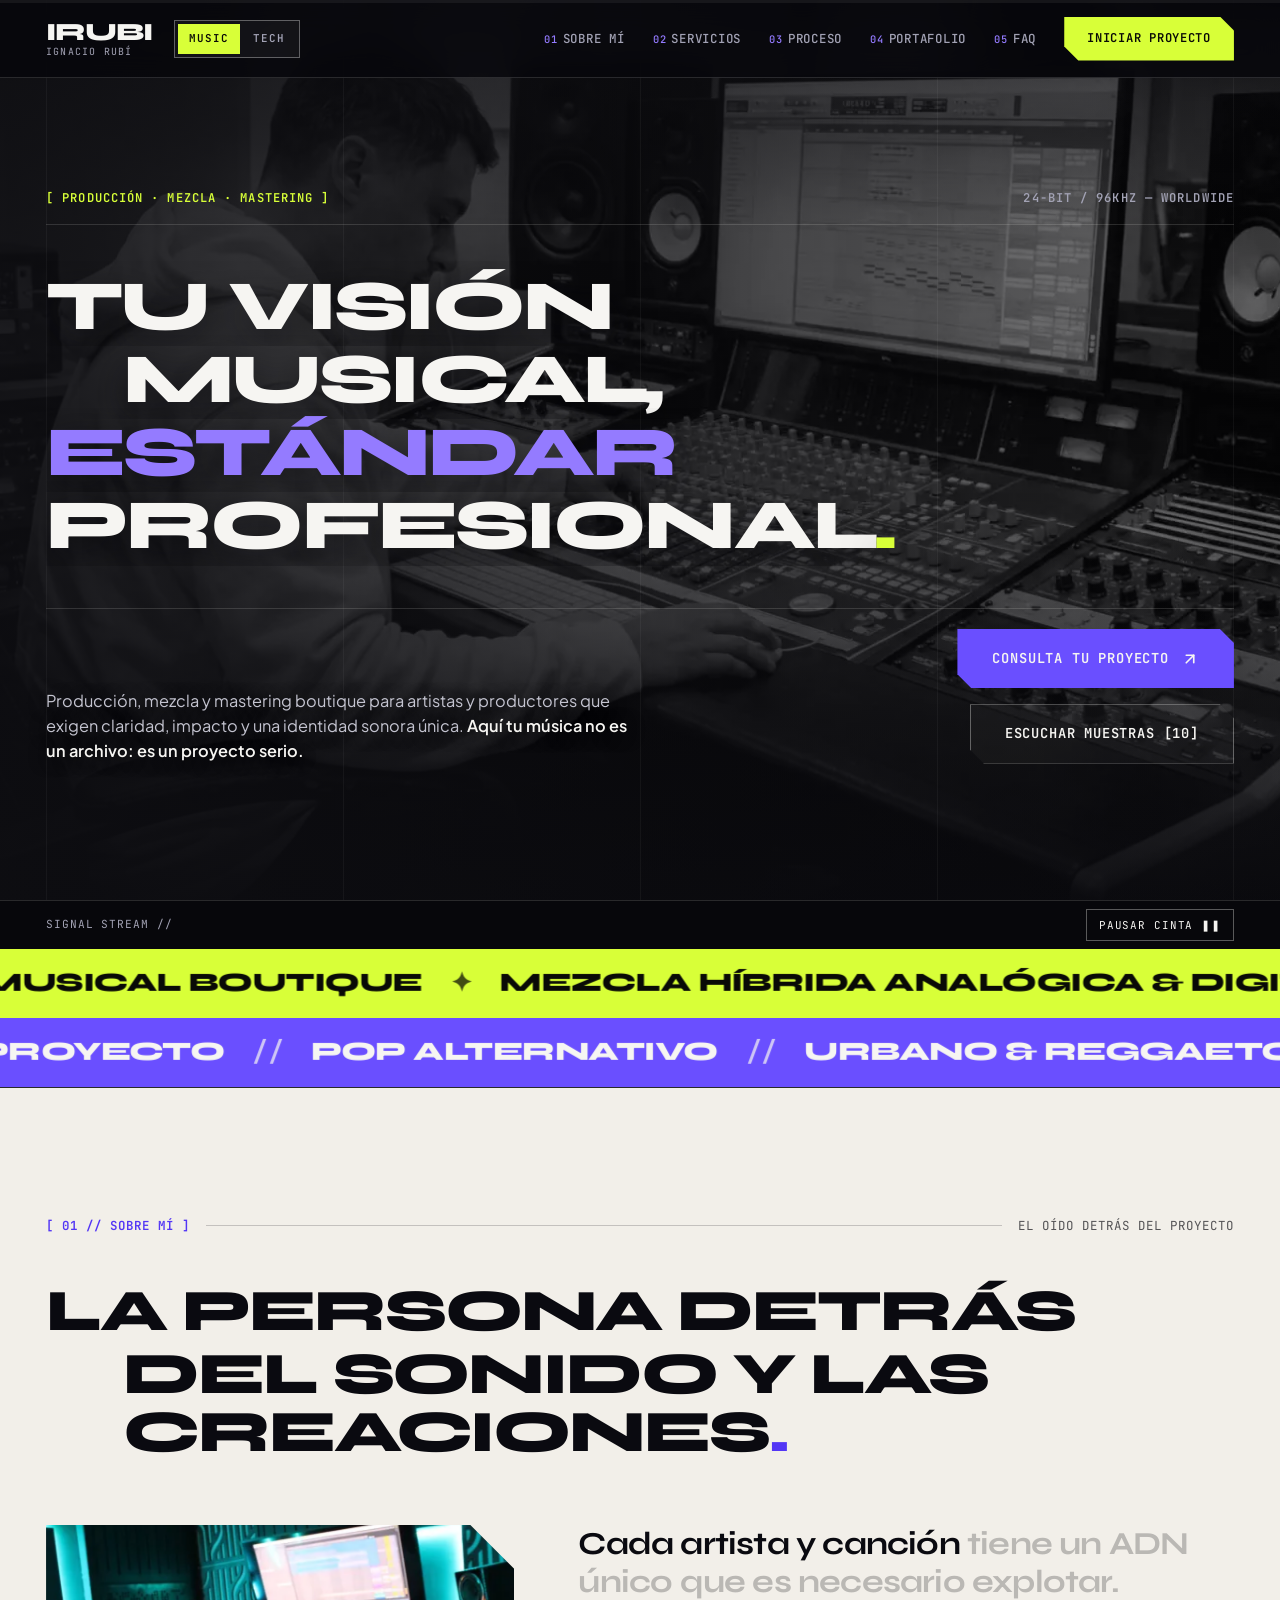
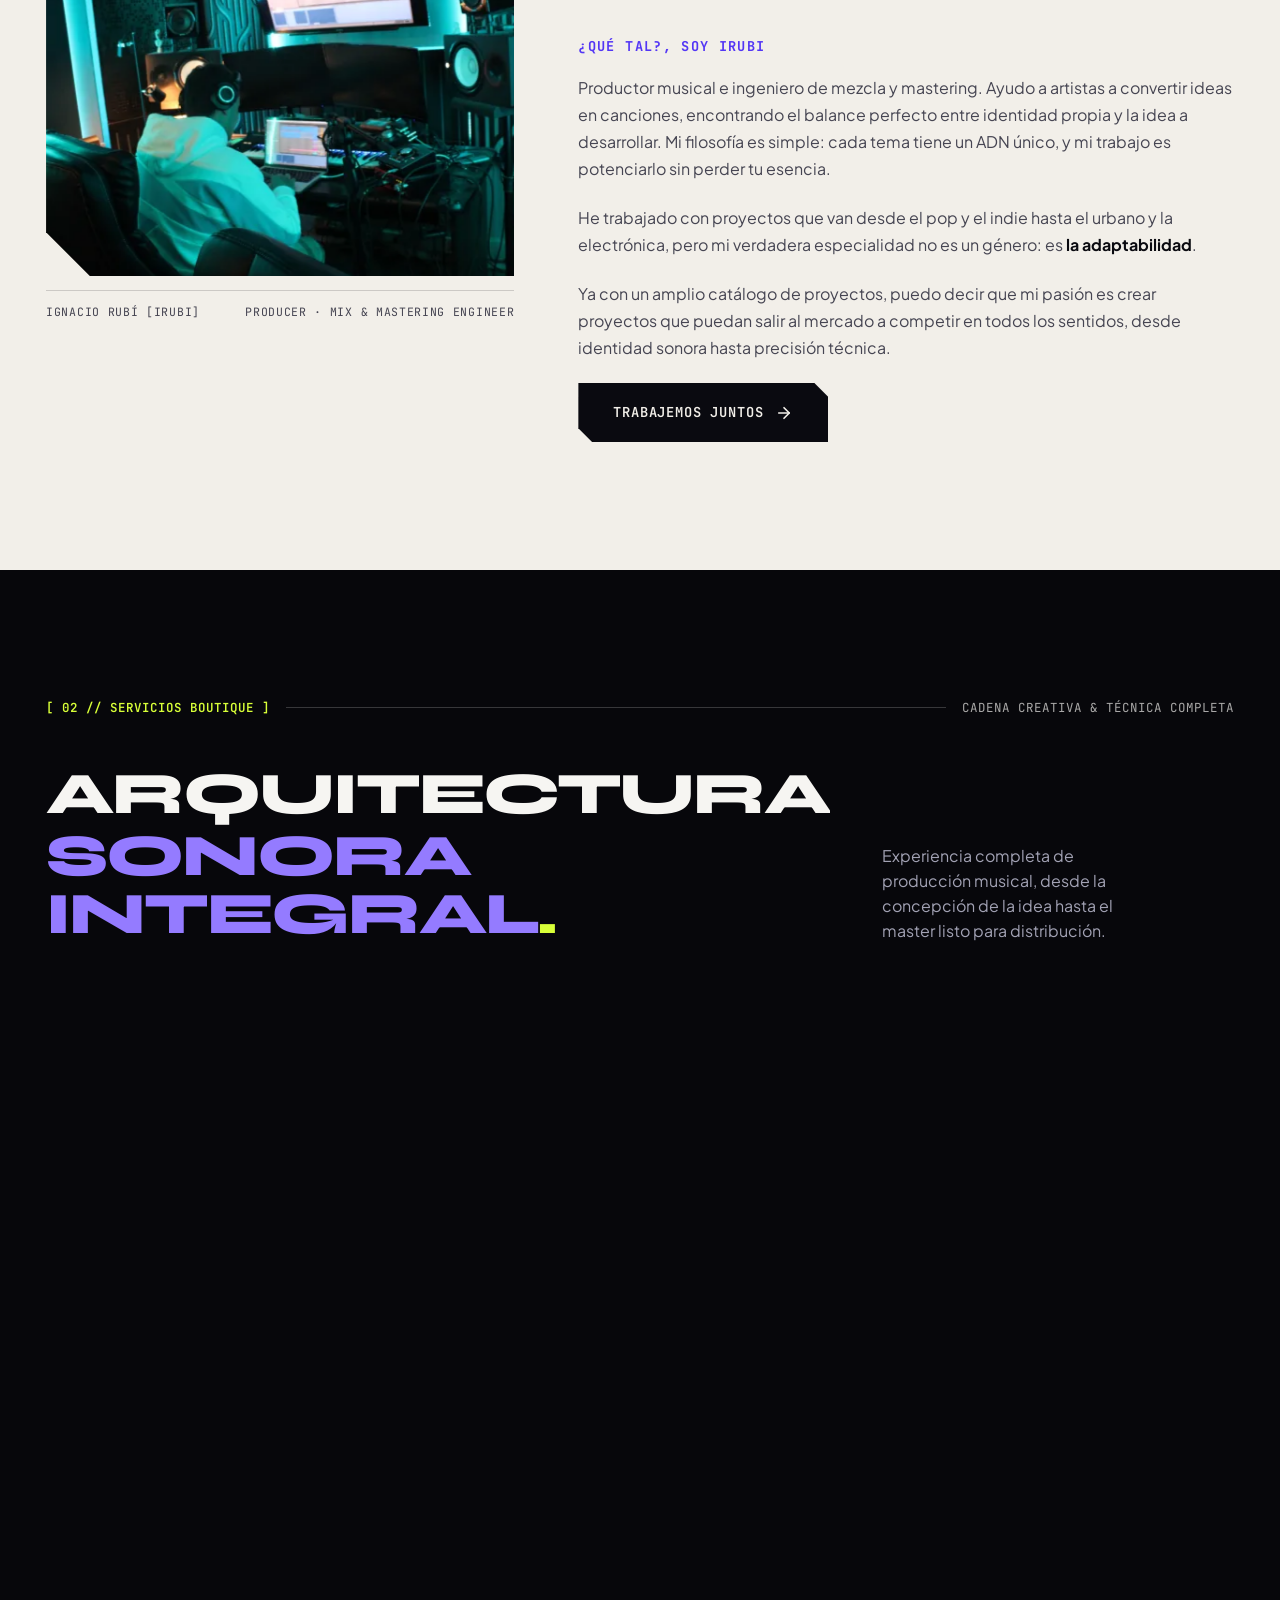
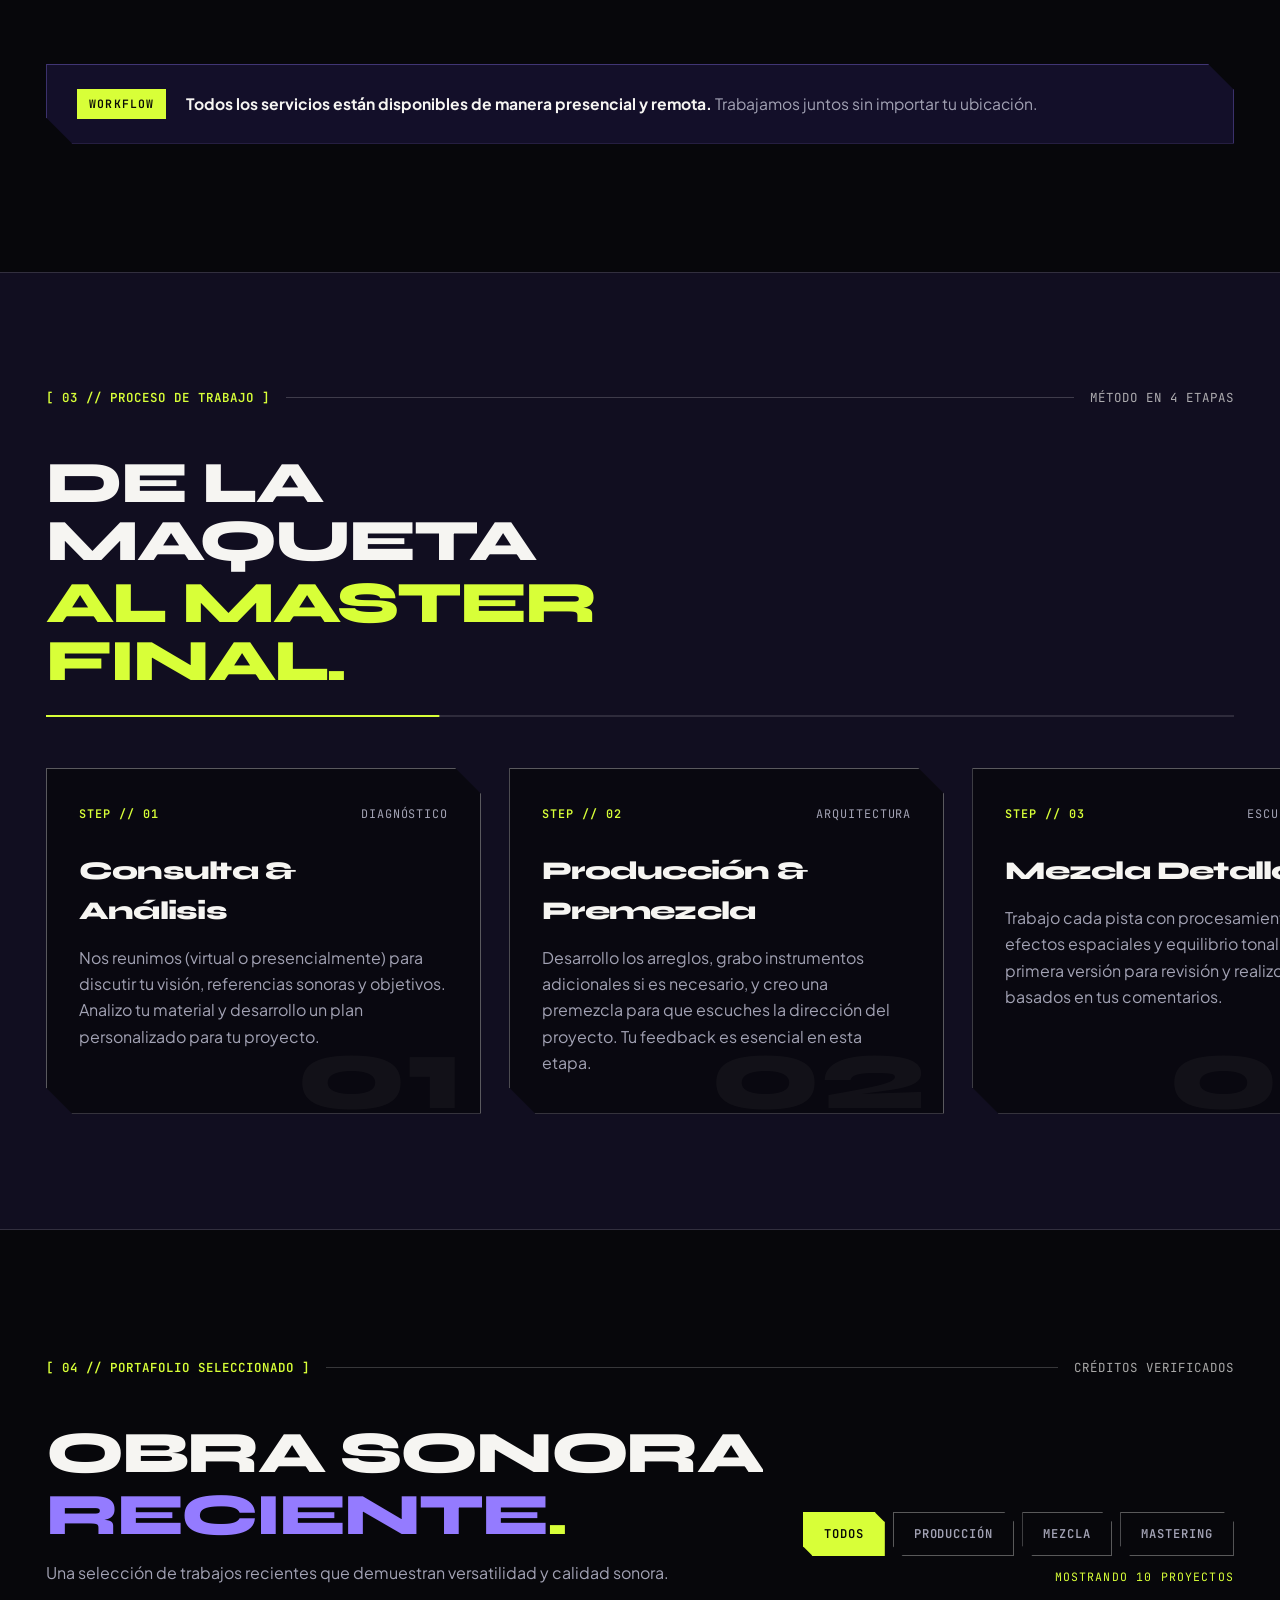
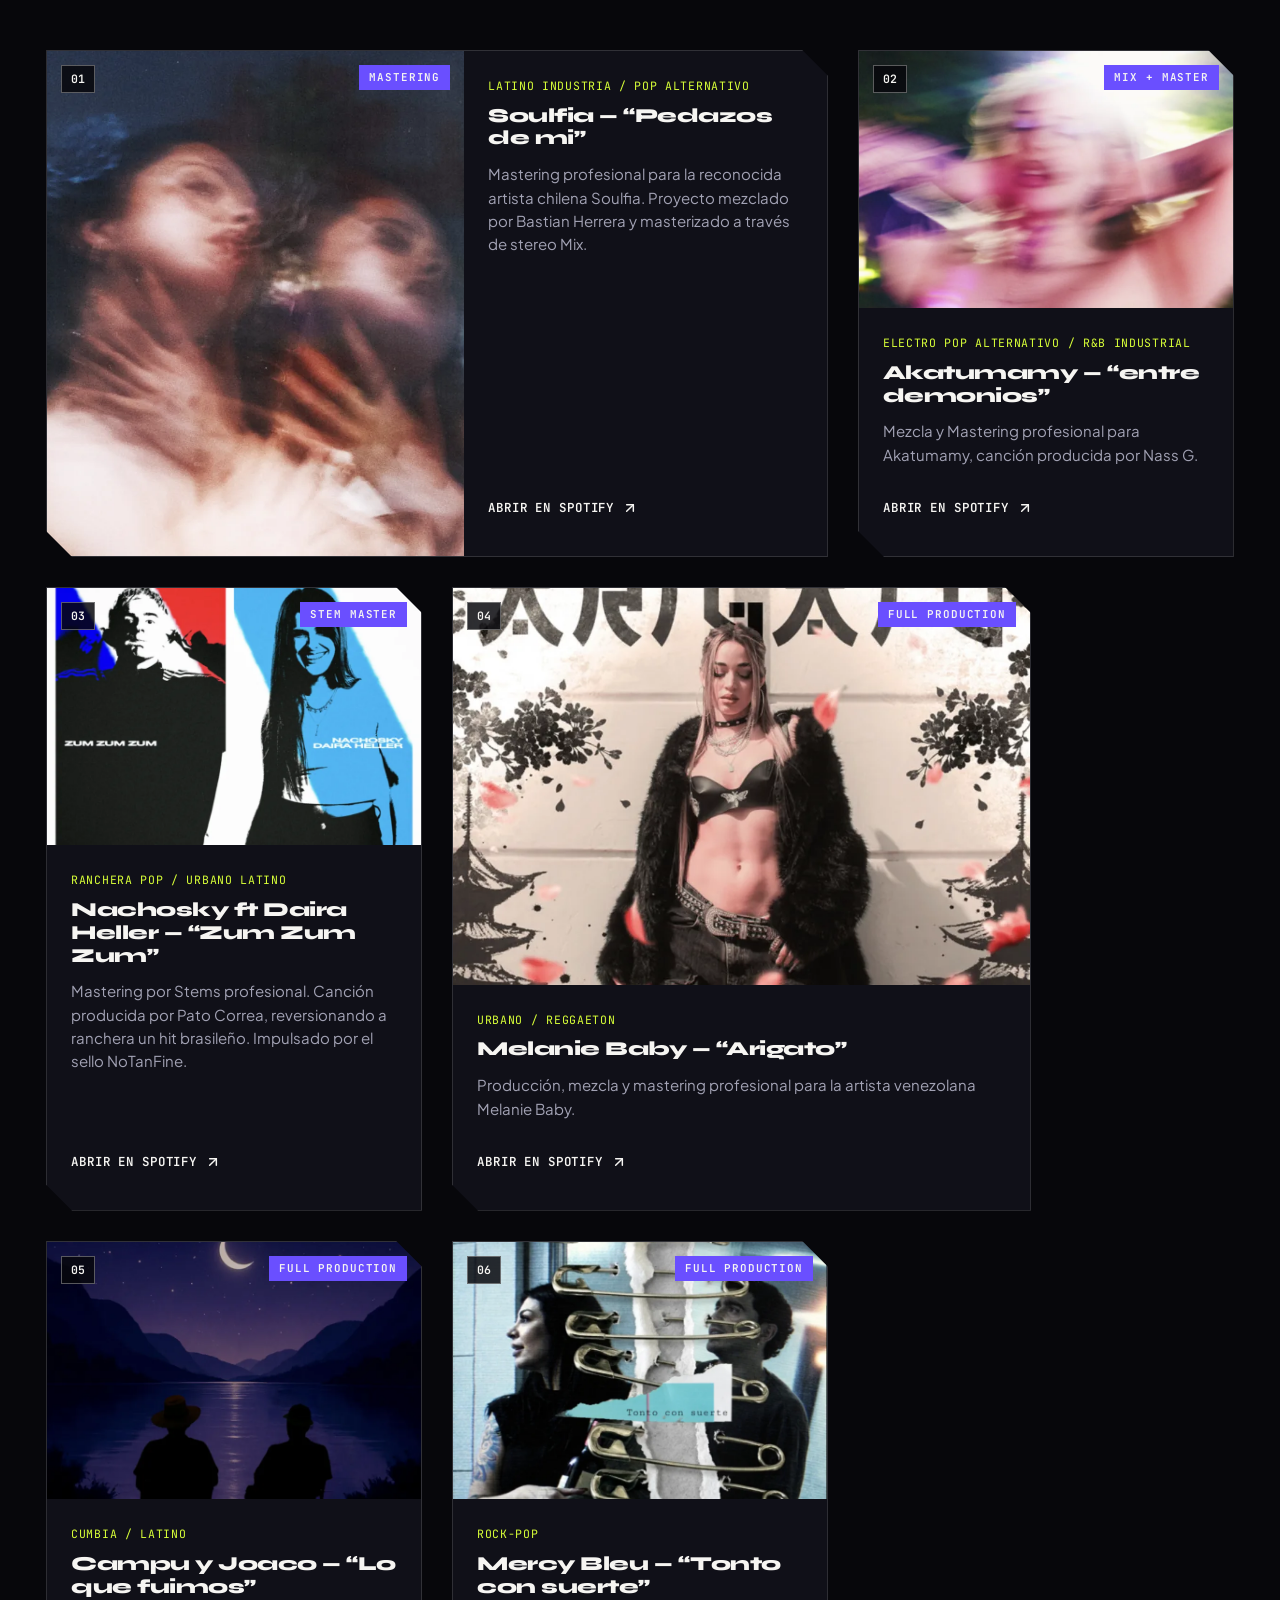
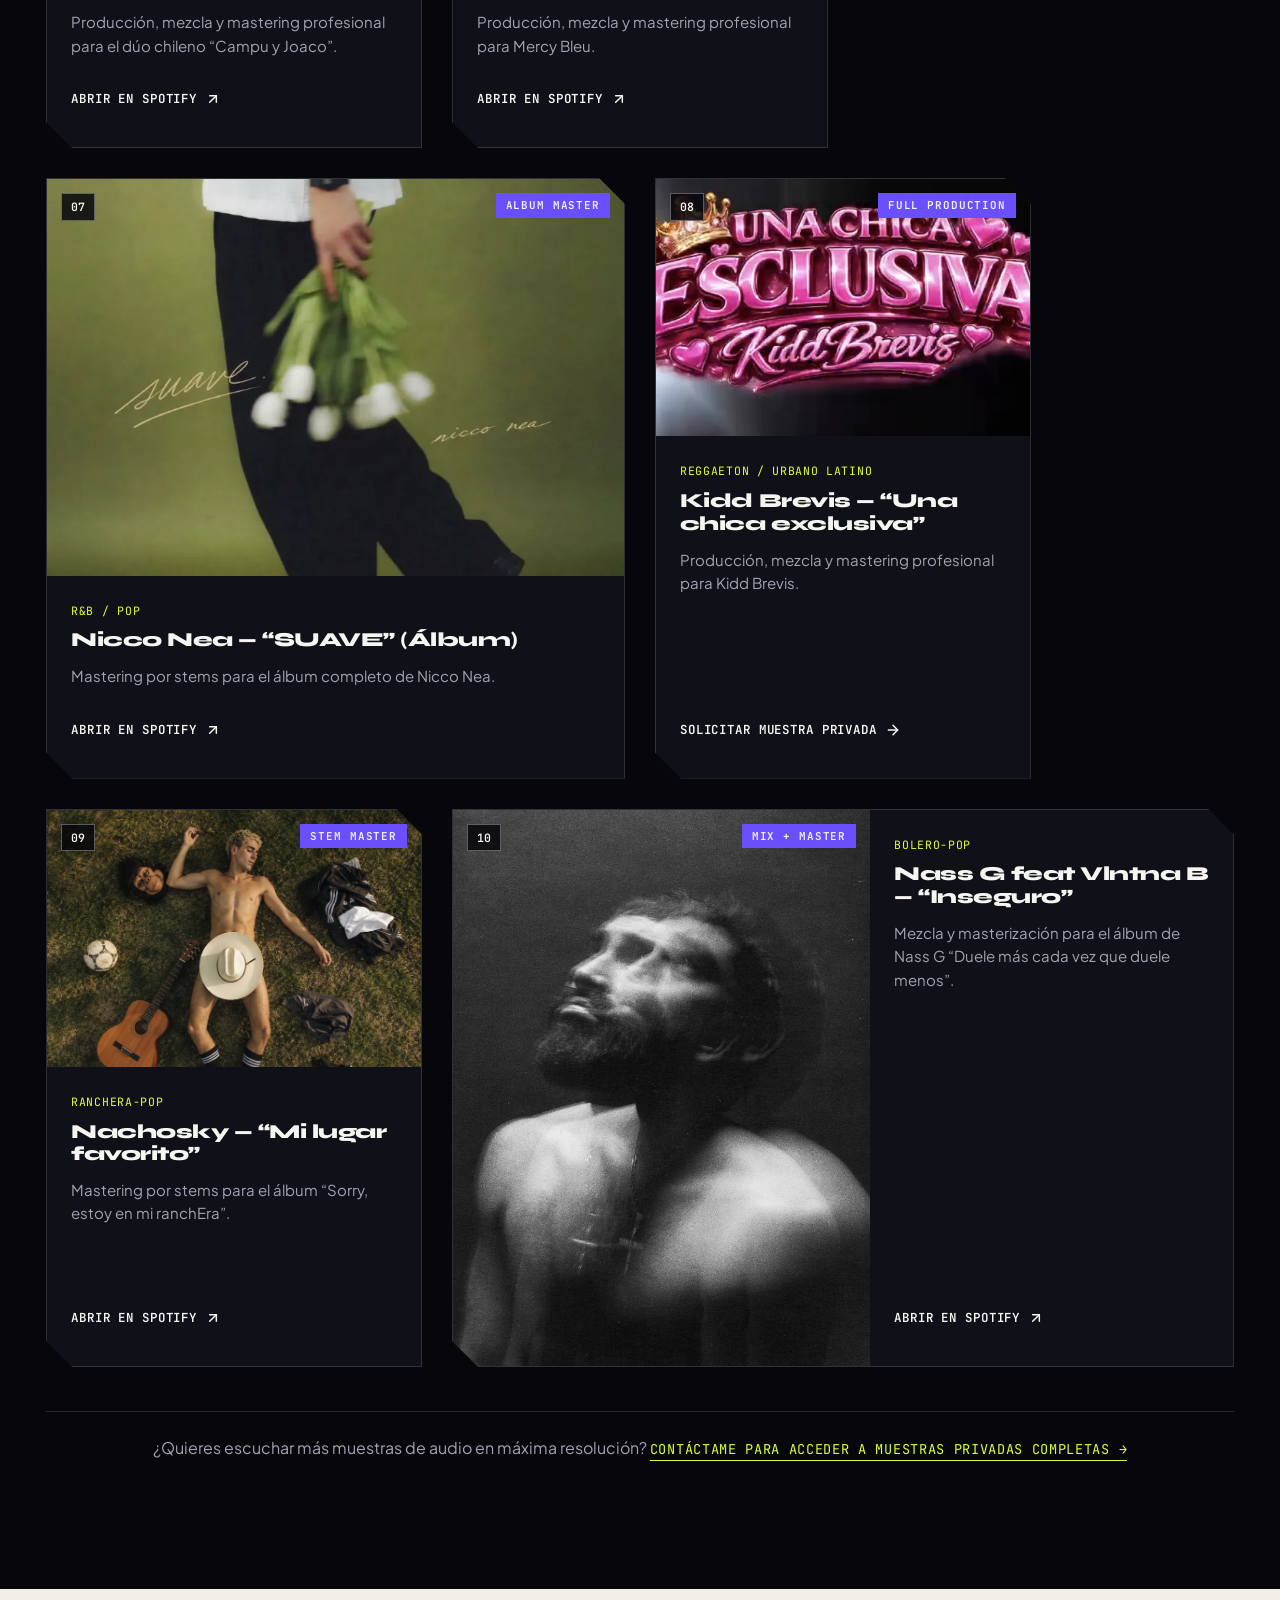
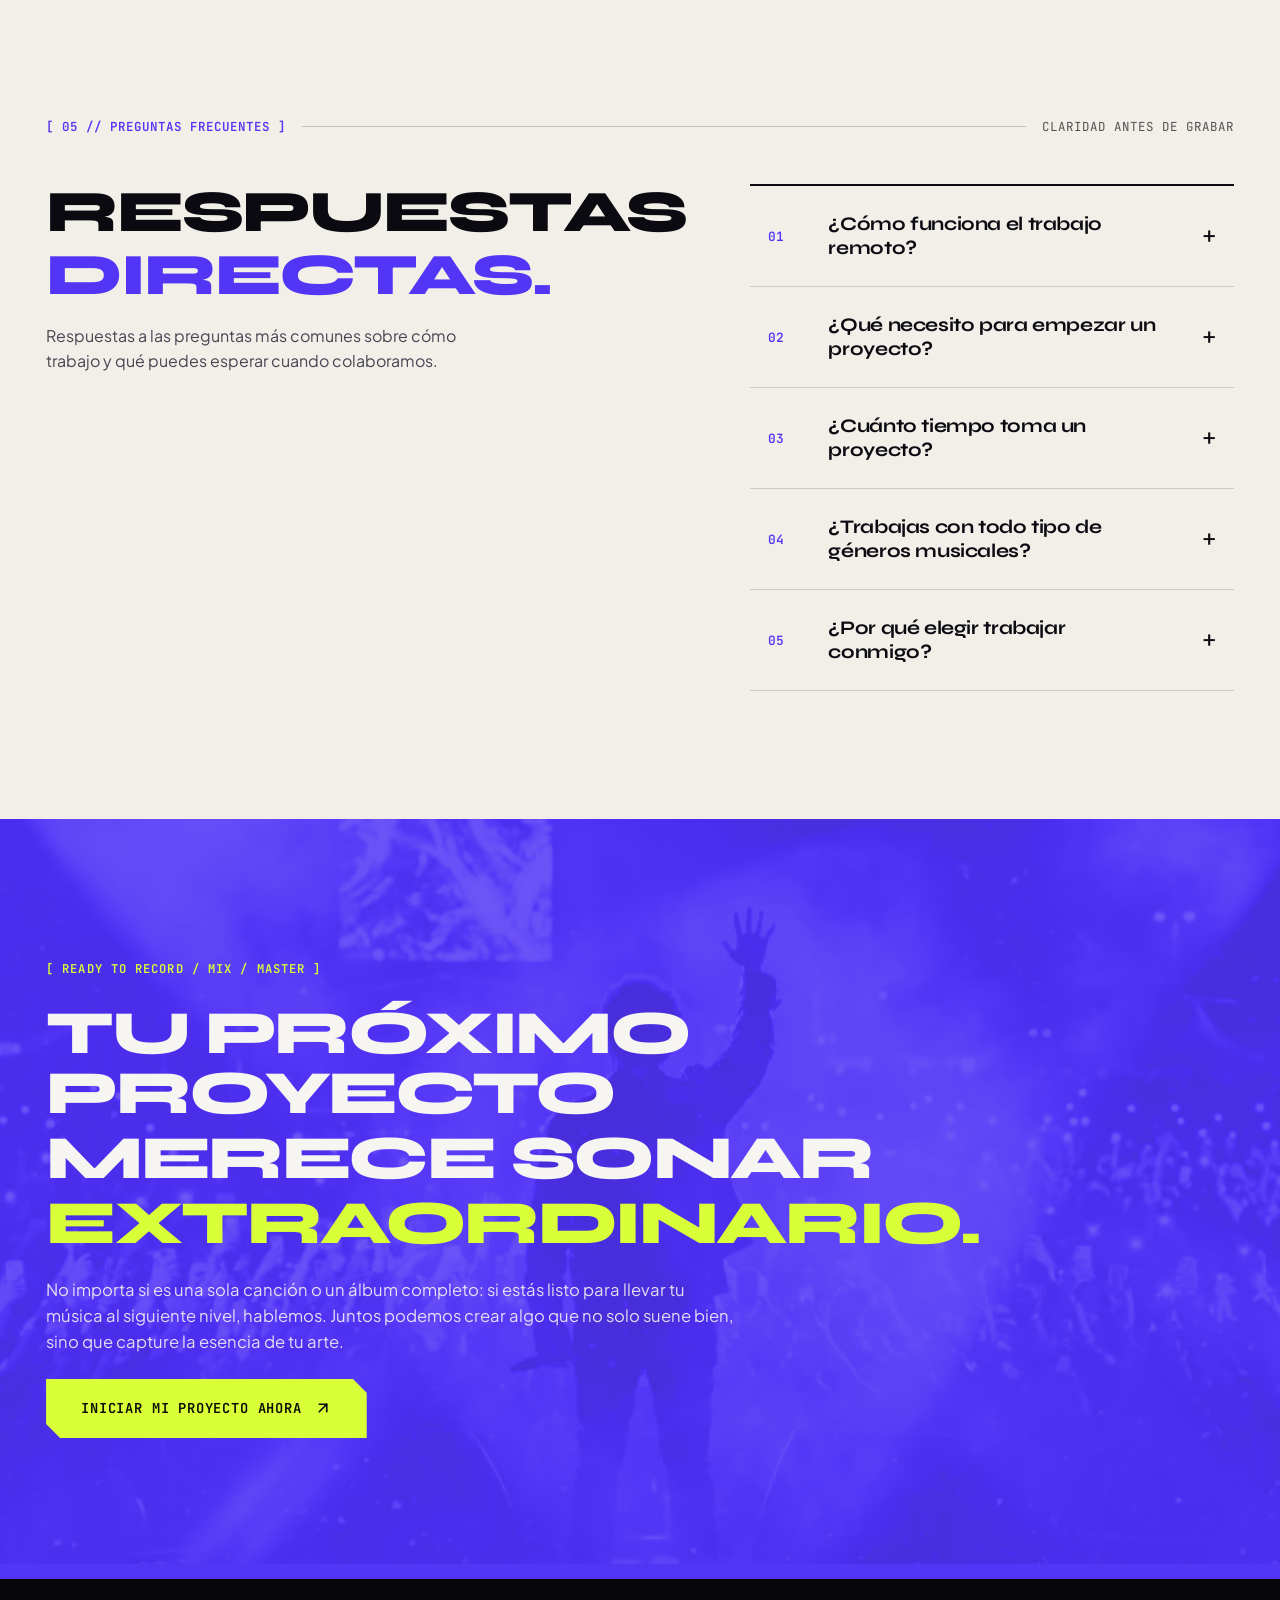
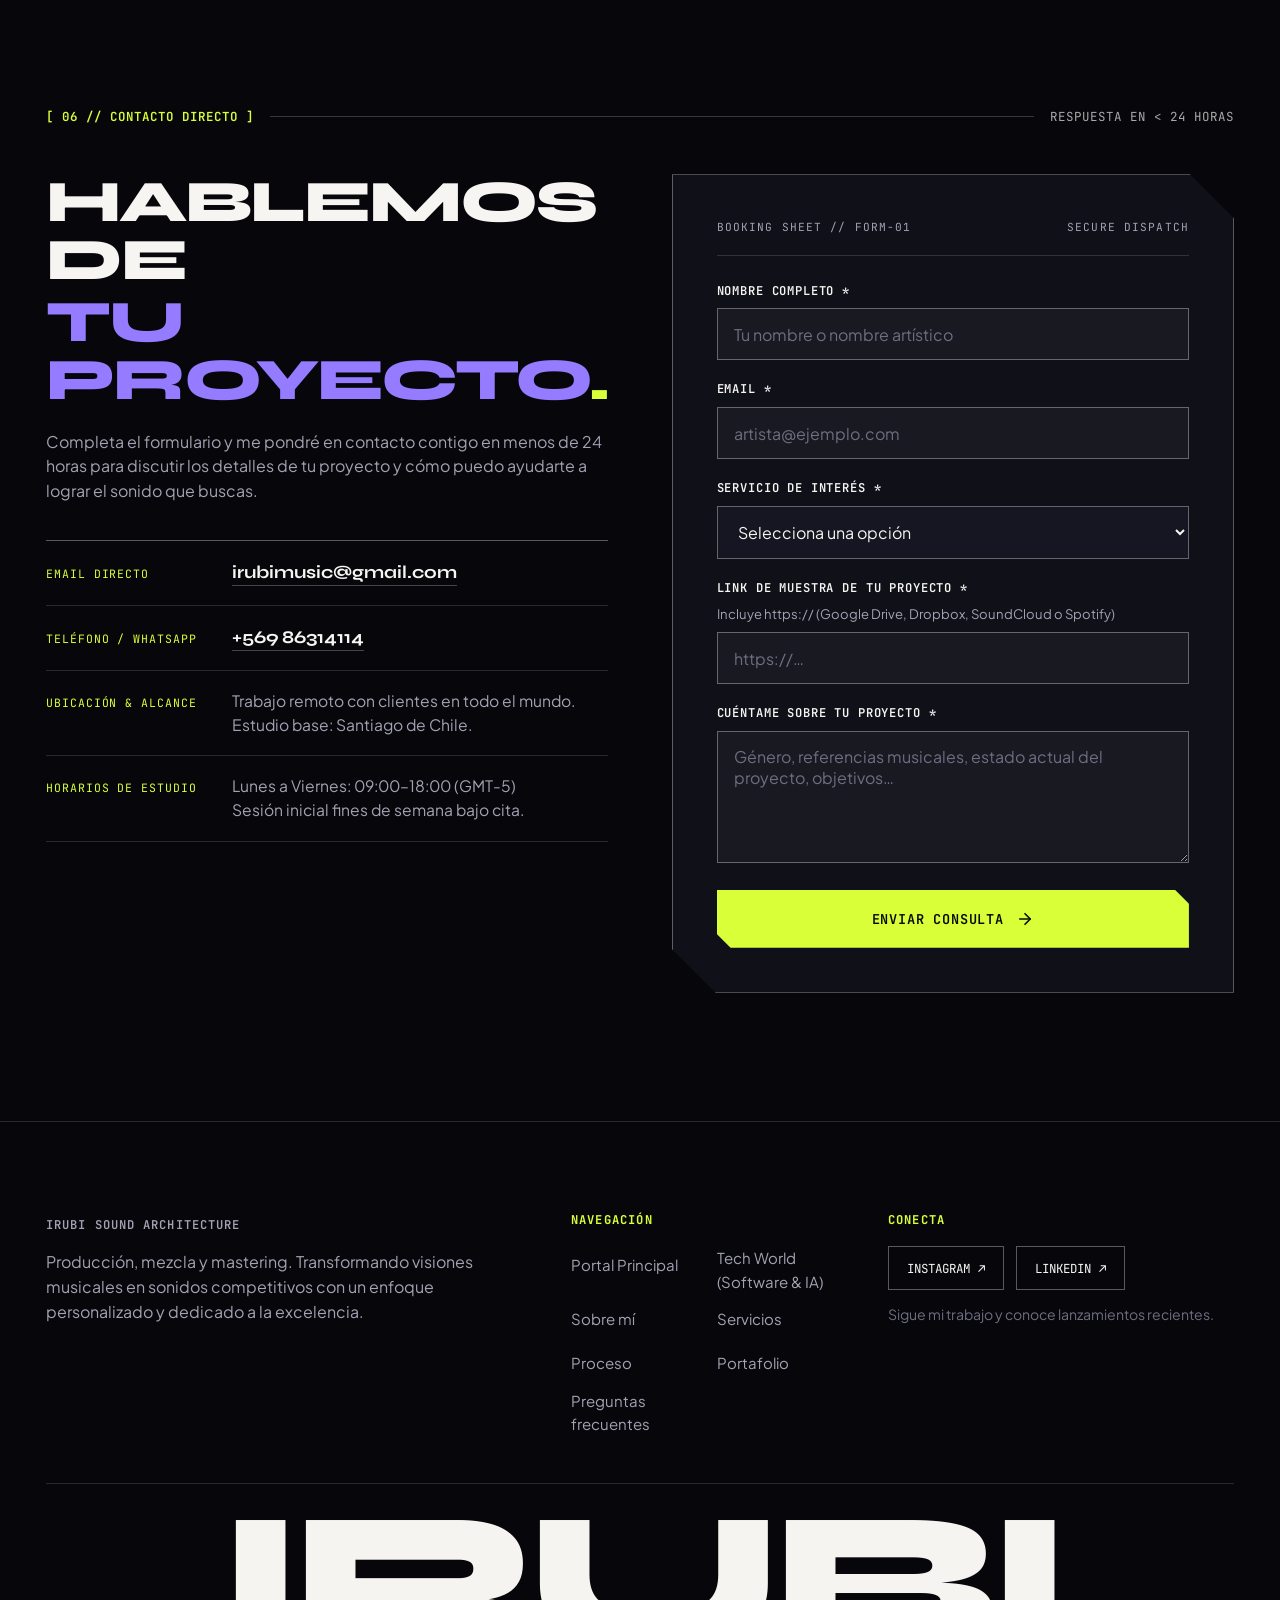
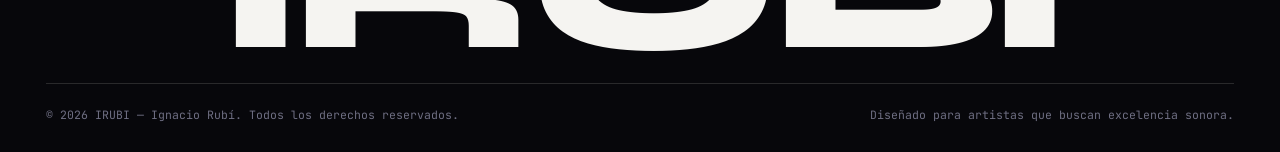
==== music.html @ edd7050c "Agregar portal dividido Music World / Tech World y página tech con SONARA Solutions y MIXBUS" ====
<!DOCTYPE html>
<html lang="es">

<head>
    <meta charset="UTF-8">
    <meta name="viewport" content="width=device-width, initial-scale=1.0, viewport-fit=cover">
    <meta name="theme-color" content="#07070B">
    <title>IRUBI | Producción Musical, Mezcla &amp; Mastering Boutique</title>
    <meta name="description"
        content="Producción musical, mezcla y mastering boutique por Ignacio Rubí (IRUBI). Sonido competitivo, claridad e identidad sonora única para artistas y productores desde Santiago de Chile hacia el mundo.">
    <meta name="robots" content="index, follow, max-image-preview:large">

    <!-- Open Graph & Social Sharing -->
    <meta property="og:type" content="website">
    <meta property="og:locale" content="es_CL">
    <meta property="og:site_name" content="IRUBI">
    <meta property="og:title" content="IRUBI | Producción Musical, Mezcla &amp; Mastering Boutique">
    <meta property="og:description"
        content="Producción, mezcla y mastering boutique para artistas y productores que exigen claridad, impacto y una identidad sonora única.">
    <meta property="og:image" content="imagenes/IRUBIBLACK.png">
    <meta property="og:image:type" content="image/png">
    <meta property="og:image:width" content="1920">
    <meta property="og:image:height" content="1080">
    <meta property="og:image:alt" content="Logo de IRUBI — Producción musical, mezcla y mastering">
    <meta name="twitter:card" content="summary_large_image">
    <meta name="twitter:title" content="IRUBI | Producción Musical, Mezcla &amp; Mastering Boutique">
    <meta name="twitter:description"
        content="Producción, mezcla y mastering boutique para artistas y productores que exigen claridad, impacto y una identidad sonora única.">
    <meta name="twitter:image" content="imagenes/IRUBIBLACK.png">

    <script>document.documentElement.classList.add('js-ready');</script>

    <!-- Editorial Typography: Syne (Display) + Plus Jakarta Sans (Body) + JetBrains Mono (Telemetry) -->
    <link rel="preconnect" href="https://fonts.googleapis.com">
    <link rel="preconnect" href="https://fonts.gstatic.com" crossorigin>
    <link
        href="https://fonts.googleapis.com/css2?family=JetBrains+Mono:wght@400;500;600&family=Plus+Jakarta+Sans:wght@400;500;600;700&family=Syne:wght@700;800&display=swap"
        rel="stylesheet">
    <link rel="stylesheet" href="estilo.css?v=19">
    <link rel="icon" type="image/png" href="imagenes/IRUBIBLACK.png">

    <!-- Structured Data (JSON-LD) -->
    <script type="application/ld+json">
    {
        "@context": "https://schema.org",
        "@graph": [
            {
                "@type": "ProfessionalService",
                "@id": "#studio",
                "name": "IRUBI — Producción Musical y Sonido Profesional",
                "alternateName": "IRUBI",
                "description": "Producción musical, mezcla profesional y mastering boutique para artistas y productores. Trabajo remoto a nivel mundial desde Santiago de Chile.",
                "email": "irubimusic@gmail.com",
                "telephone": "+56986314114",
                "areaServed": "Worldwide",
                "address": {
                    "@type": "PostalAddress",
                    "addressLocality": "Santiago",
                    "addressCountry": "CL"
                },
                "openingHoursSpecification": [
                    {
                        "@type": "OpeningHoursSpecification",
                        "dayOfWeek": ["Monday", "Tuesday", "Wednesday", "Thursday", "Friday"],
                        "opens": "09:00",
                        "closes": "18:00"
                    }
                ],
                "founder": {
                    "@type": "Person",
                    "@id": "#ignacio-rubi",
                    "name": "Ignacio Rubí",
                    "alternateName": "IRUBI",
                    "jobTitle": "Productor musical e ingeniero de mezcla y mastering",
                    "sameAs": [
                        "https://www.instagram.com/irubimusic_/",
                        "https://www.linkedin.com/in/ignacio-rubi"
                    ]
                },
                "sameAs": [
                    "https://www.instagram.com/irubimusic_/",
                    "https://www.linkedin.com/in/ignacio-rubi"
                ]
            },
            {
                "@type": "FAQPage",
                "@id": "#faq-schema",
                "mainEntity": [
                    {
                        "@type": "Question",
                        "name": "¿Cómo funciona el trabajo remoto?",
                        "acceptedAnswer": {
                            "@type": "Answer",
                            "text": "Trabajamos mediante sesiones virtuales (Zoom, Google Meet) y comparto contigo los avances a través de una plataforma privada. Uso herramientas de colaboración en tiempo real para que puedas escuchar y comentar sobre el proyecto en cada etapa. El proceso es tan fluido como si estuvieras en el estudio."
                        }
                    },
                    {
                        "@type": "Question",
                        "name": "¿Qué necesito para empezar un proyecto?",
                        "acceptedAnswer": {
                            "@type": "Answer",
                            "text": "Para producción: ideas, referencias musicales, melodías o letras. Para mezcla/mastering: las pistas de audio (stems) en buena calidad, preferiblemente en formato WAV a 24 bits y la tasa de muestreo original. Te enviaré una guía detallada con las especificaciones técnicas antes de comenzar."
                        }
                    },
                    {
                        "@type": "Question",
                        "name": "¿Cuánto tiempo toma un proyecto?",
                        "acceptedAnswer": {
                            "@type": "Answer",
                            "text": "Depende del servicio y complejidad. Una mezcla profesional típicamente toma 5–7 días laborables (incluyendo revisiones). Un proyecto de producción completo puede tomar de 2 a 4 semanas. Al inicio establecemos un cronograma realista que se adapte a tus necesidades."
                        }
                    },
                    {
                        "@type": "Question",
                        "name": "¿Trabajas con todo tipo de géneros musicales?",
                        "acceptedAnswer": {
                            "@type": "Answer",
                            "text": "Sí, tengo experiencia en una amplia variedad de géneros: pop, rock, hip-hop, electrónica, folk, jazz y fusiones. Mi enfoque no está limitado por el género, sino por la búsqueda de la mejor versión de cada canción, respetando sus particularidades estilísticas."
                        }
                    },
                    {
                        "@type": "Question",
                        "name": "¿Por qué elegir trabajar conmigo?",
                        "acceptedAnswer": {
                            "@type": "Answer",
                            "text": "Mi enfoque es la esencia y autenticidad del artista. Siempre con la mirada puesta en lograr el mejor resultado posible, recibes una atención directa y completamente personalizada. Cada decisión técnica y creativa se toma en función de tu proyecto específico, no de un proceso estandarizado. Limito la cantidad de trabajos que acepto para asegurar que cada uno reciba el tiempo, el detalle y la dedicación que realmente merece."
                        }
                    }
                ]
            }
        ]
    }
    </script>
</head>

<body>
    <a class="skip-link" href="#main-content">Saltar al contenido principal</a>

    <!-- Top VU Scroll Progress Bar -->
    <div class="scroll-progress" aria-hidden="true">
        <div class="scroll-progress__bar" id="scrollProgressBar"></div>
    </div>

    <!-- Editorial Header -->
    <header class="site-header" id="header">
        <div class="container header-inner">
            <div class="header-brand-group">
                <a href="index.html" class="brand" data-magnetic="0.18" aria-label="IRUBI — Volver al portal principal">
                    <span class="brand__mark">IRUBI</span>
                    <span class="brand__sub">IGNACIO RUBÍ</span>
                </a>

                <nav class="world-switch" aria-label="Cambiar de universo">
                    <a href="music.html" class="world-switch__item is-active" aria-current="page">Music</a>
                    <a href="tech.html" class="world-switch__item">Tech</a>
                </nav>
            </div>

            <!--   <div class="header-telemetry" aria-hidden="true">
                <span class="signal-dot"></span>
                <span>SCL 33°26'S — SESIONES REMOTAS ACTIVAS</span>
            </div> -->

            <button type="button" class="menu-toggle" id="mobileMenuBtn" aria-label="Abrir menú de navegación"
                aria-expanded="false" aria-controls="navMenu">
                <span class="menu-toggle__label" id="menuToggleLabel">MENÚ</span>
                <span class="menu-toggle__bars" aria-hidden="true">
                    <span></span>
                    <span></span>
                </span>
            </button>

            <nav class="site-nav" aria-label="Navegación principal">
                <ul id="navMenu">
                    <li><a href="#about"><span class="nav-idx">01</span>Sobre mí</a></li>
                    <li><a href="#services"><span class="nav-idx">02</span>Servicios</a></li>
                    <li><a href="#process"><span class="nav-idx">03</span>Proceso</a></li>
                    <li><a href="#portfolio"><span class="nav-idx">04</span>Portafolio</a></li>
                    <li><a href="#faq"><span class="nav-idx">05</span>FAQ</a></li>
                    <li class="nav-cta">
                        <a href="#contact" class="btn btn--volt btn--sm" data-magnetic="0.24">
                            <span class="btn__fill" aria-hidden="true"></span>
                            <span class="btn__text">Iniciar proyecto</span>
                        </a>
                    </li>
                </ul>
            </nav>
        </div>
    </header>
    <div class="nav-backdrop" id="navBackdrop" aria-hidden="true"></div>

    <main id="main-content" tabindex="-1">
        <!-- ==================================================================
             00 // HERO — ASYMMETRIC EDITORIAL MONOLITH (OBSIDIAN)
             ================================================================== -->
        <section class="hero theme-dark" id="home">
            <div class="hero__bg" id="heroVisualFrame" aria-hidden="true">
                <picture>
                    <source type="image/webp"
                        srcset="imagenes/opt/hero-gray-960.webp 960w, imagenes/opt/hero-gray-1920.webp 1920w"
                        sizes="100vw">
                    <img src="imagenes/opt/hero-gray-1920.jpg" alt="" width="1920" height="1072" fetchpriority="high"
                        decoding="async" class="hero__bg-img" id="heroVisualImg">
                </picture>
                <div class="hero__bg-overlay"></div>
            </div>
            <div class="hero__grid-lines" aria-hidden="true">
                <span></span><span></span><span></span><span></span>
            </div>

            <div class="container hero__layout">
                <div class="hero__meta-row">
                    <span class="eyebrow eyebrow--volt">[ PRODUCCIÓN · MEZCLA · MASTERING ]</span>
                    <span class="eyebrow eyebrow--mono">24-BIT / 96KHZ — WORLDWIDE</span>
                </div>

                <div class="hero__stage">
                    <div class="hero__headline-col">
                        <h1 class="hero__title" data-kinetic-lines>
                            <span class="k-line"><span class="k-line__inner">TU VISIÓN</span></span>
                            <span class="k-line"><span
                                    class="k-line__inner k-line__inner--indent">MUSICAL,</span></span>
                            <span class="k-line"><span
                                    class="k-line__inner k-line__inner--accent">ESTÁNDAR</span></span>
                            <span class="k-line"><span class="k-line__inner">PROFESIONAL<span
                                        class="volt-dot">.</span></span></span>
                        </h1>
                    </div>
                </div>

                <div class="hero__bottom-deck">
                    <p class="hero__lead" data-reveal-up>
                        Producción, mezcla y mastering boutique para artistas y productores que exigen claridad,
                        impacto y una identidad sonora única. <strong>Aquí tu música no es un archivo: es un proyecto
                            serio.</strong>
                    </p>

                    <div class="hero__actions" data-reveal-up>
                        <a href="#contact" class="btn btn--primary btn--lg" data-magnetic="0.28">
                            <span class="btn__fill" aria-hidden="true"></span>
                            <span class="btn__text">Consulta tu proyecto</span>
                            <svg class="btn__arrow" width="18" height="18" viewBox="0 0 24 24" fill="none"
                                stroke="currentColor" stroke-width="2.2" stroke-linecap="round" stroke-linejoin="round"
                                aria-hidden="true">
                                <path d="M7 17L17 7"></path>
                                <path d="M7 7h10v10"></path>
                            </svg>
                        </a>
                        <a href="#portfolio" class="btn btn--outline btn--lg" data-magnetic="0.22">
                            <span class="btn__fill" aria-hidden="true"></span>
                            <span class="btn__text">Escuchar muestras [10]</span>
                        </a>
                    </div>
                </div>
            </div>
        </section>

        <!-- ==================================================================
             VELOCITY-REACTIVE DUAL KINETIC MARQUEE BAND
             ================================================================== -->
        <div class="marquee-band" aria-label="Especialidades del estudio">
            <div class="marquee-band__controls">
                <span class="marquee-band__tag">SIGNAL STREAM //</span>
                <button type="button" class="marquee-pause-btn" id="marqueeToggleBtn">Pausar cinta ❚❚</button>
            </div>

            <div class="marquee-row marquee-row--volt" data-marquee-dir="1">
                <div class="marquee-track">
                    <span>PRODUCCIÓN MUSICAL BOUTIQUE</span><i aria-hidden="true">✦</i>
                    <span>MEZCLA HÍBRIDA ANALÓGICA &amp; DIGITAL</span><i aria-hidden="true">✦</i>
                    <span>MASTERING POR STEMS</span><i aria-hidden="true">✦</i>
                    <span>IDENTIDAD SONORA COMPETITIVA</span><i aria-hidden="true">✦</i>
                    <span>COLABORACIÓN REMOTA GLOBAL</span><i aria-hidden="true">✦</i>
                </div>
                <div class="marquee-track" aria-hidden="true">
                    <span>PRODUCCIÓN MUSICAL BOUTIQUE</span><i>✦</i>
                    <span>MEZCLA HÍBRIDA ANALÓGICA &amp; DIGITAL</span><i>✦</i>
                    <span>MASTERING POR STEMS</span><i>✦</i>
                    <span>IDENTIDAD SONORA COMPETITIVA</span><i>✦</i>
                    <span>COLABORACIÓN REMOTA GLOBAL</span><i>✦</i>
                </div>
            </div>

            <div class="marquee-row marquee-row--violet" data-marquee-dir="-1" aria-hidden="true">
                <div class="marquee-track">
                    <span>POP ALTERNATIVO</span><i>//</i>
                    <span>URBANO &amp; REGGAETON</span><i>//</i>
                    <span>R&amp;B INDUSTRIAL</span><i>//</i>
                    <span>ROCK-POP &amp; INDIE</span><i>//</i>
                    <span>ELECTRÓNICA &amp; FUSIÓN LATINA</span><i>//</i>
                    <span>ATENCIÓN LIMITADA POR PROYECTO</span><i>//</i>
                </div>
                <div class="marquee-track">
                    <span>POP ALTERNATIVO</span><i>//</i>
                    <span>URBANO &amp; REGGAETON</span><i>//</i>
                    <span>R&amp;B INDUSTRIAL</span><i>//</i>
                    <span>ROCK-POP &amp; INDIE</span><i>//</i>
                    <span>ELECTRÓNICA &amp; FUSIÓN LATINA</span><i>//</i>
                    <span>ATENCIÓN LIMITADA POR PROYECTO</span><i>//</i>
                </div>
            </div>
        </div>

        <!-- ==================================================================
             01 // ABOUT — HIGH-CONTRAST EDITORIAL PAPER SLAB (#F2EFE9)
             ================================================================== -->
        <section class="about theme-paper section-pad" id="about">
            <div class="container">
                <div class="section-kicker">
                    <span class="section-kicker__num">[ 01 // SOBRE MÍ ]</span>
                    <span class="section-kicker__line" aria-hidden="true"></span>
                    <span class="section-kicker__meta">EL OÍDO DETRÁS DEL PROYECTO</span>
                </div>

                <h2 class="display-heading display-heading--paper" data-kinetic-lines>
                    <span class="k-line"><span class="k-line__inner">LA PERSONA DETRÁS</span></span>
                    <span class="k-line"><span class="k-line__inner k-line__inner--indent">DEL SONIDO Y LAS
                            CREACIONES<span class="violet-dot">.</span></span></span>
                </h2>

                <div class="about__editorial-grid">
                    <div class="about__media-col">
                        <div class="about__sticky-card">
                            <div class="clip-reveal-box" data-clip-reveal>
                                <picture>
                                    <source type="image/webp"
                                        srcset="imagenes/opt/about-640.webp 640w, imagenes/opt/about-1200.webp 1200w"
                                        sizes="(max-width: 960px) 100vw, 44vw">
                                    <img src="imagenes/IMG_2353.JPG" alt="Productor musical IRUBI en estudio"
                                        class="about__photo" width="1200" height="800" loading="lazy" decoding="async"
                                        data-parallax-img>
                                </picture>
                            </div>
                            <div class="about__caption">
                                <span>IGNACIO RUBÍ [IRUBI]</span>
                                <span>PRODUCER · MIX &amp; MASTERING ENGINEER</span>
                            </div>
                        </div>
                    </div>

                    <div class="about__copy-col">
                        <p class="about__manifesto" data-scrub-words>
                            Cada artista y canción tiene un ADN único que es necesario explotar.
                        </p>

                        <div class="about__prose" data-reveal-up>
                            <h3 class="about__subhead">¿Qué tal?, soy IRUBI</h3>
                            <p>Productor musical e ingeniero de mezcla y mastering. Ayudo a artistas a convertir ideas
                                en canciones, encontrando el balance perfecto entre identidad propia y la idea a
                                desarrollar. Mi filosofía
                                es simple: cada tema tiene un ADN único, y mi trabajo es potenciarlo sin perder tu
                                esencia.</p>

                            <details class="about__more" id="aboutMore" open>
                                <summary class="about__more-toggle">
                                    <span class="about__more-label about__more-label--closed">Leer más sobre mí</span>
                                    <span class="about__more-label about__more-label--open">Mostrar menos</span>
                                    <span class="about__more-icon" aria-hidden="true">+</span>
                                </summary>
                                <div class="about__more-body">
                                    <p>He trabajado con proyectos que van desde el pop y el indie hasta el urbano y la
                                        electrónica, pero mi verdadera especialidad no es un género: es <strong>la
                                            adaptabilidad</strong>.</p>

                                    <p>Ya con un amplio catálogo de proyectos, puedo decir que mi pasión es crear
                                        proyectos que puedan salir al mercado a competir en todos los sentidos,
                                        desde identidad sonora hasta precisión técnica.</p>
                                </div>
                            </details>
                        </div>

                        <!--    <div class="about__metrics" data-reveal-up>
                            <div class="metric-cell">
                                <span class="metric-cell__val">100%</span>
                                <span class="metric-cell__lbl">Dedicación boutique con cupos mensuales limitados</span>
                            </div>
                            <div class="metric-cell">
                                <span class="metric-cell__val">3 REV</span>
                                <span class="metric-cell__lbl">Revisiones detalladas incluidas en mezcla</span>
                            </div>
                            <div class="metric-cell">
                                <span class="metric-cell__val">GLOBAL</span>
                                <span class="metric-cell__lbl">Sesiones remotas en tiempo real desde Chile</span>
                            </div>
                        </div> -->

                        <div class="about__cta-wrap" data-reveal-up>
                            <a href="#contact" class="btn btn--ink btn--lg" data-magnetic="0.24">
                                <span class="btn__fill" aria-hidden="true"></span>
                                <span class="btn__text">Trabajemos juntos</span>
                                <svg class="btn__arrow" width="18" height="18" viewBox="0 0 24 24" fill="none"
                                    stroke="currentColor" stroke-width="2.2" stroke-linecap="round"
                                    stroke-linejoin="round" aria-hidden="true">
                                    <path d="M5 12h14"></path>
                                    <path d="m12 5 7 7-7 7"></path>
                                </svg>
                            </a>
                        </div>
                    </div>
                </div>
            </div>
        </section>

        <!-- ==================================================================
             02 // SERVICES — EDITORIAL CARD GRID (OBSIDIAN)
             ================================================================== -->
        <section class="services theme-dark section-pad" id="services">
            <div class="container">
                <div class="section-kicker">
                    <span class="section-kicker__num">[ 02 // SERVICIOS BOUTIQUE ]</span>
                    <span class="section-kicker__line" aria-hidden="true"></span>
                    <span class="section-kicker__meta">CADENA CREATIVA &amp; TÉCNICA COMPLETA</span>
                </div>

                <div class="services__header-split">
                    <h2 class="display-heading" data-kinetic-lines>
                        <span class="k-line"><span class="k-line__inner">ARQUITECTURA</span></span>
                        <span class="k-line"><span class="k-line__inner k-line__inner--accent">SONORA INTEGRAL<span
                                    class="volt-dot">.</span></span></span>
                    </h2>
                    <p class="services__intro" data-reveal-up>
                        Experiencia completa de producción musical, desde la concepción de la idea hasta el
                        master listo para distribución.
                    </p>
                </div>

                <div class="services__grid" data-mobile-carousel="services"
                    data-carousel-label="Servicios de producción musical, mezcla y mastering">
                    <div class="mobile-carousel-head">
                        <span class="mobile-carousel-hint" aria-hidden="true">DESLIZA →</span>
                        <div class="mobile-carousel-controls">
                            <button type="button" class="mobile-carousel-btn" data-direction="previous"
                                aria-label="Servicio anterior">
                                <span aria-hidden="true">←</span>
                            </button>
                            <button type="button" class="mobile-carousel-btn" data-direction="next"
                                aria-label="Siguiente servicio">
                                <span aria-hidden="true">→</span>
                            </button>
                        </div>
                    </div>

                    <div class="services__chapters" id="servicesTrack" data-carousel-track>
                        <article class="service-chapter" data-service-step="0" data-service-num="01"
                            data-mode="CH.01 — DIRECCIÓN &amp; ARREGLOS" data-slide-label="1 de 3"
                            data-marker-name="Ir al servicio 1: Producción Musical">
                            <div class="service-chapter__head">
                                <span class="service-chapter__idx">01</span>
                                <span class="service-chapter__tag">CREACIÓN &amp; IDENTIDAD</span>
                            </div>
                            <h3>Producción Musical</h3>
                            <p>Desarrollo de arreglos, composición de instrumentales, programación, grabación de
                                instrumentos en vivo y dirección creativa. Transformamos tu idea en una canción completa
                                con identidad sonora única.</p>
                            <ul class="service-chapter__list">
                                <li>Producción desde cero o sobre tus ideas</li>
                                <li>Arreglos y orquestación</li>
                                <li>Composición de instrumentales</li>
                                <li>Grabación de voces e instrumentos</li>
                            </ul>
                        </article>

                        <article class="service-chapter" data-service-step="1" data-service-num="02"
                            data-mode="CH.02 — BALANCE HÍBRIDO &amp; ESPACIO" data-slide-label="2 de 3"
                            data-marker-name="Ir al servicio 2: Mezcla Profesional">
                            <div class="service-chapter__head">
                                <span class="service-chapter__idx">02</span>
                                <span class="service-chapter__tag">PROFUNDIDAD &amp; DEFINICIÓN</span>
                            </div>
                            <h3>Mezcla Profesional</h3>
                            <p>Balance, equilibrio y claridad. Cada elemento encuentra su espacio en el espectro sonoro.
                                Trabajo con técnicas analógicas y digitales para lograr mezclas con profundidad, calidez
                                y definición.</p>
                            <ul class="service-chapter__list">
                                <li>Balance y equilibrio de pistas</li>
                                <li>Procesamiento dinámico y efectos</li>
                                <li>Automatización detallada</li>
                                <li>Hasta 3 revisiones incluidas</li>
                            </ul>
                        </article>

                        <article class="service-chapter" data-service-step="2" data-service-num="03"
                            data-mode="CH.03 — IMPACTO &amp; DISTRIBUCIÓN GLOBAL" data-slide-label="3 de 3"
                            data-marker-name="Ir al servicio 3: Mastering Profesional">
                            <div class="service-chapter__head">
                                <span class="service-chapter__idx">03</span>
                                <span class="service-chapter__tag">TRADUCCIÓN &amp; POTENCIA</span>
                            </div>
                            <h3>Mastering Profesional</h3>
                            <p>La etapa final que prepara tu música para el mundo. Optimización para todas las
                                plataformas (Spotify, Apple Music, Vinilo, etc.), maximizando el impacto sonoro mientras
                                se preserva la dinámica y la intención artística.</p>
                            <ul class="service-chapter__list">
                                <li>Optimización para streaming</li>
                                <li>Corrección de frecuencias y dinámica</li>
                                <li>Secuenciación de álbumes</li>
                                <li>Formatos para todas las plataformas</li>
                            </ul>
                        </article>
                    </div>

                    <p class="visually-hidden" role="status" aria-live="polite" data-carousel-status></p>
                    <nav class="mobile-carousel-markers" aria-label="Seleccionar servicio" data-carousel-markers></nav>
                </div>

                <div class="remote-banner" data-reveal-up>
                    <span class="remote-banner__badge">WORKFLOW</span>
                    <p><strong>Todos los servicios están disponibles de manera presencial y remota.</strong> Trabajamos
                        juntos sin importar tu ubicación.</p>
                </div>
            </div>
        </section>

        <!-- ==================================================================
             03 // PROCESS — SCROLL-DRIVEN HORIZONTAL SIGNAL CHAIN
             ================================================================== -->
        <section class="process theme-indigo" id="process">
            <div class="process__pin-wrap" id="processPinWrap" data-mobile-carousel="process"
                data-carousel-label="Proceso de trabajo en 4 etapas">
                <div class="container process__top">
                    <div class="section-kicker">
                        <span class="section-kicker__num">[ 03 // PROCESO DE TRABAJO ]</span>
                        <span class="section-kicker__line" aria-hidden="true"></span>
                        <span class="section-kicker__meta">MÉTODO EN 4 ETAPAS</span>
                    </div>

                    <div class="process__heading-row">
                        <h2 class="display-heading" data-kinetic-lines>
                            <span class="k-line"><span class="k-line__inner">DE LA MAQUETA</span></span>
                            <span class="k-line"><span class="k-line__inner k-line__inner--volt">AL MASTER FINAL<span
                                        class="volt-dot">.</span></span></span>
                        </h2>
                        <!--      <p class="process__intro">
                            Cada proyecto sigue un método estructurado que garantiza resultados excepcionales mientras
                            mantiene una comunicación clara y constante contigo.
                        </p> -->
                    </div>

                    <div class="process__progress-rail" aria-hidden="true">
                        <div class="process__progress-fill" id="processProgressFill"></div>
                    </div>

                    <div class="mobile-carousel-head mobile-carousel-head--process">
                        <span class="mobile-carousel-hint" aria-hidden="true">DESLIZA →</span>
                        <div class="mobile-carousel-controls">
                            <button type="button" class="mobile-carousel-btn" data-direction="previous"
                                aria-label="Etapa anterior">
                                <span aria-hidden="true">←</span>
                            </button>
                            <button type="button" class="mobile-carousel-btn" data-direction="next"
                                aria-label="Siguiente etapa">
                                <span aria-hidden="true">→</span>
                            </button>
                        </div>
                    </div>
                </div>

                <div class="process__viewport">
                    <ol class="process__track" id="processTrack" data-carousel-track>
                        <li class="process-card" data-slide-label="1 de 4"
                            data-marker-name="Ir a la etapa 1: Consulta y Análisis">
                            <div class="process-card__top">
                                <span class="process-card__step">STEP // 01</span>
                                <span class="process-card__phase">DIAGNÓSTICO</span>
                            </div>
                            <h3>Consulta &amp; Análisis</h3>
                            <p>Nos reunimos (virtual o presencialmente) para discutir tu visión, referencias sonoras y
                                objetivos. Analizo tu material y desarrollo un plan personalizado para tu proyecto.</p>
                            <span class="process-card__ghost" aria-hidden="true">01</span>
                        </li>

                        <li class="process-card" data-slide-label="2 de 4"
                            data-marker-name="Ir a la etapa 2: Producción y Premezcla">
                            <div class="process-card__top">
                                <span class="process-card__step">STEP // 02</span>
                                <span class="process-card__phase">ARQUITECTURA</span>
                            </div>
                            <h3>Producción &amp; Premezcla</h3>
                            <p>Desarrollo los arreglos, grabo instrumentos adicionales si es necesario, y creo una
                                premezcla para que escuches la dirección del proyecto. Tu feedback es esencial en esta
                                etapa.</p>
                            <span class="process-card__ghost" aria-hidden="true">02</span>
                        </li>

                        <li class="process-card" data-slide-label="3 de 4"
                            data-marker-name="Ir a la etapa 3: Mezcla Detallada">
                            <div class="process-card__top">
                                <span class="process-card__step">STEP // 03</span>
                                <span class="process-card__phase">ESCULTURA SONORA</span>
                            </div>
                            <h3>Mezcla Detallada</h3>
                            <p>Trabajo cada pista con procesamiento dinámico, efectos espaciales y equilibrio tonal.
                                Envío una primera versión para revisión y realizo ajustes basados en tus comentarios.
                            </p>
                            <span class="process-card__ghost" aria-hidden="true">03</span>
                        </li>

                        <li class="process-card" data-slide-label="4 de 4"
                            data-marker-name="Ir a la etapa 4: Mastering y Entrega">
                            <div class="process-card__top">
                                <span class="process-card__step">STEP // 04</span>
                                <span class="process-card__phase">LANZAMIENTO</span>
                            </div>
                            <h3>Mastering &amp; Entrega</h3>
                            <p>Una vez aprobada la mezcla, aplico el mastering final para optimizar el sonido en todas
                                las plataformas. Te entrego los archivos listos para distribución y una guía de
                                lanzamiento.</p>
                            <span class="process-card__ghost" aria-hidden="true">04</span>
                        </li>
                    </ol>

                    <p class="visually-hidden" role="status" aria-live="polite" data-carousel-status></p>
                    <div class="container">
                        <nav class="mobile-carousel-markers" aria-label="Seleccionar etapa del proceso"
                            data-carousel-markers></nav>
                    </div>
                </div>
            </div>
        </section>

        <!-- ==================================================================
             04 // PORTFOLIO — ASYMMETRIC EDITORIAL VAULT & DRAMATIC HOVERS
             ================================================================== -->
        <section class="portfolio theme-dark section-pad" id="portfolio">
            <div class="container">
                <div class="section-kicker">
                    <span class="section-kicker__num">[ 04 // PORTAFOLIO SELECCIONADO ]</span>
                    <span class="section-kicker__line" aria-hidden="true"></span>
                    <span class="section-kicker__meta">CRÉDITOS VERIFICADOS</span>
                </div>

                <div class="portfolio__header">
                    <div>
                        <h2 class="display-heading" data-kinetic-lines>
                            <span class="k-line"><span class="k-line__inner">OBRA SONORA</span></span>
                            <span class="k-line"><span class="k-line__inner k-line__inner--accent">RECIENTE<span
                                        class="volt-dot">.</span></span></span>
                        </h2>
                        <p class="portfolio__sub">Una selección de trabajos recientes que demuestran versatilidad y
                            calidad sonora.</p>
                    </div>

                    <div class="portfolio__controls">
                        <div class="portfolio-filter" role="group" aria-label="Filtrar portafolio por servicio">
                            <button type="button" class="filter-btn active" data-filter="all"
                                aria-pressed="true">Todos</button>
                            <button type="button" class="filter-btn" data-filter="production"
                                aria-pressed="false">Producción</button>
                            <button type="button" class="filter-btn" data-filter="mixing"
                                aria-pressed="false">Mezcla</button>
                            <button type="button" class="filter-btn" data-filter="mastering"
                                aria-pressed="false">Mastering</button>
                        </div>
                        <p id="portfolioStatus" class="portfolio-status" role="status" aria-live="polite">MOSTRANDO 10
                            PROYECTOS</p>
                    </div>
                </div>

                <div class="portfolio-grid" id="portfolioGrid">
                    <!-- 01 -->
                    <article class="release-card release-card--featured" data-category="mastering">
                        <div class="release-card__media">
                            <span class="release-card__num" aria-hidden="true">01</span>
                            <span class="release-card__role">MASTERING</span>
                            <picture>
                                <source type="image/webp" srcset="imagenes/opt/soulfia-800.webp">
                                <img src="imagenes/soulfia.png" alt="Portada de Soulfia — Pedazos de mi"
                                    class="release-card__img" width="800" height="799" loading="lazy" decoding="async">
                            </picture>
                        </div>
                        <div class="release-card__body">
                            <p class="release-card__genre">Latino Industria / Pop Alternativo</p>
                            <h3>Soulfia — “Pedazos de mi”</h3>
                            <p class="release-card__desc">Mastering profesional para la reconocida artista chilena
                                Soulfia. Proyecto mezclado por Bastian Herrera y masterizado a través de stereo Mix.</p>
                            <a href="https://open.spotify.com/intl-es/track/01cNcGxFxAmGZbS6jYTlip?si=2b2996223e7d430a"
                                target="_blank" rel="noopener noreferrer" class="release-card__cta">
                                <span>Abrir en Spotify</span>
                                <svg width="16" height="16" viewBox="0 0 24 24" fill="none" stroke="currentColor"
                                    stroke-width="2.2" stroke-linecap="round" stroke-linejoin="round"
                                    aria-hidden="true">
                                    <path d="M7 17L17 7"></path>
                                    <path d="M7 7h10v10"></path>
                                </svg>
                            </a>
                        </div>
                    </article>

                    <!-- 02 -->
                    <article class="release-card" data-category="mixing mastering">
                        <div class="release-card__media">
                            <span class="release-card__num" aria-hidden="true">02</span>
                            <span class="release-card__role">MIX + MASTER</span>
                            <picture>
                                <source type="image/webp" srcset="imagenes/opt/akatumamy-800.webp">
                                <img src="imagenes/akatumamy.png" alt="Portada de Akatumamy — entre demonios"
                                    class="release-card__img" width="800" height="801" loading="lazy" decoding="async">
                            </picture>
                        </div>
                        <div class="release-card__body">
                            <p class="release-card__genre">Electro Pop Alternativo / R&amp;B Industrial</p>
                            <h3>Akatumamy — “entre demonios”</h3>
                            <p class="release-card__desc">Mezcla y Mastering profesional para Akatumamy, canción
                                producida por Nass G.</p>
                            <a href="https://open.spotify.com/intl-es/track/7xbXhlF5I6yP82rY7y4Gdy?si=df1f55a13fc141d1"
                                target="_blank" rel="noopener noreferrer" class="release-card__cta">
                                <span>Abrir en Spotify</span>
                                <svg width="16" height="16" viewBox="0 0 24 24" fill="none" stroke="currentColor"
                                    stroke-width="2.2" stroke-linecap="round" stroke-linejoin="round"
                                    aria-hidden="true">
                                    <path d="M7 17L17 7"></path>
                                    <path d="M7 7h10v10"></path>
                                </svg>
                            </a>
                        </div>
                    </article>

                    <!-- 03 -->
                    <article class="release-card" data-category="mastering">
                        <div class="release-card__media">
                            <span class="release-card__num" aria-hidden="true">03</span>
                            <span class="release-card__role">STEM MASTER</span>
                            <picture>
                                <source type="image/webp" srcset="imagenes/opt/zumzumzum-800.webp">
                                <img src="imagenes/zumzumzum.png"
                                    alt="Portada de Nachosky ft Daira Heller — Zum Zum Zum" class="release-card__img"
                                    width="800" height="803" loading="lazy" decoding="async">
                            </picture>
                        </div>
                        <div class="release-card__body">
                            <p class="release-card__genre">Ranchera Pop / Urbano Latino</p>
                            <h3>Nachosky ft Daira Heller — “Zum Zum Zum”</h3>
                            <p class="release-card__desc">Mastering por Stems profesional. Canción producida por Pato
                                Correa, reversionando a ranchera un hit brasileño. Impulsado por el sello NoTanFine.</p>
                            <a href="https://open.spotify.com/intl-es/track/3irz3K83bPVJC3H3g6HBni?si=c085e52147b54908"
                                target="_blank" rel="noopener noreferrer" class="release-card__cta">
                                <span>Abrir en Spotify</span>
                                <svg width="16" height="16" viewBox="0 0 24 24" fill="none" stroke="currentColor"
                                    stroke-width="2.2" stroke-linecap="round" stroke-linejoin="round"
                                    aria-hidden="true">
                                    <path d="M7 17L17 7"></path>
                                    <path d="M7 7h10v10"></path>
                                </svg>
                            </a>
                        </div>
                    </article>

                    <!-- 04 -->
                    <article class="release-card release-card--wide" data-category="production mastering mixing">
                        <div class="release-card__media">
                            <span class="release-card__num" aria-hidden="true">04</span>
                            <span class="release-card__role">FULL PRODUCTION</span>
                            <picture>
                                <source type="image/webp" srcset="imagenes/opt/arigato-800.webp">
                                <img src="imagenes/arigato.png" alt="Portada de Melanie Baby — Arigato"
                                    class="release-card__img" width="800" height="777" loading="lazy" decoding="async">
                            </picture>
                        </div>
                        <div class="release-card__body">
                            <p class="release-card__genre">Urbano / Reggaeton</p>
                            <h3>Melanie Baby — “Arigato”</h3>
                            <p class="release-card__desc">Producción, mezcla y mastering profesional para la artista
                                venezolana Melanie Baby.</p>
                            <a href="https://open.spotify.com/intl-es/track/03yoD2ikg7pW93wfkozZwf?si=ccecad33a02d4a3c"
                                target="_blank" rel="noopener noreferrer" class="release-card__cta">
                                <span>Abrir en Spotify</span>
                                <svg width="16" height="16" viewBox="0 0 24 24" fill="none" stroke="currentColor"
                                    stroke-width="2.2" stroke-linecap="round" stroke-linejoin="round"
                                    aria-hidden="true">
                                    <path d="M7 17L17 7"></path>
                                    <path d="M7 7h10v10"></path>
                                </svg>
                            </a>
                        </div>
                    </article>

                    <!-- 05 -->
                    <article class="release-card" data-category="production mastering mixing">
                        <div class="release-card__media">
                            <span class="release-card__num" aria-hidden="true">05</span>
                            <span class="release-card__role">FULL PRODUCTION</span>
                            <picture>
                                <source type="image/webp" srcset="imagenes/opt/campuyjoaco-800.webp">
                                <img src="imagenes/campuyjoaco.png" alt="Portada de Campu y Joaco — Lo que fuimos"
                                    class="release-card__img release-card__img--center" width="800" height="796"
                                    loading="lazy" decoding="async">
                            </picture>
                        </div>
                        <div class="release-card__body">
                            <p class="release-card__genre">Cumbia / Latino</p>
                            <h3>Campu y Joaco — “Lo que fuimos”</h3>
                            <p class="release-card__desc">Producción, mezcla y mastering profesional para el dúo chileno
                                “Campu y Joaco”.</p>
                            <a href="https://open.spotify.com/intl-es/track/0pdAGs3E1xZkfmx9Y9hqSd?si=83d85e533ad449a8"
                                target="_blank" rel="noopener noreferrer" class="release-card__cta">
                                <span>Abrir en Spotify</span>
                                <svg width="16" height="16" viewBox="0 0 24 24" fill="none" stroke="currentColor"
                                    stroke-width="2.2" stroke-linecap="round" stroke-linejoin="round"
                                    aria-hidden="true">
                                    <path d="M7 17L17 7"></path>
                                    <path d="M7 7h10v10"></path>
                                </svg>
                            </a>
                        </div>
                    </article>

                    <!-- 06 -->
                    <article class="release-card" data-category="production mixing mastering">
                        <div class="release-card__media">
                            <span class="release-card__num" aria-hidden="true">06</span>
                            <span class="release-card__role">FULL PRODUCTION</span>
                            <picture>
                                <source type="image/webp" srcset="imagenes/opt/mercybleu-800.webp">
                                <img src="imagenes/mercybleu.png" alt="Portada de Mercy Bleu — Tonto con suerte"
                                    class="release-card__img" width="800" height="798" loading="lazy" decoding="async">
                            </picture>
                        </div>
                        <div class="release-card__body">
                            <p class="release-card__genre">Rock-Pop</p>
                            <h3>Mercy Bleu — “Tonto con suerte”</h3>
                            <p class="release-card__desc">Producción, mezcla y mastering profesional para Mercy Bleu.
                            </p>
                            <a href="https://open.spotify.com/intl-es/album/1oFPPEzhTRAZxEhdHPVXZH?si=cp6MlL6US92t4l6WZWw6tQ"
                                target="_blank" rel="noopener noreferrer" class="release-card__cta">
                                <span>Abrir en Spotify</span>
                                <svg width="16" height="16" viewBox="0 0 24 24" fill="none" stroke="currentColor"
                                    stroke-width="2.2" stroke-linecap="round" stroke-linejoin="round"
                                    aria-hidden="true">
                                    <path d="M7 17L17 7"></path>
                                    <path d="M7 7h10v10"></path>
                                </svg>
                            </a>
                        </div>
                    </article>

                    <!-- 07 -->
                    <article class="release-card release-card--wide" data-category="mastering">
                        <div class="release-card__media">
                            <span class="release-card__num" aria-hidden="true">07</span>
                            <span class="release-card__role">ALBUM MASTER</span>
                            <picture>
                                <source type="image/webp" srcset="imagenes/opt/nicconea-800.webp">
                                <img src="imagenes/nicconea.png" alt="Portada de Nicco Nea — SUAVE"
                                    class="release-card__img" width="800" height="800" loading="lazy" decoding="async">
                            </picture>
                        </div>
                        <div class="release-card__body">
                            <p class="release-card__genre">R&amp;B / Pop</p>
                            <h3>Nicco Nea — “SUAVE” (Álbum)</h3>
                            <p class="release-card__desc">Mastering por stems para el álbum completo de Nicco Nea.</p>
                            <a href="https://open.spotify.com/intl-es/album/15vlJaAFhPHaqe3aWmRD4z?si=s9nzFbOXRnive4BKKZoysQ"
                                target="_blank" rel="noopener noreferrer" class="release-card__cta">
                                <span>Abrir en Spotify</span>
                                <svg width="16" height="16" viewBox="0 0 24 24" fill="none" stroke="currentColor"
                                    stroke-width="2.2" stroke-linecap="round" stroke-linejoin="round"
                                    aria-hidden="true">
                                    <path d="M7 17L17 7"></path>
                                    <path d="M7 7h10v10"></path>
                                </svg>
                            </a>
                        </div>
                    </article>

                    <!-- 08 -->
                    <article class="release-card" data-category="production mixing mastering">
                        <div class="release-card__media">
                            <span class="release-card__num" aria-hidden="true">08</span>
                            <span class="release-card__role">FULL PRODUCTION</span>
                            <picture>
                                <source type="image/webp" srcset="imagenes/opt/kiddbrevis-716.webp">
                                <img src="imagenes/kiddbrevis.png" alt="Portada de Kidd Brevis — Una chica exclusiva"
                                    class="release-card__img" width="716" height="394" loading="lazy" decoding="async">
                            </picture>
                        </div>
                        <div class="release-card__body">
                            <p class="release-card__genre">Reggaeton / Urbano Latino</p>
                            <h3>Kidd Brevis — “Una chica exclusiva”</h3>
                            <p class="release-card__desc">Producción, mezcla y mastering profesional para Kidd Brevis.
                            </p>
                            <a href="#contact" class="release-card__cta release-card__cta--internal">
                                <span>Solicitar muestra privada</span>
                                <svg width="16" height="16" viewBox="0 0 24 24" fill="none" stroke="currentColor"
                                    stroke-width="2.2" stroke-linecap="round" stroke-linejoin="round"
                                    aria-hidden="true">
                                    <path d="M5 12h14"></path>
                                    <path d="m12 5 7 7-7 7"></path>
                                </svg>
                            </a>
                        </div>
                    </article>

                    <!-- 09 -->
                    <article class="release-card" data-category="mastering">
                        <div class="release-card__media">
                            <span class="release-card__num" aria-hidden="true">09</span>
                            <span class="release-card__role">STEM MASTER</span>
                            <picture>
                                <source type="image/webp" srcset="imagenes/opt/milugarfavorito-800.webp">
                                <img src="imagenes/IMG_1401.PNG" alt="Portada de Nachosky — Mi lugar favorito"
                                    class="release-card__img" width="800" height="800" loading="lazy" decoding="async">
                            </picture>
                        </div>
                        <div class="release-card__body">
                            <p class="release-card__genre">Ranchera-Pop</p>
                            <h3>Nachosky — “Mi lugar favorito”</h3>
                            <p class="release-card__desc">Mastering por stems para el álbum “Sorry, estoy en mi
                                ranchEra”.</p>
                            <a href="https://open.spotify.com/intl-es/track/5nghSCXDBv9SpOcrkNifGw?si=f02eb29d31fc412d"
                                target="_blank" rel="noopener noreferrer" class="release-card__cta">
                                <span>Abrir en Spotify</span>
                                <svg width="16" height="16" viewBox="0 0 24 24" fill="none" stroke="currentColor"
                                    stroke-width="2.2" stroke-linecap="round" stroke-linejoin="round"
                                    aria-hidden="true">
                                    <path d="M7 17L17 7"></path>
                                    <path d="M7 7h10v10"></path>
                                </svg>
                            </a>
                        </div>
                    </article>

                    <!-- 10 -->
                    <article class="release-card release-card--featured" data-category="mixing mastering">
                        <div class="release-card__media">
                            <span class="release-card__num" aria-hidden="true">10</span>
                            <span class="release-card__role">MIX + MASTER</span>
                            <picture>
                                <source type="image/webp" srcset="imagenes/opt/inseguro-800.webp">
                                <img src="imagenes/inseguro.jpg" alt="Portada de Nass G feat Vlntna B — Inseguro"
                                    class="release-card__img release-card__img--inseguro" width="800" height="1067"
                                    loading="lazy" decoding="async">
                            </picture>
                        </div>
                        <div class="release-card__body">
                            <p class="release-card__genre">Bolero-Pop</p>
                            <h3>Nass G feat Vlntna&nbsp;B — “Inseguro”</h3>
                            <p class="release-card__desc">Mezcla y masterización para el álbum de Nass G “Duele más cada
                                vez que duele menos”.</p>
                            <a href="https://open.spotify.com/intl-es/track/5JI9HBLRSM9THHCuplWh8H?si=5264ffdc037b49eb"
                                target="_blank" rel="noopener noreferrer" class="release-card__cta">
                                <span>Abrir en Spotify</span>
                                <svg width="16" height="16" viewBox="0 0 24 24" fill="none" stroke="currentColor"
                                    stroke-width="2.2" stroke-linecap="round" stroke-linejoin="round"
                                    aria-hidden="true">
                                    <path d="M7 17L17 7"></path>
                                    <path d="M7 7h10v10"></path>
                                </svg>
                            </a>
                        </div>
                    </article>
                </div>

                <div class="portfolio-more-wrap" id="portfolioMoreWrap">
                    <button type="button" class="btn btn--outline portfolio-more-btn" id="portfolioMoreBtn"
                        aria-expanded="false" aria-controls="portfolioGrid">
                        <span class="btn__fill" aria-hidden="true"></span>
                        <span class="btn__text" id="portfolioMoreText">Ver más proyectos (+6)</span>
                    </button>
                </div>

                <div class="portfolio__footer-note" data-reveal-up>
                    <p>¿Quieres escuchar más muestras de audio en máxima resolución? <a href="#contact">Contáctame para
                            acceder a muestras privadas completas →</a></p>
                </div>
            </div>
        </section>

        <!-- ==================================================================
             05 // FAQ — HIGH-CONTRAST EDITORIAL PAPER SLAB (#F2EFE9)
             ================================================================== -->
        <section class="faq theme-paper section-pad" id="faq">
            <div class="container">
                <div class="section-kicker">
                    <span class="section-kicker__num">[ 05 // PREGUNTAS FRECUENTES ]</span>
                    <span class="section-kicker__line" aria-hidden="true"></span>
                    <span class="section-kicker__meta">CLARIDAD ANTES DE GRABAR</span>
                </div>

                <div class="faq__layout">
                    <div class="faq__lead-col">
                        <h2 class="display-heading display-heading--paper" data-kinetic-lines>
                            <span class="k-line"><span class="k-line__inner">RESPUESTAS</span></span>
                            <span class="k-line"><span class="k-line__inner k-line__inner--violet">DIRECTAS<span
                                        class="violet-dot">.</span></span></span>
                        </h2>
                        <p class="faq__intro" data-reveal-up>
                            Respuestas a las preguntas más comunes sobre cómo trabajo y qué puedes esperar cuando
                            colaboramos.
                        </p>
                    </div>

                    <div class="faq__list">
                        <div class="faq-item">
                            <h3 class="faq-heading">
                                <button type="button" class="faq-question" id="faq-btn-1" aria-expanded="false"
                                    aria-controls="faq-panel-1">
                                    <span class="faq-question__idx">01</span>
                                    <span class="faq-question__text">¿Cómo funciona el trabajo remoto?</span>
                                    <span class="faq-toggle" aria-hidden="true">+</span>
                                </button>
                            </h3>
                            <div class="faq-answer" id="faq-panel-1" role="region" aria-labelledby="faq-btn-1">
                                <div class="faq-answer-inner">
                                    <p>Trabajamos mediante sesiones virtuales (Zoom, Google Meet) y comparto contigo los
                                        avances a través de una plataforma privada. Uso herramientas de colaboración en
                                        tiempo real para que puedas escuchar y comentar sobre el proyecto en cada etapa.
                                        El proceso es tan fluido como si estuvieras en el estudio.</p>
                                </div>
                            </div>
                        </div>

                        <div class="faq-item">
                            <h3 class="faq-heading">
                                <button type="button" class="faq-question" id="faq-btn-2" aria-expanded="false"
                                    aria-controls="faq-panel-2">
                                    <span class="faq-question__idx">02</span>
                                    <span class="faq-question__text">¿Qué necesito para empezar un proyecto?</span>
                                    <span class="faq-toggle" aria-hidden="true">+</span>
                                </button>
                            </h3>
                            <div class="faq-answer" id="faq-panel-2" role="region" aria-labelledby="faq-btn-2">
                                <div class="faq-answer-inner">
                                    <p>Para producción: ideas, referencias musicales, melodías o letras. Para
                                        mezcla/mastering: las pistas de audio (stems) en buena calidad, preferiblemente
                                        en formato WAV a 24&nbsp;bits y la tasa de muestreo original. Te enviaré una
                                        guía detallada con las especificaciones técnicas antes de comenzar.</p>
                                </div>
                            </div>
                        </div>

                        <div class="faq-item">
                            <h3 class="faq-heading">
                                <button type="button" class="faq-question" id="faq-btn-3" aria-expanded="false"
                                    aria-controls="faq-panel-3">
                                    <span class="faq-question__idx">03</span>
                                    <span class="faq-question__text">¿Cuánto tiempo toma un proyecto?</span>
                                    <span class="faq-toggle" aria-hidden="true">+</span>
                                </button>
                            </h3>
                            <div class="faq-answer" id="faq-panel-3" role="region" aria-labelledby="faq-btn-3">
                                <div class="faq-answer-inner">
                                    <p>Depende del servicio y complejidad. Una mezcla profesional típicamente toma 5–7
                                        días laborables (incluyendo revisiones). Un proyecto de producción completo
                                        puede tomar de 2 a 4 semanas. Al inicio establecemos un cronograma realista que
                                        se adapte a tus necesidades.</p>
                                </div>
                            </div>
                        </div>

                        <div class="faq-item">
                            <h3 class="faq-heading">
                                <button type="button" class="faq-question" id="faq-btn-4" aria-expanded="false"
                                    aria-controls="faq-panel-4">
                                    <span class="faq-question__idx">04</span>
                                    <span class="faq-question__text">¿Trabajas con todo tipo de géneros
                                        musicales?</span>
                                    <span class="faq-toggle" aria-hidden="true">+</span>
                                </button>
                            </h3>
                            <div class="faq-answer" id="faq-panel-4" role="region" aria-labelledby="faq-btn-4">
                                <div class="faq-answer-inner">
                                    <p>Sí, tengo experiencia en una amplia variedad de géneros: pop, rock, hip-hop,
                                        electrónica, folk, jazz y fusiones. Mi enfoque no está limitado por el género,
                                        sino por la búsqueda de la mejor versión de cada canción, respetando sus
                                        particularidades estilísticas.</p>
                                </div>
                            </div>
                        </div>

                        <div class="faq-item">
                            <h3 class="faq-heading">
                                <button type="button" class="faq-question" id="faq-btn-5" aria-expanded="false"
                                    aria-controls="faq-panel-5">
                                    <span class="faq-question__idx">05</span>
                                    <span class="faq-question__text">¿Por qué elegir trabajar conmigo?</span>
                                    <span class="faq-toggle" aria-hidden="true">+</span>
                                </button>
                            </h3>
                            <div class="faq-answer" id="faq-panel-5" role="region" aria-labelledby="faq-btn-5">
                                <div class="faq-answer-inner">
                                    <p>Mi enfoque es la esencia y autenticidad del artista. Siempre con la mirada puesta
                                        en lograr el mejor resultado posible, recibes una atención directa y
                                        completamente personalizada.</p>
                                    <p>Cada decisión técnica y creativa se toma en función de tu proyecto específico, no
                                        de un proceso estandarizado. Limito la cantidad de trabajos que acepto para
                                        asegurar que cada uno reciba el tiempo, el detalle y la dedicación que realmente
                                        merece.</p>
                                </div>
                            </div>
                        </div>
                    </div>
                </div>
            </div>
        </section>

        <!-- ==================================================================
             DIAGONAL HIGH-VOLTAGE ULTRAVIOLET CTA SLAB
             ================================================================== -->
        <section class="cta-slab" id="cta">
            <div class="cta-slab__bg" aria-hidden="true"></div>
            <div class="container cta-slab__inner">
                <span class="eyebrow eyebrow--volt">[ READY TO RECORD / MIX / MASTER ]</span>
                <h2 class="cta-slab__title" data-kinetic-lines>
                    <span class="k-line"><span class="k-line__inner">TU PRÓXIMO PROYECTO</span></span>
                    <span class="k-line"><span class="k-line__inner">MERECE SONAR</span></span>
                    <span class="k-line"><span class="k-line__inner k-line__inner--volt">EXTRAORDINARIO.</span></span>
                </h2>
                <p class="cta-slab__copy" data-reveal-up>
                    No importa si es una sola canción o un álbum completo: si estás listo para llevar tu música al
                    siguiente nivel, hablemos. Juntos podemos crear algo que no solo suene bien, sino que capture la
                    esencia de tu arte.
                </p>
                <div data-reveal-up>
                    <a href="#contact" class="btn btn--volt btn--lg" data-magnetic="0.3">
                        <span class="btn__fill" aria-hidden="true"></span>
                        <span class="btn__text">Iniciar mi proyecto ahora</span>
                        <svg class="btn__arrow" width="18" height="18" viewBox="0 0 24 24" fill="none"
                            stroke="currentColor" stroke-width="2.2" stroke-linecap="round" stroke-linejoin="round"
                            aria-hidden="true">
                            <path d="M7 17L17 7"></path>
                            <path d="M7 7h10v10"></path>
                        </svg>
                    </a>
                </div>
            </div>
        </section>

        <!-- ==================================================================
             06 // CONTACT — STUDIO PATCHBAY & FORMSPREE CONSOLE
             ================================================================== -->
        <section class="contact theme-dark section-pad" id="contact">
            <div class="container">
                <div class="section-kicker">
                    <span class="section-kicker__num">[ 06 // CONTACTO DIRECTO ]</span>
                    <span class="section-kicker__line" aria-hidden="true"></span>
                    <span class="section-kicker__meta">RESPUESTA EN &lt; 24 HORAS</span>
                </div>

                <div class="contact__grid">
                    <div class="contact__editorial">
                        <h2 class="display-heading" data-kinetic-lines>
                            <span class="k-line"><span class="k-line__inner">HABLEMOS DE</span></span>
                            <span class="k-line"><span class="k-line__inner k-line__inner--accent">TU PROYECTO<span
                                        class="volt-dot">.</span></span></span>
                        </h2>
                        <p class="contact__lead" data-reveal-up>
                            Completa el formulario y me pondré en contacto contigo en menos de 24 horas para discutir
                            los detalles de tu proyecto y cómo puedo ayudarte a lograr el sonido que buscas.
                        </p>

                        <dl class="patchbay-list" data-reveal-up>
                            <div class="patchbay-row">
                                <dt>EMAIL DIRECTO</dt>
                                <dd><a href="mailto:irubimusic@gmail.com" class="patchbay-link">irubimusic@gmail.com</a>
                                </dd>
                            </div>
                            <div class="patchbay-row">
                                <dt>TELÉFONO / WHATSAPP</dt>
                                <dd><a href="tel:+56986314114" class="patchbay-link">+569&nbsp;86314114</a></dd>
                            </div>
                            <div class="patchbay-row">
                                <dt>UBICACIÓN &amp; ALCANCE</dt>
                                <dd>Trabajo remoto con clientes en todo el mundo.<br>Estudio base: Santiago de Chile.
                                </dd>
                            </div>
                            <div class="patchbay-row">
                                <dt>HORARIOS DE ESTUDIO</dt>
                                <dd>Lunes a Viernes: 09:00–18:00 (GMT-5)<br>Sesión inicial fines de semana bajo cita.
                                </dd>
                            </div>
                        </dl>
                    </div>

                    <div class="contact__console" data-reveal-up>
                        <div class="contact__console-bar" aria-hidden="true">
                            <span>BOOKING SHEET // FORM-01</span>
                            <span>SECURE DISPATCH</span>
                        </div>

                        <form id="contactForm" action="https://formspree.io/f/xdegpwwz" method="POST">
                            <input type="hidden" name="_subject" value="Nueva consulta de proyecto — Web IRUBI">
                            <input type="text" name="_gotcha" class="form-honeypot" tabindex="-1" autocomplete="off"
                                aria-hidden="true">

                            <div class="form-group">
                                <label for="name">Nombre completo *</label>
                                <input type="text" id="name" name="name" class="form-control" autocomplete="name"
                                    placeholder="Tu nombre o nombre artístico" data-error="name-error" required>
                                <div id="name-error" class="form-error">
                                    <span class="error-badge" role="img" aria-label="Error">!</span>
                                    <span>Ingresa tu nombre completo.</span>
                                </div>
                            </div>

                            <div class="form-group">
                                <label for="email">Email *</label>
                                <input type="email" id="email" name="email" class="form-control" autocomplete="email"
                                    inputmode="email" spellcheck="false" placeholder="artista@ejemplo.com"
                                    data-error="email-error" required>
                                <div id="email-error" class="form-error">
                                    <span class="error-badge" role="img" aria-label="Error">!</span>
                                    <span>Ingresa un correo válido, por ejemplo nombre@dominio.com.</span>
                                </div>
                            </div>

                            <div class="form-group">
                                <label for="service">Servicio de interés *</label>
                                <select id="service" name="service" class="form-control" data-error="service-error"
                                    required>
                                    <option value="">Selecciona una opción</option>
                                    <option value="Producción Musical">Producción Musical</option>
                                    <option value="Mezcla Profesional">Mezcla Profesional</option>
                                    <option value="Mastering Profesional">Mastering Profesional</option>
                                    <option value="Paquete Completo">Paquete Completo</option>
                                    <option value="Consulta Inicial">Consulta Inicial</option>
                                </select>
                                <div id="service-error" class="form-error">
                                    <span class="error-badge" role="img" aria-label="Error">!</span>
                                    <span>Selecciona el servicio que necesitas para tu proyecto.</span>
                                </div>
                            </div>

                            <div class="form-group">
                                <label for="link">Link de muestra de tu proyecto *</label>
                                <span id="link-hint" class="form-hint">Incluye https:// (Google Drive, Dropbox,
                                    SoundCloud o Spotify)</span>
                                <input type="url" id="link" name="link" class="form-control" inputmode="url"
                                    spellcheck="false" placeholder="https://…" aria-describedby="link-hint"
                                    data-error="link-error" required>
                                <div id="link-error" class="form-error">
                                    <span class="error-badge" role="img" aria-label="Error">!</span>
                                    <span>Ingresa una URL completa comenzando con https://.</span>
                                </div>
                            </div>

                            <div class="form-group">
                                <label for="message">Cuéntame sobre tu proyecto *</label>
                                <textarea id="message" name="message" class="form-control" data-error="message-error"
                                    required
                                    placeholder="Género, referencias musicales, estado actual del proyecto, objetivos…"></textarea>
                                <div id="message-error" class="form-error">
                                    <span class="error-badge" role="img" aria-label="Error">!</span>
                                    <span>Cuéntame brevemente sobre tu proyecto y objetivos.</span>
                                </div>
                            </div>

                            <button type="submit" class="btn btn--volt btn--submit" id="submitBtn" data-magnetic="0.18">
                                <span class="btn__fill" aria-hidden="true"></span>
                                <span class="btn__text" id="submitBtnText">Enviar consulta</span>
                                <svg class="btn__arrow" width="18" height="18" viewBox="0 0 24 24" fill="none"
                                    stroke="currentColor" stroke-width="2.2" stroke-linecap="round"
                                    stroke-linejoin="round" aria-hidden="true">
                                    <path d="M5 12h14"></path>
                                    <path d="m12 5 7 7-7 7"></path>
                                </svg>
                            </button>
                            <div id="formStatus" class="form-status" role="status" aria-live="polite" hidden></div>
                        </form>
                    </div>
                </div>
            </div>
        </section>
    </main>

    <!-- ==================================================================
         MONUMENTAL EDITORIAL FOOTER
         ================================================================== -->
    <footer class="site-footer theme-dark">
        <div class="container">
            <div class="footer__top">
                <div class="footer__statement">
                    <span class="eyebrow eyebrow--mono">IRUBI SOUND ARCHITECTURE</span>
                    <p>Producción, mezcla y mastering. Transformando visiones musicales en sonidos competitivos con un
                        enfoque personalizado y dedicado a la excelencia.</p>
                </div>

                <div class="footer__nav-col">
                    <h4>Navegación</h4>
                    <ul>
                        <li><a href="index.html">Portal Principal</a></li>
                        <li><a href="tech.html">Tech World (Software &amp; IA)</a></li>
                        <li><a href="#about">Sobre mí</a></li>
                        <li><a href="#services">Servicios</a></li>
                        <li><a href="#process">Proceso</a></li>
                        <li><a href="#portfolio">Portafolio</a></li>
                        <li><a href="#faq">Preguntas frecuentes</a></li>
                    </ul>
                </div>

                <div class="footer__social-col">
                    <h4>Conecta</h4>
                    <div class="footer__socials">
                        <a href="https://www.instagram.com/irubimusic_/" target="_blank" rel="noopener noreferrer"
                            class="social-pill" data-magnetic="0.22" aria-label="Instagram de IRUBI">
                            <span>Instagram</span>
                            <span aria-hidden="true">↗</span>
                        </a>
                        <a href="https://www.linkedin.com/in/ignacio-rubi" target="_blank" rel="noopener noreferrer"
                            class="social-pill" data-magnetic="0.22" aria-label="LinkedIn de Ignacio Rubí">
                            <span>LinkedIn</span>
                            <span aria-hidden="true">↗</span>
                        </a>
                    </div>
                    <p class="footer__social-note">Sigue mi trabajo y conoce lanzamientos recientes.</p>
                </div>
            </div>

            <div class="footer__wordmark-wrap" aria-hidden="true">
                <div class="footer__wordmark" data-footer-wordmark>IRUBI</div>
            </div>

            <div class="footer__bottom">
                <p>&copy; 2026 IRUBI — Ignacio Rubí. Todos los derechos reservados.</p>
                <p>Diseñado para artistas que buscan excelencia sonora.</p>
            </div>
        </div>
    </footer>

    <!-- Real Animation Engine: Lenis + GSAP + ScrollTrigger (Local Vendor Bundle, Zero CDN Block) -->
    <script defer src="vendor/lenis.min.js"></script>
    <script defer src="vendor/gsap.min.js"></script>
    <script defer src="vendor/ScrollTrigger.min.js"></script>
    <script defer src="app.js?v=14"></script>
</body>

</html>
---- estilo.css ----
/* ==========================================================================
   IRUBI — EDITORIAL KINETIC ARCHITECTURE ("ANALOG VOLTAGE")
   Inspired by Pentagram/CMYK WMG System · 72° Diagonal Motif · 60fps GPU
   ========================================================================== */
:root {
    /* High-Contrast Architectural Palette */
    --bg-obsidian: #07070B;
    --bg-carbon: #101018;
    --bg-indigo: #110E20;
    --bg-paper: #F2EFE9;
    --bg-paper-alt: #E6E1D8;

    --ink-light: #F6F5F2;
    --ink-muted: #A2A2B4;
    --ink-dim: #6E6E82;

    --ink-dark: #0A0A10;
    --ink-dark-muted: #464552;

    /* Brand Signatures: Electric Ultraviolet + Peak Signal Acid Volt */
    --violet: #6A4FFF;
    --violet-bright: #947BFF;
    --violet-deep: #5336F5;
    --volt: #D8FF38;
    --volt-ink: #090A06;

    --line-dark: rgba(246, 245, 242, 0.14);
    --line-dark-strong: rgba(246, 245, 242, 0.34);
    --line-paper: rgba(10, 10, 16, 0.16);
    --line-paper-strong: rgba(10, 10, 16, 0.85);

    --success: #00D4AA;
    --error: #FF6B81;

    /* Typography */
    --font-display: 'Syne', sans-serif;
    --font-sans: 'Plus Jakarta Sans', -apple-system, BlinkMacSystemFont, sans-serif;
    --font-mono: 'JetBrains Mono', monospace;

    /* 72° Diagonal Chamfer & Geometric Motif */
    --cut-lg: 44px;
    --cut-md: 26px;
    --cut-sm: 14px;
    --clip-chamfer-lg: polygon(0 0, calc(100% - var(--cut-lg)) 0, 100% var(--cut-lg), 100% 100%, var(--cut-lg) 100%, 0 calc(100% - var(--cut-lg)));
    --clip-chamfer-md: polygon(0 0, calc(100% - var(--cut-md)) 0, 100% var(--cut-md), 100% 100%, var(--cut-md) 100%, 0 calc(100% - var(--cut-md)));
    --clip-slant: polygon(5% 0%, 100% 0%, 95% 100%, 0% 100%);

    /* Aggressive Custom Curves (Zero generic ease-in-out) */
    --ease-expo: cubic-bezier(0.16, 1, 0.3, 1);
    --ease-quart: cubic-bezier(0.22, 1, 0.36, 1);
    --ease-snap: cubic-bezier(0.76, 0, 0.24, 1);

    /* Layout Scales */
    --container-max: 1380px;
    --gutter: clamp(18px, 3.6vw, 48px);
    --header-h: 78px;
}

*,
*::before,
*::after {
    margin: 0;
    padding: 0;
    box-sizing: border-box;
}

html {
    color-scheme: dark;
    background-color: var(--bg-obsidian);
    -webkit-text-size-adjust: 100%;
    -webkit-font-smoothing: antialiased;
    -moz-osx-font-smoothing: grayscale;
    overflow-x: clip;
}

html.lenis,
html.lenis body {
    height: auto;
}

.lenis.lenis-smooth {
    scroll-behavior: auto !important;
}

body {
    font-family: var(--font-sans);
    background-color: var(--bg-obsidian);
    color: var(--ink-light);
    line-height: 1.55;
    overflow-x: clip;
    -webkit-tap-highlight-color: transparent;
}

body.menu-open {
    overflow: hidden;
}

::selection {
    background: var(--volt);
    color: var(--volt-ink);
}

a,
button,
input,
select,
textarea {
    touch-action: manipulation;
}

:focus-visible {
    outline: 2px solid var(--volt);
    outline-offset: 4px;
}

.btn:focus-visible,
.filter-btn:focus-visible {
    clip-path: none;
}

.theme-paper :focus-visible {
    outline-color: var(--violet);
}

.visually-hidden:where(:not(:focus-within, :active)) {
    position: absolute !important;
    clip-path: inset(50%) !important;
    overflow: hidden !important;
    width: 1px !important;
    height: 1px !important;
    margin: -1px !important;
    padding: 0 !important;
    border: 0 !important;
    white-space: nowrap !important;
}

.skip-link {
    position: fixed;
    top: -120px;
    left: 20px;
    z-index: 3000;
    padding: 12px 20px;
    background: var(--volt);
    color: var(--volt-ink);
    font-family: var(--font-mono);
    font-weight: 600;
    font-size: 0.85rem;
    text-transform: uppercase;
    text-decoration: none;
    transition: transform 0.25s var(--ease-expo);
}

.skip-link:focus-visible {
    transform: translateY(136px);
}

main:focus {
    outline: none;
}

/* ==========================================================================
   Containers, Themes & Editorial Primitives
   ========================================================================== */
.container {
    width: 100%;
    max-width: var(--container-max);
    margin: 0 auto;
    padding-inline: max(var(--gutter), env(safe-area-inset-left)) max(var(--gutter), env(safe-area-inset-right));
}

.section-pad {
    padding-block: clamp(80px, 10vw, 150px);
}

section {
    position: relative;
    scroll-margin-top: var(--header-h);
}

.theme-dark {
    background-color: var(--bg-obsidian);
    color: var(--ink-light);
}

.theme-indigo {
    background-color: var(--bg-indigo);
    color: var(--ink-light);
}

.theme-paper {
    background-color: var(--bg-paper);
    color: var(--ink-dark);
}

/* Editorial Section Kicker */
.section-kicker {
    display: flex;
    align-items: center;
    gap: 16px;
    margin-bottom: clamp(28px, 4vw, 48px);
    font-family: var(--font-mono);
    font-size: 0.78rem;
    letter-spacing: 0.08em;
    text-transform: uppercase;
}

.section-kicker__num {
    font-weight: 600;
    color: var(--volt);
    white-space: nowrap;
}

.theme-paper .section-kicker__num {
    color: var(--violet-deep);
}

.section-kicker__line {
    flex: 1;
    height: 1px;
    background: currentColor;
    opacity: 0.2;
}

.section-kicker__meta {
    opacity: 0.68;
    white-space: nowrap;
}

.eyebrow {
    display: inline-block;
    font-family: var(--font-mono);
    font-size: 0.76rem;
    font-weight: 600;
    letter-spacing: 0.09em;
    text-transform: uppercase;
}

.eyebrow--volt {
    color: var(--volt);
}

.eyebrow--mono {
    color: var(--ink-muted);
}

/* ==========================================================================
   Protagonist Kinetic Typography (Line Mask System)
   ========================================================================== */
.display-heading {
    font-family: var(--font-display);
    font-weight: 800;
    font-size: clamp(2rem, 4.6vw, 4.4rem);
    line-height: 0.98;
    letter-spacing: -0.035em;
    text-transform: uppercase;
}

.display-heading--paper {
    color: var(--ink-dark);
}

.k-line {
    display: block;
    overflow: hidden;
    padding-top: 0.16em;
    margin-top: -0.16em;
    padding-bottom: 0.08em;
    margin-bottom: -0.08em;
}

.k-line__inner {
    display: inline-block;
    will-change: transform;
}

.k-line__inner--indent {
    padding-left: clamp(20px, 6vw, 110px);
}

.k-line__inner--accent {
    color: var(--violet-bright);
}

.k-line__inner--volt {
    color: var(--volt);
}

.k-line__inner--violet {
    color: var(--violet-deep);
}

.volt-dot {
    color: var(--volt);
}

.violet-dot {
    color: var(--violet-deep);
}

/* ==========================================================================
   Tactile Magnetic & Directional Wipe Buttons
   ========================================================================== */
.btn {
    position: relative;
    display: inline-flex;
    align-items: center;
    justify-content: center;
    gap: 12px;
    min-height: 52px;
    padding: 15px 30px;
    font-family: var(--font-mono);
    font-size: 0.85rem;
    font-weight: 600;
    letter-spacing: 0.06em;
    text-transform: uppercase;
    text-decoration: none;
    border: 1px solid transparent;
    cursor: pointer;
    overflow: hidden;
    isolation: isolate;
    clip-path: polygon(0 0, calc(100% - 14px) 0, 100% 14px, 100% 100%, 14px 100%, 0 calc(100% - 14px));
    transition:
        color 0.35s var(--ease-expo),
        border-color 0.35s var(--ease-expo),
        transform 0.2s var(--ease-expo);
}

.btn--sm {
    min-height: 44px;
    padding: 11px 22px;
    font-size: 0.76rem;
}

.btn--lg {
    min-height: 58px;
    padding: 18px 34px;
    font-size: 0.86rem;
}

.btn__fill {
    position: absolute;
    inset: -2px;
    z-index: -1;
    transform: translate3d(-105%, 0, 0) skewX(-18deg);
    transition: transform 0.45s var(--ease-expo);
}

.btn__text,
.btn__arrow {
    position: relative;
    z-index: 1;
}

.btn__arrow {
    flex-shrink: 0;
    transition: transform 0.35s var(--ease-expo);
}

.btn--primary {
    background: var(--violet);
    color: var(--ink-light);
}

.btn--primary .btn__fill {
    background: var(--volt);
}

.btn--volt {
    background: var(--volt);
    color: var(--volt-ink);
}

.btn--volt .btn__fill {
    background: var(--ink-light);
}

.btn--outline {
    background: rgba(255, 255, 255, 0.03);
    color: var(--ink-light);
    border-color: var(--line-dark-strong);
}

.btn--outline .btn__fill {
    background: var(--ink-light);
}

.btn--ink {
    background: var(--ink-dark);
    color: var(--bg-paper);
}

.btn--ink .btn__fill {
    background: var(--violet);
}

.btn--submit {
    width: 100%;
    min-height: 58px;
}

.btn:not(:disabled):active {
    transform: scale(0.96);
}

.btn:disabled {
    opacity: 0.6;
    cursor: not-allowed;
}

@media (hover: hover) and (pointer: fine) {
    .btn:not(:disabled):hover .btn__fill {
        transform: translate3d(0, 0, 0) skewX(0deg);
    }

    .btn--primary:not(:disabled):hover {
        color: var(--volt-ink);
    }

    .btn--volt:not(:disabled):hover {
        color: var(--ink-dark);
    }

    .btn--outline:not(:disabled):hover {
        color: var(--ink-dark);
        border-color: var(--ink-light);
    }

    .btn--ink:not(:disabled):hover {
        color: var(--ink-light);
    }

    .btn:not(:disabled):hover .btn__arrow {
        transform: translate(3px, -2px);
    }
}

/* ==========================================================================
   Top VU Scroll Progress + Header
   ========================================================================== */
.scroll-progress {
    position: fixed;
    top: 0;
    left: 0;
    width: 100%;
    height: 3px;
    z-index: 2200;
    background: rgba(255, 255, 255, 0.06);
    pointer-events: none;
}

.scroll-progress__bar {
    width: 100%;
    height: 100%;
    background: linear-gradient(90deg, var(--violet) 0%, var(--volt) 100%);
    transform-origin: left center;
    transform: scaleX(0);
    will-change: transform;
}

.site-header {
    position: fixed;
    top: 0;
    left: 0;
    width: 100%;
    height: var(--header-h);
    z-index: 1500;
    display: flex;
    align-items: center;
    background: rgba(7, 7, 11, 0.82);
    backdrop-filter: blur(14px);
    -webkit-backdrop-filter: blur(14px);
    border-bottom: 1px solid var(--line-dark);
    transition:
        transform 0.4s var(--ease-expo),
        background-color 0.3s var(--ease-expo);
}

.site-header.is-hidden:not(:focus-within) {
    transform: translate3d(0, -100%, 0);
}

.header-inner {
    display: flex;
    align-items: center;
    justify-content: space-between;
    gap: 20px;
}

.brand {
    display: inline-flex;
    flex-direction: column;
    text-decoration: none;
    color: var(--ink-light);
    line-height: 1;
    flex-shrink: 0;
}

.brand__mark {
    font-family: var(--font-display);
    font-weight: 800;
    font-size: 1.55rem;
    letter-spacing: -0.04em;
}

.brand__sub {
    font-family: var(--font-mono);
    font-size: 0.62rem;
    letter-spacing: 0.12em;
    color: var(--ink-muted);
    margin-top: 3px;
}

.header-telemetry {
    display: inline-flex;
    align-items: center;
    gap: 8px;
    font-family: var(--font-mono);
    font-size: 0.7rem;
    letter-spacing: 0.08em;
    color: var(--ink-muted);
}

.signal-dot {
    width: 7px;
    height: 7px;
    border-radius: 50%;
    background: var(--volt);
    box-shadow: 0 0 10px var(--volt);
}

.site-nav ul {
    display: flex;
    align-items: center;
    list-style: none;
    gap: clamp(18px, 2.2vw, 32px);
}

.site-nav a:not(.btn) {
    position: relative;
    display: inline-flex;
    align-items: baseline;
    gap: 5px;
    font-family: var(--font-mono);
    font-size: 0.78rem;
    font-weight: 500;
    letter-spacing: 0.06em;
    text-transform: uppercase;
    text-decoration: none;
    color: var(--ink-muted);
    padding-block: 6px;
    transition: color 0.25s var(--ease-expo);
}

.nav-idx {
    font-size: 0.65rem;
    color: var(--violet-bright);
}

.site-nav a:not(.btn)::after {
    content: '';
    position: absolute;
    left: 0;
    bottom: 0;
    width: 100%;
    height: 2px;
    background: var(--volt);
    transform: scaleX(0);
    transform-origin: right center;
    transition: transform 0.35s var(--ease-expo);
}

.site-nav a:not(.btn)[aria-current="location"],
.site-nav a:not(.btn):hover {
    color: var(--ink-light);
}

.site-nav a:not(.btn)[aria-current="location"]::after,
.site-nav a:not(.btn):hover::after {
    transform: scaleX(1);
    transform-origin: left center;
}

.menu-toggle {
    display: none;
    align-items: center;
    gap: 10px;
    min-height: 44px;
    padding: 8px 14px;
    background: rgba(255, 255, 255, 0.05);
    border: 1px solid var(--line-dark-strong);
    color: var(--ink-light);
    font-family: var(--font-mono);
    font-size: 0.75rem;
    letter-spacing: 0.08em;
    cursor: pointer;
}

.menu-toggle__bars {
    display: inline-flex;
    flex-direction: column;
    gap: 5px;
    width: 18px;
}

.menu-toggle__bars span {
    display: block;
    width: 100%;
    height: 2px;
    background: var(--volt);
    transition: transform 0.3s var(--ease-expo);
}

.menu-toggle[aria-expanded="true"] .menu-toggle__bars span:first-child {
    transform: translateY(3.5px) rotate(45deg);
}

.menu-toggle[aria-expanded="true"] .menu-toggle__bars span:last-child {
    transform: translateY(-3.5px) rotate(-45deg);
}

.nav-backdrop {
    position: fixed;
    inset: 0;
    background: rgba(0, 0, 0, 0.72);
    opacity: 0;
    visibility: hidden;
    z-index: 1400;
    transition: opacity 0.3s var(--ease-expo), visibility 0.3s var(--ease-expo);
}

.nav-backdrop.active {
    opacity: 1;
    visibility: visible;
}

/* ==========================================================================
   00 // HERO — ASYMMETRIC EDITORIAL MONOLITH
   ========================================================================== */
.hero {
    isolation: isolate;
    min-height: 100svh;
    padding-top: calc(var(--header-h) + clamp(28px, 4vw, 52px));
    padding-bottom: clamp(48px, 6vw, 84px);
    display: flex;
    align-items: center;
    overflow: hidden;
}

.hero__grid-lines {
    position: absolute;
    inset: 0;
    z-index: 1;
    max-width: var(--container-max);
    margin: 0 auto;
    padding-inline: var(--gutter);
    display: grid;
    grid-template-columns: repeat(4, 1fr);
    pointer-events: none;
}

.hero__grid-lines span {
    border-left: 1px solid rgba(255, 255, 255, 0.045);
}

.hero__grid-lines span:last-child {
    border-right: 1px solid rgba(255, 255, 255, 0.045);
}

.hero__layout {
    position: relative;
    z-index: 2;
    display: flex;
    flex-direction: column;
    gap: clamp(28px, 4vw, 48px);
}

.hero__meta-row {
    display: flex;
    justify-content: space-between;
    align-items: center;
    gap: 16px;
    flex-wrap: wrap;
    padding-bottom: 16px;
    border-bottom: 1px solid var(--line-dark);
}

.hero__stage {
    display: grid;
    grid-template-columns: repeat(12, 1fr);
    align-items: end;
    gap: 24px;
}

.hero__headline-col {
    grid-column: 1 / 10;
    z-index: 2;
    pointer-events: none;
}

.hero__title {
    font-family: var(--font-display);
    font-weight: 800;
    font-size: clamp(2.15rem, 5.5vw, 5.35rem);
    line-height: 0.96;
    letter-spacing: -0.04em;
    text-transform: uppercase;
    color: var(--ink-light);
    text-shadow: 0 14px 40px rgba(7, 7, 11, 0.72);
}

/* Full-bleed grayscale background photo */
.hero__bg {
    position: absolute;
    inset: 0;
    z-index: -1;
    overflow: hidden;
    background: #16161a;
}

.hero__bg picture {
    display: block;
    width: 100%;
    height: 100%;
}

.hero__bg-img {
    width: 100%;
    height: 100%;
    display: block;
    object-fit: cover;
    object-position: center 35%;
    transform: scale(1.08);
}

.hero__bg-overlay {
    position: absolute;
    inset: 0;
    background:
        linear-gradient(90deg, rgba(14, 14, 18, 0.88) 0%, rgba(14, 14, 18, 0.55) 48%, rgba(14, 14, 18, 0.25) 100%),
        linear-gradient(0deg, rgba(7, 7, 11, 0.92) 0%, rgba(7, 7, 11, 0) 42%),
        linear-gradient(180deg, rgba(7, 7, 11, 0.7) 0%, rgba(7, 7, 11, 0) 26%);
}

.hero__bottom-deck {
    display: grid;
    grid-template-columns: 1.1fr 1fr;
    align-items: end;
    gap: clamp(24px, 4vw, 56px);
    padding-top: 20px;
    border-top: 1px solid var(--line-dark);
}

.hero__lead {
    font-size: clamp(1.02rem, 1.25vw, 1.22rem);
    color: #C4C4D0;
    text-shadow: 0 2px 18px rgba(7, 7, 11, 0.85);
    max-width: 56ch;
}

.hero__lead strong {
    color: var(--ink-light);
    font-weight: 600;
}

.hero__actions {
    display: flex;
    justify-content: flex-end;
    flex-wrap: wrap;
    gap: 16px;
}

/* ==========================================================================
   VELOCITY-REACTIVE DUAL KINETIC MARQUEE BAND
   ========================================================================== */
.marquee-band {
    position: relative;
    background: var(--bg-obsidian);
    border-top: 1px solid var(--line-dark);
    border-bottom: 1px solid var(--line-dark);
    overflow: hidden;
}

.marquee-band__controls {
    display: flex;
    justify-content: space-between;
    align-items: center;
    padding: 8px var(--gutter);
    background: var(--bg-obsidian);
    font-family: var(--font-mono);
    font-size: 0.7rem;
    letter-spacing: 0.08em;
    color: var(--ink-muted);
}

.marquee-pause-btn {
    background: transparent;
    border: 1px solid var(--line-dark-strong);
    color: var(--ink-light);
    font-family: var(--font-mono);
    font-size: 0.68rem;
    letter-spacing: 0.08em;
    text-transform: uppercase;
    padding: 5px 12px;
    min-height: 32px;
    cursor: pointer;
    transition: background-color 0.2s var(--ease-expo), color 0.2s var(--ease-expo);
}

@media (hover: hover) and (pointer: fine) {
    .marquee-pause-btn:hover {
        background: var(--volt);
        color: var(--volt-ink);
        border-color: var(--volt);
    }
}

.marquee-row {
    display: flex;
    width: max-content;
    overflow: hidden;
    padding-block: 14px;
    will-change: transform;
}

.marquee-row--volt {
    background: var(--volt);
    color: var(--volt-ink);
}

.marquee-row--violet {
    background: var(--violet);
    color: var(--ink-light);
}

.marquee-track {
    display: flex;
    align-items: center;
    gap: 28px;
    padding-right: 28px;
    flex-shrink: 0;
    font-family: var(--font-display);
    font-weight: 800;
    font-size: clamp(1.1rem, 2.1vw, 1.65rem);
    letter-spacing: -0.02em;
    text-transform: uppercase;
    white-space: nowrap;
}

.marquee-track i {
    font-style: normal;
    font-family: var(--font-mono);
    font-weight: 600;
    opacity: 0.72;
}

/* ==========================================================================
   01 // ABOUT — EDITORIAL PAPER CONTRAST BLOCK (#F2EFE9)
   ========================================================================== */
.about__editorial-grid {
    display: grid;
    grid-template-columns: 5fr 7fr;
    gap: clamp(32px, 5vw, 80px);
    margin-top: clamp(36px, 5vw, 68px);
    align-items: start;
}

.about__sticky-card {
    position: sticky;
    top: calc(var(--header-h) + 28px);
}

.clip-reveal-box {
    overflow: hidden;
    clip-path: var(--clip-chamfer-lg);
    background: var(--bg-paper-alt);
}

.about__photo {
    width: 100%;
    height: auto;
    aspect-ratio: 4 / 3;
    object-fit: cover;
    display: block;
    transform: scale(1.1);
    will-change: transform;
}

.about__caption {
    display: flex;
    justify-content: space-between;
    gap: 12px;
    flex-wrap: wrap;
    margin-top: 14px;
    padding-top: 12px;
    border-top: 1px solid var(--line-paper);
    font-family: var(--font-mono);
    font-size: 0.72rem;
    letter-spacing: 0.06em;
    color: var(--ink-dark-muted);
}

.about__manifesto {
    font-family: var(--font-display);
    font-weight: 700;
    font-size: clamp(1.45rem, 2.5vw, 2.3rem);
    line-height: 1.18;
    letter-spacing: -0.025em;
    color: var(--ink-dark);
    margin-bottom: 36px;
}

.scrub-word {
    opacity: 0.24;
    transition: opacity 0.15s linear;
}

.scrub-word.is-lit {
    opacity: 1;
}

.about__subhead {
    font-family: var(--font-mono);
    font-size: 0.85rem;
    letter-spacing: 0.1em;
    text-transform: uppercase;
    color: var(--violet-deep);
    margin-bottom: 16px;
}

.about__prose p {
    font-size: clamp(1rem, 1.1vw, 1.12rem);
    line-height: 1.7;
    color: var(--ink-dark-muted);
    margin-bottom: 1.35rem;
    max-width: 62ch;
}

.about__prose strong {
    color: var(--ink-dark);
}

.about__metrics {
    display: grid;
    grid-template-columns: repeat(3, 1fr);
    gap: 20px;
    margin-block: 36px;
    padding-block: 24px;
    border-top: 1px solid var(--line-paper-strong);
    border-bottom: 1px solid var(--line-paper);
}

.metric-cell__val {
    display: block;
    font-family: var(--font-display);
    font-weight: 800;
    font-size: clamp(1.5rem, 2.4vw, 2.2rem);
    letter-spacing: -0.03em;
    color: var(--ink-dark);
    margin-bottom: 6px;
}

.metric-cell__lbl {
    display: block;
    font-size: 0.86rem;
    line-height: 1.4;
    color: var(--ink-dark-muted);
}

/* ==========================================================================
   02 // SERVICES — STICKY / PINNED SHOWCASE
   ========================================================================== */
.services__header-split {
    display: grid;
    grid-template-columns: 1.2fr 0.8fr;
    gap: clamp(24px, 4vw, 56px);
    align-items: end;
    margin-bottom: clamp(44px, 6vw, 84px);
}

.services__intro {
    color: var(--ink-muted);
    font-size: clamp(1rem, 1.15vw, 1.12rem);
}

/* Three-column editorial card grid */
.services__chapters {
    display: grid;
    grid-template-columns: repeat(3, minmax(0, 1fr));
    gap: clamp(16px, 2vw, 28px);
    counter-reset: svc;
}

.service-chapter {
    position: relative;
    display: flex;
    flex-direction: column;
    padding: clamp(26px, 2.6vw, 38px);
    background: var(--bg-carbon);
    border: 1px solid var(--line-dark);
    border-top: 3px solid var(--violet);
    clip-path: var(--clip-chamfer-md);
    overflow: hidden;
    isolation: isolate;
    transition: border-color 0.3s var(--ease-expo), background-color 0.3s var(--ease-expo), transform 0.3s var(--ease-expo);
}

.service-chapter::after {
    content: attr(data-service-num);
    position: absolute;
    right: -6px;
    bottom: -28px;
    z-index: -1;
    font-family: var(--font-display);
    font-weight: 800;
    font-size: clamp(7rem, 11vw, 10rem);
    line-height: 1;
    letter-spacing: -0.06em;
    color: rgba(246, 245, 242, 0.035);
    pointer-events: none;
}

@media (hover: hover) and (pointer: fine) {
    .service-chapter:hover {
        border-top-color: var(--volt);
        background: #151520;
        transform: translateY(-4px);
    }
}

.service-chapter__head {
    display: flex;
    justify-content: space-between;
    align-items: center;
    gap: 12px;
    margin-bottom: clamp(28px, 3vw, 44px);
    font-family: var(--font-mono);
}

.service-chapter__idx {
    font-size: 1.5rem;
    font-weight: 600;
    color: var(--volt);
    font-variant-numeric: tabular-nums;
}

.service-chapter__tag {
    text-align: right;
    font-size: 0.68rem;
    letter-spacing: 0.09em;
    color: var(--ink-muted);
}

.service-chapter h3 {
    font-family: var(--font-display);
    font-size: clamp(1.45rem, 2vw, 1.95rem);
    font-weight: 800;
    line-height: 1.05;
    letter-spacing: -0.03em;
    margin-bottom: 14px;
}

.service-chapter p {
    color: var(--ink-muted);
    margin-bottom: 24px;
    line-height: 1.65;
}

.service-chapter__list {
    list-style: none;
    display: grid;
    grid-template-columns: 1fr;
    gap: 11px;
    margin-top: auto;
    padding-top: 20px;
    border-top: 1px solid var(--line-dark);
}

.service-chapter__list li {
    position: relative;
    padding-left: 18px;
    font-size: 0.94rem;
    color: var(--ink-light);
}

.service-chapter__list li::before {
    content: '↗';
    position: absolute;
    left: 0;
    top: 0;
    font-family: var(--font-mono);
    color: var(--volt);
    font-size: 0.8rem;
}

.remote-banner {
    margin-top: clamp(48px, 6vw, 80px);
    padding: 24px 30px;
    background: rgba(106, 79, 255, 0.12);
    border: 1px solid rgba(148, 123, 255, 0.35);
    display: flex;
    align-items: center;
    gap: 20px;
    clip-path: var(--clip-chamfer-md);
}

.remote-banner__badge {
    font-family: var(--font-mono);
    font-size: 0.72rem;
    font-weight: 600;
    letter-spacing: 0.1em;
    padding: 6px 12px;
    background: var(--volt);
    color: var(--volt-ink);
    white-space: nowrap;
}

.remote-banner p {
    color: var(--ink-muted);
    font-size: 0.98rem;
}

.remote-banner strong {
    color: var(--ink-light);
}

/* ==========================================================================
   03 // PROCESS — SCROLL-DRIVEN HORIZONTAL SIGNAL CHAIN
   ========================================================================== */
.process {
    overflow: hidden;
    border-top: 1px solid var(--line-dark);
    border-bottom: 1px solid var(--line-dark);
}

.process__pin-wrap {
    padding-block: clamp(80px, 9vw, 130px);
    display: flex;
    flex-direction: column;
    justify-content: center;
    gap: clamp(32px, 4vw, 52px);
}

.process__heading-row {
    display: grid;
    grid-template-columns: 1.2fr 0.8fr;
    gap: 32px;
    align-items: end;
}

.process__intro {
    color: var(--ink-muted);
    font-size: 1.04rem;
}

.process__progress-rail {
    margin-top: 24px;
    width: 100%;
    height: 2px;
    background: rgba(255, 255, 255, 0.12);
    overflow: hidden;
}

.process__progress-fill {
    width: 100%;
    height: 100%;
    background: var(--volt);
    transform-origin: left center;
    transform: scaleX(0.25);
    will-change: transform;
}

.process__viewport {
    width: 100%;
    padding-left: max(var(--gutter), calc((100vw - var(--container-max)) / 2 + var(--gutter)));
}

.process__track {
    list-style: none;
    display: flex;
    gap: 28px;
    width: max-content;
    padding-right: max(var(--gutter), calc((100vw - var(--container-max)) / 2 + var(--gutter)));
    will-change: transform;
}

.process-card {
    position: relative;
    width: clamp(310px, 34vw, 460px);
    min-height: 330px;
    padding: 36px 32px;
    background: rgba(7, 7, 11, 0.72);
    border: 1px solid var(--line-dark-strong);
    clip-path: var(--clip-chamfer-md);
    display: flex;
    flex-direction: column;
    overflow: hidden;
    transition: border-color 0.3s var(--ease-expo), background-color 0.3s var(--ease-expo);
}

.process-card__top {
    display: flex;
    justify-content: space-between;
    font-family: var(--font-mono);
    font-size: 0.74rem;
    letter-spacing: 0.08em;
    margin-bottom: 28px;
}

.process-card__step {
    color: var(--volt);
    font-weight: 600;
}

.process-card__phase {
    color: var(--ink-muted);
}

.process-card h3 {
    font-family: var(--font-display);
    font-weight: 800;
    font-size: clamp(1.45rem, 2vw, 1.9rem);
    letter-spacing: -0.03em;
    margin-bottom: 14px;
}

.process-card p {
    color: var(--ink-muted);
    line-height: 1.65;
    position: relative;
    z-index: 1;
}

.process-card__ghost {
    position: absolute;
    right: 18px;
    bottom: -14px;
    font-family: var(--font-display);
    font-weight: 800;
    font-size: 6.5rem;
    line-height: 1;
    color: rgba(255, 255, 255, 0.04);
    pointer-events: none;
}

@media (hover: hover) and (pointer: fine) {
    .process-card:hover {
        border-color: var(--volt);
        background: #17132C;
    }
}

/* ==========================================================================
   04 // PORTFOLIO — ASYMMETRIC EDITORIAL VAULT & CONTRAST HOVERS
   ========================================================================== */
.portfolio__header {
    display: flex;
    justify-content: space-between;
    align-items: flex-end;
    gap: 32px;
    flex-wrap: wrap;
    margin-bottom: clamp(36px, 5vw, 64px);
}

.portfolio__sub {
    color: var(--ink-muted);
    max-width: 52ch;
    margin-top: 16px;
}

.portfolio__controls {
    display: flex;
    flex-direction: column;
    align-items: flex-end;
    gap: 12px;
}

.portfolio-filter {
    display: flex;
    flex-wrap: wrap;
    gap: 8px;
}

.filter-btn {
    min-height: 44px;
    padding: 10px 20px;
    background: transparent;
    border: 1px solid var(--line-dark-strong);
    color: var(--ink-muted);
    font-family: var(--font-mono);
    font-size: 0.76rem;
    font-weight: 600;
    letter-spacing: 0.08em;
    text-transform: uppercase;
    cursor: pointer;
    clip-path: polygon(0 0, calc(100% - 10px) 0, 100% 10px, 100% 100%, 10px 100%, 0 calc(100% - 10px));
    transition:
        background-color 0.25s var(--ease-expo),
        color 0.25s var(--ease-expo),
        border-color 0.25s var(--ease-expo),
        transform 0.15s var(--ease-expo);
}

.filter-btn:active {
    transform: scale(0.96);
}

.filter-btn.active {
    background: var(--volt);
    color: var(--volt-ink);
    border-color: var(--volt);
}

@media (hover: hover) and (pointer: fine) {
    .filter-btn:not(.active):hover {
        border-color: var(--ink-light);
        color: var(--ink-light);
    }
}

.portfolio-status {
    font-family: var(--font-mono);
    font-size: 0.72rem;
    letter-spacing: 0.1em;
    color: var(--volt);
    font-variant-numeric: tabular-nums;
}

/* Asymmetric 12-Col Editorial Grid */
.portfolio-grid {
    display: grid;
    grid-template-columns: repeat(12, 1fr);
    gap: clamp(20px, 2.4vw, 30px);
}

.release-card {
    grid-column: span 4;
    background: var(--bg-carbon);
    border: 1px solid var(--line-dark);
    display: flex;
    flex-direction: column;
    overflow: hidden;
    clip-path: var(--clip-chamfer-md);
    transition:
        background-color 0.4s var(--ease-expo),
        color 0.4s var(--ease-expo),
        border-color 0.4s var(--ease-expo),
        transform 0.4s var(--ease-expo);
}

.release-card--featured {
    grid-column: span 8;
    display: grid;
    grid-template-columns: 1.15fr 1fr;
}

.release-card--wide {
    grid-column: span 6;
}

/* When filtering is active, normalize grid spans so filtered sets pack cleanly */
.portfolio-grid.is-filtered .release-card {
    grid-column: span 4;
    display: flex;
}

.release-card[hidden] {
    display: none !important;
}

.release-card__media {
    position: relative;
    aspect-ratio: 16 / 11;
    overflow: hidden;
    background: #0B0B12;
}

.release-card--featured .release-card__media {
    aspect-ratio: auto;
    min-height: 300px;
}

.portfolio-grid.is-filtered .release-card--featured .release-card__media {
    aspect-ratio: 16 / 11;
    min-height: 0;
}

.release-card__img {
    width: 100%;
    height: 100%;
    display: block;
    object-fit: cover;
    object-position: center 28%;
    transition: transform 0.65s var(--ease-expo), clip-path 0.5s var(--ease-expo);
}

.release-card__img--center {
    object-position: center;
}

.release-card__img--inseguro {
    object-position: center 24%;
}

.release-card__num {
    position: absolute;
    top: 14px;
    left: 14px;
    z-index: 2;
    font-family: var(--font-mono);
    font-size: 0.72rem;
    font-weight: 600;
    padding: 4px 9px;
    background: rgba(7, 7, 11, 0.84);
    color: var(--ink-light);
    border: 1px solid var(--line-dark-strong);
}

.release-card__role {
    position: absolute;
    top: 14px;
    right: 14px;
    z-index: 2;
    font-family: var(--font-mono);
    font-size: 0.68rem;
    font-weight: 600;
    letter-spacing: 0.08em;
    padding: 4px 10px;
    background: var(--violet);
    color: var(--ink-light);
}

.release-card__body {
    padding: 26px 24px;
    display: flex;
    flex-direction: column;
    flex: 1;
}

.release-card__genre {
    font-family: var(--font-mono);
    font-size: 0.72rem;
    letter-spacing: 0.06em;
    text-transform: uppercase;
    color: var(--volt);
    margin-bottom: 10px;
    transition: color 0.35s var(--ease-expo);
}

.release-card h3 {
    font-family: var(--font-display);
    font-weight: 800;
    font-size: clamp(1.22rem, 1.55vw, 1.55rem);
    line-height: 1.15;
    letter-spacing: -0.025em;
    margin-bottom: 12px;
}

.release-card__desc {
    font-size: 0.94rem;
    color: var(--ink-muted);
    margin-bottom: 20px;
    transition: color 0.35s var(--ease-expo);
}

.release-card__cta {
    margin-top: auto;
    display: inline-flex;
    align-items: center;
    gap: 8px;
    min-height: 44px;
    font-family: var(--font-mono);
    font-size: 0.78rem;
    font-weight: 600;
    letter-spacing: 0.07em;
    text-transform: uppercase;
    text-decoration: none;
    color: var(--ink-light);
    transition: color 0.35s var(--ease-expo);
}

.release-card__cta svg {
    transition: transform 0.35s var(--ease-expo);
}

/* Dramatic Editorial Contrast Inversion Hover */
@media (hover: hover) and (pointer: fine) {
    .release-card:hover {
        background: var(--bg-paper);
        color: var(--ink-dark);
        border-color: var(--bg-paper);
        transform: translate3d(0, -6px, 0);
    }

    .release-card:hover .release-card__genre {
        color: var(--violet-deep);
    }

    .release-card:hover .release-card__desc {
        color: var(--ink-dark-muted);
    }

    .release-card:hover .release-card__cta {
        color: var(--ink-dark);
    }

    .release-card:hover .release-card__cta svg {
        transform: translate(4px, -3px);
    }

    .release-card:hover .release-card__img {
        transform: scale(1.07);
    }

    .release-card:hover .release-card__role {
        background: var(--volt);
        color: var(--volt-ink);
    }
}

.portfolio__footer-note {
    margin-top: 44px;
    padding-top: 24px;
    border-top: 1px solid var(--line-dark);
    text-align: center;
    color: var(--ink-muted);
}

.portfolio__footer-note a {
    color: var(--volt);
    font-family: var(--font-mono);
    font-size: 0.85rem;
    text-transform: uppercase;
    letter-spacing: 0.05em;
    text-decoration: none;
    border-bottom: 1px solid var(--volt);
    padding-bottom: 2px;
}

/* ==========================================================================
   05 // FAQ — EDITORIAL PAPER ACCORDION
   ========================================================================== */
.faq__layout {
    display: grid;
    grid-template-columns: 4.5fr 7.5fr;
    gap: clamp(32px, 5vw, 72px);
    align-items: start;
}

.faq__intro {
    margin-top: 20px;
    color: var(--ink-dark-muted);
    max-width: 38ch;
}

.faq__list {
    border-top: 2px solid var(--ink-dark);
}

.faq-item {
    border-bottom: 1px solid var(--line-paper);
    transition: background-color 0.3s var(--ease-expo), color 0.3s var(--ease-expo);
}

.faq-heading {
    margin: 0;
    font-size: inherit;
}

.faq-question {
    width: 100%;
    border: none;
    background: transparent;
    color: inherit;
    padding: 26px 18px;
    display: grid;
    grid-template-columns: 44px 1fr 32px;
    align-items: center;
    gap: 16px;
    text-align: left;
    cursor: pointer;
    transition: background-color 0.3s var(--ease-expo), color 0.3s var(--ease-expo), padding-inline 0.3s var(--ease-expo);
}

.faq-question__idx {
    font-family: var(--font-mono);
    font-size: 0.8rem;
    font-weight: 600;
    color: var(--violet-deep);
}

.faq-question__text {
    font-family: var(--font-display);
    font-weight: 700;
    font-size: clamp(1.1rem, 1.5vw, 1.38rem);
    line-height: 1.25;
    letter-spacing: -0.02em;
}

.faq-toggle {
    font-family: var(--font-mono);
    font-size: 1.5rem;
    line-height: 1;
    justify-self: end;
    transition: transform 0.35s var(--ease-expo);
}

.faq-item.active .faq-toggle {
    transform: rotate(45deg);
}

@media (hover: hover) and (pointer: fine) {
    .faq-question:hover {
        background: var(--ink-dark);
        color: var(--bg-paper);
        padding-inline: 24px;
    }

    .faq-question:hover .faq-question__idx {
        color: var(--volt);
    }
}

.faq-answer {
    display: grid;
    grid-template-rows: 0fr;
    transition: grid-template-rows 0.4s var(--ease-expo);
}

.faq-answer-inner {
    overflow: hidden;
    padding: 0 24px 0 78px;
    transition: padding-bottom 0.4s var(--ease-expo);
}

.faq-item.active .faq-answer {
    grid-template-rows: 1fr;
}

.faq-item.active .faq-answer-inner {
    padding-bottom: 26px;
}

.faq-answer-inner p {
    color: var(--ink-dark-muted);
    max-width: 62ch;
    margin-bottom: 12px;
}

.faq-answer-inner p:last-child {
    margin-bottom: 0;
}

/* ==========================================================================
   DIAGONAL ULTRAVIOLET CTA SLAB
   ========================================================================== */
.cta-slab {
    position: relative;
    background: var(--violet-deep);
    color: var(--ink-light);
    padding-block: clamp(90px, 11vw, 160px);
    overflow: hidden;
}

.cta-slab__bg {
    position: absolute;
    inset: -10% 0;
    background-image: url(imagenes/foto6.png);
    background-image: image-set(
        url("imagenes/opt/cta-800.webp") type("image/webp") 1x,
        url("imagenes/opt/cta-1600.webp") type("image/webp") 2x,
        url("imagenes/foto6.png") type("image/png") 1x
    );
    background-size: cover;
    background-position: center;
    opacity: 0.16;
    mix-blend-mode: luminosity;
    pointer-events: none;
}

.cta-slab__inner {
    position: relative;
    z-index: 1;
    display: flex;
    flex-direction: column;
    align-items: flex-start;
    gap: 24px;
}

.cta-slab__title {
    font-family: var(--font-display);
    font-weight: 800;
    font-size: clamp(1.95rem, 4.8vw, 4.75rem);
    line-height: 0.98;
    letter-spacing: -0.04em;
    text-transform: uppercase;
}

.cta-slab__copy {
    font-size: clamp(1.04rem, 1.3vw, 1.24rem);
    max-width: 58ch;
    color: rgba(246, 245, 242, 0.88);
}

/* ==========================================================================
   06 // CONTACT — STUDIO PATCHBAY & FORMSPREE CONSOLE
   ========================================================================== */
.contact__grid {
    display: grid;
    grid-template-columns: 5.5fr 6.5fr;
    gap: clamp(36px, 5vw, 76px);
    align-items: start;
}

.contact__lead {
    margin-top: 20px;
    margin-bottom: 36px;
    color: var(--ink-muted);
    max-width: 50ch;
}

.patchbay-list {
    border-top: 1px solid var(--line-dark-strong);
}

.patchbay-row {
    padding-block: 18px;
    border-bottom: 1px solid var(--line-dark);
    display: grid;
    grid-template-columns: 170px 1fr;
    gap: 16px;
    align-items: baseline;
}

.patchbay-row dt {
    font-family: var(--font-mono);
    font-size: 0.72rem;
    letter-spacing: 0.08em;
    color: var(--volt);
}

.patchbay-row dd {
    color: var(--ink-muted);
    font-size: 0.98rem;
    overflow-wrap: anywhere;
}

.patchbay-link {
    color: var(--ink-light);
    font-family: var(--font-display);
    font-weight: 700;
    font-size: clamp(1.05rem, 1.4vw, 1.3rem);
    text-decoration: none;
    border-bottom: 1px solid rgba(255, 255, 255, 0.25);
    padding-bottom: 2px;
    transition: color 0.25s var(--ease-expo), border-color 0.25s var(--ease-expo);
}

@media (hover: hover) and (pointer: fine) {
    .patchbay-link:hover {
        color: var(--volt);
        border-color: var(--volt);
    }
}

.contact__console {
    background: var(--bg-carbon);
    border: 1px solid var(--line-dark-strong);
    padding: clamp(24px, 3.5vw, 44px);
    clip-path: var(--clip-chamfer-lg);
}

.contact__console-bar {
    display: flex;
    justify-content: space-between;
    padding-bottom: 18px;
    margin-bottom: 26px;
    border-bottom: 1px solid var(--line-dark);
    font-family: var(--font-mono);
    font-size: 0.7rem;
    letter-spacing: 0.1em;
    color: var(--ink-muted);
}

.form-group {
    margin-bottom: 20px;
}

.form-group label {
    display: block;
    margin-bottom: 8px;
    font-family: var(--font-mono);
    font-size: 0.76rem;
    font-weight: 600;
    letter-spacing: 0.07em;
    text-transform: uppercase;
    color: var(--ink-light);
}

.form-hint {
    display: block;
    margin-top: -2px;
    margin-bottom: 8px;
    font-size: 0.82rem;
    color: var(--ink-muted);
}

.form-control {
    width: 100%;
    min-height: 52px;
    padding: 14px 16px;
    background: rgba(255, 255, 255, 0.04);
    border: 1px solid rgba(246, 245, 242, 0.35);
    color: var(--ink-light);
    font-family: var(--font-sans);
    font-size: 1rem;
    border-radius: 0;
    transition: border-color 0.25s var(--ease-expo), background-color 0.25s var(--ease-expo);
}

.form-control::placeholder {
    color: var(--ink-dim);
}

select.form-control {
    background-color: #161622;
}

select.form-control option {
    background-color: var(--bg-carbon);
    color: var(--ink-light);
}

.form-control:focus {
    border-color: var(--volt);
    background: rgba(216, 255, 56, 0.04);
}

textarea.form-control {
    min-height: 132px;
    resize: vertical;
}

.form-honeypot {
    display: none;
}

.form-error {
    display: none;
    align-items: flex-start;
    gap: 8px;
    margin-top: 8px;
    font-family: var(--font-mono);
    font-size: 0.78rem;
    color: var(--error);
}

.error-badge {
    display: inline-flex;
    align-items: center;
    justify-content: center;
    width: 17px;
    height: 17px;
    background: rgba(255, 107, 129, 0.16);
    border: 1px solid var(--error);
    font-weight: 700;
    flex-shrink: 0;
}

.form-control:is(:user-invalid, .user-invalid-fallback) {
    border-color: var(--error);
    background: rgba(255, 107, 129, 0.08);
}

.form-control:is(:user-invalid, .user-invalid-fallback) + .form-error {
    display: flex;
}

.form-control:is(:user-valid, .user-valid-fallback) {
    border-color: rgba(0, 212, 170, 0.75);
}

.form-control:is(:autofill, :-webkit-autofill) {
    border-color: var(--volt);
    box-shadow:
        inset 0 0 0 1.5px var(--volt),
        inset 0 0 0 100vmax #161526;
    -webkit-text-fill-color: var(--ink-light);
    caret-color: var(--ink-light);
}

.form-status {
    margin-top: 16px;
    padding: 14px 16px;
    font-family: var(--font-mono);
    font-size: 0.82rem;
    border: 1px solid transparent;
}

.form-status--success {
    background: rgba(0, 212, 170, 0.12);
    border-color: var(--success);
    color: var(--success);
}

.form-status--error {
    background: rgba(255, 107, 129, 0.12);
    border-color: var(--error);
    color: var(--error);
}

/* ==========================================================================
   MONUMENTAL FOOTER
   ========================================================================== */
.site-footer {
    border-top: 1px solid var(--line-dark);
    padding-top: clamp(56px, 7vw, 96px);
    padding-bottom: max(28px, env(safe-area-inset-bottom));
    overflow: hidden;
}

.footer__top {
    display: grid;
    grid-template-columns: 1.4fr 0.8fr 1fr;
    gap: 40px;
    padding-bottom: 48px;
    border-bottom: 1px solid var(--line-dark);
}

.footer__statement p {
    margin-top: 14px;
    color: var(--ink-muted);
    max-width: 44ch;
}

.footer__nav-col h4,
.footer__social-col h4 {
    font-family: var(--font-mono);
    font-size: 0.76rem;
    letter-spacing: 0.1em;
    text-transform: uppercase;
    color: var(--volt);
    margin-bottom: 16px;
}

.footer__nav-col ul {
    list-style: none;
    display: grid;
    grid-template-columns: repeat(2, 1fr);
    gap: 8px 16px;
}

.footer__nav-col a {
    color: var(--ink-muted);
    text-decoration: none;
    font-size: 0.94rem;
    display: inline-flex;
    align-items: center;
    min-height: 36px;
    transition: color 0.25s var(--ease-expo), transform 0.25s var(--ease-expo);
}

@media (hover: hover) and (pointer: fine) {
    .footer__nav-col a:hover {
        color: var(--ink-light);
        transform: translateX(4px);
    }
}

.footer__socials {
    display: flex;
    flex-wrap: wrap;
    gap: 12px;
}

.social-pill {
    display: inline-flex;
    align-items: center;
    gap: 8px;
    min-height: 44px;
    padding: 10px 18px;
    border: 1px solid var(--line-dark-strong);
    color: var(--ink-light);
    font-family: var(--font-mono);
    font-size: 0.78rem;
    text-transform: uppercase;
    text-decoration: none;
    transition: background-color 0.25s var(--ease-expo), color 0.25s var(--ease-expo), border-color 0.25s var(--ease-expo);
}

@media (hover: hover) and (pointer: fine) {
    .social-pill:hover {
        background: var(--volt);
        color: var(--volt-ink);
        border-color: var(--volt);
    }
}

.footer__social-note {
    margin-top: 14px;
    font-size: 0.88rem;
    color: var(--ink-dim);
}

.footer__wordmark-wrap {
    overflow: hidden;
    padding-block: 12px;
    border-bottom: 1px solid var(--line-dark);
}

.footer__wordmark {
    font-family: var(--font-display);
    font-weight: 800;
    font-size: clamp(3.8rem, 15.5vw, 14.5rem);
    line-height: 0.88;
    letter-spacing: -0.05em;
    text-align: center;
    color: var(--ink-light);
    user-select: none;
    will-change: transform;
}

.footer__bottom {
    padding-top: 22px;
    display: flex;
    justify-content: space-between;
    flex-wrap: wrap;
    gap: 12px;
    font-family: var(--font-mono);
    font-size: 0.72rem;
    color: var(--ink-dim);
}

/* Mobile-only disclosure & horizontal carousel controls (hidden on desktop) */
.mobile-carousel-head,
.mobile-carousel-markers,
.about__more-toggle,
.portfolio-more-wrap {
    display: none;
}

.about__more-body > p:last-child {
    margin-bottom: 1.35rem;
}

/* ==========================================================================
   RESPONSIVE CHOREOGRAPHY — TABLET & MOBILE (<= 1080px / <= 960px / <= 640px)
   ========================================================================== */
@media (max-width: 1120px) {
    .header-telemetry {
        display: none;
    }

    .services__chapters {
        grid-template-columns: repeat(2, minmax(0, 1fr));
    }

    .service-chapter:last-child {
        grid-column: 1 / -1;
    }

    .release-card,
    .release-card--wide,
    .portfolio-grid.is-filtered .release-card {
        grid-column: span 6;
    }

    .release-card--featured {
        grid-column: span 12;
    }
}

@media (max-width: 960px) {
    :root {
        --header-h: 68px;
        --cut-lg: 28px;
        --cut-md: 18px;
    }

    .menu-toggle {
        display: inline-flex;
    }

    .site-nav {
        position: fixed;
        top: var(--header-h);
        left: 0;
        right: 0;
        background: rgba(10, 10, 16, 0.98);
        border-bottom: 1px solid var(--line-dark-strong);
        padding: 20px var(--gutter) 28px;
        transform: translate3d(0, -16px, 0);
        opacity: 0;
        visibility: hidden;
        pointer-events: none;
        transition:
            transform 0.3s var(--ease-expo),
            opacity 0.3s var(--ease-expo),
            visibility 0.3s var(--ease-expo);
    }

    .site-nav.active {
        transform: translate3d(0, 0, 0);
        opacity: 1;
        visibility: visible;
        pointer-events: auto;
    }

    .site-nav ul {
        flex-direction: column;
        align-items: stretch;
        gap: 0;
    }

    .site-nav li {
        border-bottom: 1px solid var(--line-dark);
    }

    .site-nav li:last-child {
        border-bottom: none;
        padding-top: 18px;
    }

    .site-nav a:not(.btn) {
        width: 100%;
        min-height: 52px;
        align-items: center;
        font-size: 0.92rem;
    }

    .site-nav .nav-cta .btn {
        width: 100%;
    }

    /* Hero Mobile Stack */
    .hero__stage {
        grid-template-columns: 1fr;
        gap: 24px;
    }

    .hero__headline-col {
        grid-column: 1 / -1;
    }

    .hero__bg-overlay {
        background:
            linear-gradient(0deg, rgba(7, 7, 11, 0.95) 0%, rgba(7, 7, 11, 0.45) 55%, rgba(7, 7, 11, 0.75) 100%);
    }

    .hero__bottom-deck {
        grid-template-columns: 1fr;
        align-items: start;
    }

    .hero__actions {
        justify-content: flex-start;
    }

    /* Marquee: Slimmer Ribbon on Tablet & Mobile */
    .marquee-row {
        padding-block: 8px;
    }

    .marquee-track {
        font-size: 0.88rem;
        gap: 20px;
        padding-right: 20px;
    }

    /* About Stack */
    .about__editorial-grid {
        grid-template-columns: 1fr;
    }

    .about__sticky-card {
        position: static;
    }

    /* Mobile Horizontal Carousel Controls (Services & Process) */
    .mobile-carousel-head {
        display: flex;
        align-items: center;
        justify-content: space-between;
        gap: 16px;
        margin-bottom: 16px;
    }

    .mobile-carousel-head--process {
        margin-top: 18px;
        margin-bottom: 0;
    }

    .mobile-carousel-hint {
        font-family: var(--font-mono);
        font-size: 0.72rem;
        font-weight: 500;
        letter-spacing: 0.1em;
        color: var(--ink-muted);
    }

    .mobile-carousel-controls {
        display: flex;
        align-items: center;
        gap: 8px;
    }

    .mobile-carousel-btn {
        display: inline-flex;
        align-items: center;
        justify-content: center;
        min-width: 40px;
        min-height: 40px;
        padding: 0;
        background: rgba(246, 245, 242, 0.06);
        border: 1px solid rgba(246, 245, 242, 0.42);
        color: var(--ink-light);
        font-family: var(--font-mono);
        font-size: 1rem;
        line-height: 1;
        cursor: pointer;
        touch-action: manipulation;
        user-select: none;
        -webkit-user-select: none;
        -webkit-touch-callout: none;
        transition:
            transform 0.12s var(--ease-expo),
            border-color 0.2s var(--ease-expo),
            background-color 0.2s var(--ease-expo),
            color 0.2s var(--ease-expo),
            opacity 0.2s var(--ease-expo);
    }

    .mobile-carousel-btn:active:not(:disabled) {
        transform: scale(0.94);
        border-color: var(--volt);
        color: var(--volt);
    }

    .mobile-carousel-btn:disabled {
        opacity: 0.34;
        cursor: not-allowed;
    }

    .mobile-carousel-markers {
        display: flex;
        align-items: center;
        justify-content: center;
        gap: 6px;
        margin-top: 14px;
    }

    .mobile-carousel-dot {
        display: inline-flex;
        align-items: center;
        justify-content: center;
        min-width: 28px;
        min-height: 28px;
        padding: 12px 4px;
        background: transparent;
        border: 0;
        cursor: pointer;
        touch-action: manipulation;
        user-select: none;
        -webkit-user-select: none;
        -webkit-touch-callout: none;
    }

    .mobile-carousel-dot::before {
        content: '';
        display: block;
        width: 10px;
        height: 4px;
        background: rgba(246, 245, 242, 0.5);
        transition:
            width 0.25s var(--ease-expo),
            background-color 0.25s var(--ease-expo);
    }

    .mobile-carousel-dot[aria-current="true"]::before {
        width: 28px;
        background: var(--volt);
    }

    @media (hover: hover) and (pointer: fine) {
        .mobile-carousel-btn:hover:not(:disabled) {
            border-color: var(--volt);
            color: var(--volt);
            background: rgba(216, 255, 56, 0.08);
        }

        .mobile-carousel-dot:hover::before {
            background: var(--ink-light);
        }

        .mobile-carousel-dot[aria-current="true"]:hover::before {
            background: var(--volt);
        }
    }

    /* Services Horizontal Scroll Track on Mobile & Tablet */
    .services__header-split {
        grid-template-columns: 1fr;
        margin-bottom: 32px;
    }

    .services__chapters {
        --track-gutter-start: max(var(--gutter), env(safe-area-inset-left));
        --track-gutter-end: max(var(--gutter), env(safe-area-inset-right));
        display: flex;
        flex-direction: row;
        align-items: stretch;
        gap: 16px;
        margin-inline: calc(var(--track-gutter-start) * -1) calc(var(--track-gutter-end) * -1);
        padding-inline: var(--track-gutter-start) var(--track-gutter-end);
        padding-block: 4px 10px;
        overflow-x: auto;
        overflow-y: hidden;
        scroll-snap-type: x mandatory;
        scroll-padding-inline: var(--track-gutter-start) var(--track-gutter-end);
        overscroll-behavior-x: contain;
        touch-action: manipulation;
        scrollbar-width: none;
    }

    .services__chapters::-webkit-scrollbar {
        display: none;
    }

    .service-chapter {
        flex: 0 0 min(84vw, 390px);
        width: min(84vw, 390px);
        scroll-snap-align: start;
    }

    .service-chapter:last-child {
        grid-column: auto;
    }

    .remote-banner {
        margin-top: 28px;
    }

    /* Process Horizontal Scroll Track on Mobile & Tablet */
    .process__pin-wrap {
        min-height: 0;
        padding-block: 68px;
        gap: 20px;
    }

    .process__heading-row {
        grid-template-columns: 1fr;
    }

    .process__viewport {
        padding-inline: 0;
    }

    .process__track {
        --track-gutter-start: max(var(--gutter), env(safe-area-inset-left));
        --track-gutter-end: max(var(--gutter), env(safe-area-inset-right));
        display: flex;
        flex-direction: row;
        align-items: stretch;
        gap: 16px;
        width: 100%;
        padding-inline: var(--track-gutter-start) var(--track-gutter-end);
        padding-block: 4px 10px;
        overflow-x: auto;
        overflow-y: hidden;
        scroll-snap-type: x mandatory;
        scroll-padding-inline: var(--track-gutter-start) var(--track-gutter-end);
        overscroll-behavior-x: contain;
        touch-action: manipulation;
        will-change: auto;
        transform: none;
        scrollbar-width: none;
    }

    .process__track::-webkit-scrollbar {
        display: none;
    }

    .process-card {
        flex: 0 0 min(84vw, 390px);
        width: min(84vw, 390px);
        min-height: 270px;
        scroll-snap-align: start;
    }

    /* Portfolio, FAQ, Contact, Footer */
    .portfolio__controls {
        align-items: flex-start;
        width: 100%;
    }

    .release-card--featured {
        display: flex;
    }

    .release-card--featured .release-card__media {
        aspect-ratio: 16 / 10;
        min-height: 0;
    }

    .faq__layout,
    .footer__top {
        grid-template-columns: 1fr;
    }

    /* Mobile Contact: Keep Heading + Intro Above Form, Direct Patchbay Below */
    .contact__grid {
        grid-template-columns: 1fr;
        gap: 24px;
    }

    .contact__editorial {
        display: contents;
    }

    .contact__editorial .display-heading {
        order: 1;
    }

    .contact__lead {
        order: 2;
        margin-top: 0;
        margin-bottom: 0;
    }

    .contact__console {
        order: 3;
    }

    .patchbay-list {
        order: 4;
        margin-top: 8px;
    }
}

@media (max-width: 640px) {
    /* Consistent Mobile Vertical Rhythm & Anti-Clipping Display Scale */
    .section-pad {
        padding-block: 56px;
    }

    .section-kicker {
        margin-bottom: 20px;
    }

    .section-kicker__meta {
        display: none;
    }

    .display-heading {
        font-size: clamp(1.5rem, 6.2vw, 2.1rem);
        line-height: 1.04;
        text-wrap: balance;
    }

    .k-line__inner--indent {
        padding-left: 0;
    }

    p {
        text-wrap: pretty;
    }

    /* Hero: Above-the-Fold Polish on Compact Screens */
    .hero {
        padding-top: calc(var(--header-h) + 18px);
        padding-bottom: 32px;
    }

    .hero__layout {
        gap: 20px;
    }

    .hero__meta-row {
        gap: 8px;
        padding-bottom: 12px;
    }

    .hero__meta-row .eyebrow--mono {
        display: none;
    }

    .hero__title {
        font-size: clamp(1.72rem, 7.4vw, 3.1rem);
        line-height: 0.99;
    }

    .hero__bottom-deck {
        gap: 18px;
        padding-top: 16px;
    }

    .hero__lead {
        font-size: 0.98rem;
        line-height: 1.55;
    }

    .hero__actions {
        flex-direction: column;
        gap: 10px;
        width: 100%;
    }

    .hero__actions .btn {
        width: 100%;
        min-height: 50px;
        padding: 13px 22px;
    }

    /* Marquee: Slimmer Ribbon & More Visible Copy on Mobile */
    .marquee-band__controls {
        padding: 5px var(--gutter);
        font-size: 0.62rem;
    }

    .marquee-pause-btn {
        font-size: 0.6rem;
        padding: 3px 9px;
        min-height: 26px;
    }

    .marquee-row {
        padding-block: 6px;
    }

    .marquee-track {
        font-size: 0.76rem;
        gap: 16px;
        padding-right: 16px;
        letter-spacing: 0.01em;
    }

    /* About: Compact Spacing & Progressive Bio Disclosure */
    .about__editorial-grid {
        gap: 24px;
        margin-top: 24px;
    }

    .about__manifesto {
        font-size: clamp(1.22rem, 5vw, 1.55rem);
        line-height: 1.22;
        margin-bottom: 22px;
    }

    .about__prose p {
        font-size: 0.96rem;
        line-height: 1.65;
        margin-bottom: 1rem;
    }

    .about__more {
        margin-bottom: 22px;
    }

    .about__more-toggle {
        display: inline-flex;
        align-items: center;
        gap: 10px;
        min-height: 44px;
        padding: 8px 16px;
        border: 1px solid var(--line-paper-strong);
        color: var(--ink-dark);
        font-family: var(--font-mono);
        font-size: 0.74rem;
        font-weight: 600;
        letter-spacing: 0.08em;
        text-transform: uppercase;
        cursor: pointer;
        list-style: none;
        touch-action: manipulation;
        user-select: none;
        -webkit-user-select: none;
        transition: background-color 0.2s var(--ease-expo), color 0.2s var(--ease-expo), transform 0.12s var(--ease-expo);
    }

    .about__more-toggle::-webkit-details-marker {
        display: none;
    }

    .about__more-toggle:active {
        transform: scale(0.97);
        background: var(--ink-dark);
        color: var(--bg-paper);
    }

    .about__more-icon {
        font-size: 1rem;
        line-height: 1;
        color: var(--violet-deep);
        transition: transform 0.25s var(--ease-expo);
    }

    .about__more-toggle:active .about__more-icon {
        color: var(--volt);
    }

    .about__more-label--open {
        display: none;
    }

    .about__more[open] .about__more-label--closed {
        display: none;
    }

    .about__more[open] .about__more-label--open {
        display: inline;
    }

    .about__more[open] .about__more-icon {
        transform: rotate(45deg);
    }

    .about__more-body {
        margin-top: 14px;
    }

    .about__more-body > p:last-child {
        margin-bottom: 0;
    }

    .about__cta-wrap .btn {
        width: 100%;
    }

    .about__metrics {
        grid-template-columns: 1fr;
        gap: 16px;
    }

    /* Services & Process: Calibrated Mobile Cards */
    .services__header-split {
        gap: 14px;
        margin-bottom: 24px;
    }

    .service-chapter {
        padding: 22px 20px;
    }

    .service-chapter__head {
        margin-bottom: 18px;
    }

    .service-chapter h3 {
        font-size: 1.38rem;
        margin-bottom: 10px;
    }

    .service-chapter p {
        font-size: 0.94rem;
        line-height: 1.58;
        margin-bottom: 18px;
    }

    .service-chapter__list {
        gap: 8px;
        padding-top: 16px;
    }

    .service-chapter__list li {
        font-size: 0.9rem;
    }

    .remote-banner {
        flex-direction: column;
        align-items: flex-start;
        padding: 18px 20px;
        gap: 10px;
        margin-top: 22px;
    }

    .process__pin-wrap {
        padding-block: 56px;
        gap: 16px;
    }

    .process-card {
        padding: 24px 20px;
        min-height: 240px;
    }

    .process-card__top {
        margin-bottom: 18px;
    }

    .process-card h3 {
        font-size: 1.38rem;
        margin-bottom: 10px;
    }

    .process-card p {
        font-size: 0.94rem;
        line-height: 1.58;
    }

    /* Portfolio: Compact Cards & Progressive Disclosure */
    .portfolio__header {
        gap: 20px;
        margin-bottom: 24px;
    }

    .portfolio__sub {
        margin-top: 10px;
        font-size: 0.94rem;
    }

    .portfolio-filter {
        display: grid;
        grid-template-columns: repeat(2, 1fr);
        width: 100%;
    }

    .filter-btn {
        width: 100%;
        padding: 10px 12px;
    }

    .portfolio-grid {
        gap: 16px;
    }

    .release-card,
    .release-card--wide,
    .release-card--featured,
    .portfolio-grid.is-filtered .release-card {
        grid-column: span 12;
    }

    .release-card__media {
        aspect-ratio: 16 / 10;
    }

    .release-card__body {
        padding: 18px;
    }

    .release-card__genre {
        margin-bottom: 6px;
    }

    .release-card h3 {
        font-size: 1.18rem;
        margin-bottom: 8px;
    }

    .release-card__desc {
        font-size: 0.9rem;
        line-height: 1.5;
        margin-bottom: 12px;
    }

    .portfolio-more-wrap {
        display: flex;
        justify-content: center;
        margin-top: 24px;
    }

    .portfolio-more-wrap[hidden] {
        display: none;
    }

    .portfolio-more-btn {
        width: 100%;
    }

    .portfolio__footer-note {
        margin-top: 28px;
        padding-top: 20px;
        font-size: 0.92rem;
    }

    /* FAQ: Better Reading Width & Touch Feedback */
    .faq__layout {
        gap: 24px;
    }

    .faq__intro {
        margin-top: 12px;
        font-size: 0.95rem;
    }

    .faq-question {
        grid-template-columns: 32px 1fr 24px;
        padding: 18px 8px;
        gap: 10px;
    }

    .faq-question:active {
        background: rgba(10, 10, 16, 0.06);
    }

    .faq-answer-inner {
        padding: 0 10px 0 10px;
    }

    .faq-item.active .faq-answer-inner {
        padding-bottom: 20px;
    }

    /* CTA Slab: Zero Clipping & Balanced Mobile Spacing */
    .cta-slab {
        padding-block: 56px;
    }

    .cta-slab__inner {
        gap: 18px;
    }

    .cta-slab__title {
        font-size: clamp(1.45rem, 5.8vw, 2rem);
        line-height: 1.04;
    }

    .cta-slab__copy {
        font-size: 0.96rem;
        line-height: 1.58;
    }

    .cta-slab__inner > div,
    .cta-slab__inner .btn {
        width: 100%;
    }

    /* Contact: Compact Form & Thumb-Friendly Direct Links */
    .contact__console {
        padding: 22px 18px;
    }

    .contact__console-bar {
        padding-bottom: 14px;
        margin-bottom: 20px;
    }

    .form-group {
        margin-bottom: 16px;
    }

    textarea.form-control {
        min-height: 108px;
    }

    .patchbay-row {
        grid-template-columns: 1fr;
        gap: 4px;
        padding-block: 14px;
    }

    .patchbay-link {
        display: inline-flex;
        align-items: center;
        min-height: 44px;
    }

    /* Footer: Compact Mobile Rhythm */
    .site-footer {
        padding-top: 44px;
    }

    .footer__top {
        gap: 28px;
        padding-bottom: 32px;
    }
}

/* ==========================================================================
   ACCESSIBILITY: REDUCED MOTION & FORCED COLORS
   ========================================================================== */
@media (prefers-reduced-motion: reduce) {
    .k-line__inner,
    .hero__bg-img,
    .about__photo,
    .process__track,
    .footer__wordmark {
        transform: none !important;
    }

    .scrub-word {
        opacity: 1 !important;
    }
}

@media (forced-colors: active) {
    .btn,
    .release-card,
    .service-chapter,
    .process-card,
    .contact__console,
    .tech-product-card,
    .tech-spec-card {
        clip-path: none;
        border: 1px solid ButtonText;
    }
}

/* ==========================================================================
   CROSS-DOCUMENT VIEW TRANSITIONS (Progressive Enhancement)
   ========================================================================== */
@media (prefers-reduced-motion: no-preference) {
    @view-transition {
        navigation: auto;
    }

    ::view-transition-old(root) {
        animation: vt-fade-out 0.28s var(--ease-expo) both;
    }

    ::view-transition-new(root) {
        animation: vt-fade-in 0.34s var(--ease-expo) both;
    }
}

@keyframes vt-fade-out {
    from { opacity: 1; }
    to { opacity: 0; }
}

@keyframes vt-fade-in {
    from { opacity: 0; }
    to { opacity: 1; }
}

/* ==========================================================================
   HEADER WORLD SWITCHER (MUSIC / TECH)
   ========================================================================== */
.header-brand-group {
    display: inline-flex;
    align-items: center;
    gap: clamp(12px, 1.8vw, 22px);
    min-width: 0;
}

.world-switch {
    display: inline-flex;
    align-items: center;
    padding: 3px;
    background: rgba(255, 255, 255, 0.04);
    border: 1px solid var(--line-dark-strong);
    gap: 2px;
}

.world-switch__item {
    display: inline-flex;
    align-items: center;
    justify-content: center;
    min-height: 30px;
    padding: 4px 11px;
    font-family: var(--font-mono);
    font-size: 0.68rem;
    font-weight: 600;
    letter-spacing: 0.09em;
    text-transform: uppercase;
    text-decoration: none;
    color: var(--ink-muted);
    transition: background-color 0.22s var(--ease-expo), color 0.22s var(--ease-expo);
}

.world-switch__item:hover {
    color: var(--ink-light);
}

.world-switch__item.is-active {
    background: var(--volt);
    color: var(--volt-ink);
}

/* ==========================================================================
   SPLIT-SCREEN ENTRY PORTAL (index.html — MUSIC WORLD / TECH WORLD)
   ========================================================================== */
.portal-body {
    background-color: var(--bg-obsidian);
    color: var(--ink-light);
    min-height: 100vh;
    min-height: 100dvh;
    overflow-x: clip;
}

.portal-header {
    position: fixed;
    top: 0;
    left: 0;
    width: 100%;
    z-index: 30;
    pointer-events: none;
    padding-top: max(18px, env(safe-area-inset-top));
    padding-inline: max(var(--gutter), env(safe-area-inset-left)) max(var(--gutter), env(safe-area-inset-right));
}

.portal-header__inner {
    display: flex;
    align-items: center;
    justify-content: space-between;
    gap: 16px;
}

.portal-brand {
    display: inline-flex;
    align-items: baseline;
    gap: 10px;
    padding: 9px 16px;
    background: rgba(7, 7, 11, 0.78);
    backdrop-filter: blur(12px);
    -webkit-backdrop-filter: blur(12px);
    border: 1px solid var(--line-dark);
    pointer-events: auto;
}

.portal-brand__mark {
    font-family: var(--font-display);
    font-weight: 800;
    font-size: 1.15rem;
    letter-spacing: -0.04em;
    color: var(--ink-light);
}

.portal-brand__sep {
    font-family: var(--font-mono);
    font-size: 0.75rem;
    color: var(--volt);
}

.portal-brand__sub {
    font-family: var(--font-mono);
    font-size: 0.68rem;
    letter-spacing: 0.12em;
    color: var(--ink-muted);
}

.portal-header__meta {
    padding: 9px 14px;
    background: rgba(7, 7, 11, 0.72);
    backdrop-filter: blur(12px);
    -webkit-backdrop-filter: blur(12px);
    border: 1px solid var(--line-dark);
    font-family: var(--font-mono);
    font-size: 0.68rem;
    letter-spacing: 0.1em;
    color: var(--ink-muted);
    white-space: nowrap;
}

.portal-split {
    position: relative;
    display: flex;
    width: 100%;
    min-height: 100vh;
    min-height: 100dvh;
    background: var(--bg-obsidian);
}

.portal-pane {
    position: relative;
    flex: 1 1 50%;
    min-height: 100vh;
    min-height: 100dvh;
    display: flex;
    text-decoration: none;
    color: var(--ink-light);
    overflow: hidden;
    isolation: isolate;
    outline-offset: -4px;
}

@media (prefers-reduced-motion: no-preference) {
    .portal-pane {
        transition:
            flex-grow 0.65s var(--ease-expo),
            filter 0.45s var(--ease-expo);
    }
}

.portal-pane:focus-visible {
    outline: 3px solid var(--volt);
    outline-offset: -5px;
    z-index: 10;
}

.portal-pane__bg {
    position: absolute;
    inset: 0;
    z-index: -1;
    overflow: hidden;
}

.portal-pane__bg picture {
    display: block;
    width: 100%;
    height: 100%;
}

.portal-pane__img {
    width: 100%;
    height: 100%;
    object-fit: cover;
    object-position: center 35%;
    display: block;
    transform: scale(1.04);
}

@media (prefers-reduced-motion: no-preference) {
    .portal-pane__img {
        transition: transform 0.85s var(--ease-expo), filter 0.55s var(--ease-expo);
    }
}

.portal-pane__veil {
    position: absolute;
    inset: 0;
}

.portal-pane__veil--music {
    background:
        linear-gradient(180deg, rgba(7, 7, 11, 0.72) 0%, rgba(12, 10, 22, 0.58) 46%, rgba(7, 7, 11, 0.92) 100%),
        radial-gradient(circle at 20% 80%, rgba(106, 79, 255, 0.28) 0%, transparent 60%);
}

.portal-pane--tech {
    background-color: #090A13;
}

.portal-tech-grid {
    position: absolute;
    inset: 0;
    background-image:
        linear-gradient(rgba(216, 255, 56, 0.065) 1px, transparent 1px),
        linear-gradient(90deg, rgba(216, 255, 56, 0.065) 1px, transparent 1px);
    background-size: 56px 56px;
    mask-image: radial-gradient(circle at 55% 48%, rgba(0, 0, 0, 0.95) 0%, rgba(0, 0, 0, 0.28) 78%);
}

.portal-tech-matrix {
    position: absolute;
    right: clamp(20px, 3vw, 44px);
    top: 22%;
    display: flex;
    flex-direction: column;
    align-items: flex-end;
    gap: 8px;
    font-family: var(--font-mono);
    font-size: 0.68rem;
    letter-spacing: 0.12em;
    color: rgba(216, 255, 56, 0.22);
    user-select: none;
}

.portal-pane__img--tech {
    object-position: 52% 50%;
}

.portal-pane__veil--tech {
    background:
        linear-gradient(180deg, rgba(7, 7, 11, 0.56) 0%, rgba(10, 11, 16, 0.42) 48%, rgba(7, 7, 11, 0.86) 100%),
        radial-gradient(circle at 80% 80%, rgba(216, 255, 56, 0.14) 0%, transparent 58%);
}

.portal-pane__content {
    width: 100%;
    display: flex;
    flex-direction: column;
    justify-content: space-between;
    gap: 28px;
    padding: calc(74px + clamp(20px, 3vh, 42px)) clamp(22px, 4.2vw, 64px) clamp(28px, 4.5vh, 52px);
    position: relative;
    z-index: 2;
}

.portal-pane__top {
    display: flex;
    align-items: center;
    justify-content: space-between;
    gap: 12px;
    flex-wrap: wrap;
    padding-bottom: 14px;
    border-bottom: 1px solid rgba(246, 245, 242, 0.14);
}

.portal-pane__channel {
    font-family: var(--font-mono);
    font-size: 0.72rem;
    font-weight: 600;
    letter-spacing: 0.1em;
    color: var(--ink-muted);
}

.portal-pane__badge {
    font-family: var(--font-mono);
    font-size: 0.66rem;
    font-weight: 600;
    letter-spacing: 0.1em;
    padding: 4px 10px;
    border: 1px solid var(--line-dark-strong);
}

.portal-pane__badge--music {
    color: var(--violet-bright);
    border-color: rgba(148, 123, 255, 0.45);
    background: rgba(106, 79, 255, 0.14);
}

.portal-pane__badge--tech {
    color: var(--volt);
    border-color: rgba(216, 255, 56, 0.45);
    background: rgba(216, 255, 56, 0.1);
}

.portal-pane__center {
    margin-block: auto;
    max-width: 52ch;
}

.portal-pane__title {
    display: flex;
    flex-direction: column;
    font-family: var(--font-display);
    font-weight: 800;
    font-size: clamp(2.4rem, 1.3rem + 4vw, 5.4rem);
    line-height: 0.94;
    letter-spacing: -0.04em;
    text-transform: uppercase;
    margin-bottom: clamp(16px, 2.2vh, 24px);
    text-shadow: 0 12px 36px rgba(7, 7, 11, 0.78);
}

.portal-pane--music .portal-pane__title {
    color: var(--violet);
}

.portal-pane--tech .portal-pane__title {
    color: var(--volt);
}

.portal-pane__title-accent {
    color: var(--ink-light);
}

.portal-dot--violet {
    color: var(--violet);
}

.portal-dot--volt {
    color: var(--volt);
}

.portal-pane__desc {
    font-size: clamp(0.96rem, 0.88rem + 0.35vw, 1.12rem);
    line-height: 1.62;
    color: #C8C8D6;
    max-width: 46ch;
    margin-bottom: clamp(18px, 2.6vh, 28px);
}

.portal-pane__tags {
    display: flex;
    flex-wrap: wrap;
    gap: 8px;
    list-style: none;
}

.portal-pane__tags li {
    font-family: var(--font-mono);
    font-size: 0.7rem;
    letter-spacing: 0.06em;
    text-transform: uppercase;
    padding: 5px 11px;
    background: rgba(246, 245, 242, 0.05);
    border: 1px solid rgba(246, 245, 242, 0.16);
    color: var(--ink-light);
}

.portal-pane__footer {
    padding-top: 18px;
    border-top: 1px solid rgba(246, 245, 242, 0.14);
}

.portal-pane__cta {
    display: inline-flex;
    align-items: center;
    gap: 12px;
    font-family: var(--font-mono);
    font-size: 0.84rem;
    font-weight: 600;
    letter-spacing: 0.08em;
    text-transform: uppercase;
    color: var(--ink-light);
    padding: 13px 22px;
    border: 1px solid var(--line-dark-strong);
    background: rgba(7, 7, 11, 0.65);
    transition: background-color 0.3s var(--ease-expo), color 0.3s var(--ease-expo), border-color 0.3s var(--ease-expo);
}

.portal-pane--music .portal-pane__cta {
    border-color: rgba(106, 79, 255, 0.65);
}

.portal-pane--tech .portal-pane__cta {
    border-color: rgba(216, 255, 56, 0.65);
}

.portal-pane__arrow {
    transition: transform 0.35s var(--ease-expo);
}

/* Center Axis Divider */
.portal-axis {
    position: absolute;
    left: 50%;
    top: 0;
    bottom: 0;
    transform: translateX(-50%);
    z-index: 15;
    display: flex;
    flex-direction: column;
    align-items: center;
    pointer-events: none;
}

.portal-axis__line {
    flex: 1;
    width: 1px;
    background: rgba(246, 245, 242, 0.22);
}

.portal-axis__core {
    width: 38px;
    height: 38px;
    display: grid;
    place-items: center;
    background: var(--bg-obsidian);
    border: 1px solid rgba(246, 245, 242, 0.34);
    font-family: var(--font-mono);
    font-size: 0.9rem;
    color: var(--volt);
}

/* Fine-pointer Interactive Split Expansion */
@media (hover: hover) and (pointer: fine) and (min-width: 901px) {
    .portal-split:has(.portal-pane--music:hover) .portal-pane--music,
    .portal-split:has(.portal-pane--music:focus-visible) .portal-pane--music {
        flex-grow: 1.38;
    }

    .portal-split:has(.portal-pane--music:hover) .portal-pane--tech,
    .portal-split:has(.portal-pane--music:focus-visible) .portal-pane--tech {
        flex-grow: 0.72;
        filter: brightness(0.76);
    }

    .portal-split:has(.portal-pane--tech:hover) .portal-pane--tech,
    .portal-split:has(.portal-pane--tech:focus-visible) .portal-pane--tech {
        flex-grow: 1.38;
    }

    .portal-split:has(.portal-pane--tech:hover) .portal-pane--music,
    .portal-split:has(.portal-pane--tech:focus-visible) .portal-pane--music {
        flex-grow: 0.72;
        filter: brightness(0.76);
    }

    .portal-pane--music:hover .portal-pane__img,
    .portal-pane--music:focus-visible .portal-pane__img,
    .portal-pane--tech:hover .portal-pane__img,
    .portal-pane--tech:focus-visible .portal-pane__img {
        transform: scale(1.09);
    }

    .portal-pane--music:hover .portal-pane__cta,
    .portal-pane--music:focus-visible .portal-pane__cta {
        background: var(--violet);
        border-color: var(--violet);
        color: var(--ink-light);
    }

    .portal-pane--tech:hover .portal-pane__cta,
    .portal-pane--tech:focus-visible .portal-pane__cta {
        background: var(--volt);
        border-color: var(--volt);
        color: var(--volt-ink);
    }

    .portal-pane:hover .portal-pane__arrow,
    .portal-pane:focus-visible .portal-pane__arrow {
        transform: translate(3px, -3px);
    }
}

/* ==========================================================================
   TECH WORLD PAGE COMPONENTS (tech.html)
   ========================================================================== */
.hero--tech {
    background: #080912;
}

.hero-tech__bg {
    position: absolute;
    inset: 0;
    z-index: -1;
    overflow: hidden;
}

.hero-tech__grid {
    position: absolute;
    inset: 0;
    background-image:
        linear-gradient(rgba(216, 255, 56, 0.055) 1px, transparent 1px),
        linear-gradient(90deg, rgba(216, 255, 56, 0.055) 1px, transparent 1px);
    background-size: 64px 64px;
    mask-image: linear-gradient(180deg, rgba(0, 0, 0, 0.85) 0%, rgba(0, 0, 0, 0.35) 65%, transparent 100%);
}

.hero-tech__slash {
    position: absolute;
    inset: 0;
    background:
        radial-gradient(circle at 82% 24%, rgba(106, 79, 255, 0.24) 0%, transparent 48%),
        radial-gradient(circle at 18% 82%, rgba(216, 255, 56, 0.1) 0%, transparent 45%);
}

/* Tech Spec Card inside Paper Slab */
.tech-spec-card {
    background: var(--bg-obsidian);
    color: var(--ink-light);
    padding: clamp(24px, 2.8vw, 36px);
    clip-path: var(--clip-chamfer-lg);
    border: 1px solid rgba(10, 10, 16, 0.14);
}

.tech-spec-card__head {
    display: flex;
    justify-content: space-between;
    align-items: center;
    gap: 12px;
    padding-bottom: 16px;
    margin-bottom: 20px;
    border-bottom: 1px solid var(--line-dark);
    font-family: var(--font-mono);
    font-size: 0.72rem;
    letter-spacing: 0.09em;
    color: var(--ink-muted);
}

.tech-spec-card__status {
    color: var(--volt);
    font-weight: 600;
}

.tech-spec-list {
    display: flex;
    flex-direction: column;
}

.tech-spec-row {
    padding-block: 14px;
    border-bottom: 1px solid rgba(246, 245, 242, 0.1);
}

.tech-spec-row:last-child {
    border-bottom: none;
}

.tech-spec-row dt {
    font-family: var(--font-mono);
    font-size: 0.68rem;
    letter-spacing: 0.1em;
    color: var(--violet-bright);
    margin-bottom: 4px;
}

.tech-spec-row dd {
    font-size: 0.96rem;
    line-height: 1.45;
    color: var(--ink-light);
}

.tech-spec-card__foot {
    display: flex;
    justify-content: space-between;
    gap: 12px;
    margin-top: 18px;
    padding-top: 14px;
    border-top: 1px solid var(--line-dark);
    font-family: var(--font-mono);
    font-size: 0.68rem;
    letter-spacing: 0.08em;
    color: var(--ink-muted);
}

.tech-bridge-actions {
    display: flex;
    flex-wrap: wrap;
    align-items: center;
    gap: 20px;
}

.tech-inline-link {
    font-family: var(--font-mono);
    font-size: 0.78rem;
    font-weight: 600;
    letter-spacing: 0.04em;
    color: var(--violet-deep);
    text-decoration: underline;
    text-underline-offset: 4px;
}

.tech-inline-link:hover {
    color: var(--ink-dark);
}

/* Tech Showcase Grid (SONARA & MIXBUS) */
.tech-showcase-grid {
    display: grid;
    grid-template-columns: repeat(2, minmax(0, 1fr));
    gap: clamp(20px, 2.6vw, 36px);
}

.tech-product-card {
    display: flex;
    flex-direction: column;
    background: var(--bg-carbon);
    border: 1px solid var(--line-dark);
    clip-path: var(--clip-chamfer-lg);
    overflow: hidden;
    transition: border-color 0.3s var(--ease-expo), transform 0.3s var(--ease-expo);
}

.tech-product-card--sonara {
    border-top: 3px solid var(--volt);
}

.tech-product-card--mixbus {
    border-top: 3px solid var(--violet-bright);
}

@media (hover: hover) and (pointer: fine) {
    .tech-product-card:hover {
        border-color: var(--line-dark-strong);
        transform: translateY(-4px);
    }
}

.tech-product-card__visual {
    background: #0B0C14;
    border-bottom: 1px solid var(--line-dark);
}

.tech-window-bar {
    display: flex;
    justify-content: space-between;
    align-items: center;
    gap: 12px;
    padding: 12px 20px;
    background: rgba(255, 255, 255, 0.03);
    border-bottom: 1px solid var(--line-dark);
    font-family: var(--font-mono);
    font-size: 0.68rem;
    letter-spacing: 0.08em;
}

.tech-window-bar__id {
    color: var(--volt);
    font-weight: 600;
}

.tech-window-bar__url {
    color: var(--ink-muted);
    overflow: hidden;
    text-overflow: ellipsis;
    white-space: nowrap;
}

.tech-schematic {
    padding: clamp(20px, 2.4vw, 28px);
    display: flex;
    flex-direction: column;
    gap: 18px;
    min-height: 220px;
    justify-content: space-between;
}

.tech-schematic--sonara {
    background:
        linear-gradient(135deg, rgba(201, 160, 61, 0.09) 0%, transparent 55%),
        radial-gradient(circle at 90% 90%, rgba(216, 255, 56, 0.07) 0%, transparent 55%);
}

.tech-schematic--mixbus {
    background:
        linear-gradient(135deg, rgba(106, 79, 255, 0.14) 0%, transparent 55%),
        radial-gradient(circle at 90% 90%, rgba(216, 255, 56, 0.08) 0%, transparent 55%);
}

.tech-schematic__header {
    display: flex;
    justify-content: space-between;
    align-items: center;
    gap: 12px;
}

.tech-schematic__brand {
    font-family: var(--font-display);
    font-weight: 800;
    font-size: 1.35rem;
    letter-spacing: -0.03em;
    color: var(--ink-light);
}

.tech-schematic__brand span {
    color: var(--volt);
}

.tech-schematic__pill {
    font-family: var(--font-mono);
    font-size: 0.64rem;
    font-weight: 600;
    letter-spacing: 0.09em;
    padding: 4px 9px;
    border: 1px solid var(--line-dark-strong);
    color: var(--ink-light);
}

.tech-schematic__pill--volt {
    border-color: rgba(216, 255, 56, 0.5);
    color: var(--volt);
}

.tech-schematic__modules {
    display: grid;
    grid-template-columns: repeat(2, minmax(0, 1fr));
    gap: 10px;
}

.tech-mod {
    padding: 11px 13px;
    background: rgba(246, 245, 242, 0.04);
    border: 1px solid rgba(246, 245, 242, 0.1);
    display: flex;
    flex-direction: column;
    gap: 3px;
}

.tech-mod strong {
    font-family: var(--font-mono);
    font-size: 0.72rem;
    color: var(--ink-light);
}

.tech-mod span {
    font-size: 0.76rem;
    color: var(--ink-muted);
}

.tech-schematic__pipeline {
    display: flex;
    flex-direction: column;
    gap: 9px;
}

.tech-pipe-row {
    display: flex;
    align-items: center;
    gap: 12px;
    padding: 9px 12px;
    background: rgba(246, 245, 242, 0.04);
    border: 1px solid rgba(246, 245, 242, 0.1);
}

.tech-pipe-badge {
    font-family: var(--font-mono);
    font-size: 0.64rem;
    font-weight: 600;
    letter-spacing: 0.07em;
    padding: 3px 8px;
    background: rgba(216, 255, 56, 0.14);
    color: var(--volt);
    white-space: nowrap;
}

.tech-pipe-badge--violet {
    background: rgba(106, 79, 255, 0.22);
    color: var(--violet-bright);
}

.tech-pipe-badge--amber {
    background: rgba(255, 179, 71, 0.18);
    color: #FFB347;
}

.tech-pipe-text {
    font-size: 0.8rem;
    color: var(--ink-muted);
}

.tech-product-card__body {
    padding: clamp(24px, 2.8vw, 36px);
    display: flex;
    flex-direction: column;
    flex: 1;
}

.tech-product-card__meta {
    display: flex;
    justify-content: space-between;
    align-items: center;
    gap: 12px;
    margin-bottom: 14px;
    font-family: var(--font-mono);
    font-size: 0.7rem;
    letter-spacing: 0.08em;
}

.tech-product-card__tag {
    color: var(--ink-muted);
}

.tech-product-card__live {
    color: var(--success);
    font-weight: 600;
}

.tech-product-card__live--demo {
    color: var(--volt);
}

.tech-product-card h3 {
    font-family: var(--font-display);
    font-weight: 800;
    font-size: clamp(1.65rem, 2.2vw, 2.25rem);
    line-height: 1.05;
    letter-spacing: -0.03em;
    margin-bottom: 8px;
}

.tech-product-card__subtitle {
    font-weight: 600;
    color: var(--ink-light);
    font-size: 1rem;
    margin-bottom: 12px;
}

.tech-product-card__desc {
    color: var(--ink-muted);
    font-size: 0.96rem;
    line-height: 1.65;
    margin-bottom: 22px;
}

.tech-product-card__desc code {
    font-family: var(--font-mono);
    font-size: 0.85em;
    color: var(--volt);
}

.tech-pill-list {
    display: flex;
    flex-wrap: wrap;
    gap: 8px;
    list-style: none;
    margin-bottom: 28px;
}

.tech-pill-list li {
    font-family: var(--font-mono);
    font-size: 0.68rem;
    letter-spacing: 0.06em;
    text-transform: uppercase;
    padding: 5px 10px;
    background: rgba(255, 255, 255, 0.04);
    border: 1px solid var(--line-dark);
    color: var(--ink-light);
}

.tech-product-card__actions {
    margin-top: auto;
    padding-top: 18px;
    border-top: 1px solid var(--line-dark);
}

.tech-product-card__actions .btn {
    width: 100%;
}

.remote-banner--split {
    justify-content: space-between;
    flex-wrap: wrap;
}

.remote-banner__main {
    display: flex;
    align-items: center;
    gap: 20px;
    flex: 1 1 360px;
}

.tech-contact-grid {
    display: grid;
    grid-template-columns: minmax(0, 1fr) minmax(0, 1.05fr);
    gap: clamp(32px, 5vw, 72px);
    align-items: start;
}

.tech-contact-intro {
    display: flex;
    flex-direction: column;
    gap: 24px;
}

.tech-contact-lead {
    color: var(--ink-muted);
    font-size: clamp(1rem, 1.15vw, 1.12rem);
    line-height: 1.65;
    max-width: 48ch;
}

.tech-contact-lead strong {
    color: var(--ink-light);
}

.tech-contact-actions {
    display: flex;
    flex-wrap: wrap;
    gap: 14px;
    padding-top: 4px;
}

.tech-contact-panel {
    background: var(--bg-carbon);
    border: 1px solid var(--line-dark-strong);
    padding: clamp(24px, 3.2vw, 40px);
    clip-path: var(--clip-chamfer-lg);
}

.tech-contact-panel__bar {
    display: flex;
    justify-content: space-between;
    align-items: center;
    gap: 12px;
    padding-bottom: 16px;
    margin-bottom: 8px;
    border-bottom: 1px solid var(--line-dark);
    font-family: var(--font-mono);
    font-size: 0.7rem;
    letter-spacing: 0.1em;
    color: var(--ink-muted);
}

.tech-contact-panel__status {
    color: var(--volt);
    font-weight: 600;
}

.tech-patchbay-list {
    border-top: none;
}

.tech-patchbay-list .patchbay-row:last-child {
    border-bottom: none;
    padding-bottom: 0;
}

.tech-patchbay-links {
    display: flex;
    flex-direction: column;
    align-items: flex-start;
    gap: 10px;
}

/* ==========================================================================
   RESPONSIVE: SPLIT PORTAL & TECH WORLD
   ========================================================================== */
@media (max-width: 960px) {
    .tech-showcase-grid,
    .tech-contact-grid {
        grid-template-columns: 1fr;
    }

    .world-switch__item {
        padding: 4px 9px;
        font-size: 0.64rem;
    }
}

@media (max-width: 900px) {
    .portal-split {
        flex-direction: column;
    }

    .portal-pane {
        min-height: 50vh;
        min-height: 50dvh;
        flex: 1 1 50dvh;
    }

    .portal-pane--music .portal-pane__content {
        padding-top: calc(68px + env(safe-area-inset-top));
    }

    .portal-pane--tech .portal-pane__content {
        padding-top: 28px;
    }

    .portal-pane__content {
        padding-inline: var(--gutter);
        padding-bottom: 24px;
        gap: 18px;
    }

    .portal-pane__title {
        font-size: clamp(2rem, 1.1rem + 5.5vw, 3.2rem);
        margin-bottom: 10px;
    }

    .portal-pane__desc {
        font-size: 0.94rem;
        line-height: 1.5;
        margin-bottom: 14px;
    }

    .portal-axis {
        left: 0;
        right: 0;
        top: 50%;
        bottom: auto;
        transform: translateY(-50%);
        flex-direction: row;
    }

    .portal-axis__line {
        height: 1px;
        width: auto;
    }

    .portal-axis__core {
        width: 30px;
        height: 30px;
        font-size: 0.78rem;
    }

    .portal-header__meta,
    .portal-tech-matrix {
        display: none;
    }
}

@media (max-width: 640px) {
    .portal-pane__top {
        padding-bottom: 10px;
    }

    .portal-pane__tags li {
        font-size: 0.64rem;
        padding: 4px 8px;
    }

    .portal-pane__cta {
        width: 100%;
        justify-content: space-between;
        padding: 11px 16px;
        font-size: 0.76rem;
    }

    .tech-schematic__modules {
        grid-template-columns: 1fr;
    }

    .tech-pipe-row {
        flex-direction: column;
        align-items: flex-start;
        gap: 5px;
    }

    .remote-banner__main {
        flex-direction: column;
        align-items: flex-start;
        gap: 10px;
    }

    .remote-banner--split .btn,
    .tech-contact-actions .btn {
        width: 100%;
    }

    .tech-contact-panel {
        padding: 22px 18px;
    }
}
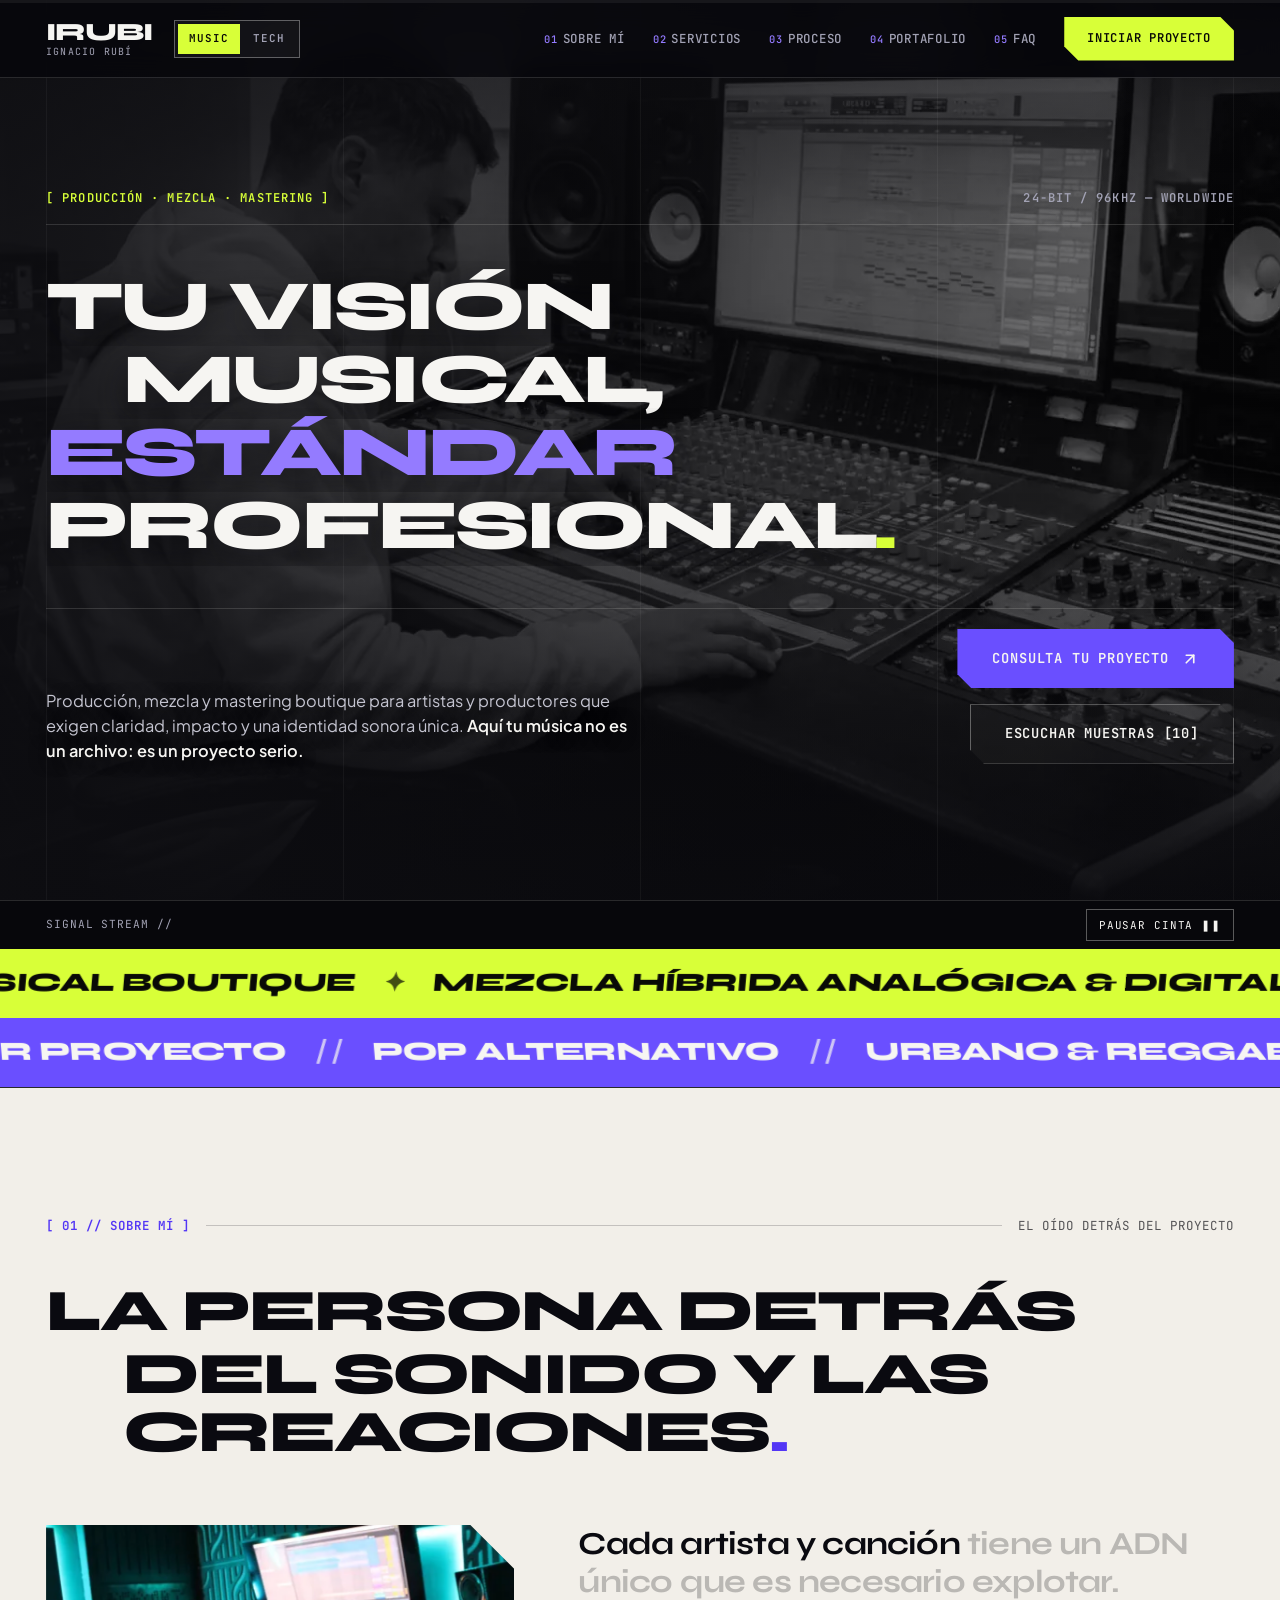
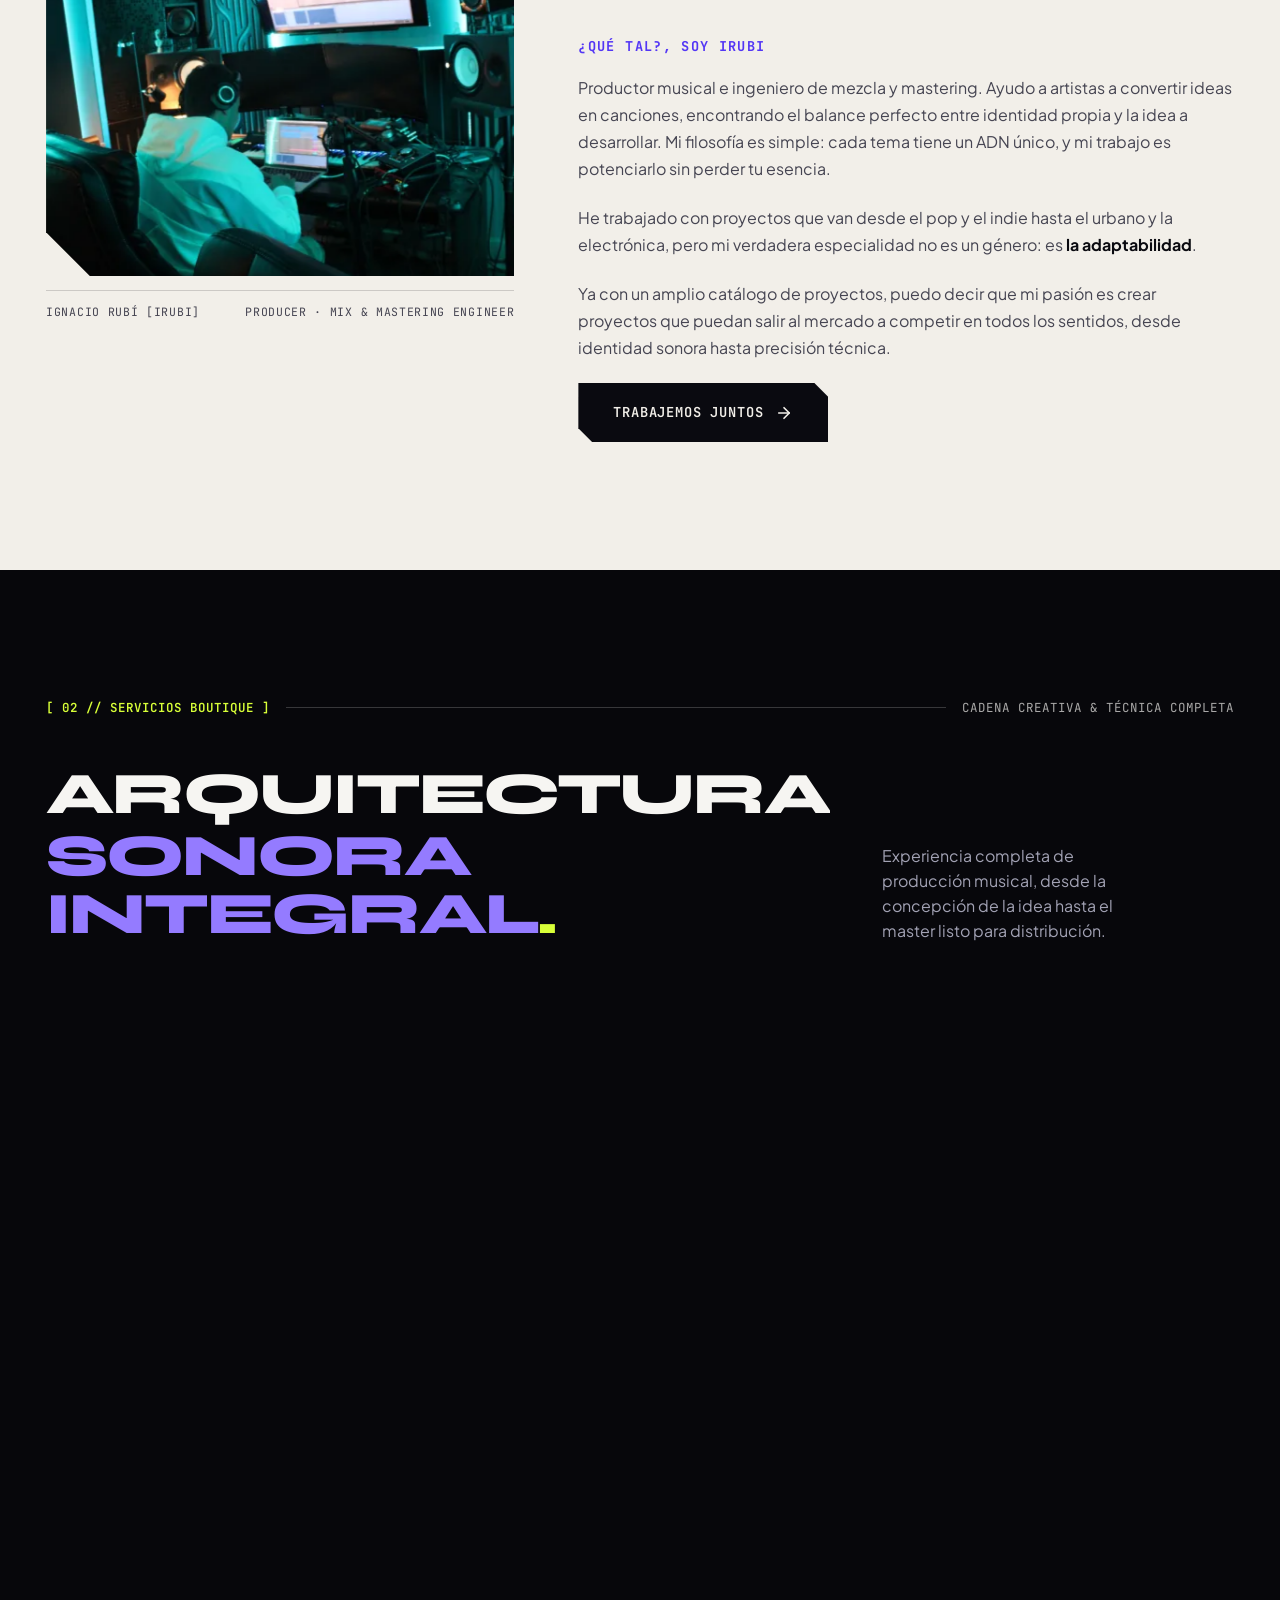
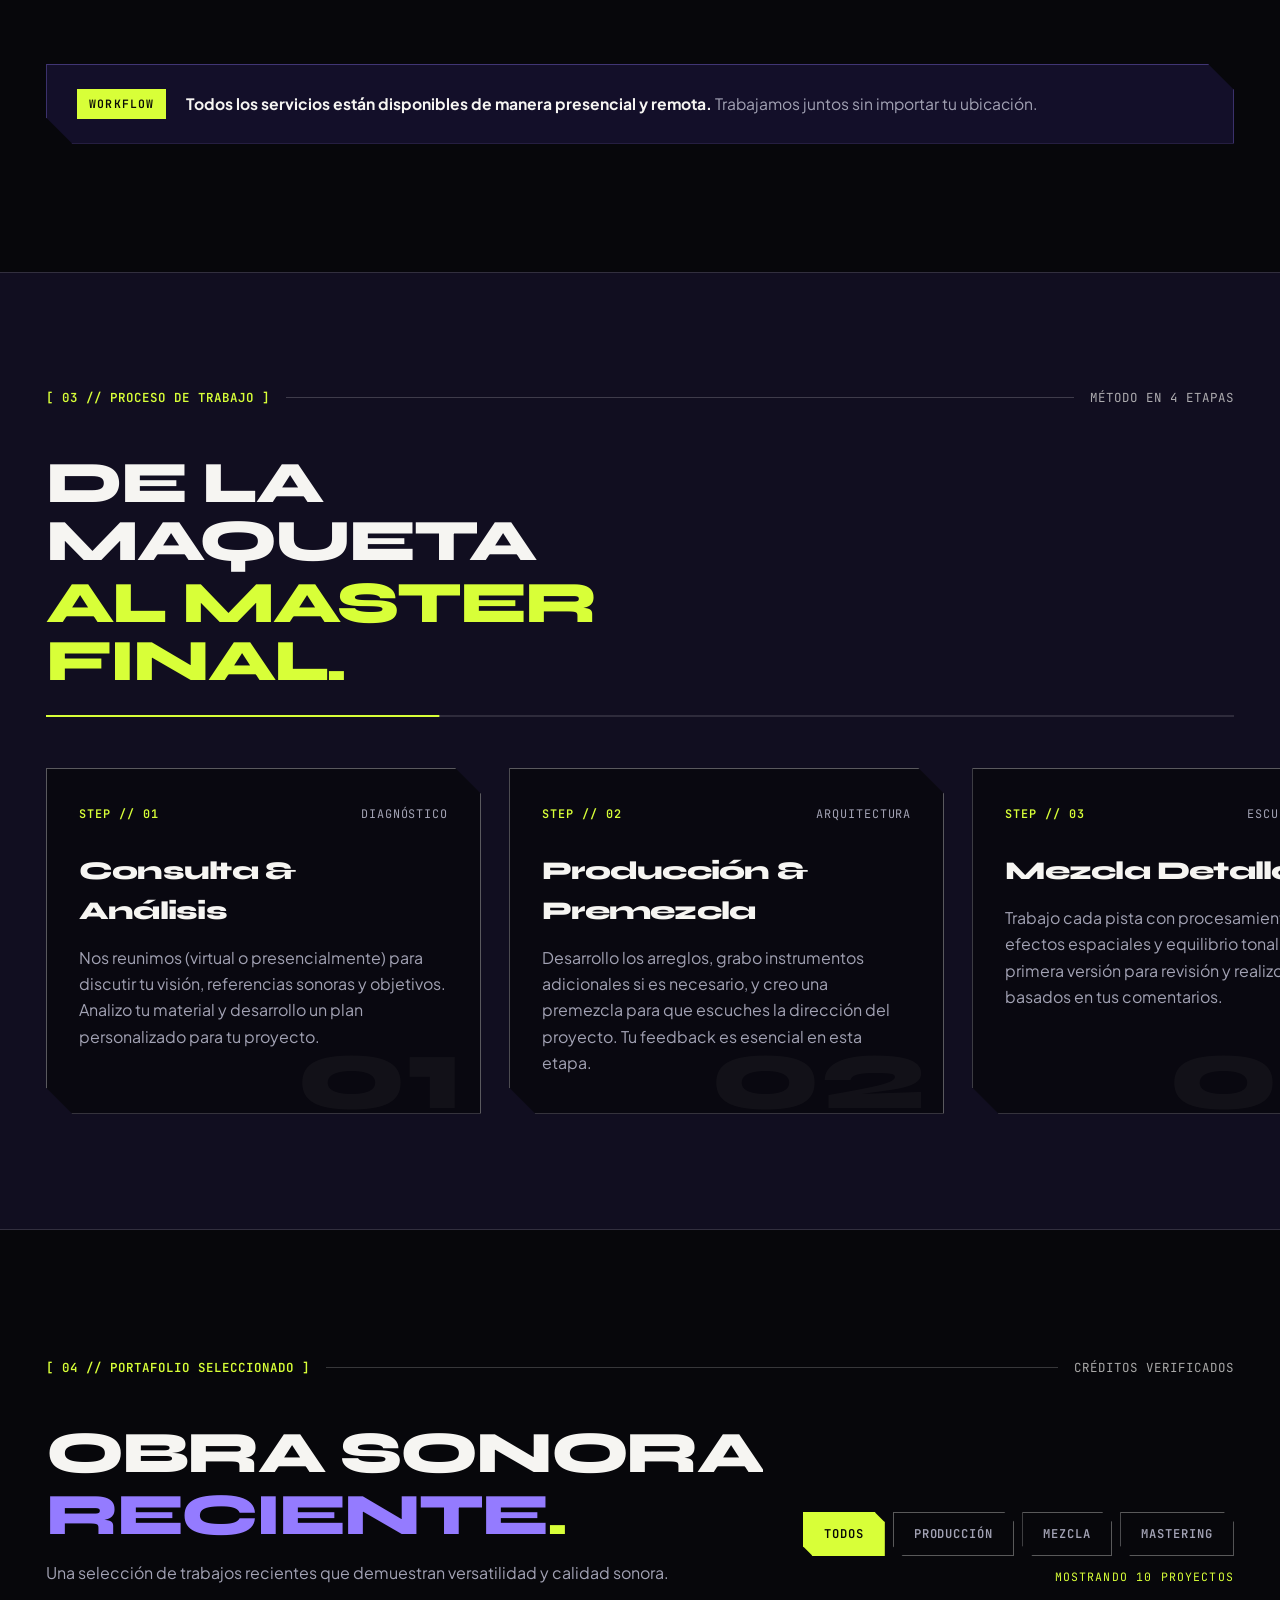
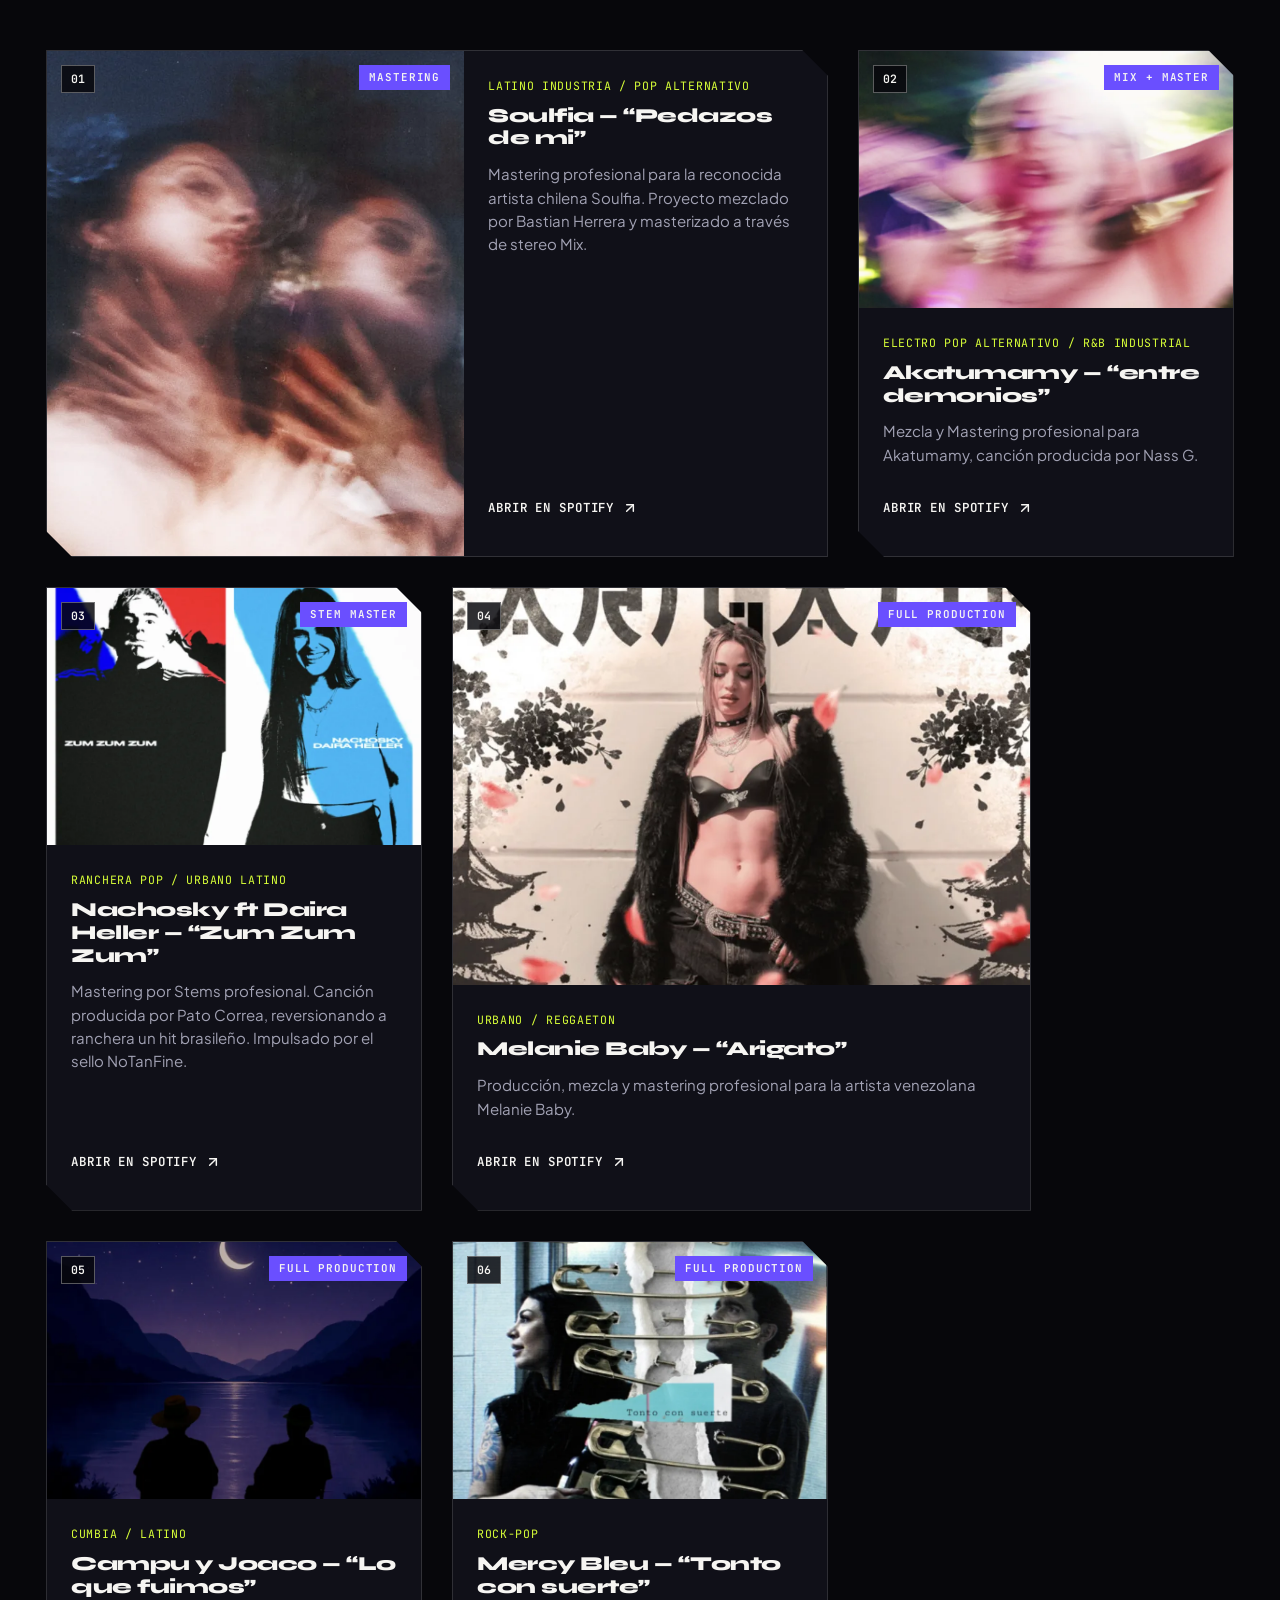
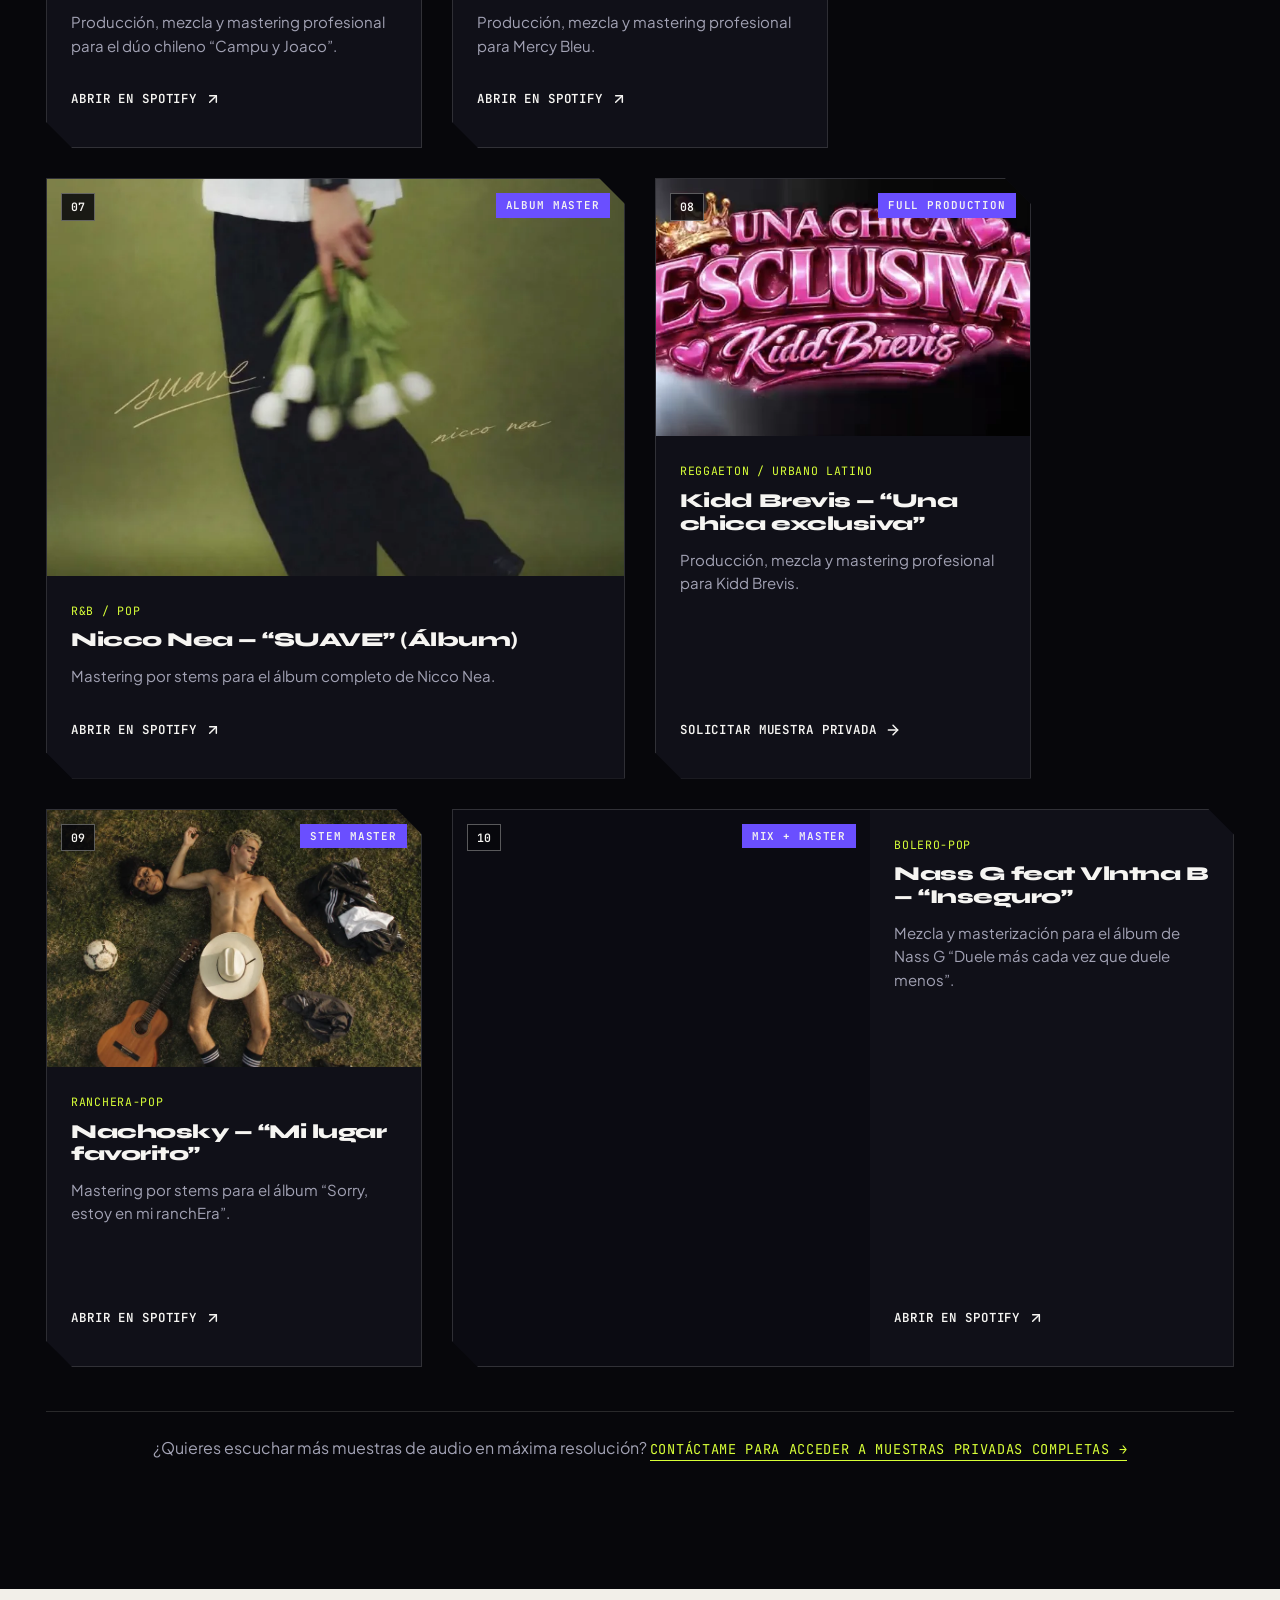
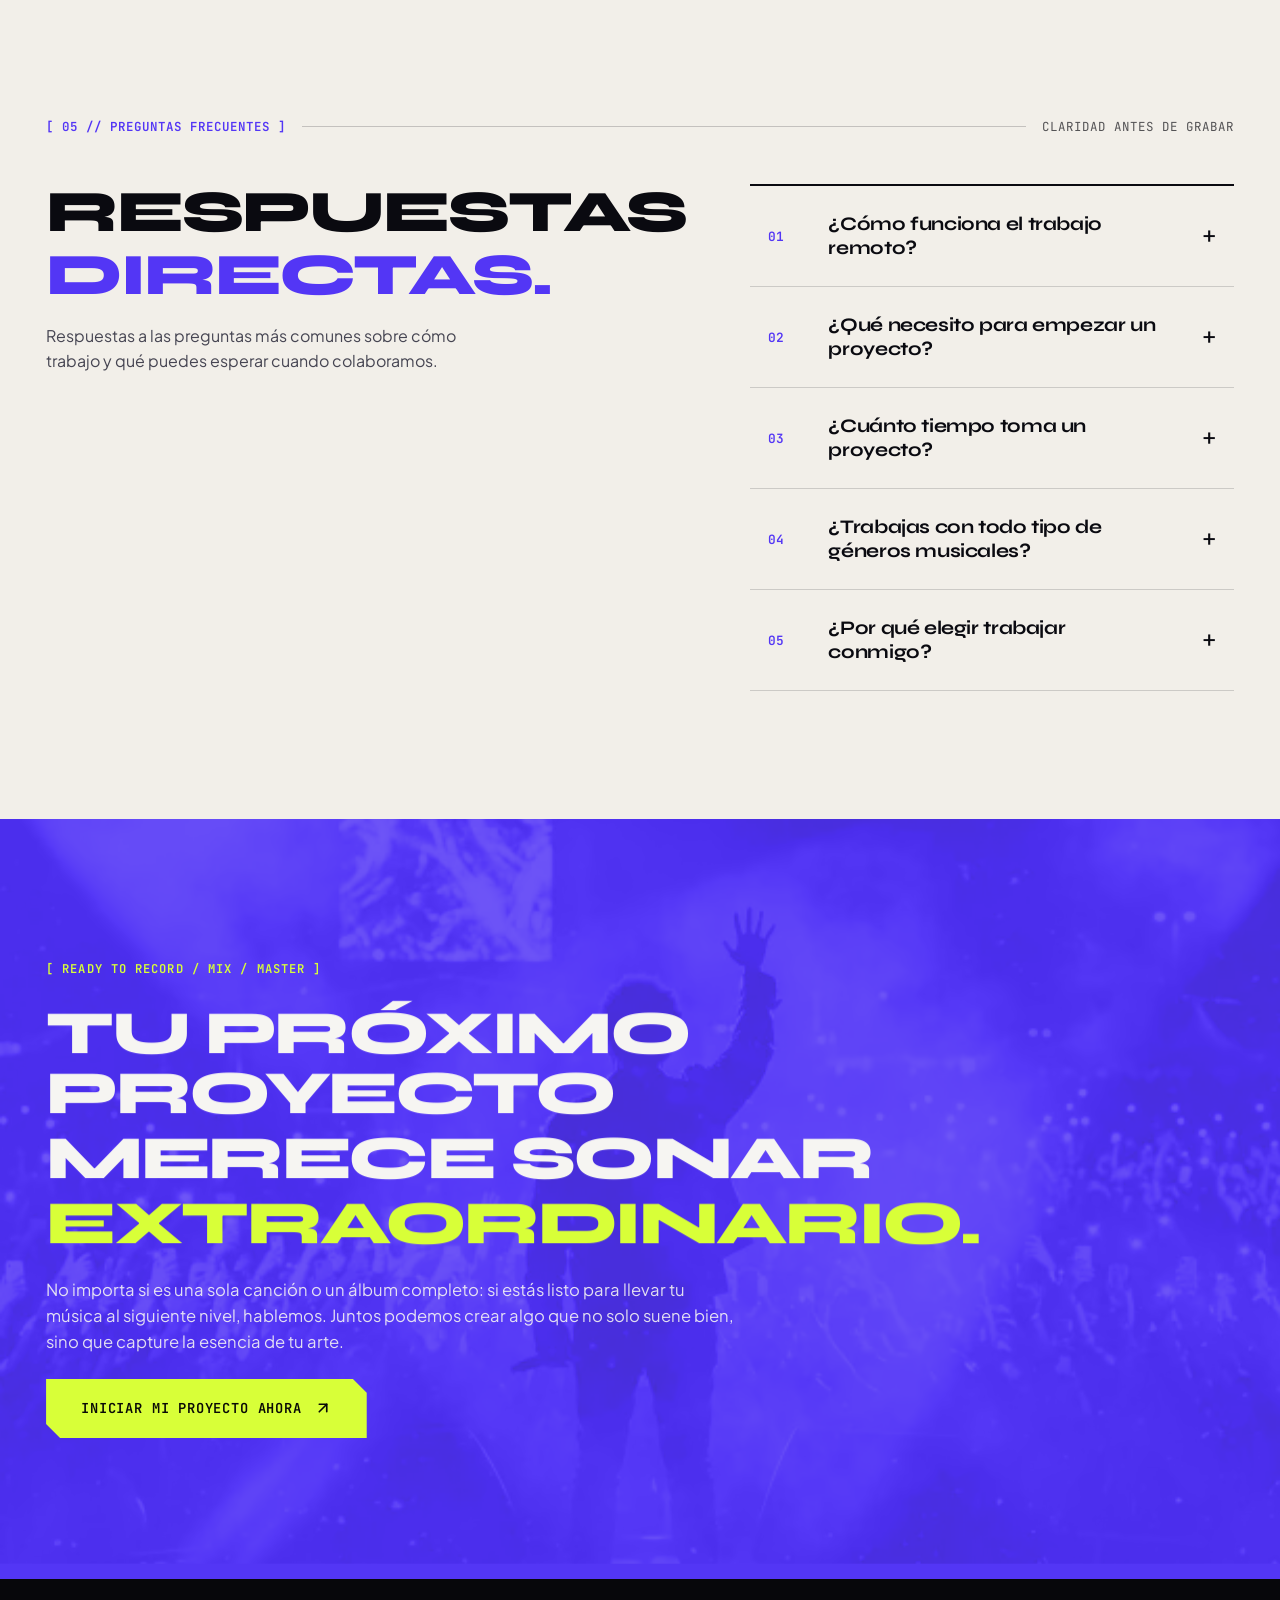
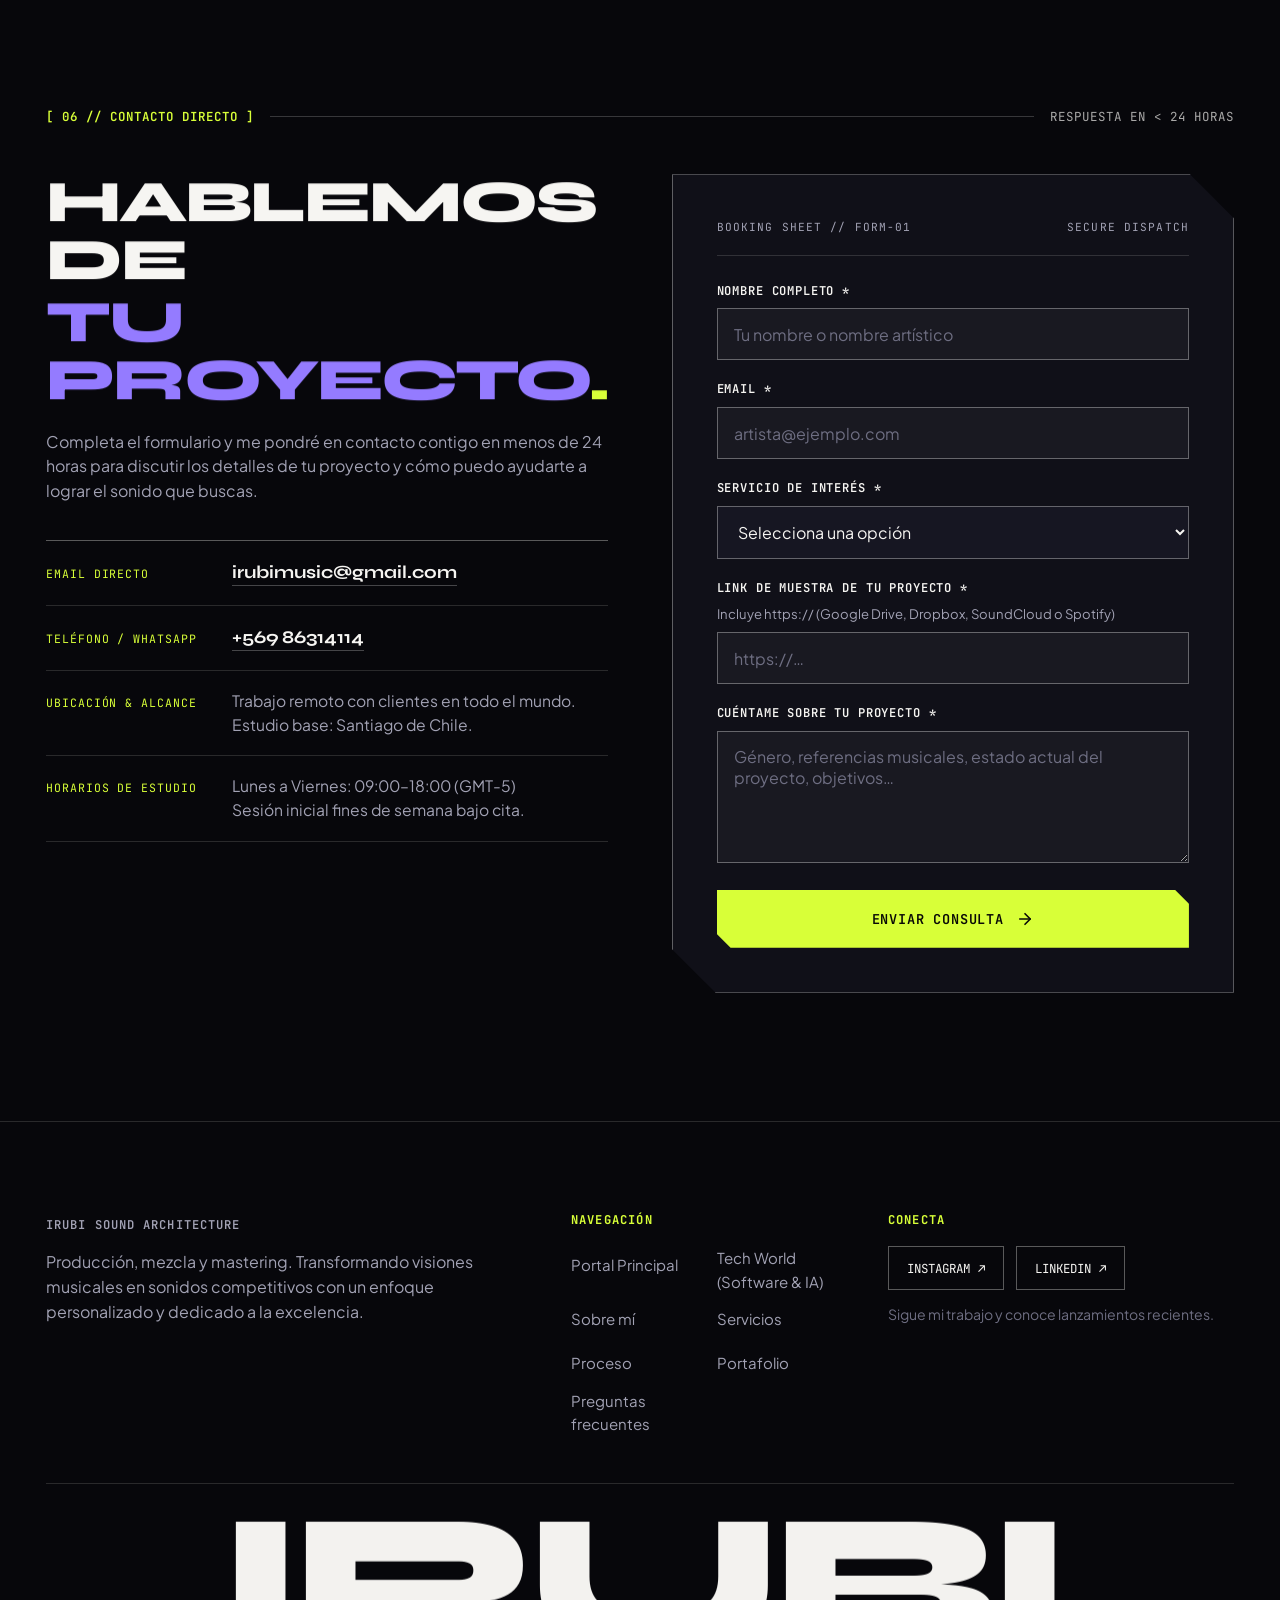
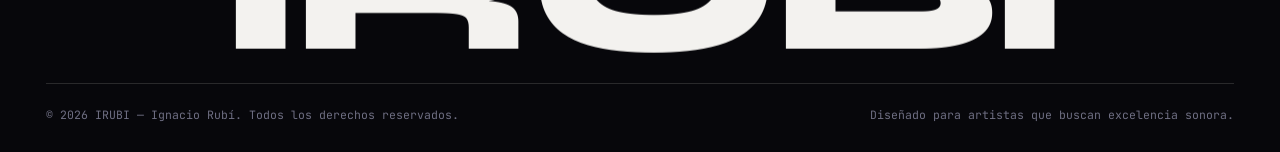
==== commit 7ea1544f: "Corregir responsive mobile (iPhone 11 / SE) en portal dividido y cabecera" ====
--- a/music.html
+++ b/music.html
@@ -36,7 +36,7 @@
     <link
         href="https://fonts.googleapis.com/css2?family=JetBrains+Mono:wght@400;500;600&family=Plus+Jakarta+Sans:wght@400;500;600;700&family=Syne:wght@700;800&display=swap"
         rel="stylesheet">
-    <link rel="stylesheet" href="estilo.css?v=19">
+    <link rel="stylesheet" href="estilo.css?v=21">
     <link rel="icon" type="image/png" href="imagenes/IRUBIBLACK.png">
 
     <!-- Structured Data (JSON-LD) -->
--- a/estilo.css
+++ b/estilo.css
@@ -3881,48 +3881,76 @@
 }
 
 @media (max-width: 900px) {
+    .portal-body {
+        display: flex;
+        flex-direction: column;
+        min-height: 100svh;
+        min-height: 100dvh;
+    }
+
+    .portal-header {
+        position: relative;
+        top: auto;
+        left: auto;
+        pointer-events: auto;
+        padding-top: max(10px, env(safe-area-inset-top));
+        padding-bottom: 10px;
+        background: var(--bg-obsidian);
+        border-bottom: 1px solid var(--line-dark);
+    }
+
+    .portal-brand {
+        padding: 0;
+        background: transparent;
+        backdrop-filter: none;
+        -webkit-backdrop-filter: none;
+        border: none;
+    }
+
     .portal-split {
+        flex: 1 0 auto;
         flex-direction: column;
+        min-height: 0;
     }
 
     .portal-pane {
-        min-height: 50vh;
-        min-height: 50dvh;
-        flex: 1 1 50dvh;
-    }
-
-    .portal-pane--music .portal-pane__content {
-        padding-top: calc(68px + env(safe-area-inset-top));
-    }
-
+        flex: 1 0 auto;
+        min-height: 0;
+        height: auto;
+        overflow: visible;
+    }
+
+    .portal-pane--music .portal-pane__content,
     .portal-pane--tech .portal-pane__content {
-        padding-top: 28px;
+        padding: 18px var(--gutter) 18px;
     }
 
     .portal-pane__content {
-        padding-inline: var(--gutter);
-        padding-bottom: 24px;
-        gap: 18px;
+        gap: 14px;
     }
 
     .portal-pane__title {
-        font-size: clamp(2rem, 1.1rem + 5.5vw, 3.2rem);
-        margin-bottom: 10px;
+        font-size: clamp(1.9rem, 1.1rem + 4.8vw, 3rem);
+        margin-bottom: 8px;
     }
 
     .portal-pane__desc {
-        font-size: 0.94rem;
-        line-height: 1.5;
-        margin-bottom: 14px;
+        font-size: 0.9rem;
+        line-height: 1.48;
+        margin-bottom: 12px;
     }
 
     .portal-axis {
-        left: 0;
-        right: 0;
-        top: 50%;
+        position: relative;
+        left: auto;
+        right: auto;
+        top: auto;
         bottom: auto;
-        transform: translateY(-50%);
+        transform: none;
         flex-direction: row;
+        flex-shrink: 0;
+        height: 24px;
+        background: var(--bg-obsidian);
     }
 
     .portal-axis__line {
@@ -3931,9 +3959,9 @@
     }
 
     .portal-axis__core {
-        width: 30px;
-        height: 30px;
-        font-size: 0.78rem;
+        width: 24px;
+        height: 24px;
+        font-size: 0.72rem;
     }
 
     .portal-header__meta,
@@ -3943,20 +3971,159 @@
 }
 
 @media (max-width: 640px) {
+    :root {
+        --cut-lg: 20px;
+        --cut-md: 14px;
+    }
+
+    .header-inner {
+        gap: 10px;
+    }
+
+    .header-brand-group {
+        gap: 10px;
+    }
+
+    .brand__mark {
+        font-size: 1.32rem;
+    }
+
+    .brand__sub {
+        font-size: 0.56rem;
+        letter-spacing: 0.08em;
+    }
+
+    .world-switch__item {
+        min-height: 28px;
+        padding: 3px 8px;
+        font-size: 0.62rem;
+        letter-spacing: 0.06em;
+    }
+
+    .menu-toggle {
+        padding: 6px 11px;
+        gap: 8px;
+        font-size: 0.68rem;
+        flex-shrink: 0;
+    }
+
+    .portal-header {
+        padding-top: max(8px, env(safe-area-inset-top));
+        padding-bottom: 8px;
+    }
+
+    .portal-brand__mark {
+        font-size: 1.05rem;
+    }
+
+    .portal-brand__sub {
+        font-size: 0.62rem;
+    }
+
+    .portal-pane--music .portal-pane__content,
+    .portal-pane--tech .portal-pane__content {
+        padding: 12px var(--gutter) 14px;
+    }
+
+    .portal-pane--tech .portal-pane__content {
+        padding-bottom: max(14px, env(safe-area-inset-bottom));
+    }
+
+    .portal-pane__content {
+        gap: 8px;
+    }
+
     .portal-pane__top {
-        padding-bottom: 10px;
+        padding-bottom: 7px;
+        gap: 8px;
+    }
+
+    .portal-pane__channel {
+        font-size: 0.62rem;
+    }
+
+    .portal-pane__badge {
+        font-size: 0.58rem;
+        padding: 2px 7px;
+    }
+
+    .portal-pane__title {
+        flex-direction: row;
+        flex-wrap: wrap;
+        column-gap: 0.24em;
+        font-size: clamp(1.48rem, 6.2vw, 2.05rem);
+        line-height: 1.02;
+        margin-bottom: 6px;
+    }
+
+    .portal-pane__desc {
+        font-size: 0.84rem;
+        line-height: 1.42;
+        margin-bottom: 9px;
+    }
+
+    .portal-pane__tags {
+        gap: 5px;
     }
 
     .portal-pane__tags li {
-        font-size: 0.64rem;
-        padding: 4px 8px;
+        font-size: 0.58rem;
+        padding: 3px 7px;
+        letter-spacing: 0.04em;
+    }
+
+    .portal-pane__footer {
+        padding-top: 9px;
     }
 
     .portal-pane__cta {
         width: 100%;
+        min-height: 44px;
         justify-content: space-between;
-        padding: 11px 16px;
-        font-size: 0.76rem;
+        padding: 9px 14px;
+        font-size: 0.74rem;
+    }
+
+    .hero--tech .hero__title {
+        font-size: clamp(1.52rem, 6.4vw, 2.35rem);
+        line-height: 1.01;
+    }
+
+    .tech-spec-card {
+        padding: 20px 18px;
+    }
+
+    .tech-bridge-actions {
+        flex-direction: column;
+        align-items: stretch;
+        gap: 12px;
+    }
+
+    .tech-bridge-actions .btn {
+        width: 100%;
+    }
+
+    .tech-inline-link {
+        display: inline-flex;
+        align-items: center;
+        min-height: 44px;
+    }
+
+    .tech-window-bar {
+        flex-direction: column;
+        align-items: flex-start;
+        gap: 3px;
+        padding: 10px 16px;
+    }
+
+    .tech-window-bar__url {
+        max-width: 100%;
+    }
+
+    .tech-schematic {
+        padding: 18px 16px;
+        min-height: 0;
+        gap: 14px;
     }
 
     .tech-schematic__modules {
@@ -3969,6 +4136,15 @@
         gap: 5px;
     }
 
+    .tech-product-card__body {
+        padding: 20px 18px;
+    }
+
+    .tech-product-card__meta {
+        flex-wrap: wrap;
+        gap: 6px;
+    }
+
     .remote-banner__main {
         flex-direction: column;
         align-items: flex-start;
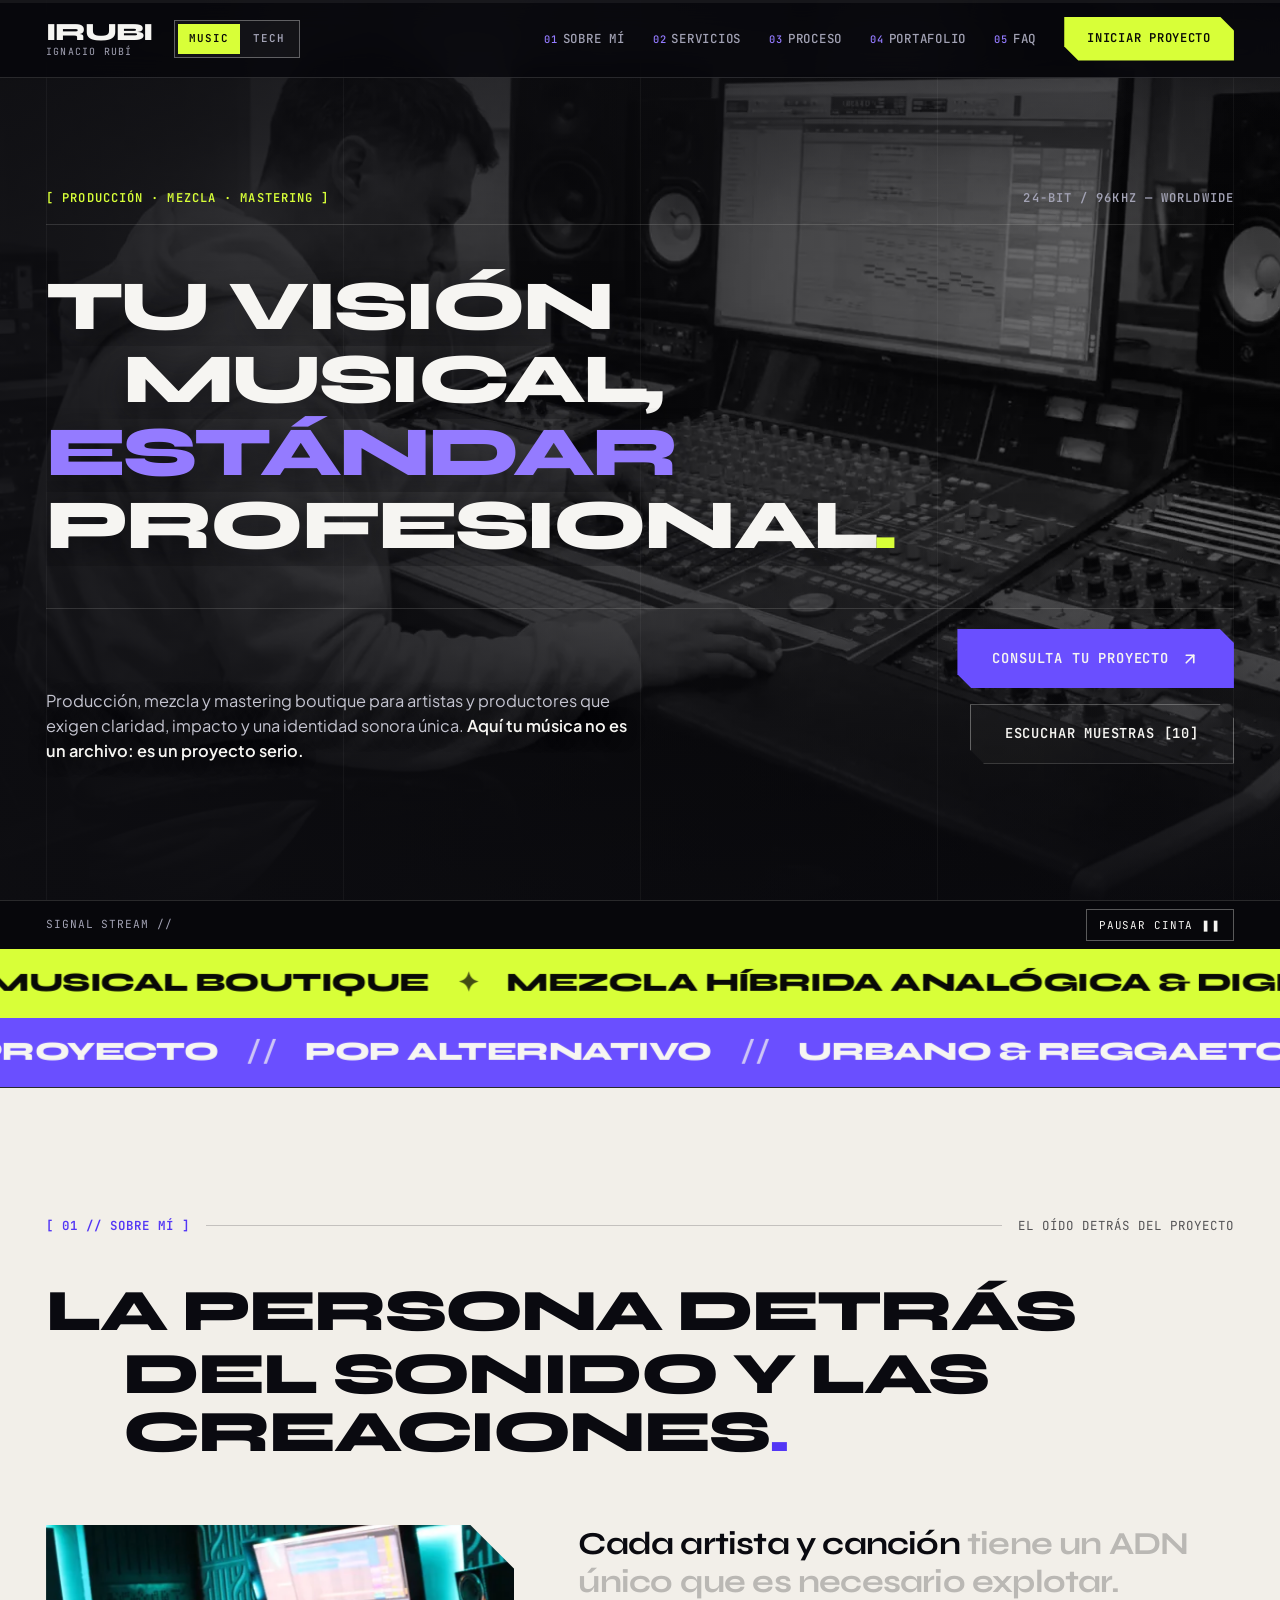
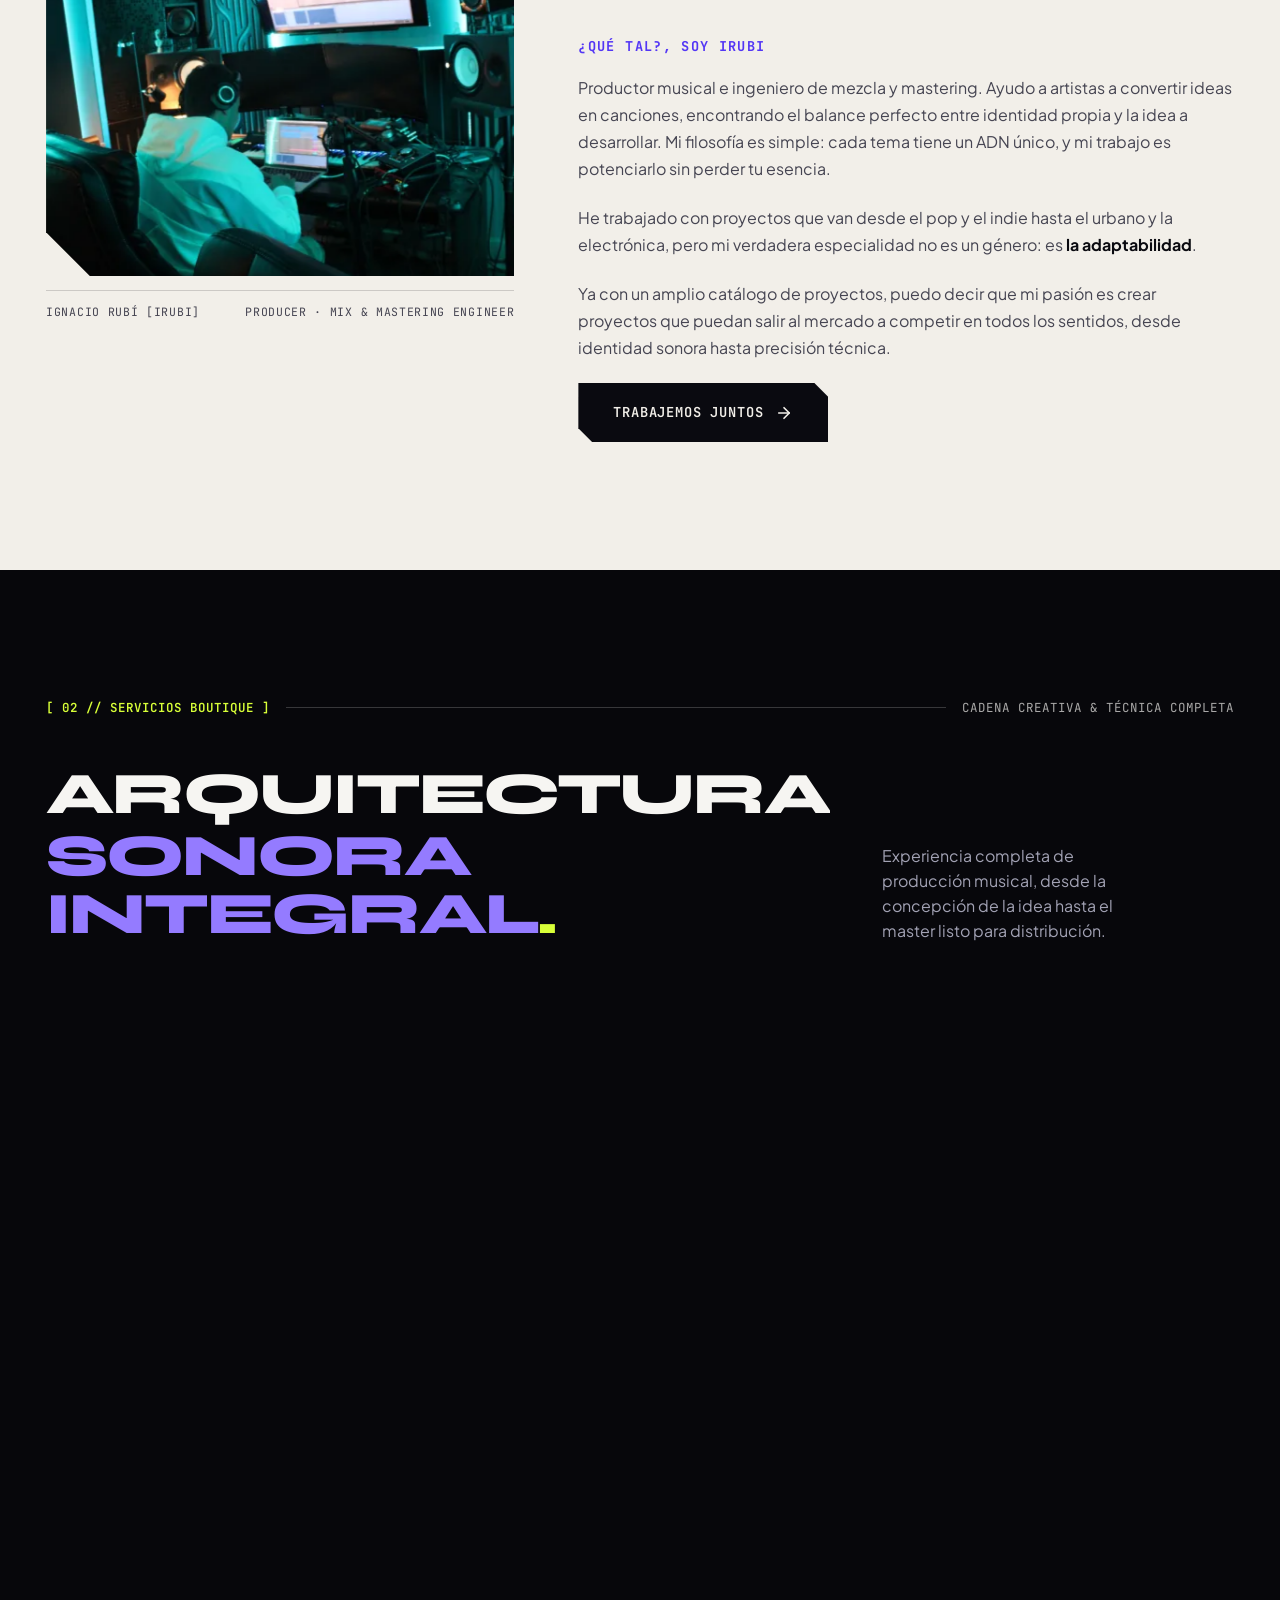
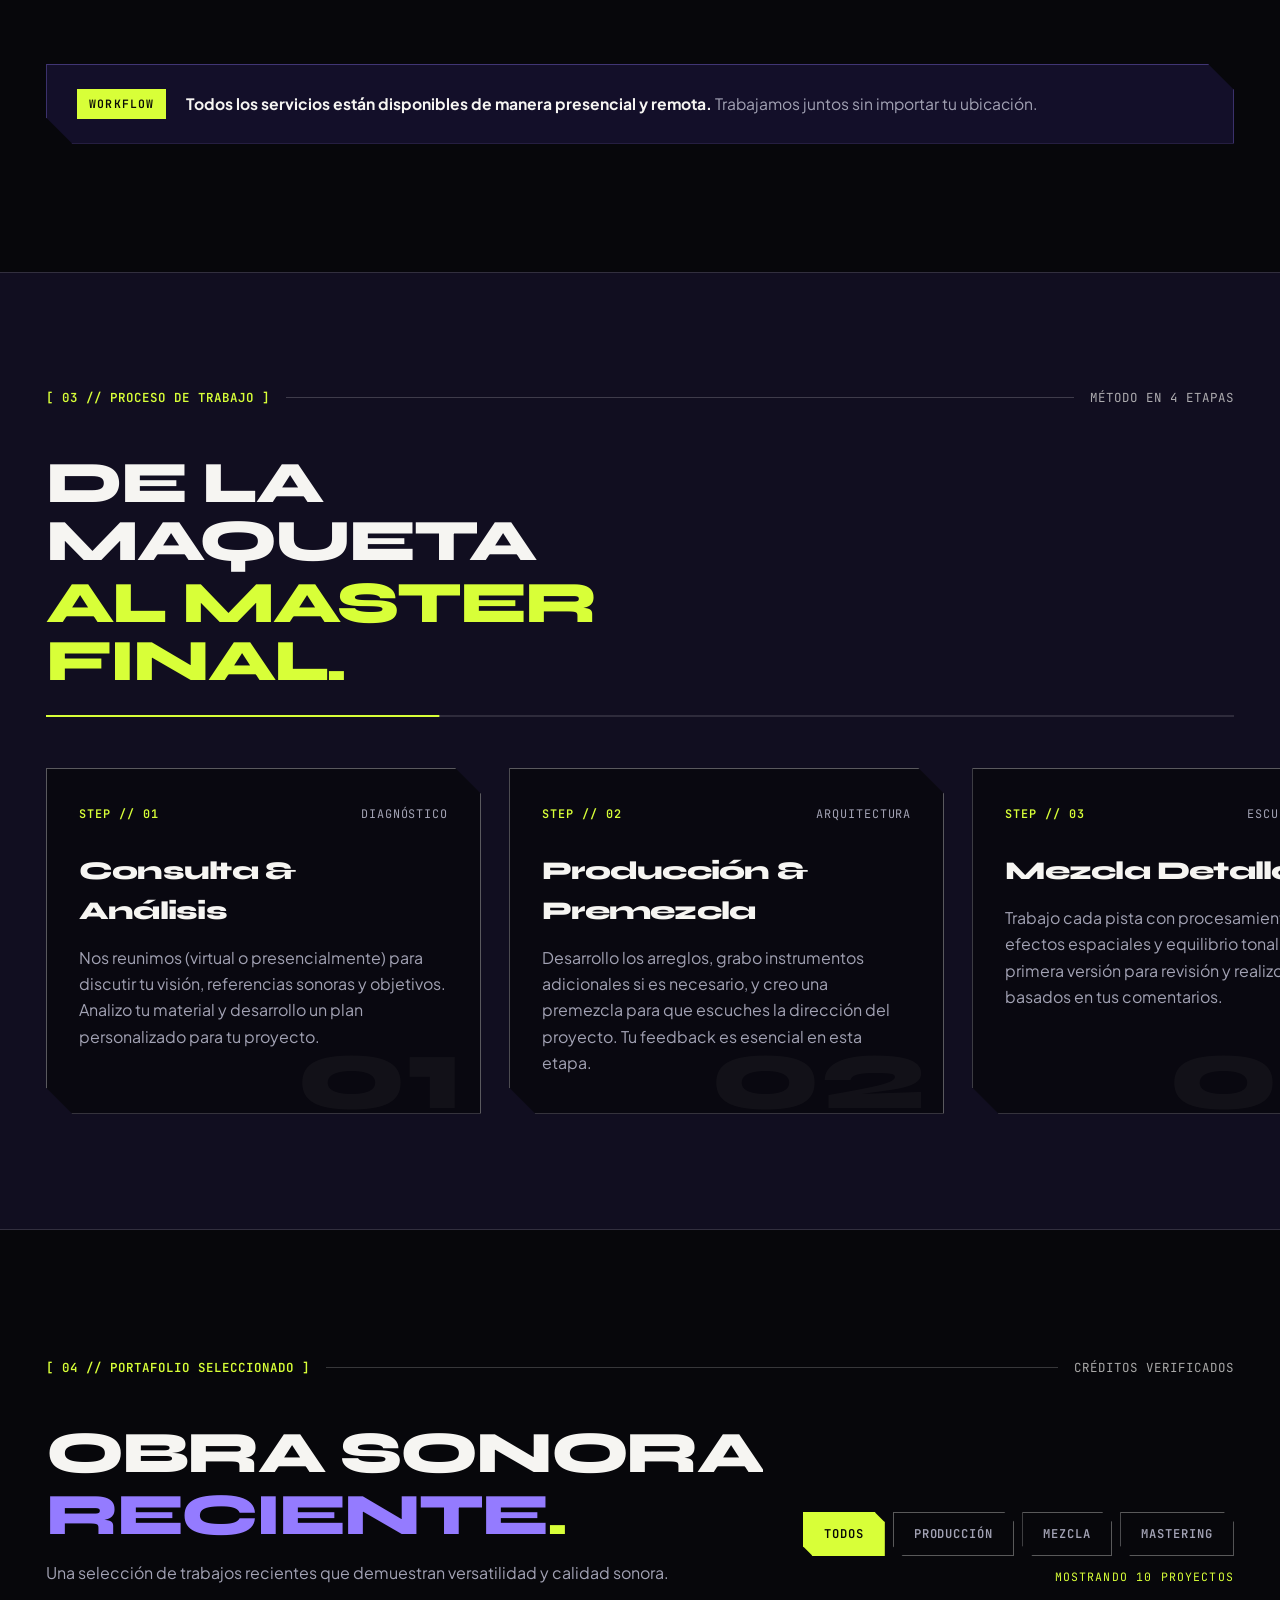
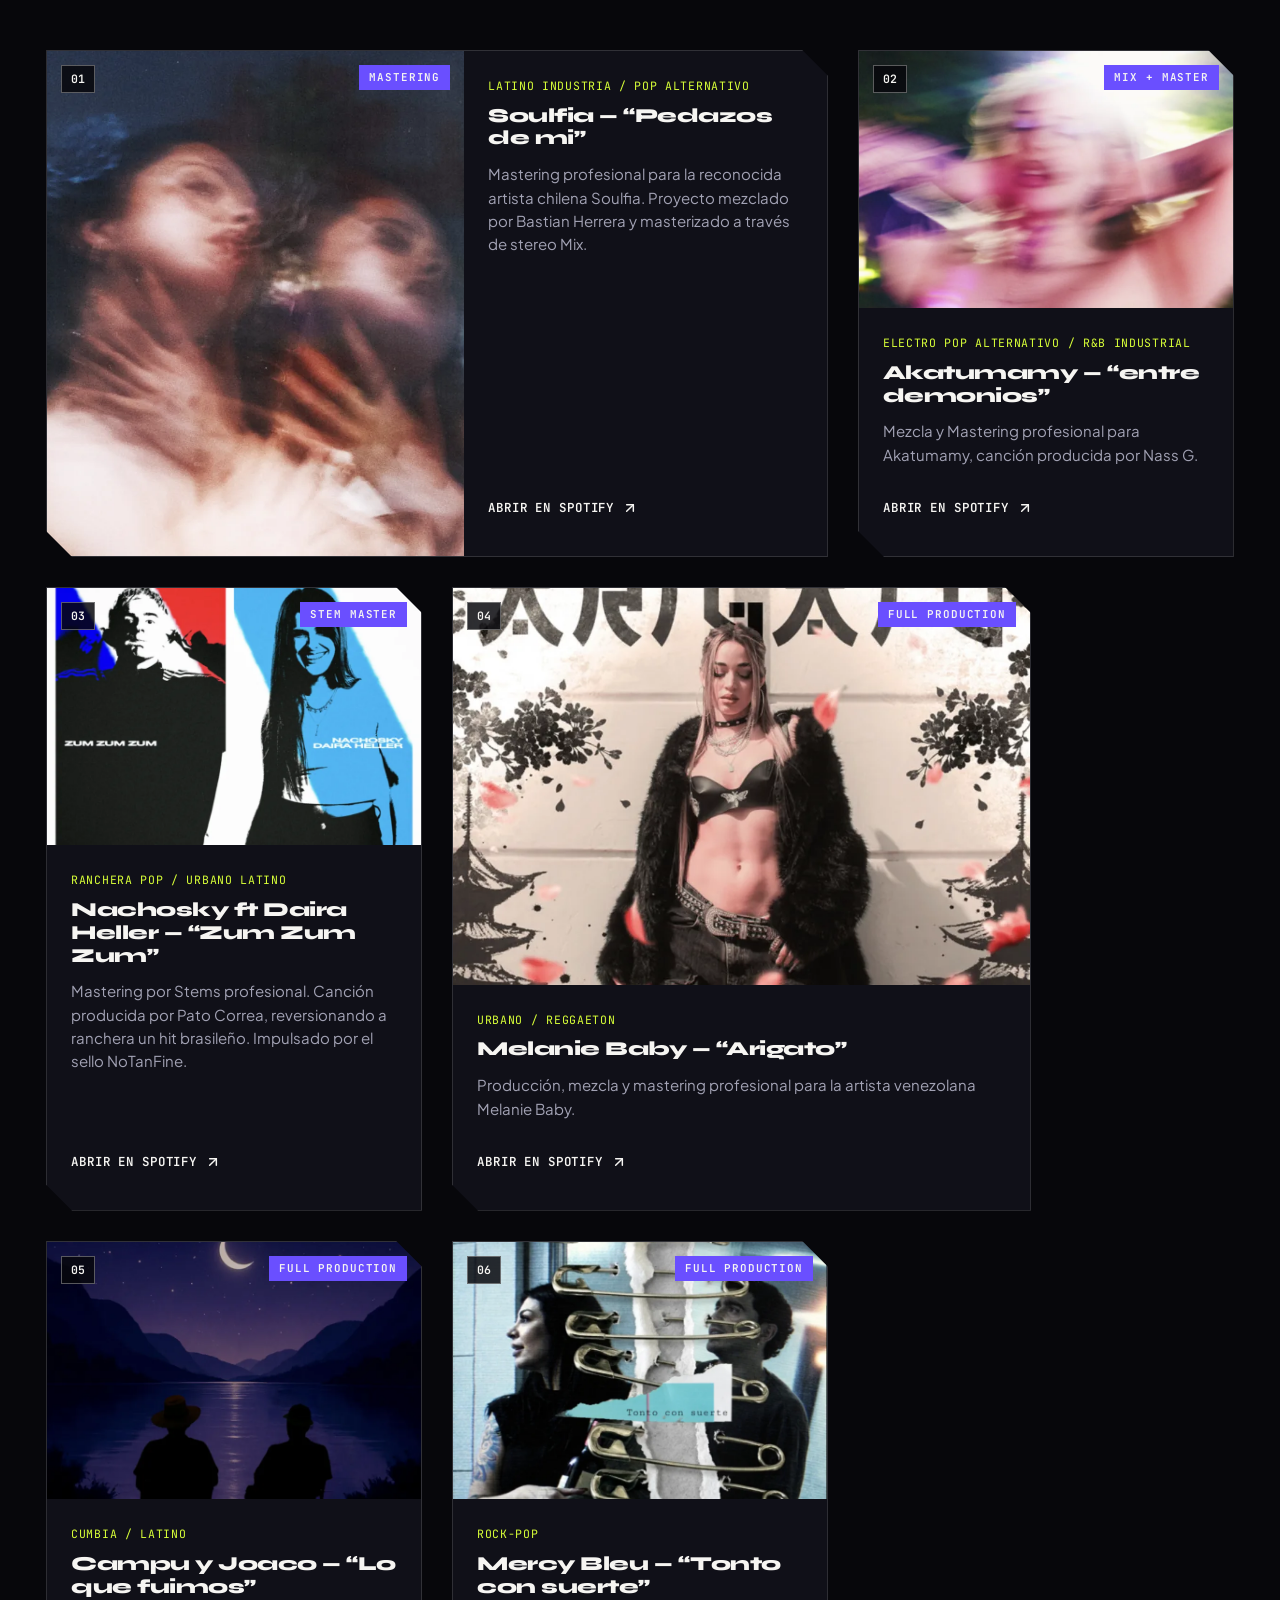
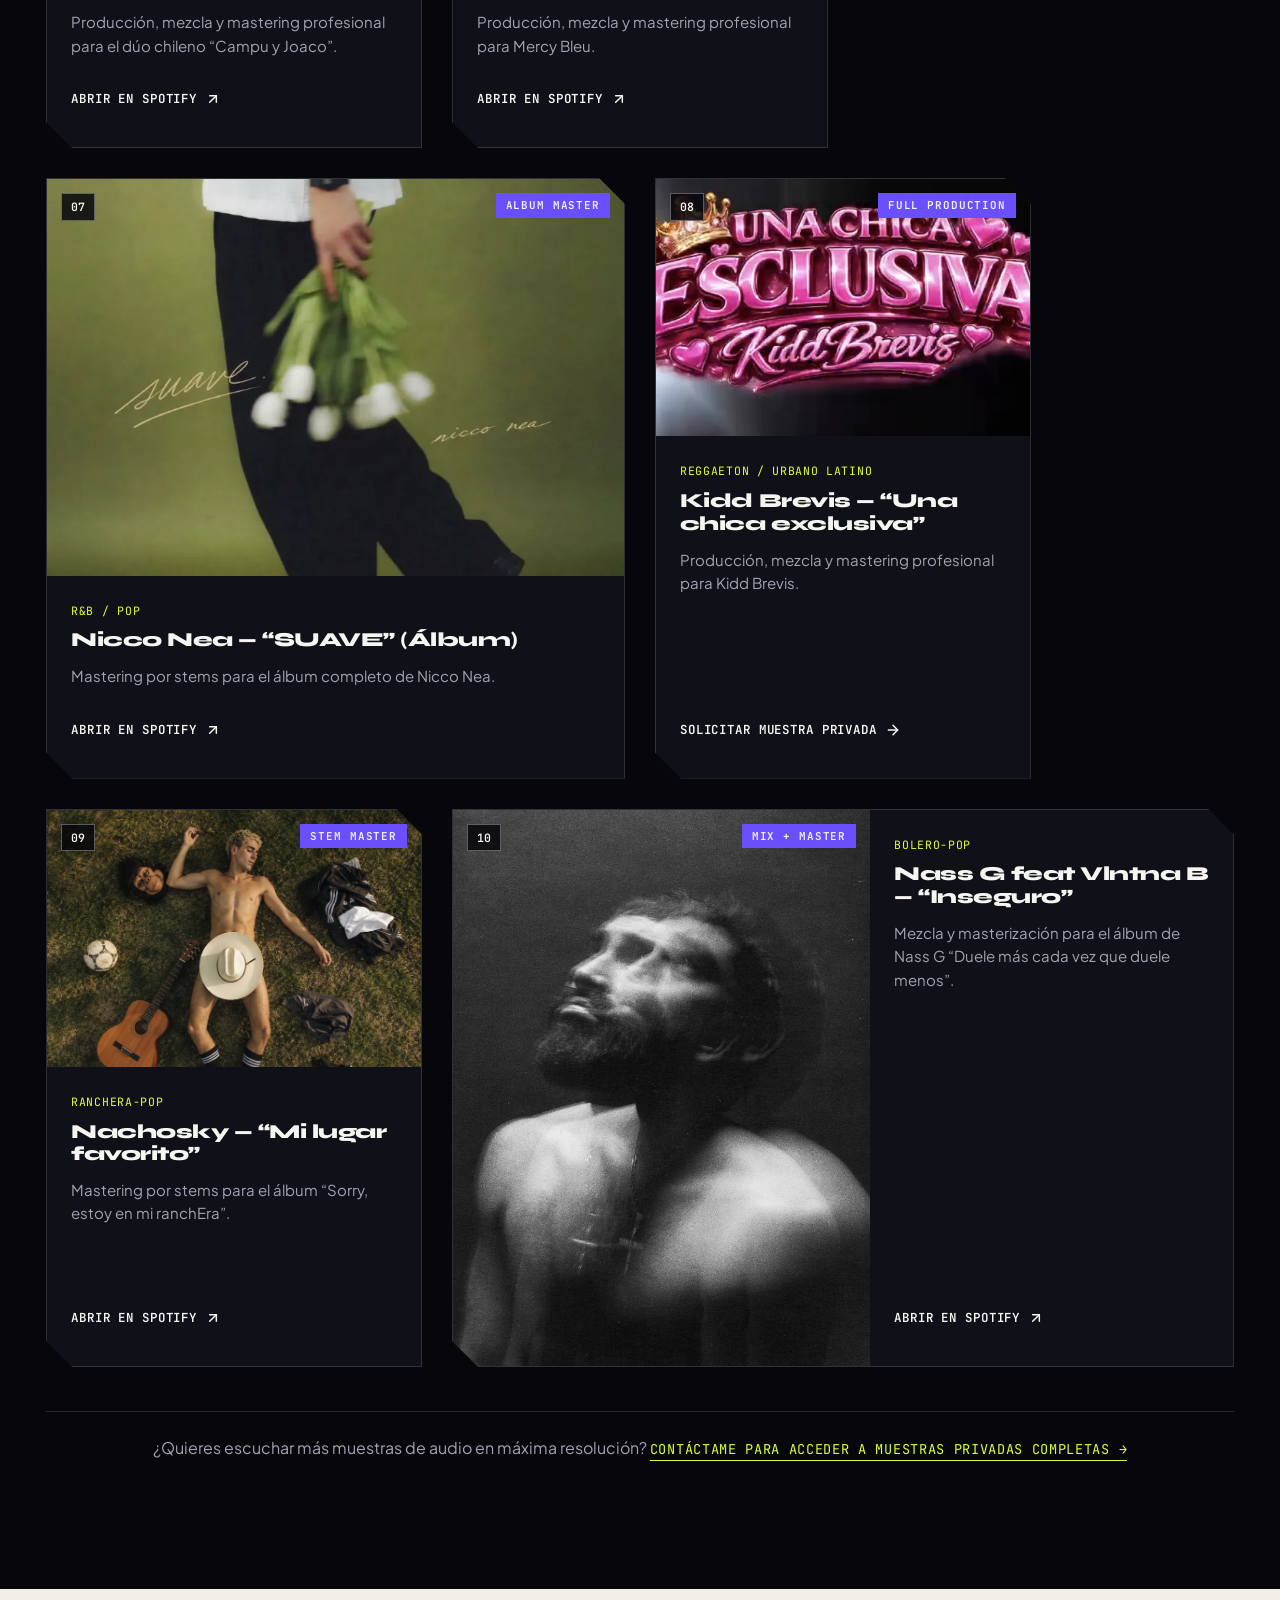
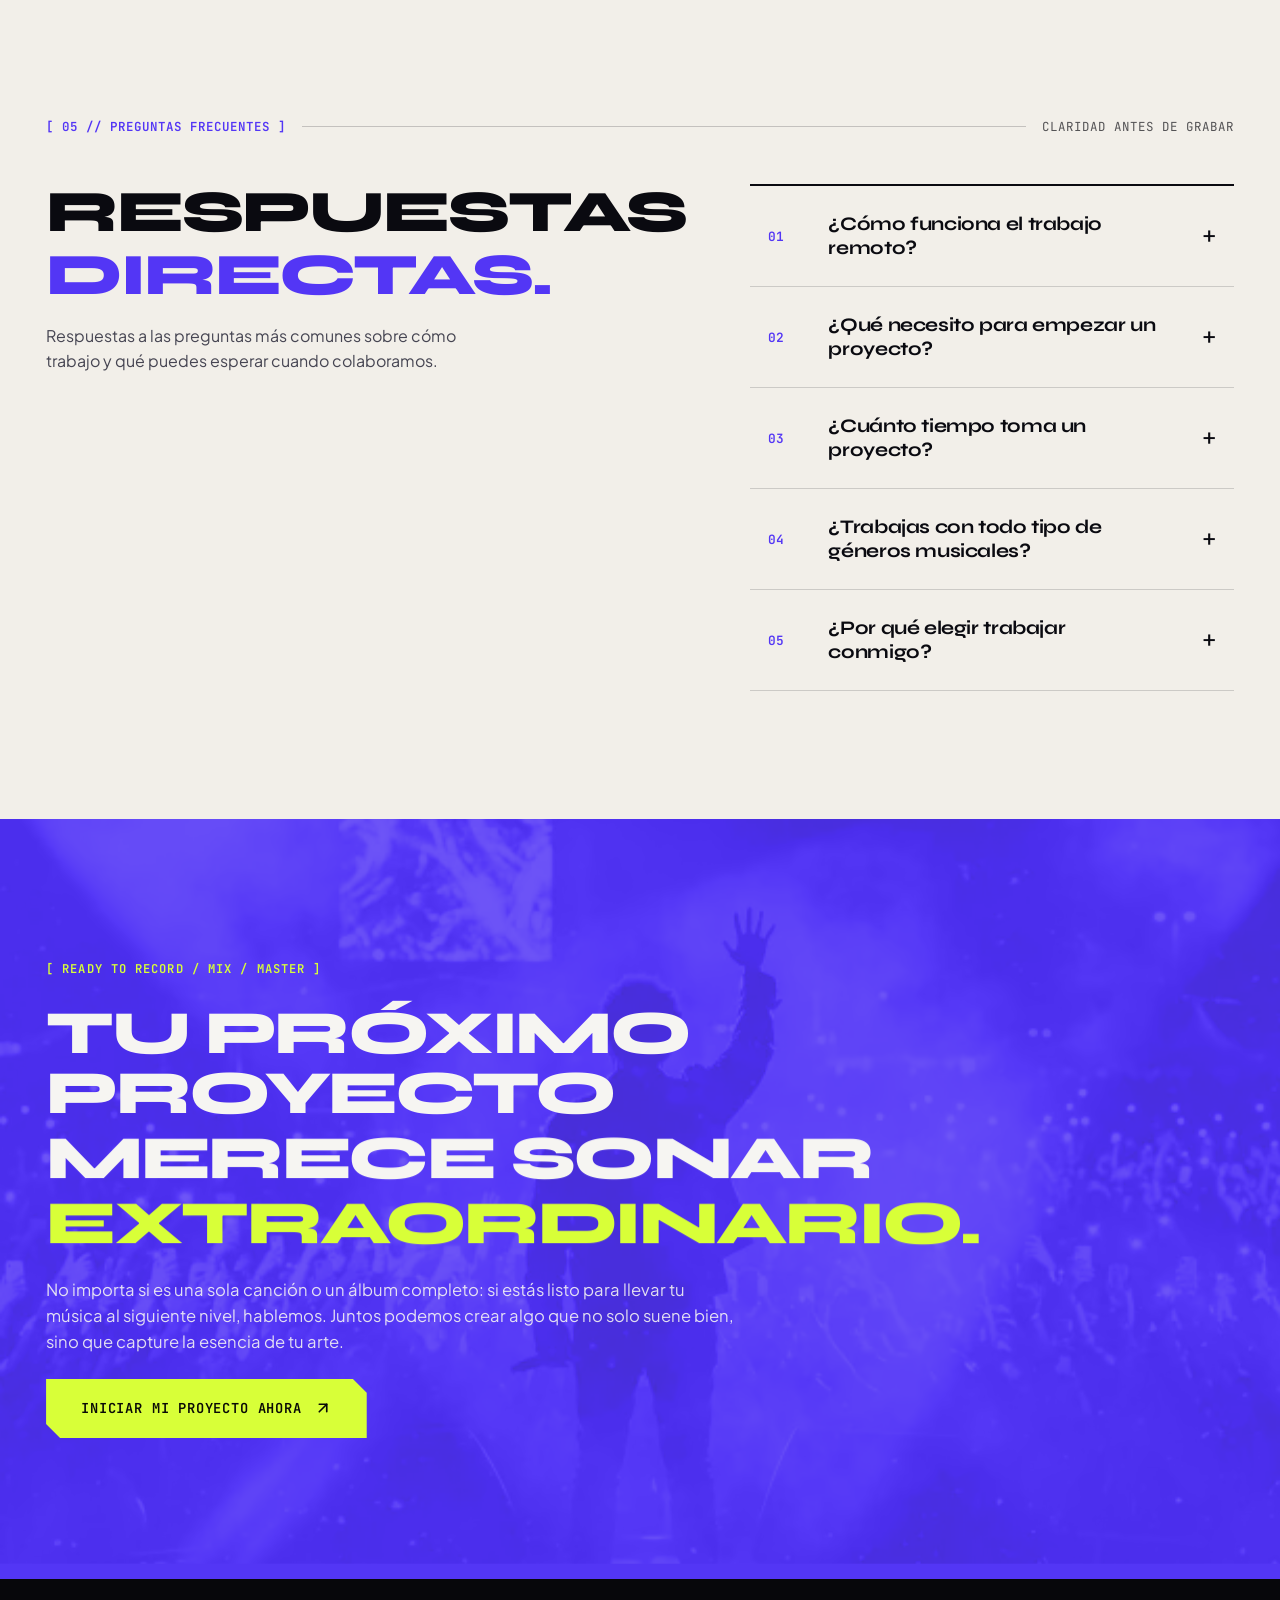
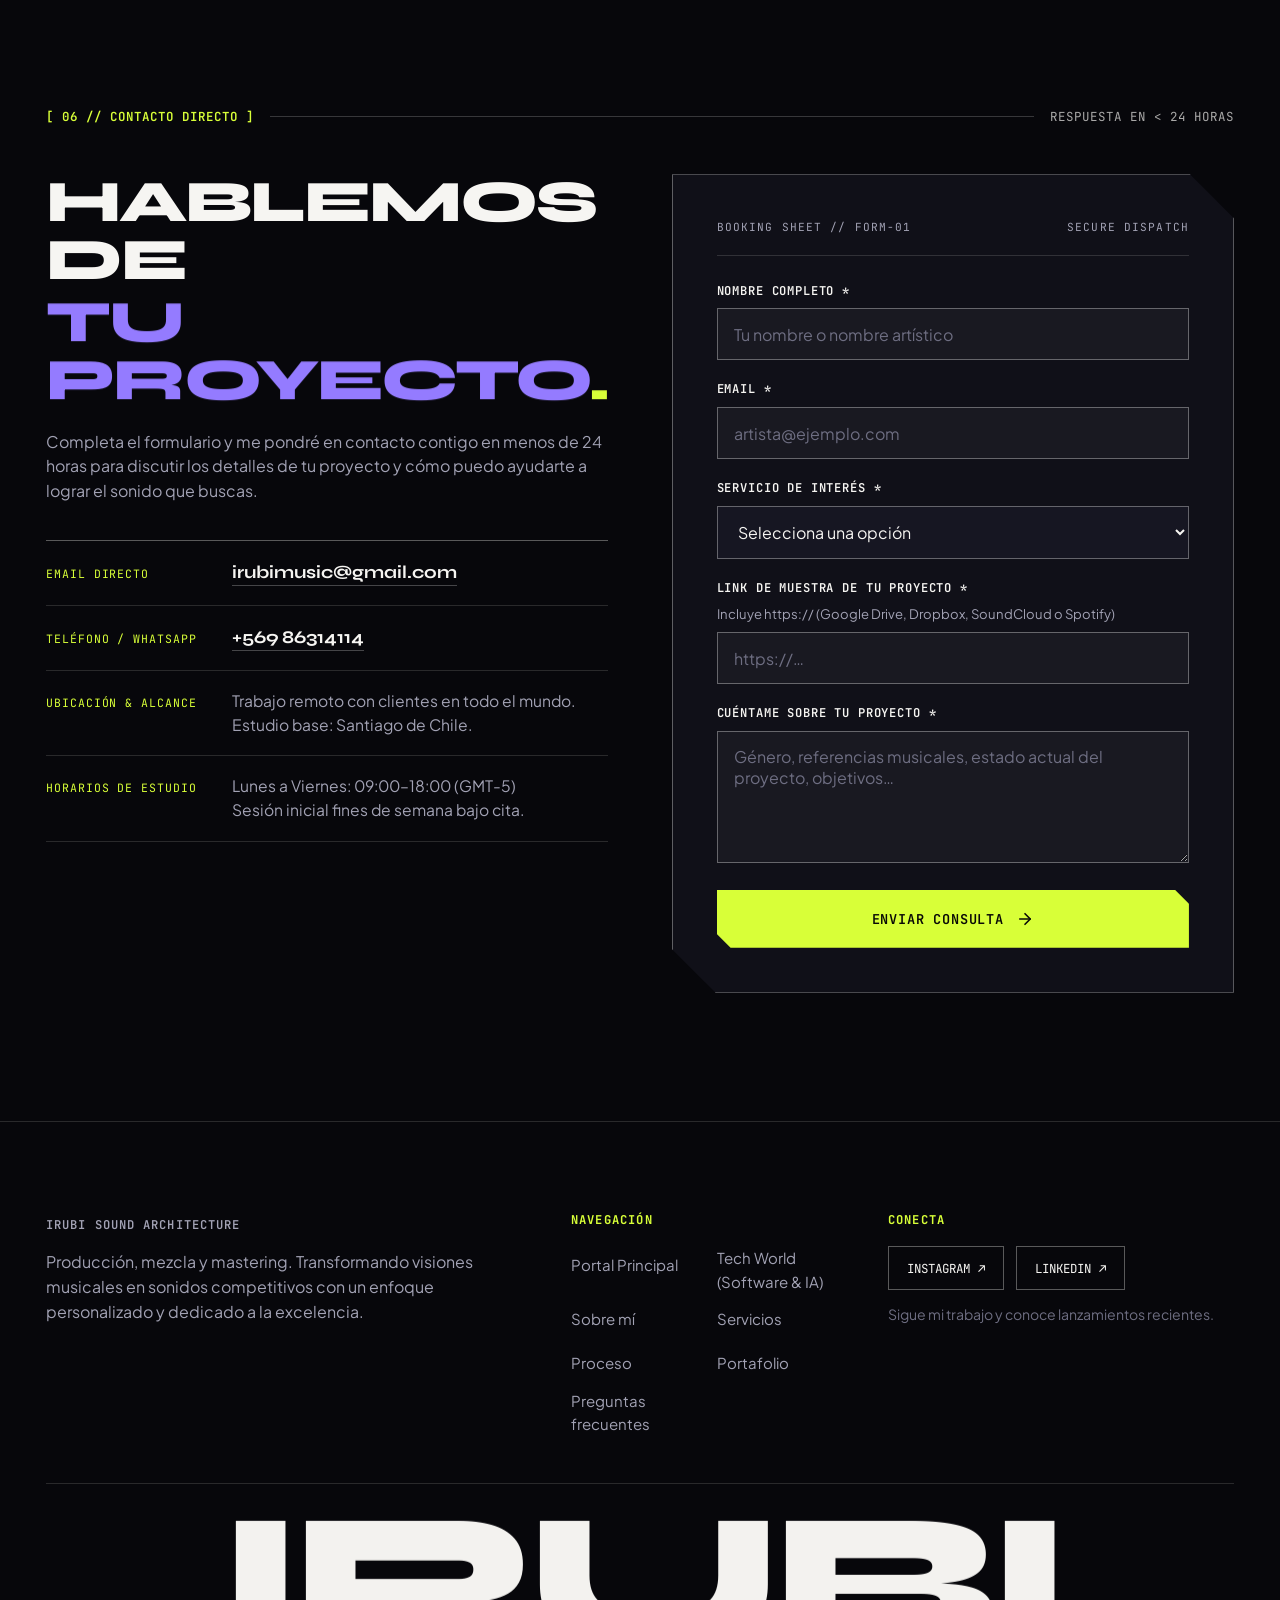
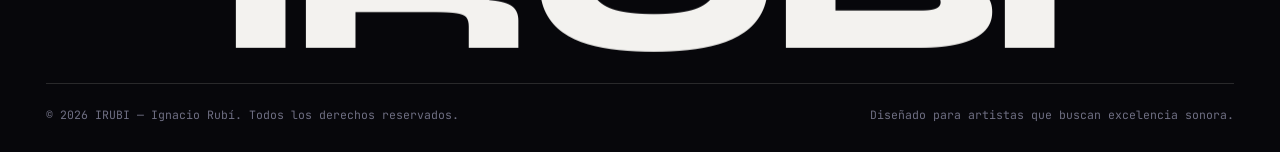
==== commit f0159302: "Auditar y pulir responsive integral en móvil y tablet (360px-820px, áreas táctiles 44px, dvh y safe-" ====
--- a/music.html
+++ b/music.html
@@ -36,7 +36,7 @@
     <link
         href="https://fonts.googleapis.com/css2?family=JetBrains+Mono:wght@400;500;600&family=Plus+Jakarta+Sans:wght@400;500;600;700&family=Syne:wght@700;800&display=swap"
         rel="stylesheet">
-    <link rel="stylesheet" href="estilo.css?v=21">
+    <link rel="stylesheet" href="estilo.css?v=22">
     <link rel="icon" type="image/png" href="imagenes/IRUBIBLACK.png">
 
     <!-- Structured Data (JSON-LD) -->
--- a/estilo.css
+++ b/estilo.css
@@ -2076,18 +2076,37 @@
         --cut-md: 18px;
     }
 
+    .site-header {
+        height: auto;
+        min-height: calc(var(--header-h) + env(safe-area-inset-top));
+        padding-top: env(safe-area-inset-top);
+    }
+
+    .brand {
+        min-height: 44px;
+        justify-content: center;
+    }
+
+    .hero {
+        min-height: 100svh;
+        min-height: 100dvh;
+    }
+
     .menu-toggle {
         display: inline-flex;
     }
 
     .site-nav {
         position: fixed;
-        top: var(--header-h);
+        top: calc(var(--header-h) + env(safe-area-inset-top));
         left: 0;
         right: 0;
+        max-height: calc(100dvh - var(--header-h) - env(safe-area-inset-top));
+        overflow-y: auto;
+        overscroll-behavior: contain;
         background: rgba(10, 10, 16, 0.98);
         border-bottom: 1px solid var(--line-dark-strong);
-        padding: 20px var(--gutter) 28px;
+        padding: 20px var(--gutter) max(28px, env(safe-area-inset-bottom));
         transform: translate3d(0, -16px, 0);
         opacity: 0;
         visibility: hidden;
@@ -2207,8 +2226,8 @@
         display: inline-flex;
         align-items: center;
         justify-content: center;
-        min-width: 40px;
-        min-height: 40px;
+        min-width: 44px;
+        min-height: 44px;
         padding: 0;
         background: rgba(246, 245, 242, 0.06);
         border: 1px solid rgba(246, 245, 242, 0.42);
@@ -2252,9 +2271,9 @@
         display: inline-flex;
         align-items: center;
         justify-content: center;
-        min-width: 28px;
-        min-height: 28px;
-        padding: 12px 4px;
+        min-width: 44px;
+        min-height: 44px;
+        padding: 12px 6px;
         background: transparent;
         border: 0;
         cursor: pointer;
@@ -2517,9 +2536,9 @@
     }
 
     .marquee-pause-btn {
-        font-size: 0.6rem;
-        padding: 3px 9px;
-        min-height: 26px;
+        font-size: 0.64rem;
+        padding: 8px 12px;
+        min-height: 44px;
     }
 
     .marquee-row {
@@ -2645,8 +2664,10 @@
     }
 
     .service-chapter h3 {
-        font-size: 1.38rem;
+        font-size: clamp(1.18rem, 4.8vw, 1.38rem);
         margin-bottom: 10px;
+        overflow-wrap: break-word;
+        hyphens: auto;
     }
 
     .service-chapter p {
@@ -2810,8 +2831,9 @@
     }
 
     .cta-slab__title {
-        font-size: clamp(1.45rem, 5.8vw, 2rem);
-        line-height: 1.04;
+        font-size: clamp(1.22rem, 5.1vw, 1.95rem);
+        line-height: 1.06;
+        overflow-wrap: break-word;
     }
 
     .cta-slab__copy {
@@ -3874,9 +3896,27 @@
         grid-template-columns: 1fr;
     }
 
+    .world-switch {
+        padding: 2px;
+    }
+
     .world-switch__item {
-        padding: 4px 9px;
-        font-size: 0.64rem;
+        min-height: 44px;
+        padding: 0 10px;
+        font-size: 0.66rem;
+    }
+
+    .marquee-pause-btn {
+        min-height: 44px;
+        padding: 8px 14px;
+    }
+
+    .patchbay-link,
+    .tech-inline-link,
+    .footer__nav-col a {
+        display: inline-flex;
+        align-items: center;
+        min-height: 44px;
     }
 }
 
@@ -3994,8 +4034,8 @@
     }
 
     .world-switch__item {
-        min-height: 28px;
-        padding: 3px 8px;
+        min-height: 44px;
+        padding: 0 9px;
         font-size: 0.62rem;
         letter-spacing: 0.06em;
     }
@@ -4160,3 +4200,32 @@
         padding: 22px 18px;
     }
 }
+
+@media (max-width: 380px) {
+    .portal-pane__title {
+        font-size: clamp(1.32rem, 5.8vw, 1.8rem);
+    }
+
+    .header-inner {
+        gap: 8px;
+    }
+
+    .header-brand-group {
+        gap: 8px;
+    }
+
+    .brand__mark {
+        font-size: 1.2rem;
+    }
+
+    .world-switch__item {
+        padding: 0 7px;
+        font-size: 0.58rem;
+    }
+
+    .menu-toggle {
+        padding: 6px 9px;
+        gap: 6px;
+        font-size: 0.64rem;
+    }
+}
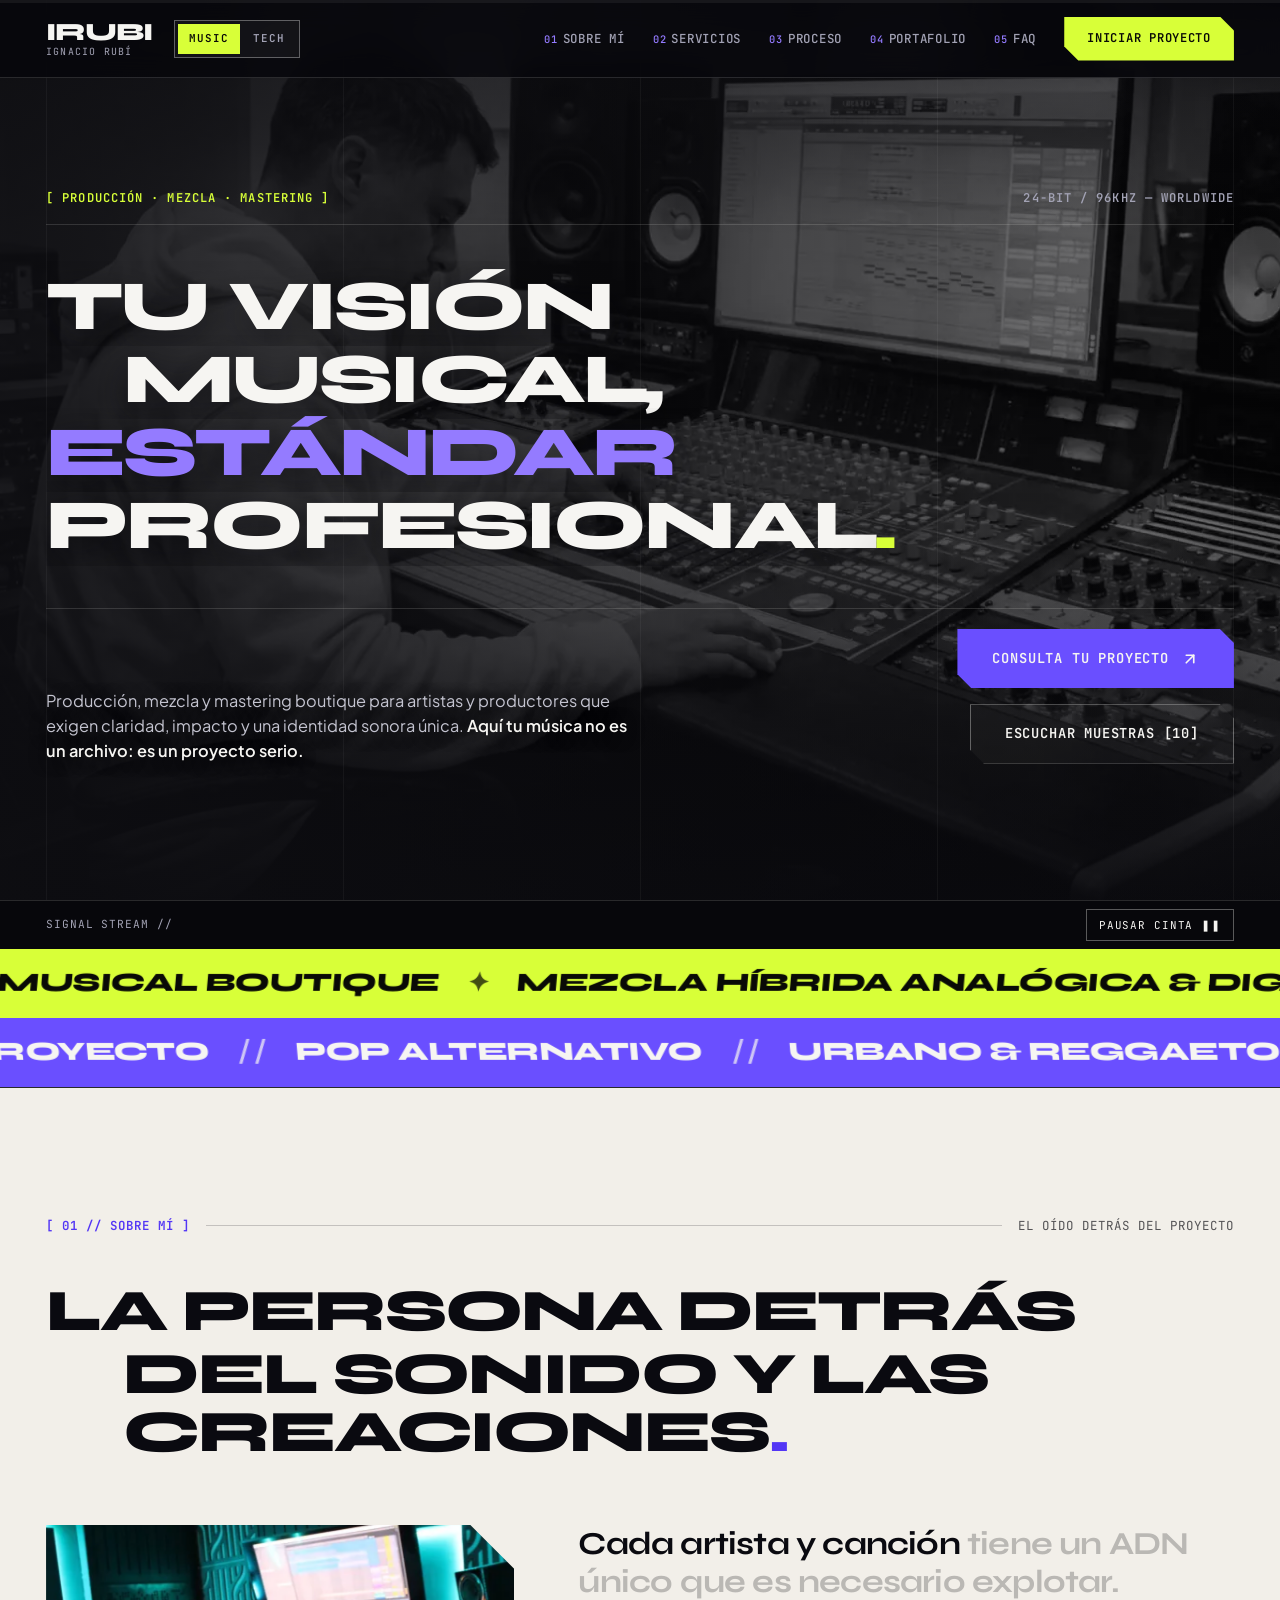
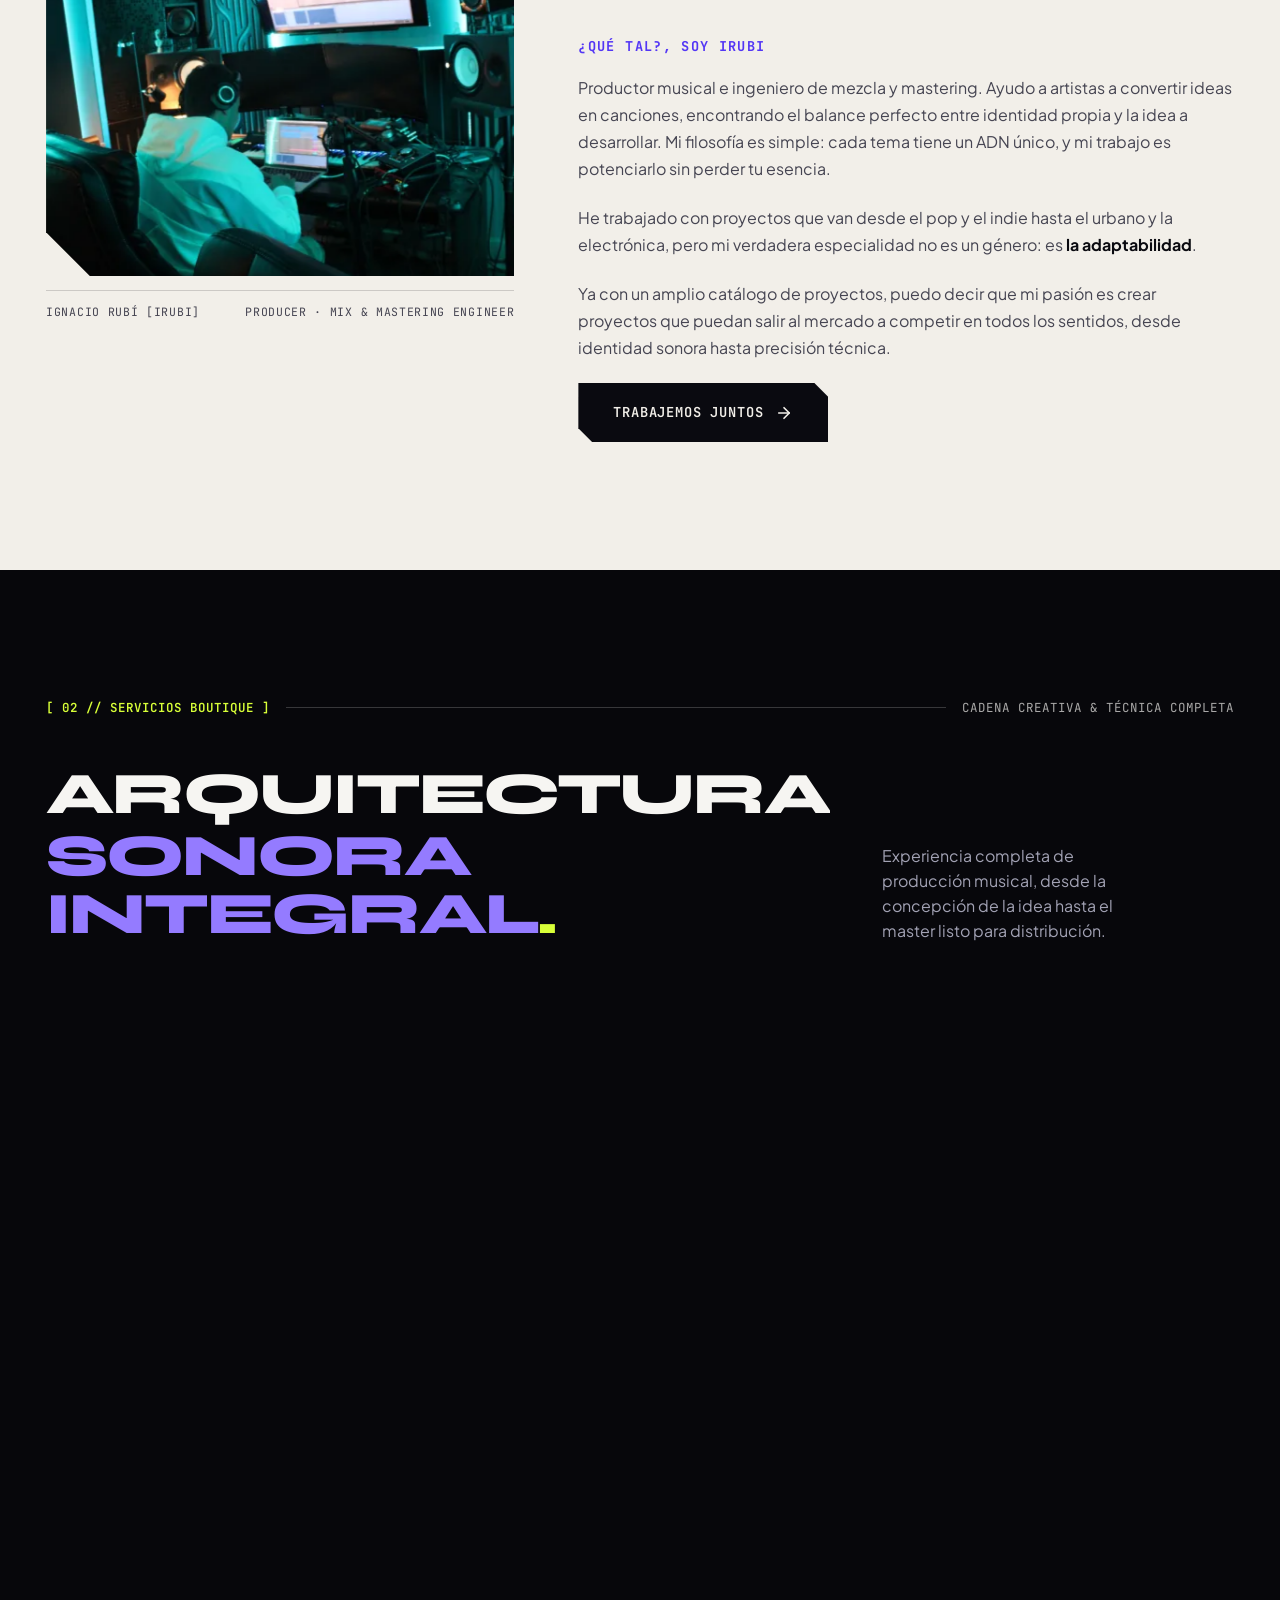
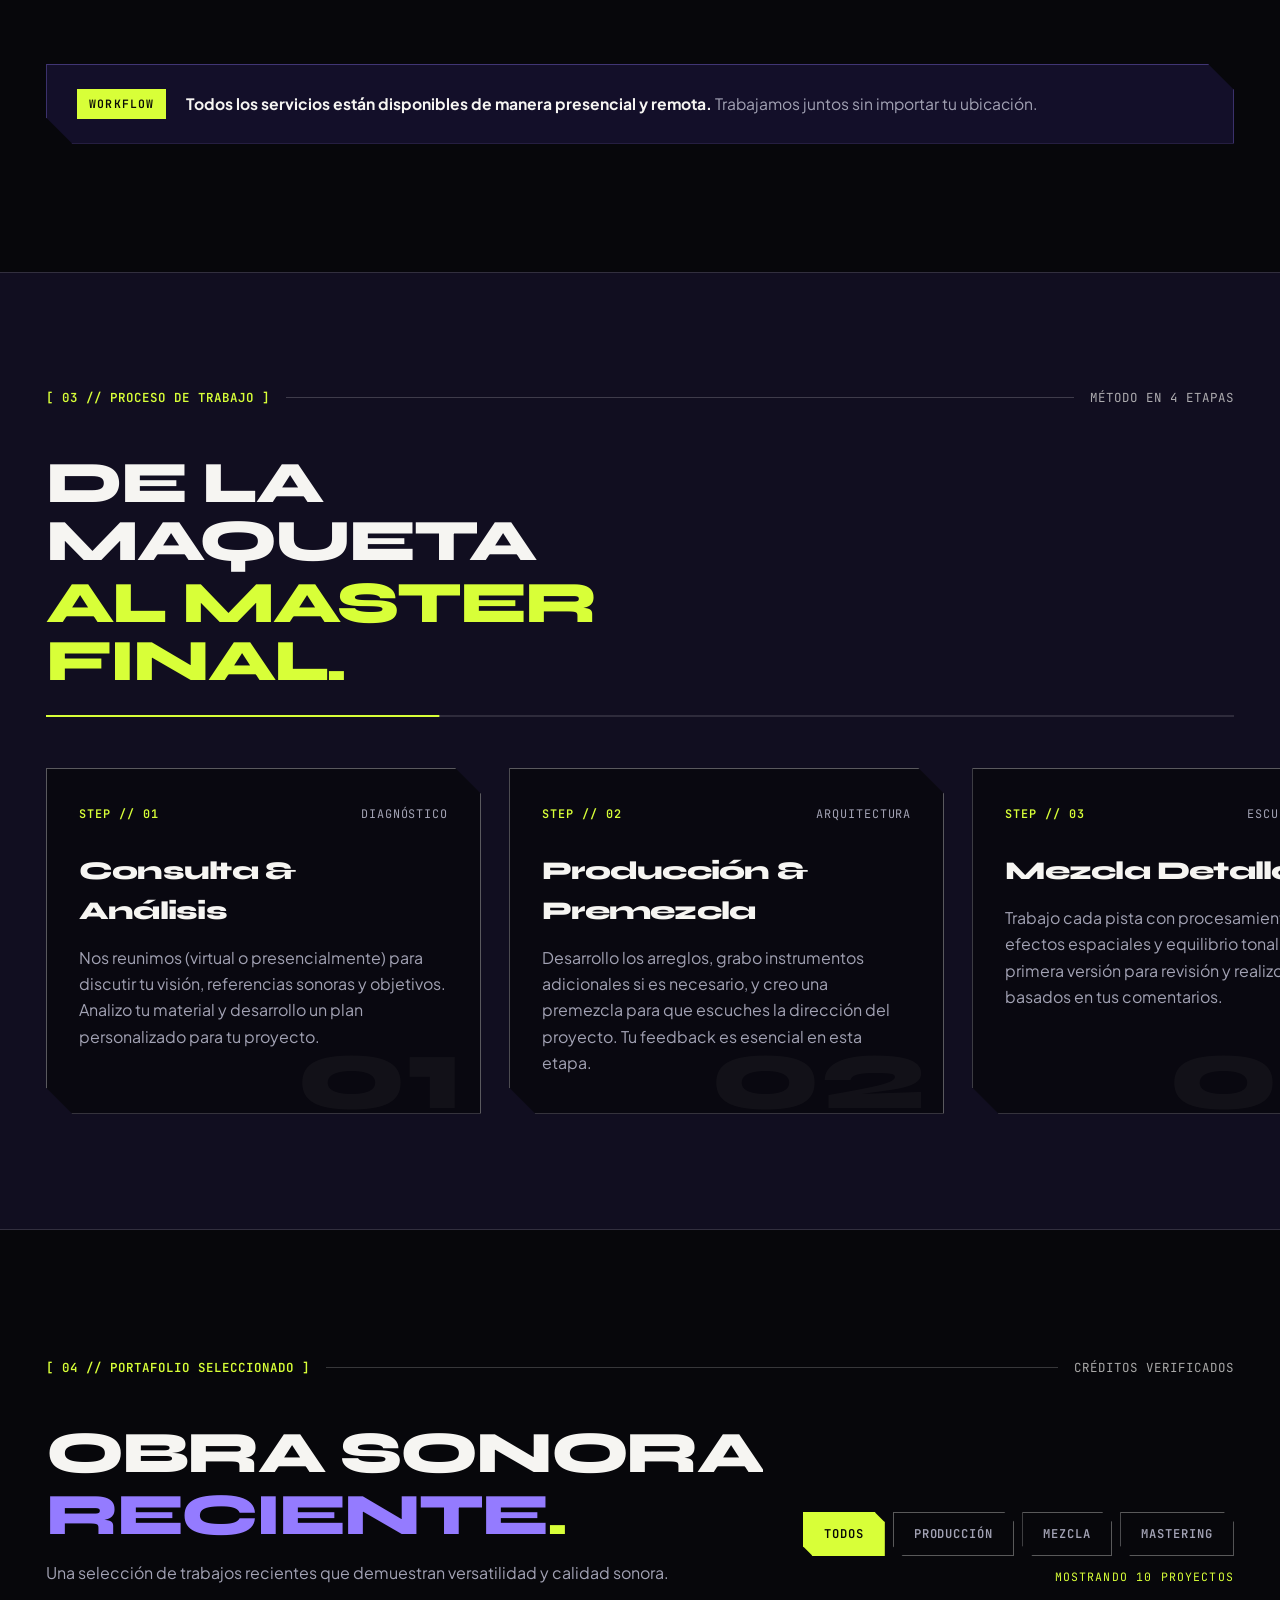
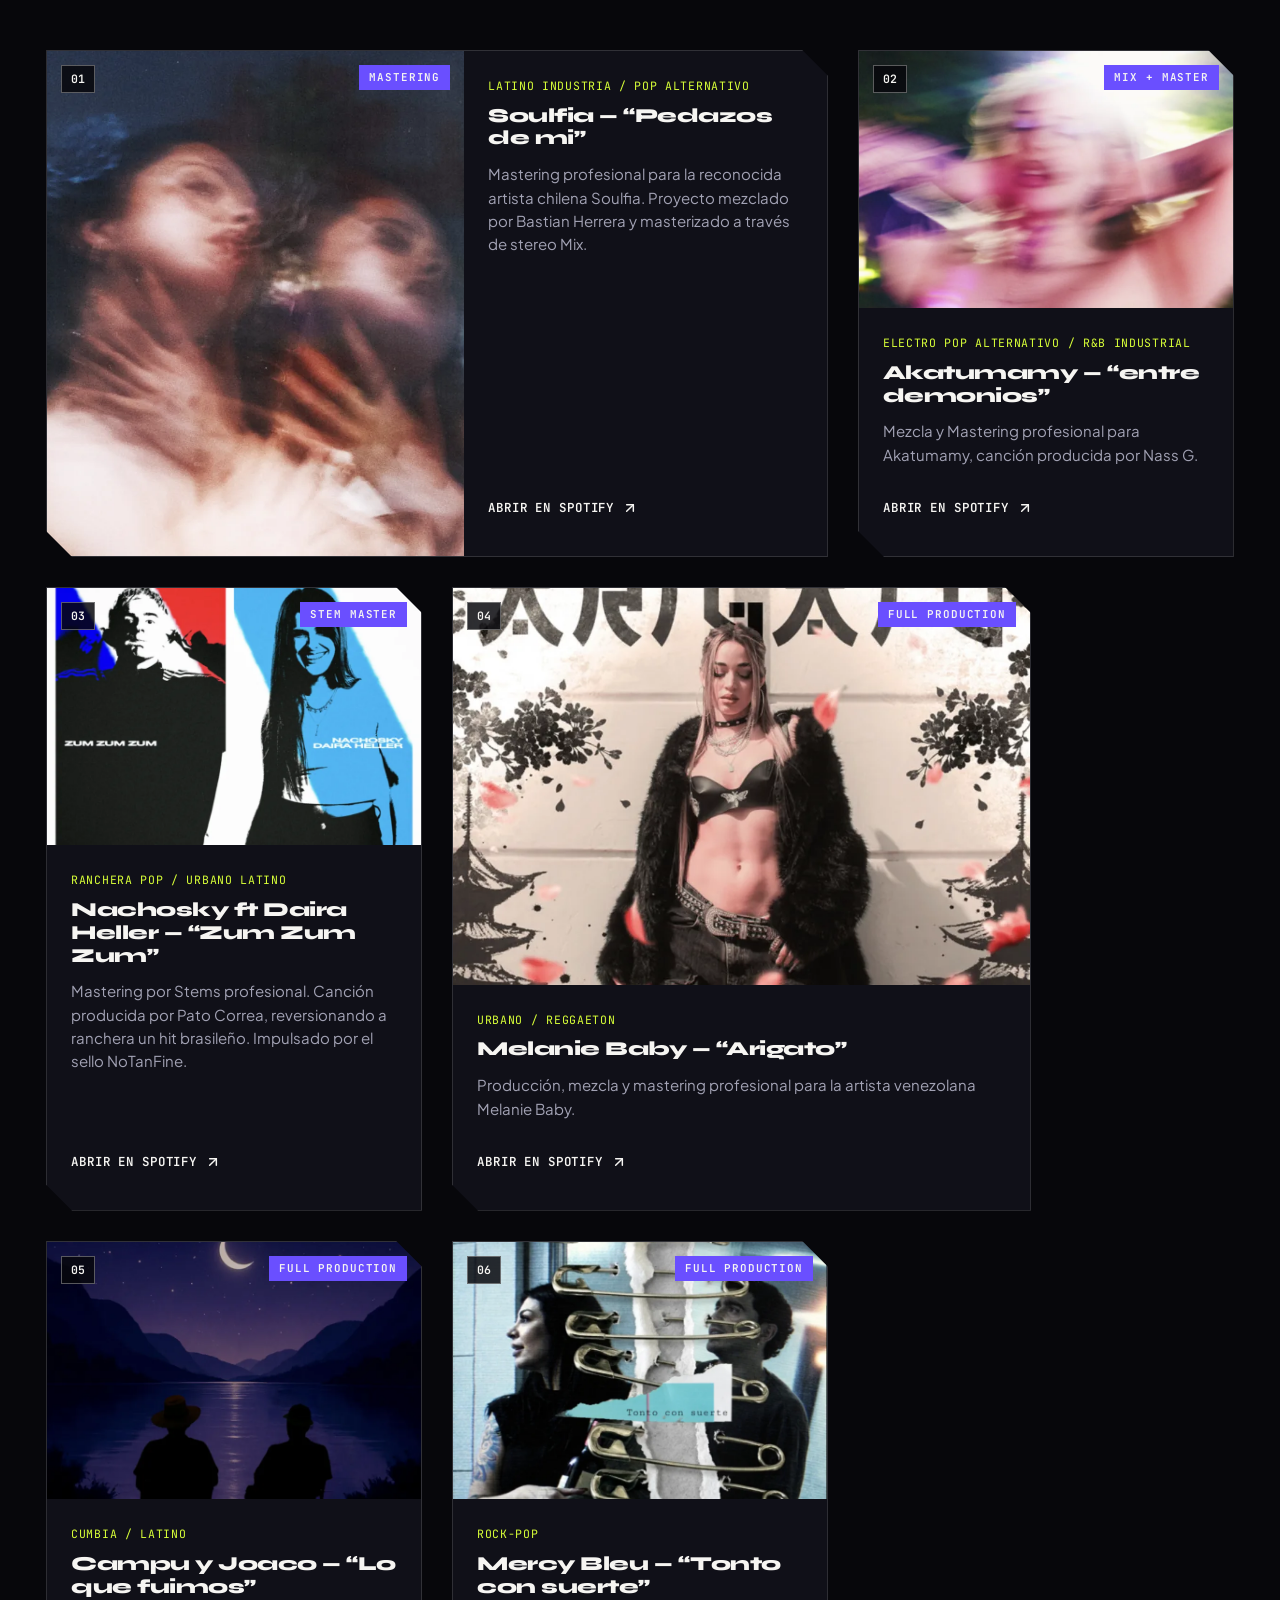
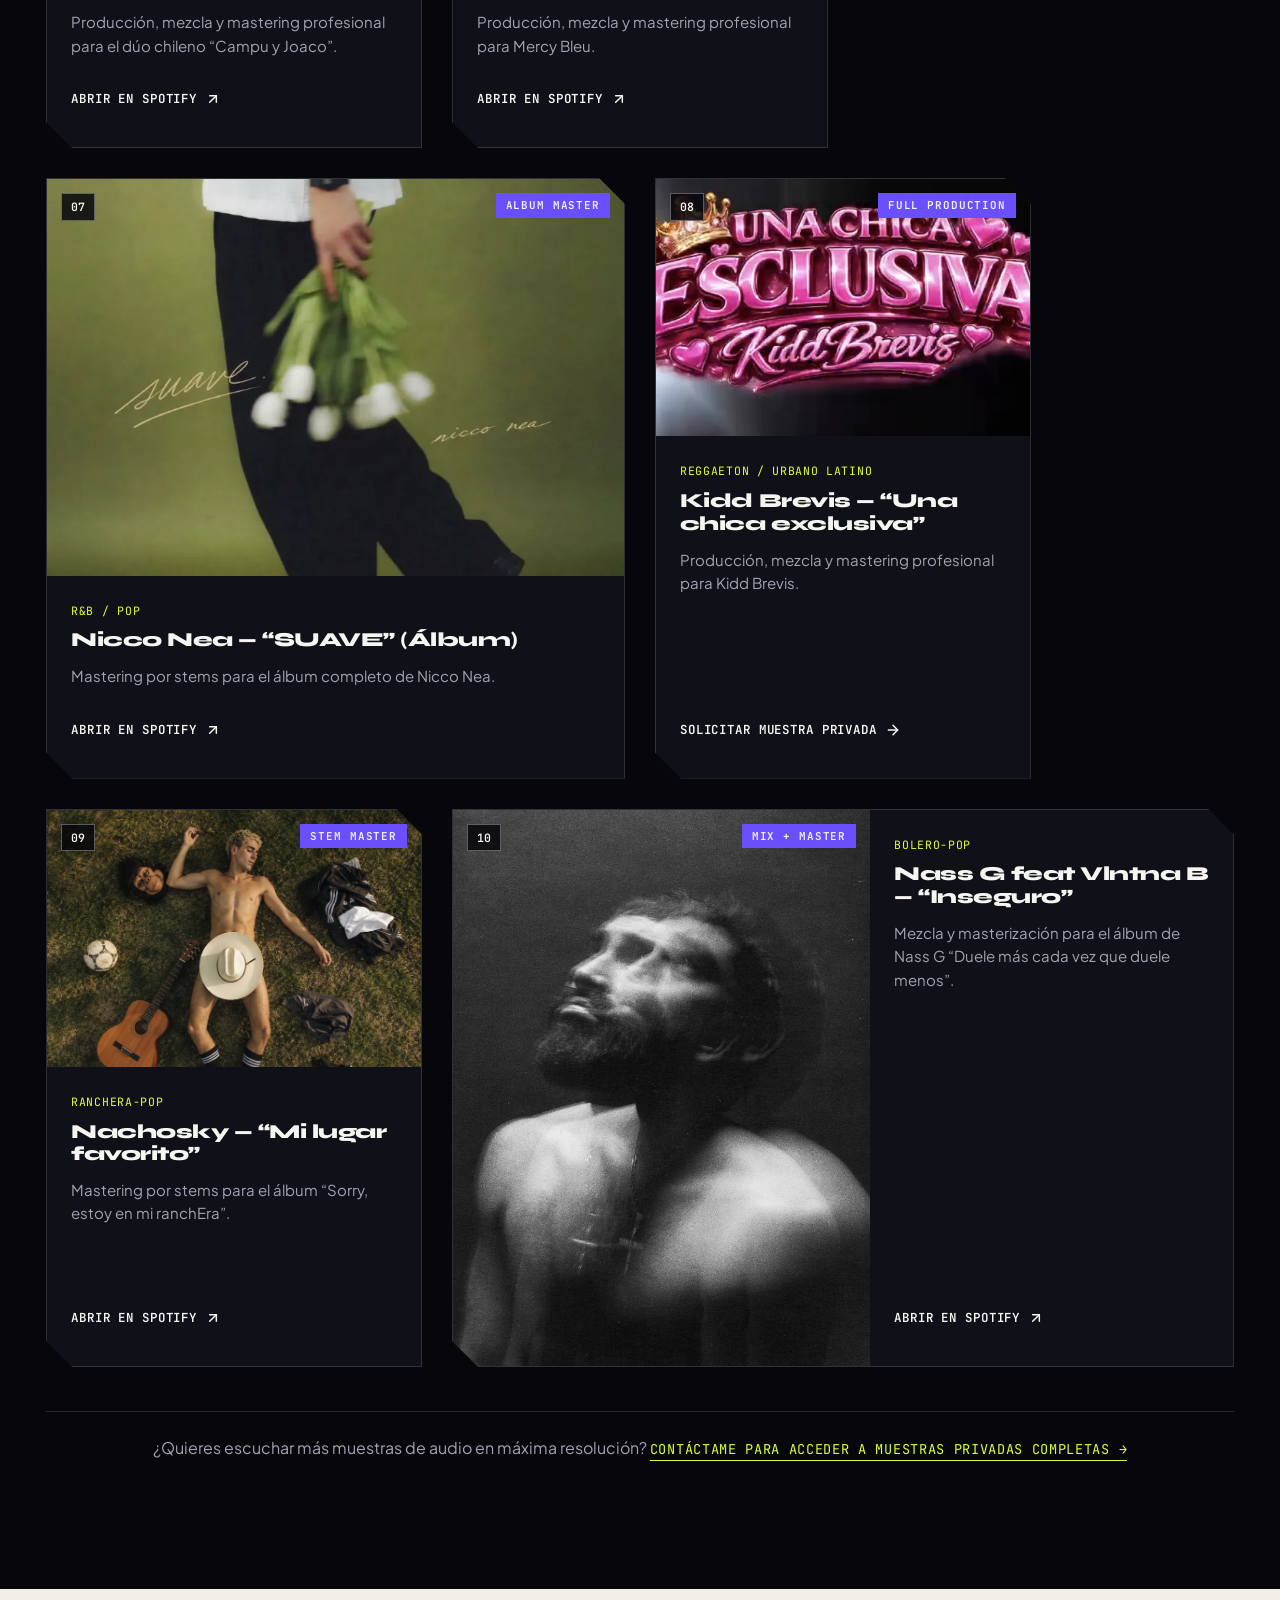
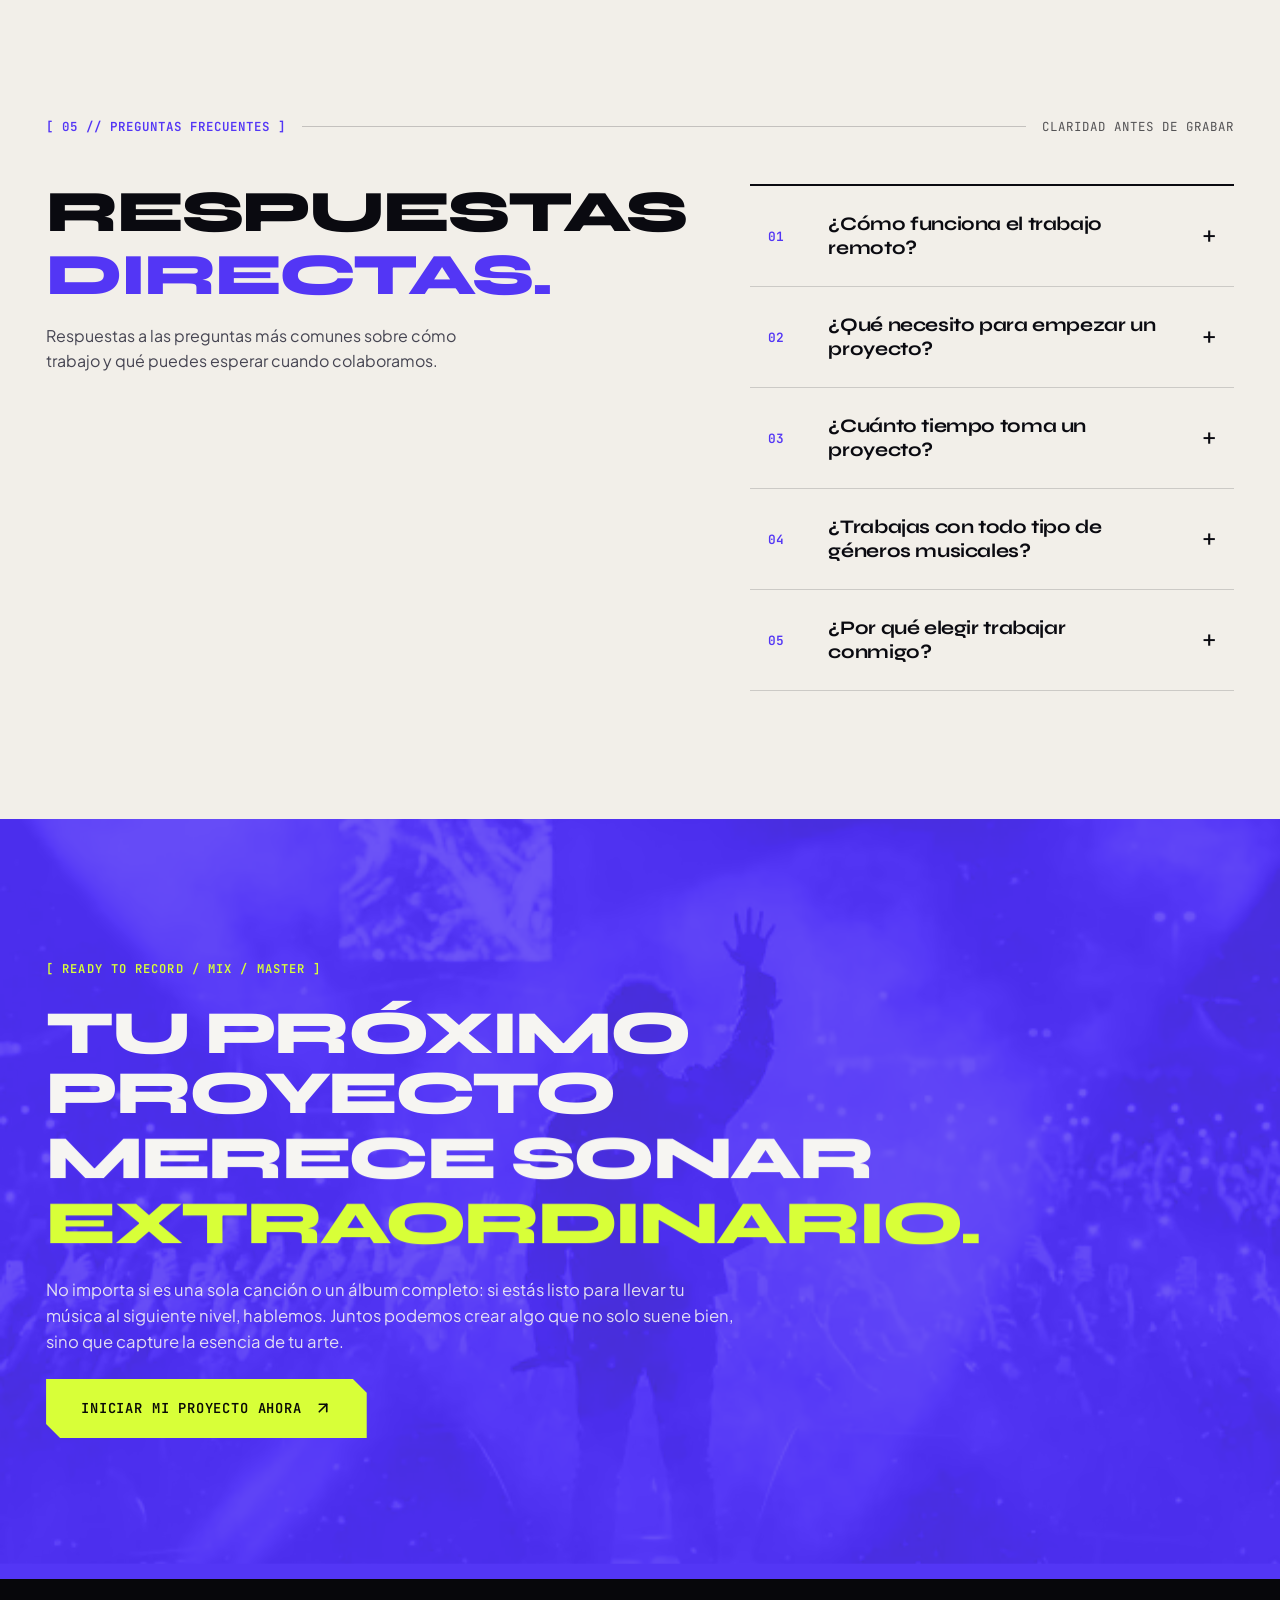
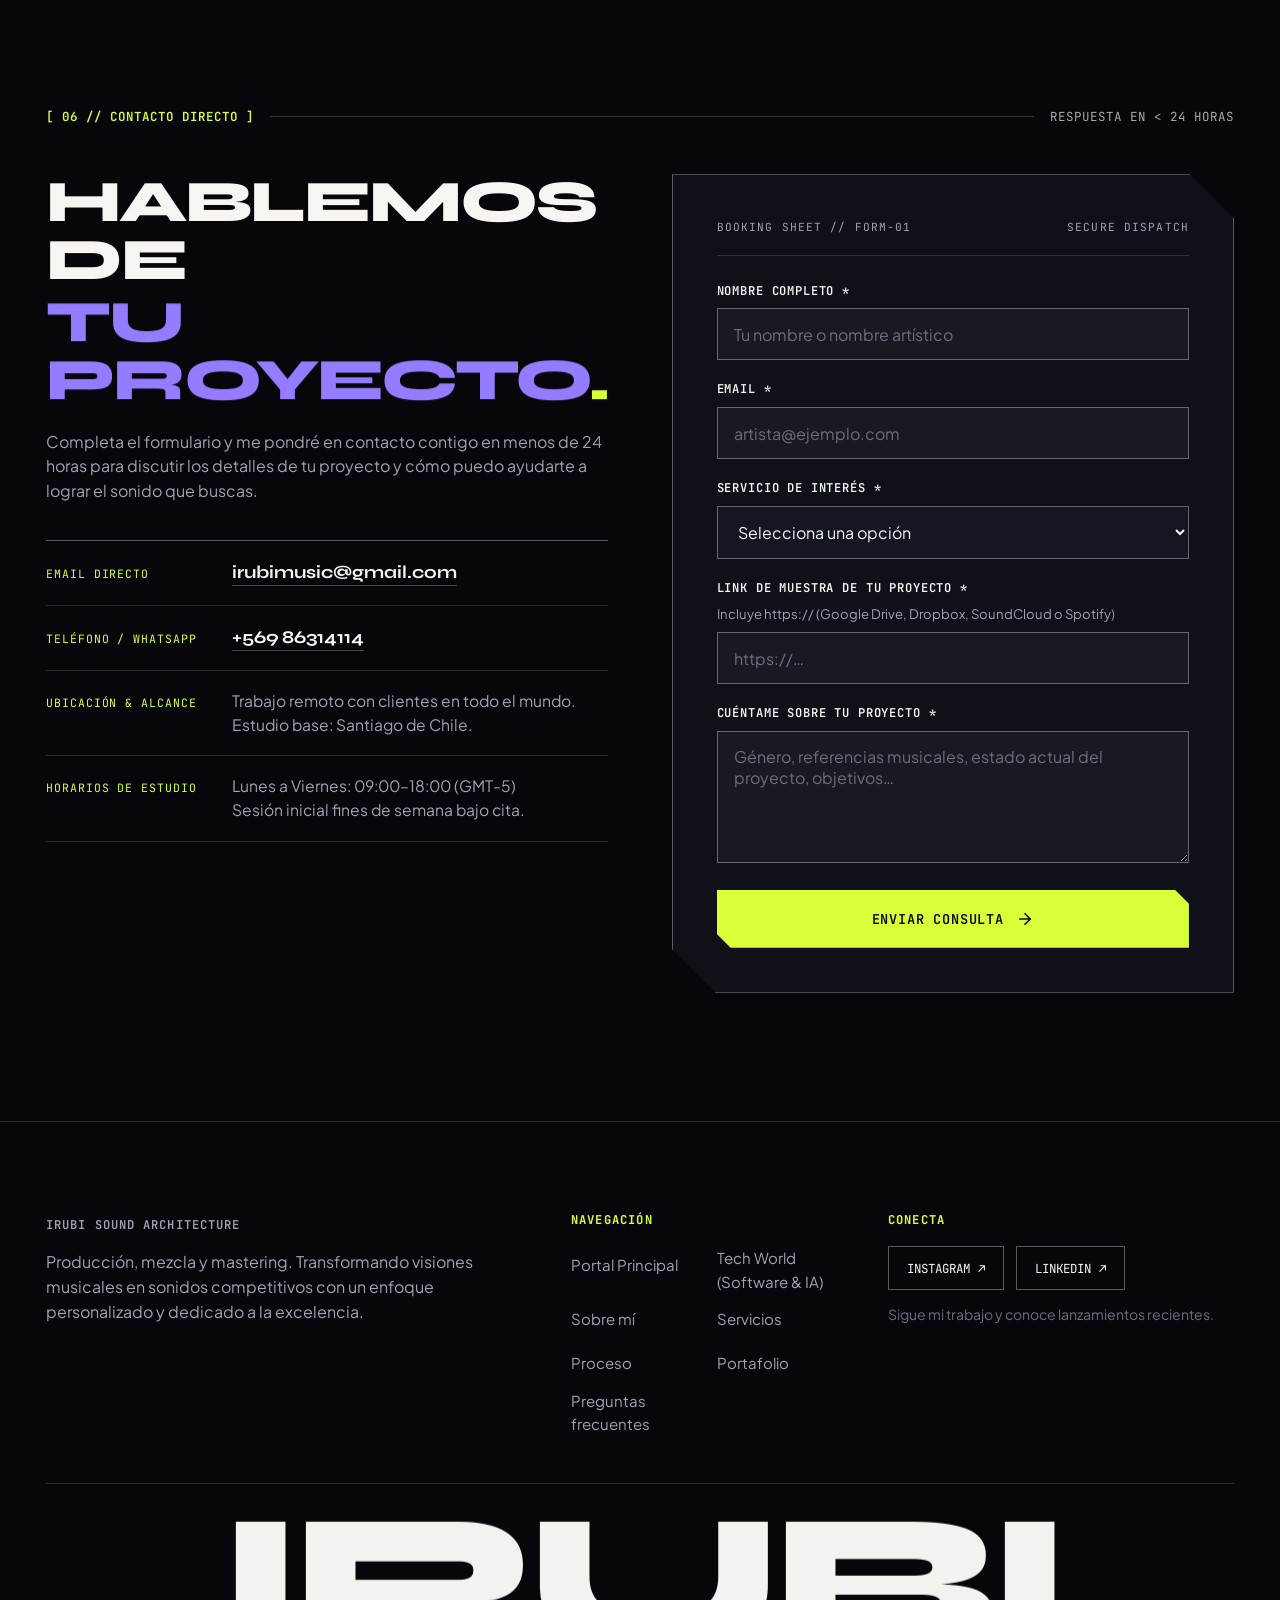
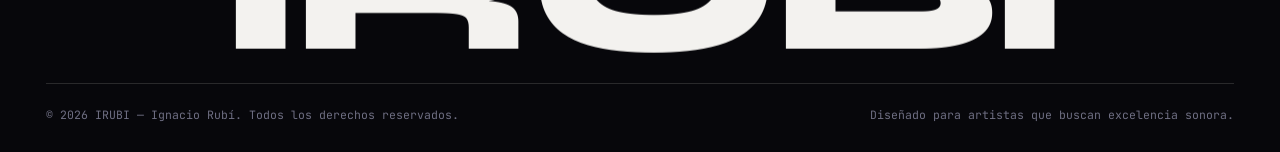
==== commit aee36f69: "Habilitar cleanUrls en Vercel y limpiar rutas a /, /music y /tech" ====
--- a/music.html
+++ b/music.html
@@ -145,14 +145,14 @@
     <header class="site-header" id="header">
         <div class="container header-inner">
             <div class="header-brand-group">
-                <a href="index.html" class="brand" data-magnetic="0.18" aria-label="IRUBI — Volver al portal principal">
+                <a href="/" class="brand" data-magnetic="0.18" aria-label="IRUBI — Volver al portal principal">
                     <span class="brand__mark">IRUBI</span>
                     <span class="brand__sub">IGNACIO RUBÍ</span>
                 </a>
 
                 <nav class="world-switch" aria-label="Cambiar de universo">
-                    <a href="music.html" class="world-switch__item is-active" aria-current="page">Music</a>
-                    <a href="tech.html" class="world-switch__item">Tech</a>
+                    <a href="/music" class="world-switch__item is-active" aria-current="page">Music</a>
+                    <a href="/tech" class="world-switch__item">Tech</a>
                 </nav>
             </div>
 
@@ -1276,8 +1276,8 @@
                 <div class="footer__nav-col">
                     <h4>Navegación</h4>
                     <ul>
-                        <li><a href="index.html">Portal Principal</a></li>
-                        <li><a href="tech.html">Tech World (Software &amp; IA)</a></li>
+                        <li><a href="/">Portal Principal</a></li>
+                        <li><a href="/tech">Tech World (Software &amp; IA)</a></li>
                         <li><a href="#about">Sobre mí</a></li>
                         <li><a href="#services">Servicios</a></li>
                         <li><a href="#process">Proceso</a></li>
--- a/estilo.css
+++ b/estilo.css
@@ -2911,9 +2911,14 @@
     .process-card,
     .contact__console,
     .tech-product-card,
-    .tech-spec-card {
+    .tech-contact-panel {
         clip-path: none;
         border: 1px solid ButtonText;
+    }
+
+    .tech-product-card__title--sonara {
+        background: none;
+        -webkit-text-fill-color: currentColor;
     }
 }
 
@@ -3529,6 +3534,23 @@
     color: var(--ink-dark);
 }
 
+/* Tech About Editorial Layout (without profile card) */
+.tech-about-editorial {
+    display: grid;
+    grid-template-columns: 5fr 7fr;
+    gap: clamp(28px, 5vw, 80px);
+    margin-top: clamp(36px, 5vw, 68px);
+    align-items: start;
+}
+
+.tech-about-editorial__lead .about__manifesto {
+    margin-bottom: 0;
+}
+
+.services__header-single {
+    margin-bottom: clamp(44px, 6vw, 84px);
+}
+
 /* Tech Showcase Grid (SONARA & MIXBUS) */
 .tech-showcase-grid {
     display: grid;
@@ -3547,11 +3569,31 @@
 }
 
 .tech-product-card--sonara {
-    border-top: 3px solid var(--volt);
+    border-top: 3px solid #C9A03D;
 }
 
 .tech-product-card--mixbus {
-    border-top: 3px solid var(--violet-bright);
+    border-top: 3px solid #C8F135;
+}
+
+.tech-window-bar__id--sonara {
+    color: #E2BC5C;
+}
+
+.tech-window-bar__id--mixbus {
+    color: #C8F135;
+}
+
+.tech-product-card__title--sonara {
+    color: #E2BC5C;
+    background: linear-gradient(135deg, #F0CE71 0%, #DDB44F 52%, #C9A03D 100%);
+    -webkit-background-clip: text;
+    background-clip: text;
+    -webkit-text-fill-color: transparent;
+}
+
+.tech-product-card__title--mixbus {
+    color: #C8F135;
 }
 
 @media (hover: hover) and (pointer: fine) {
@@ -3571,7 +3613,7 @@
     justify-content: space-between;
     align-items: center;
     gap: 12px;
-    padding: 12px 20px;
+    padding: 12px calc(var(--cut-lg) + 12px) 12px 20px;
     background: rgba(255, 255, 255, 0.03);
     border-bottom: 1px solid var(--line-dark);
     font-family: var(--font-mono);
@@ -3891,9 +3933,14 @@
    RESPONSIVE: SPLIT PORTAL & TECH WORLD
    ========================================================================== */
 @media (max-width: 960px) {
+    .tech-about-editorial,
     .tech-showcase-grid,
     .tech-contact-grid {
         grid-template-columns: 1fr;
+    }
+
+    .services__header-single {
+        margin-bottom: 32px;
     }
 
     .world-switch {
@@ -4129,6 +4176,15 @@
         line-height: 1.01;
     }
 
+    .tech-about-editorial {
+        gap: 20px;
+        margin-top: 24px;
+    }
+
+    .services__header-single {
+        margin-bottom: 24px;
+    }
+
     .tech-spec-card {
         padding: 20px 18px;
     }
@@ -4153,7 +4209,7 @@
         flex-direction: column;
         align-items: flex-start;
         gap: 3px;
-        padding: 10px 16px;
+        padding: 10px calc(var(--cut-lg) + 8px) 10px 16px;
     }
 
     .tech-window-bar__url {
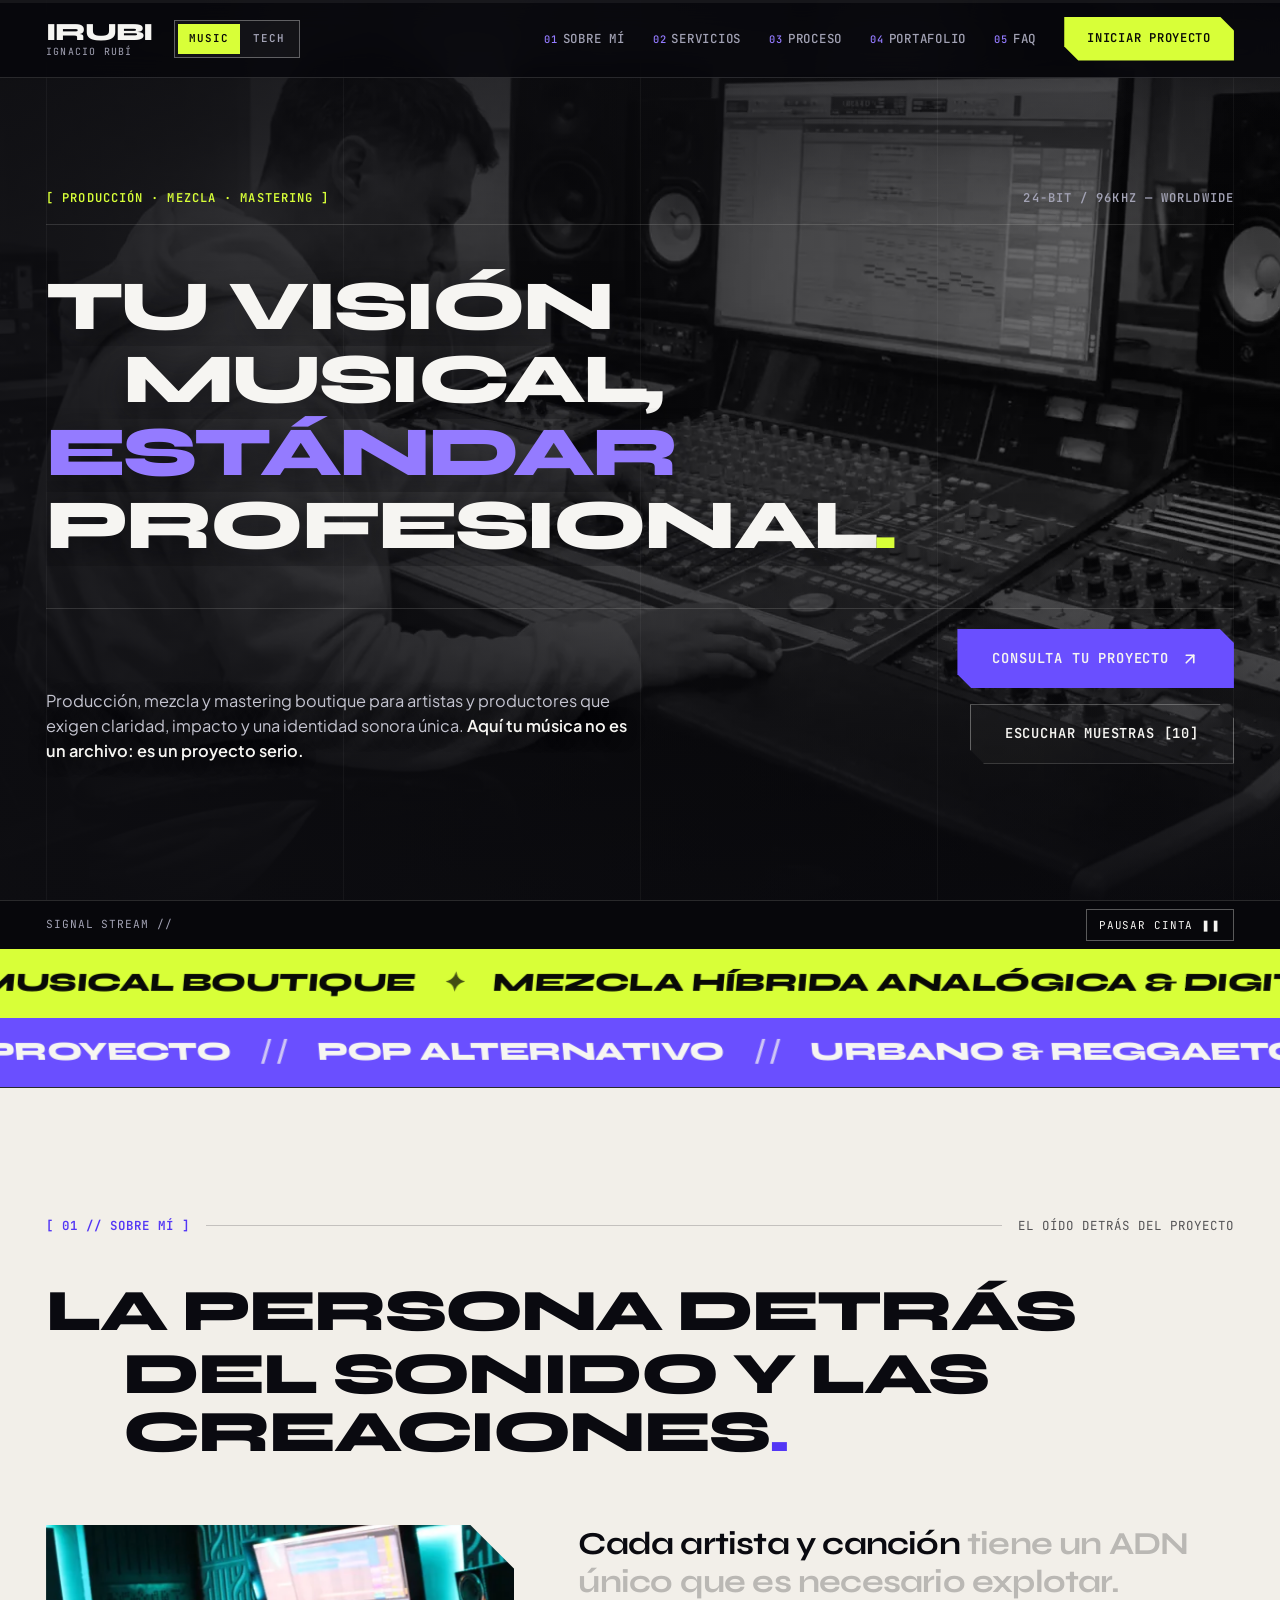
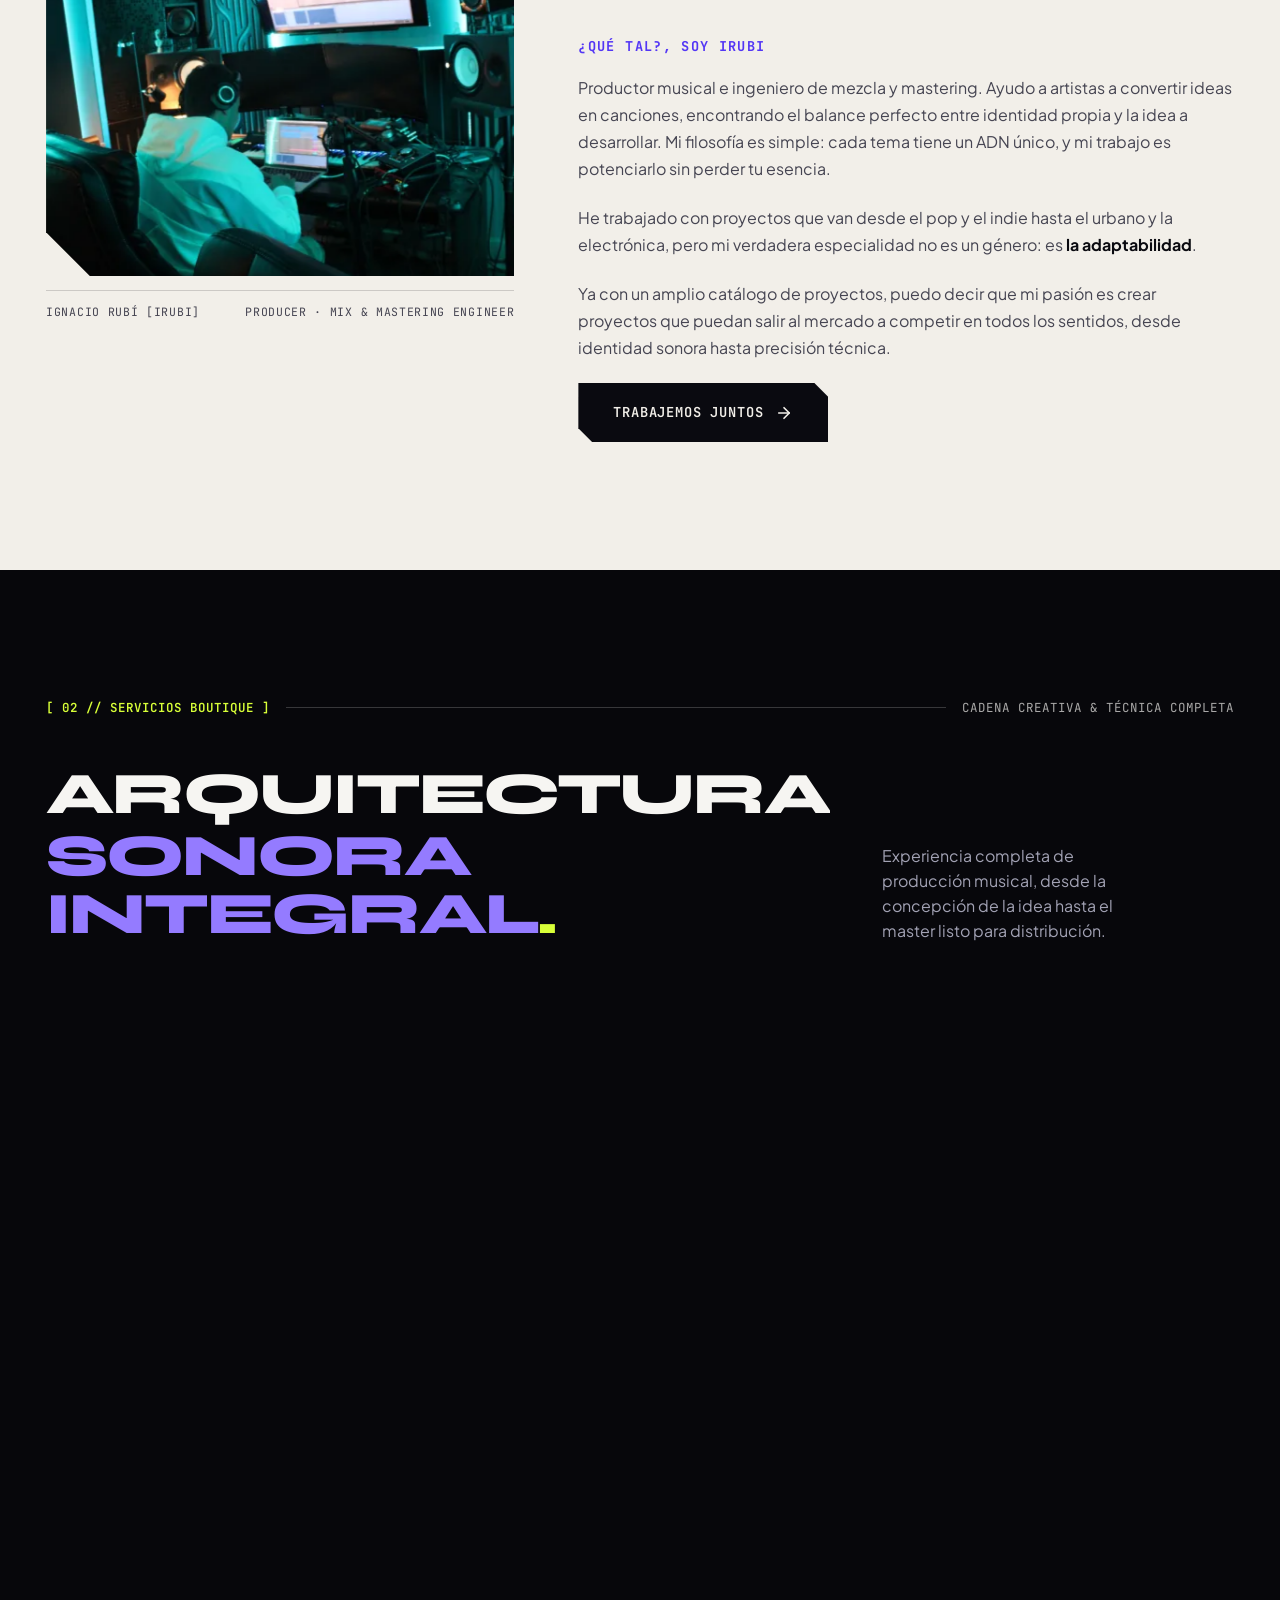
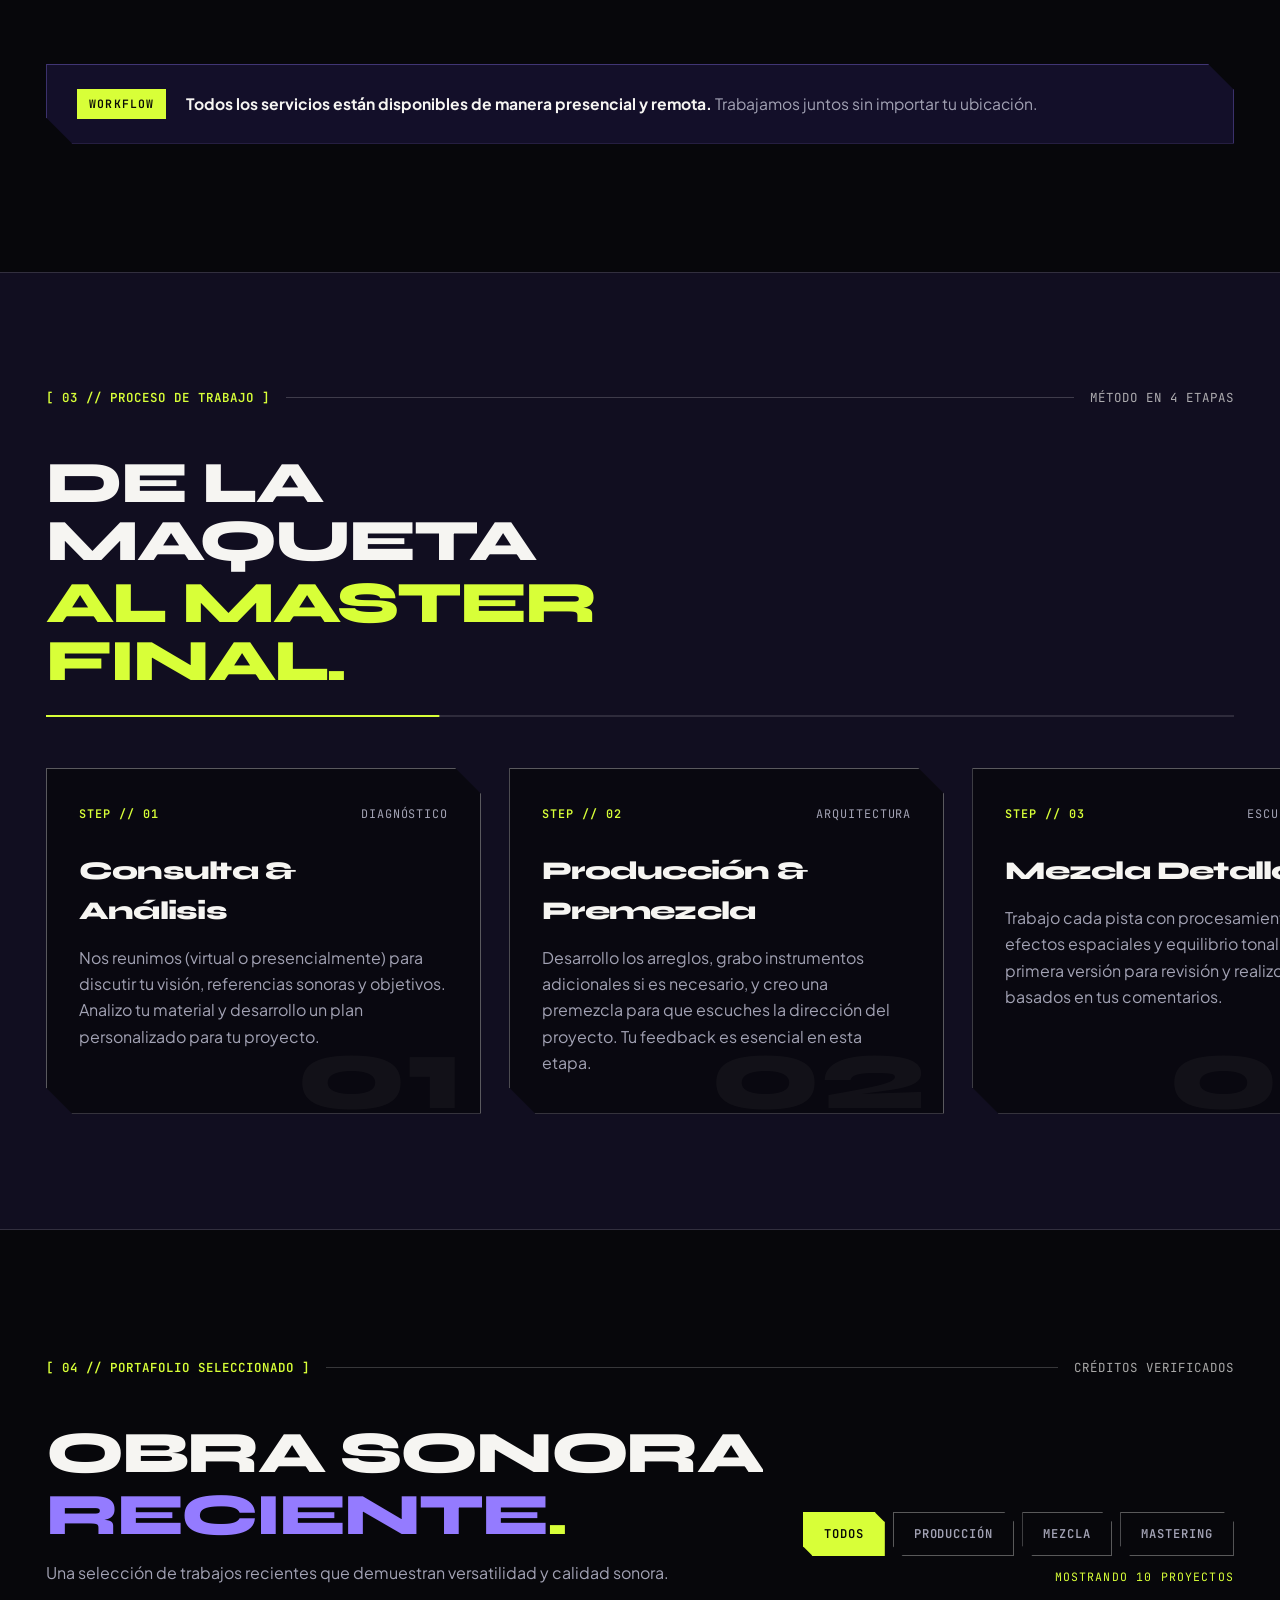
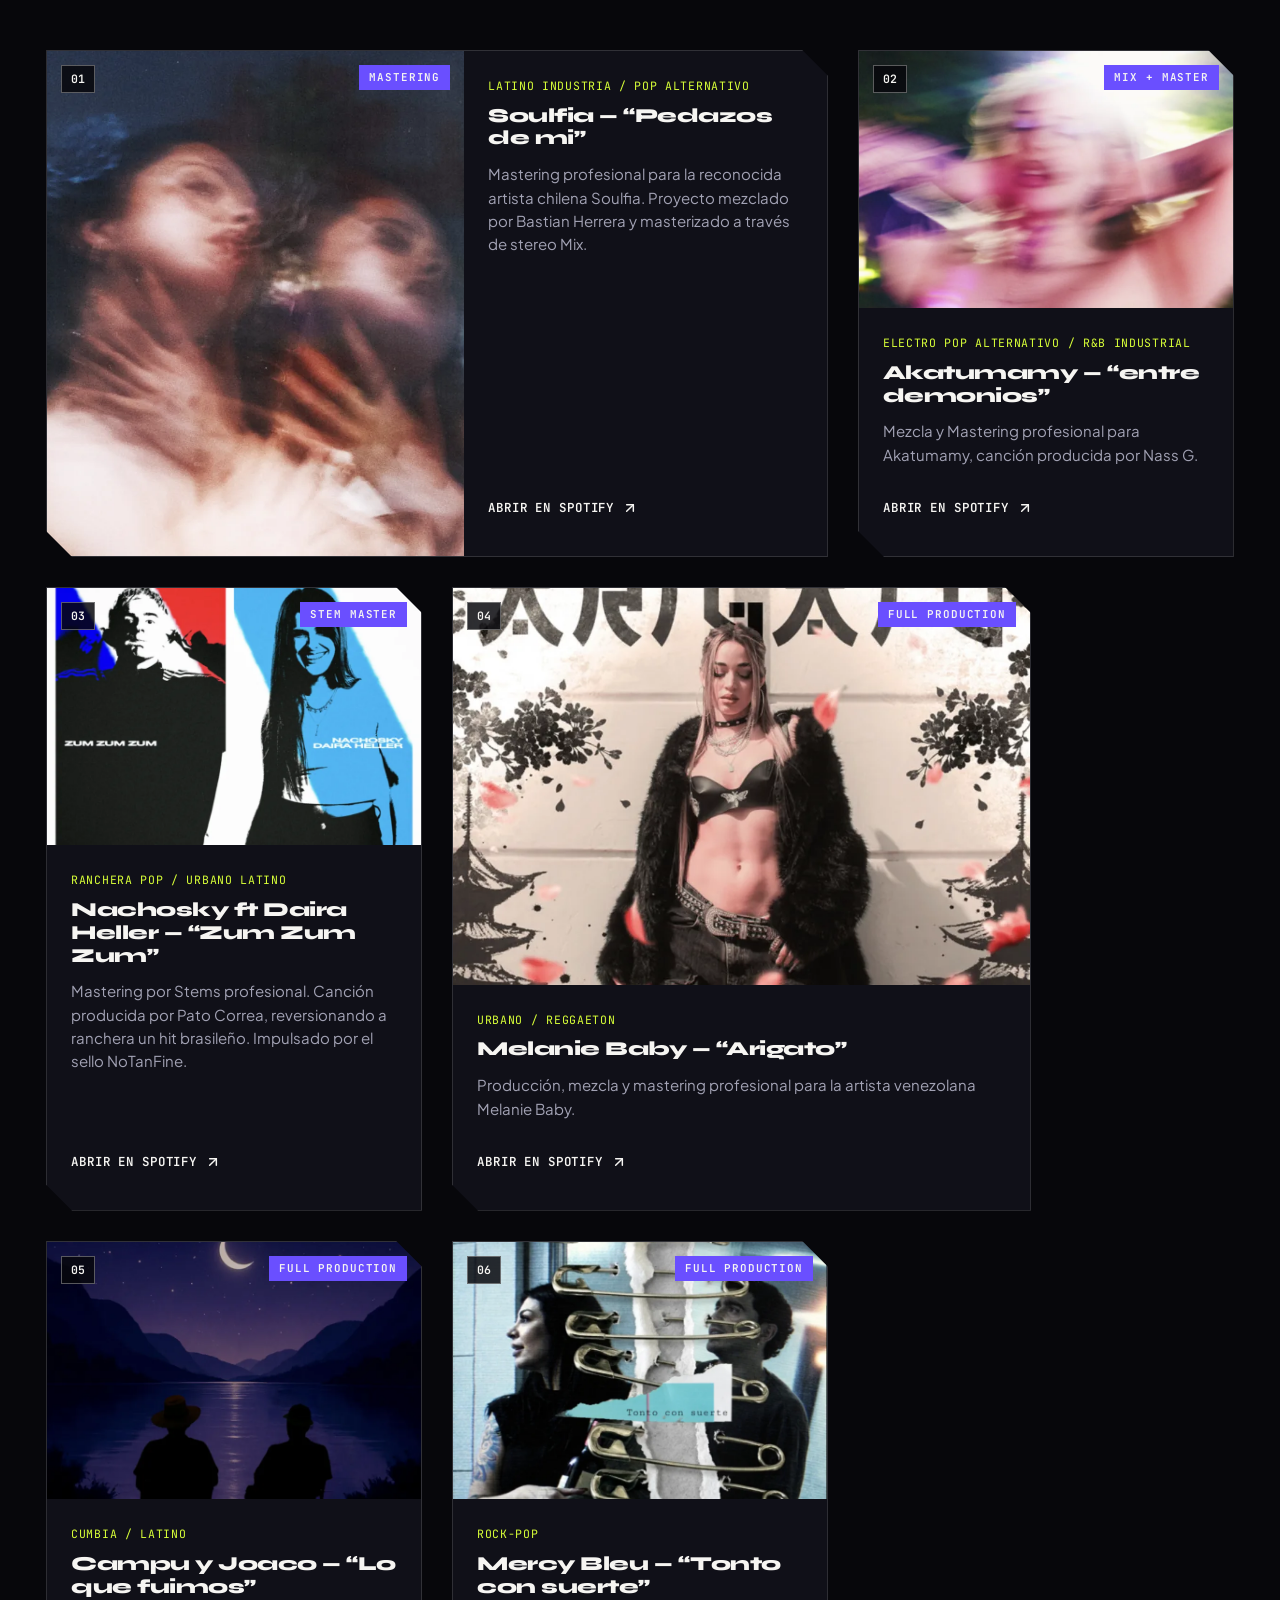
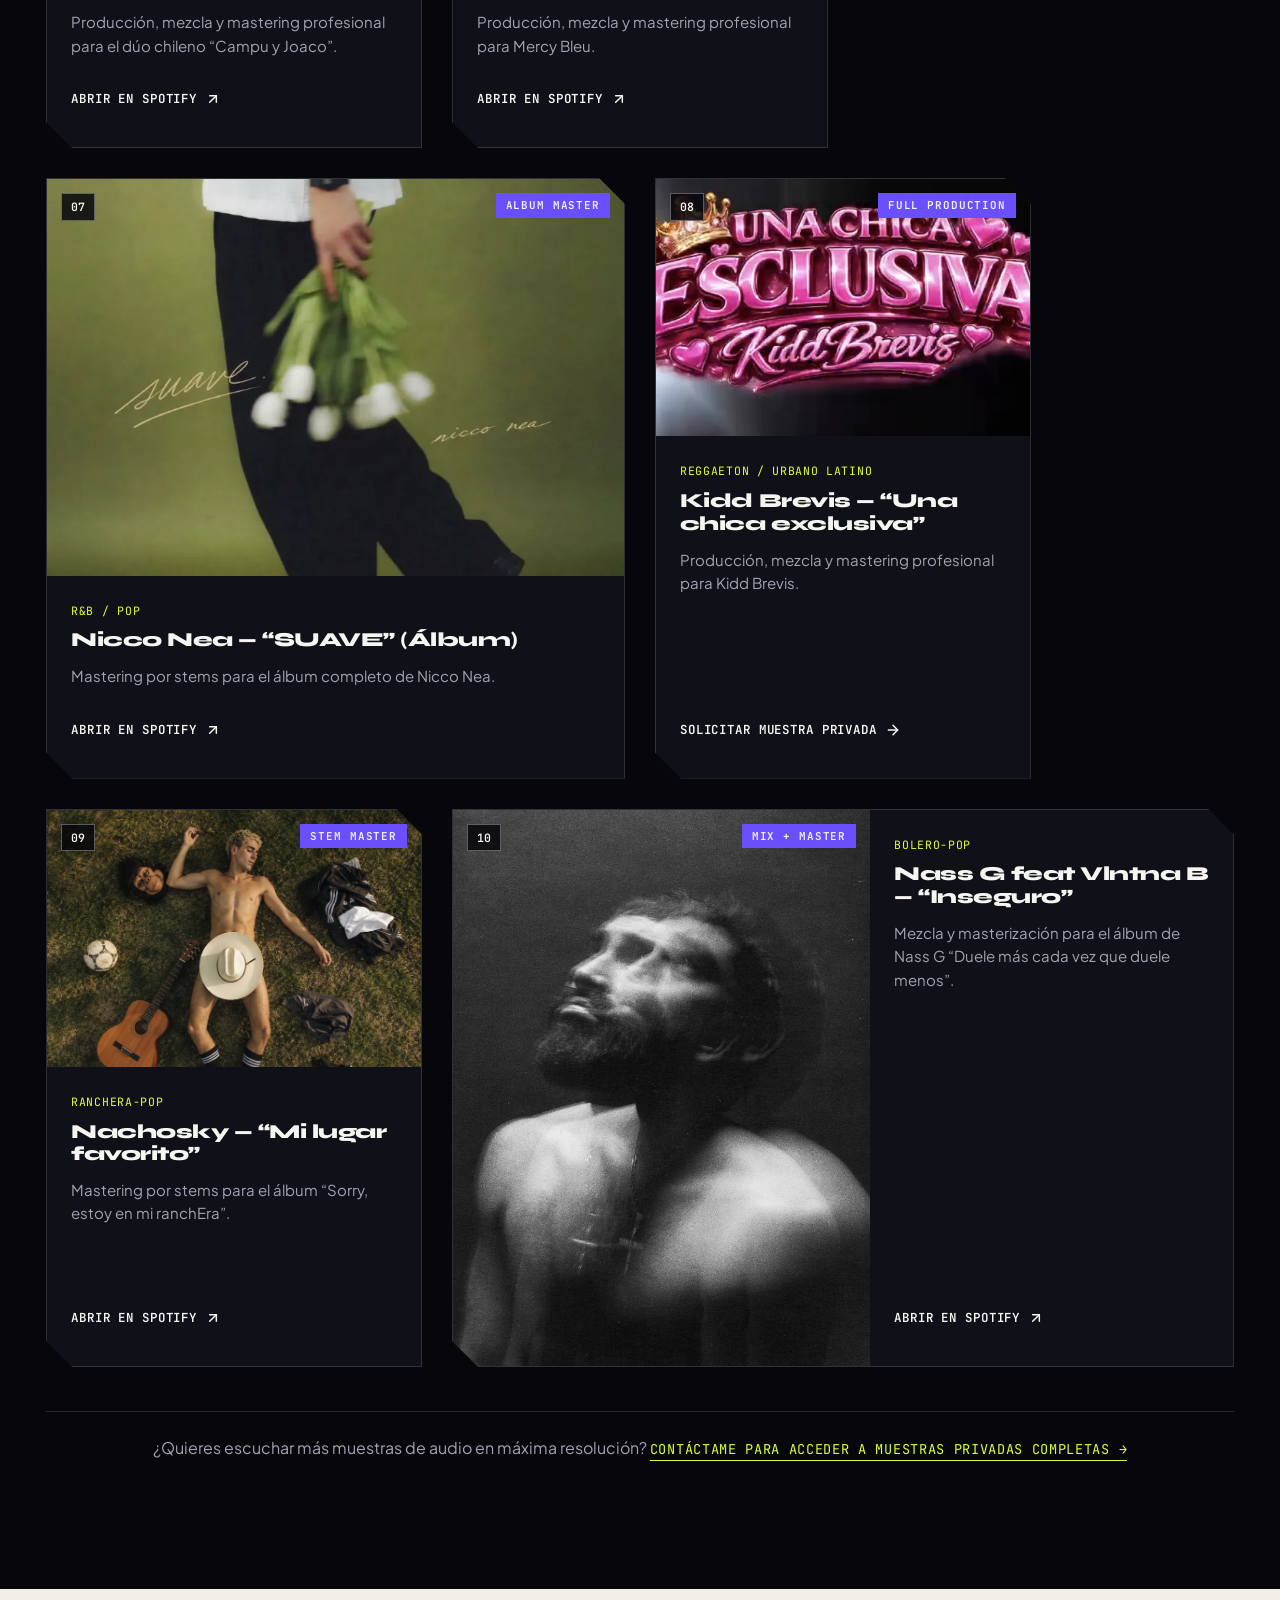
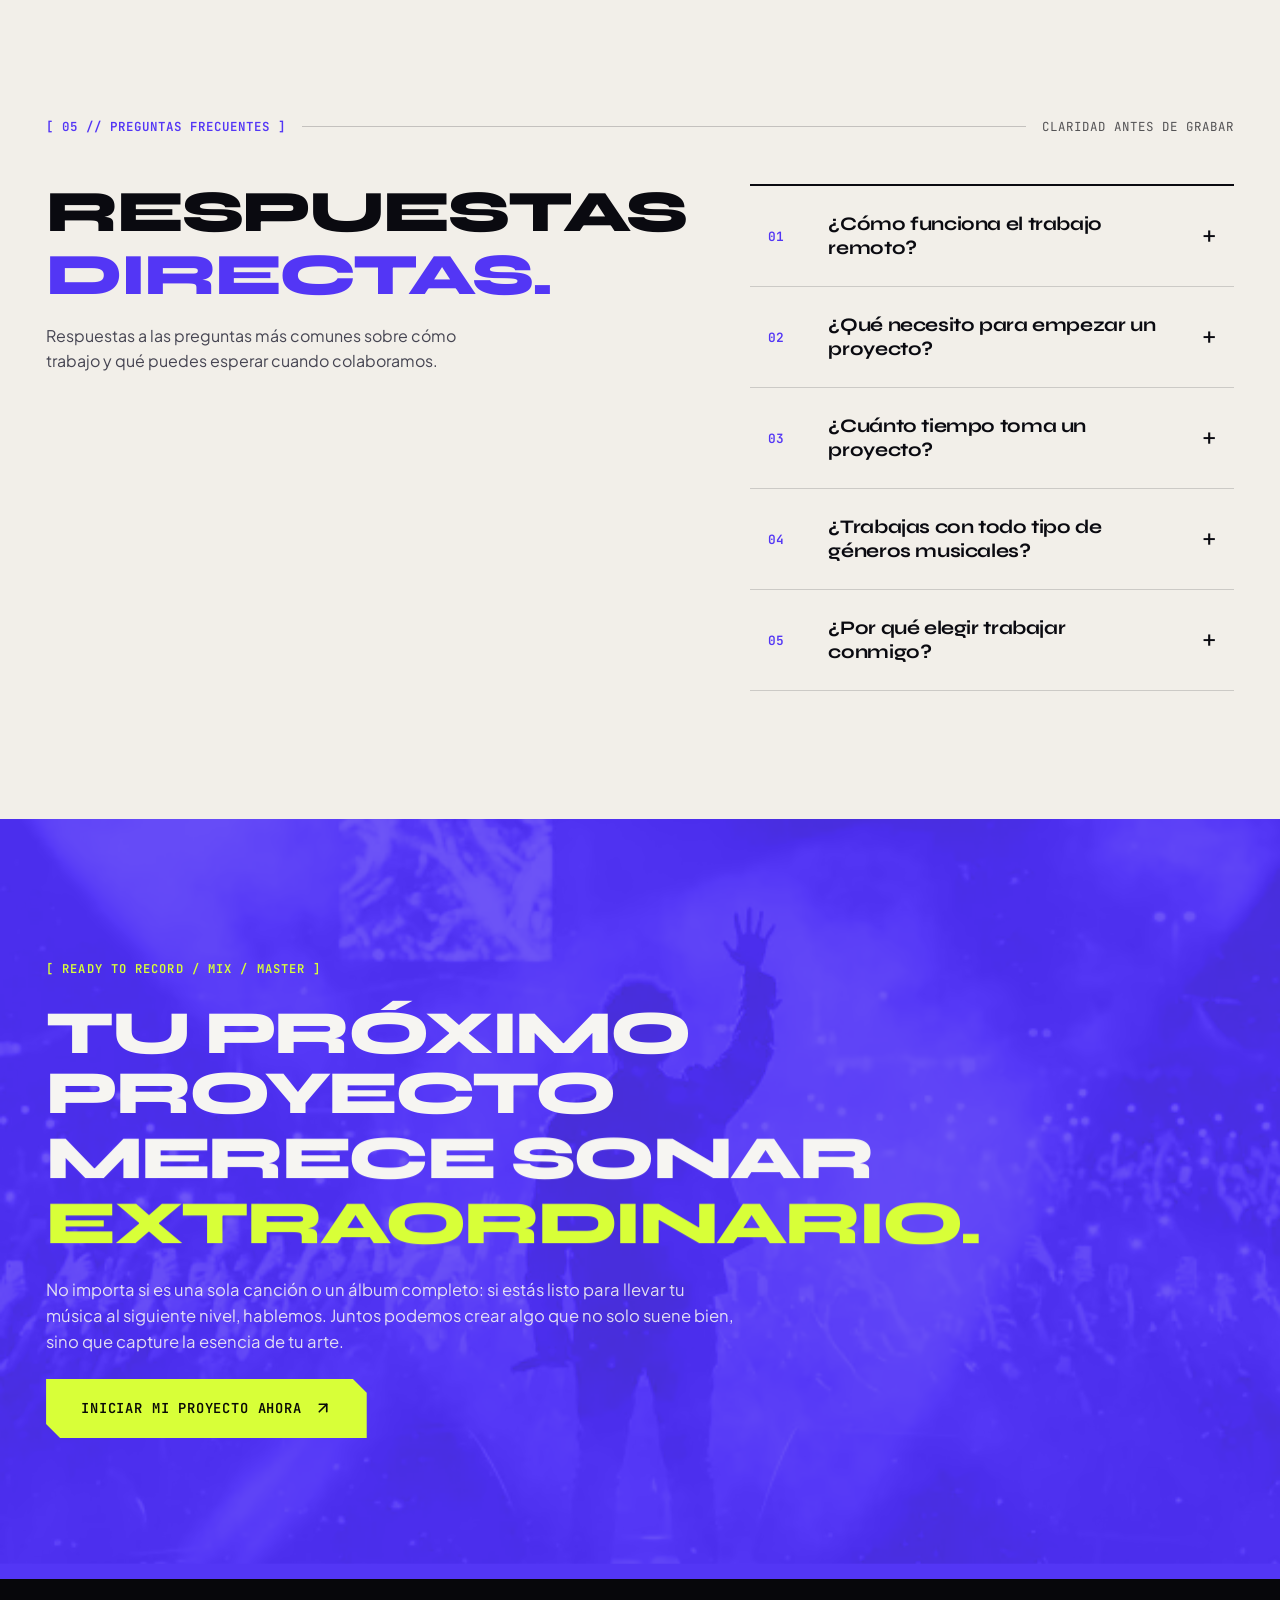
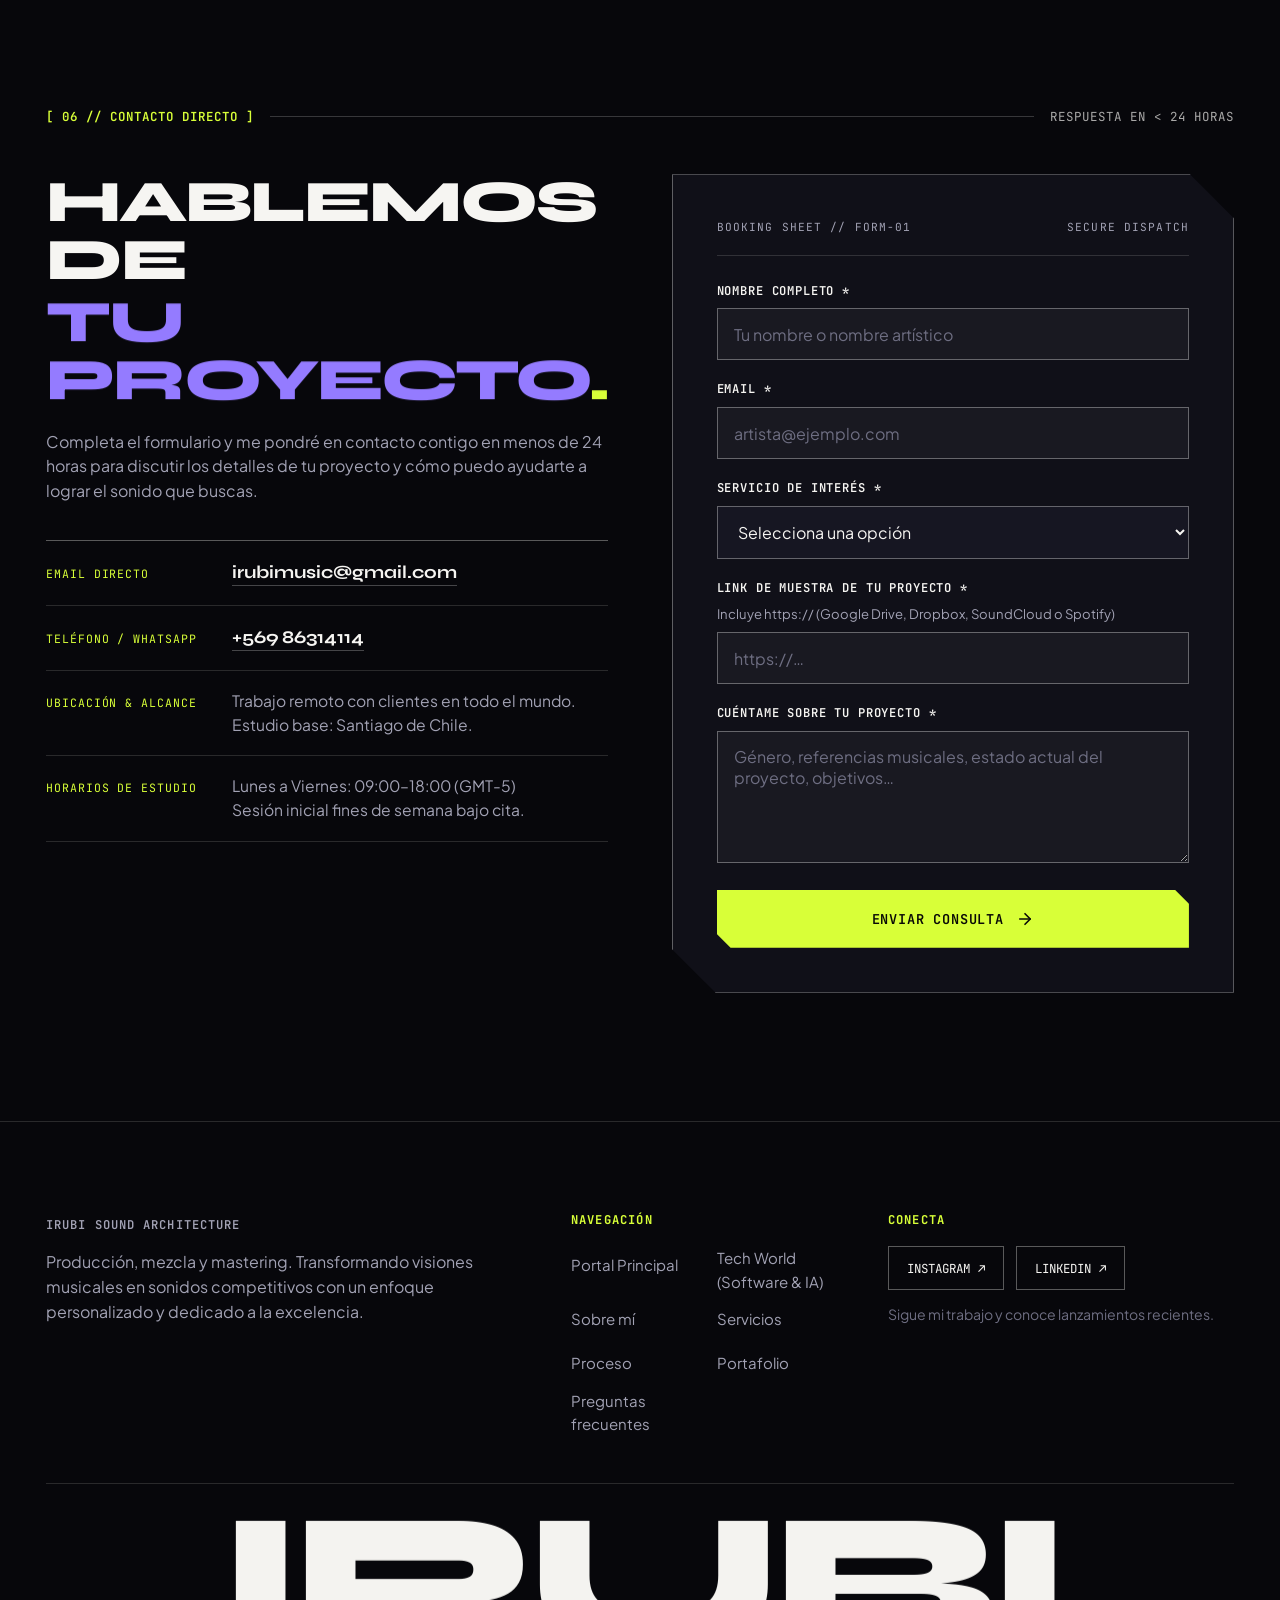
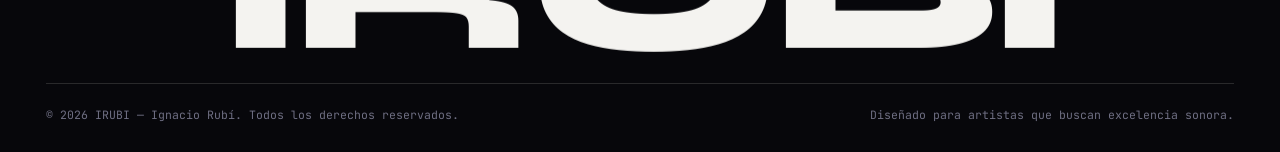
==== commit 82772d3c: "og:image ajuste" ====
--- a/music.html
+++ b/music.html
@@ -9,24 +9,26 @@
     <meta name="description"
         content="Producción musical, mezcla y mastering boutique por Ignacio Rubí (IRUBI). Sonido competitivo, claridad e identidad sonora única para artistas y productores desde Santiago de Chile hacia el mundo.">
     <meta name="robots" content="index, follow, max-image-preview:large">
+    <link rel="canonical" href="https://www.irubi.cl/music">
 
     <!-- Open Graph & Social Sharing -->
     <meta property="og:type" content="website">
     <meta property="og:locale" content="es_CL">
     <meta property="og:site_name" content="IRUBI">
+    <meta property="og:url" content="https://www.irubi.cl/music">
     <meta property="og:title" content="IRUBI | Producción Musical, Mezcla &amp; Mastering Boutique">
     <meta property="og:description"
         content="Producción, mezcla y mastering boutique para artistas y productores que exigen claridad, impacto y una identidad sonora única.">
-    <meta property="og:image" content="imagenes/IRUBIBLACK.png">
-    <meta property="og:image:type" content="image/png">
-    <meta property="og:image:width" content="1920">
-    <meta property="og:image:height" content="1080">
-    <meta property="og:image:alt" content="Logo de IRUBI — Producción musical, mezcla y mastering">
+    <meta property="og:image" content="https://www.irubi.cl/imagenes/opt/og-irubi-1200x630.jpg">
+    <meta property="og:image:type" content="image/jpeg">
+    <meta property="og:image:width" content="1200">
+    <meta property="og:image:height" content="630">
+    <meta property="og:image:alt" content="IRUBI — Music &amp; Tech">
     <meta name="twitter:card" content="summary_large_image">
     <meta name="twitter:title" content="IRUBI | Producción Musical, Mezcla &amp; Mastering Boutique">
     <meta name="twitter:description"
         content="Producción, mezcla y mastering boutique para artistas y productores que exigen claridad, impacto y una identidad sonora única.">
-    <meta name="twitter:image" content="imagenes/IRUBIBLACK.png">
+    <meta name="twitter:image" content="https://www.irubi.cl/imagenes/opt/og-irubi-1200x630.jpg">
 
     <script>document.documentElement.classList.add('js-ready');</script>
 
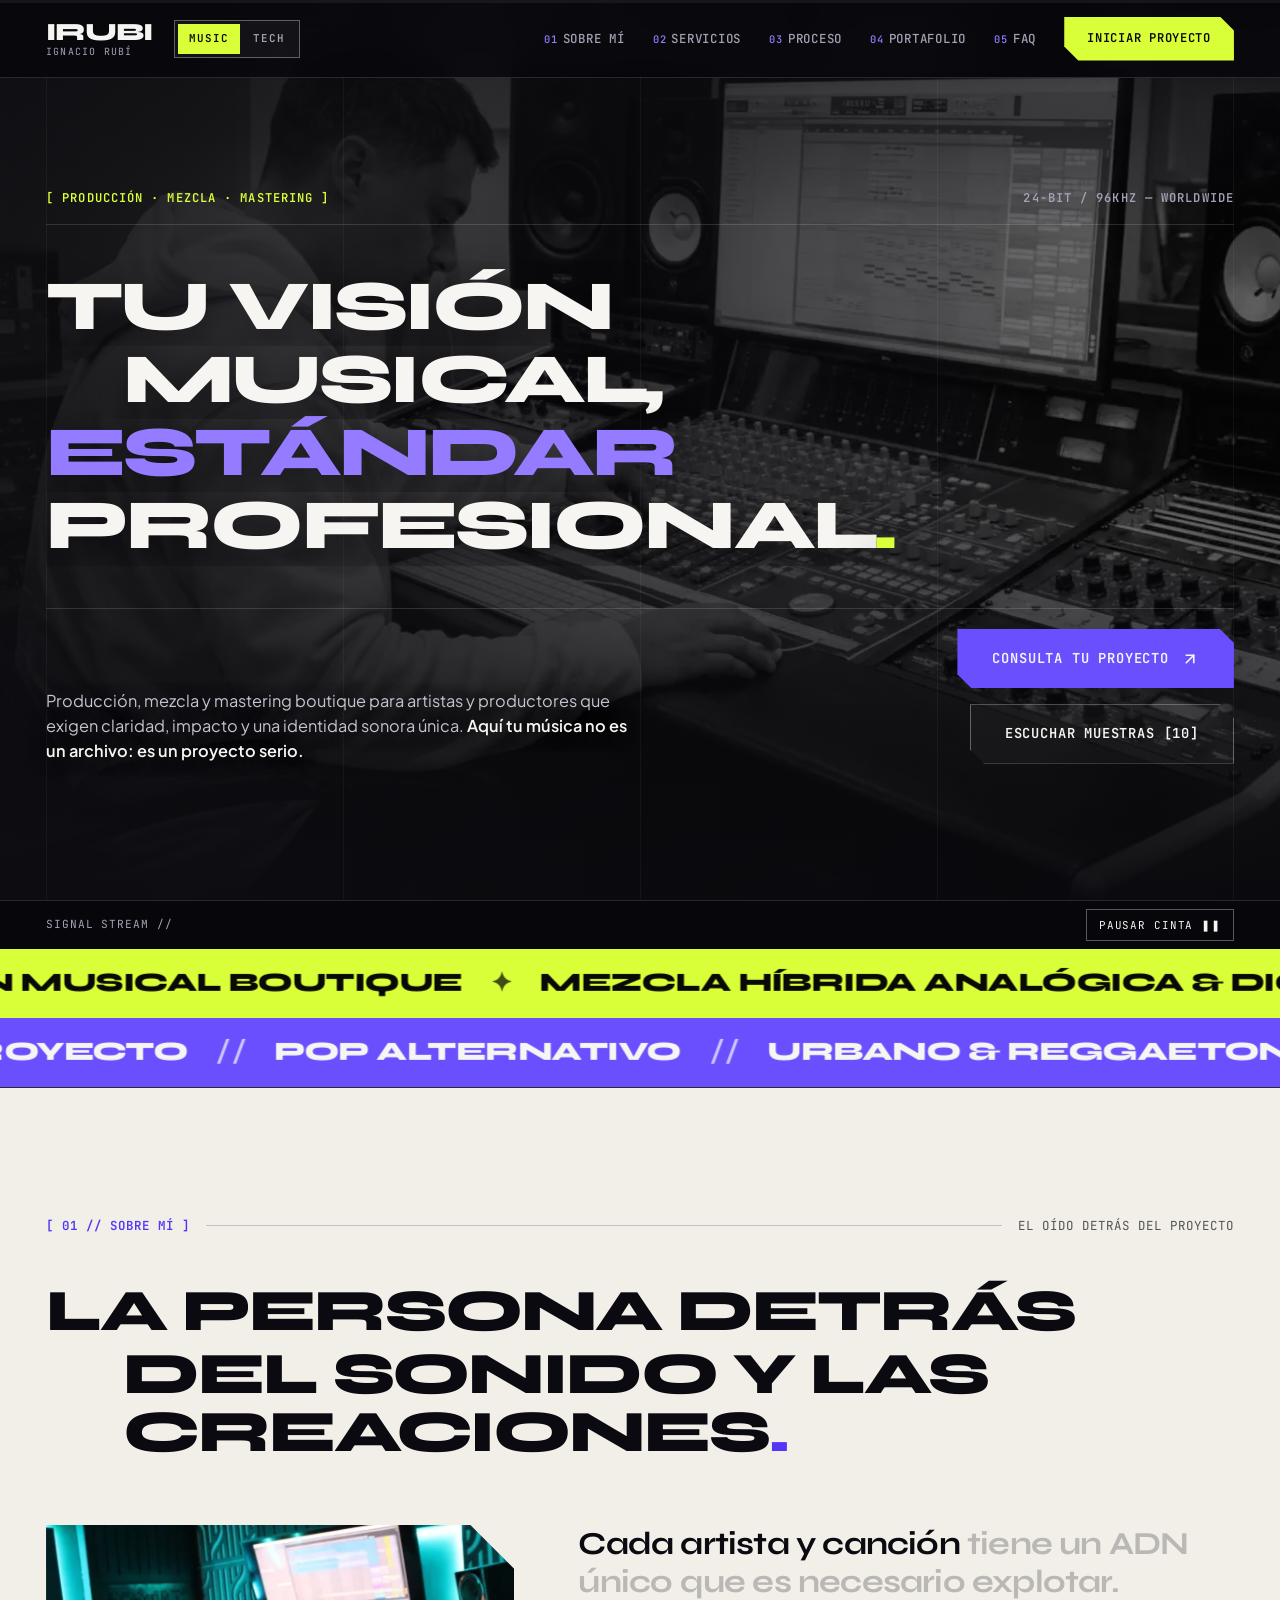
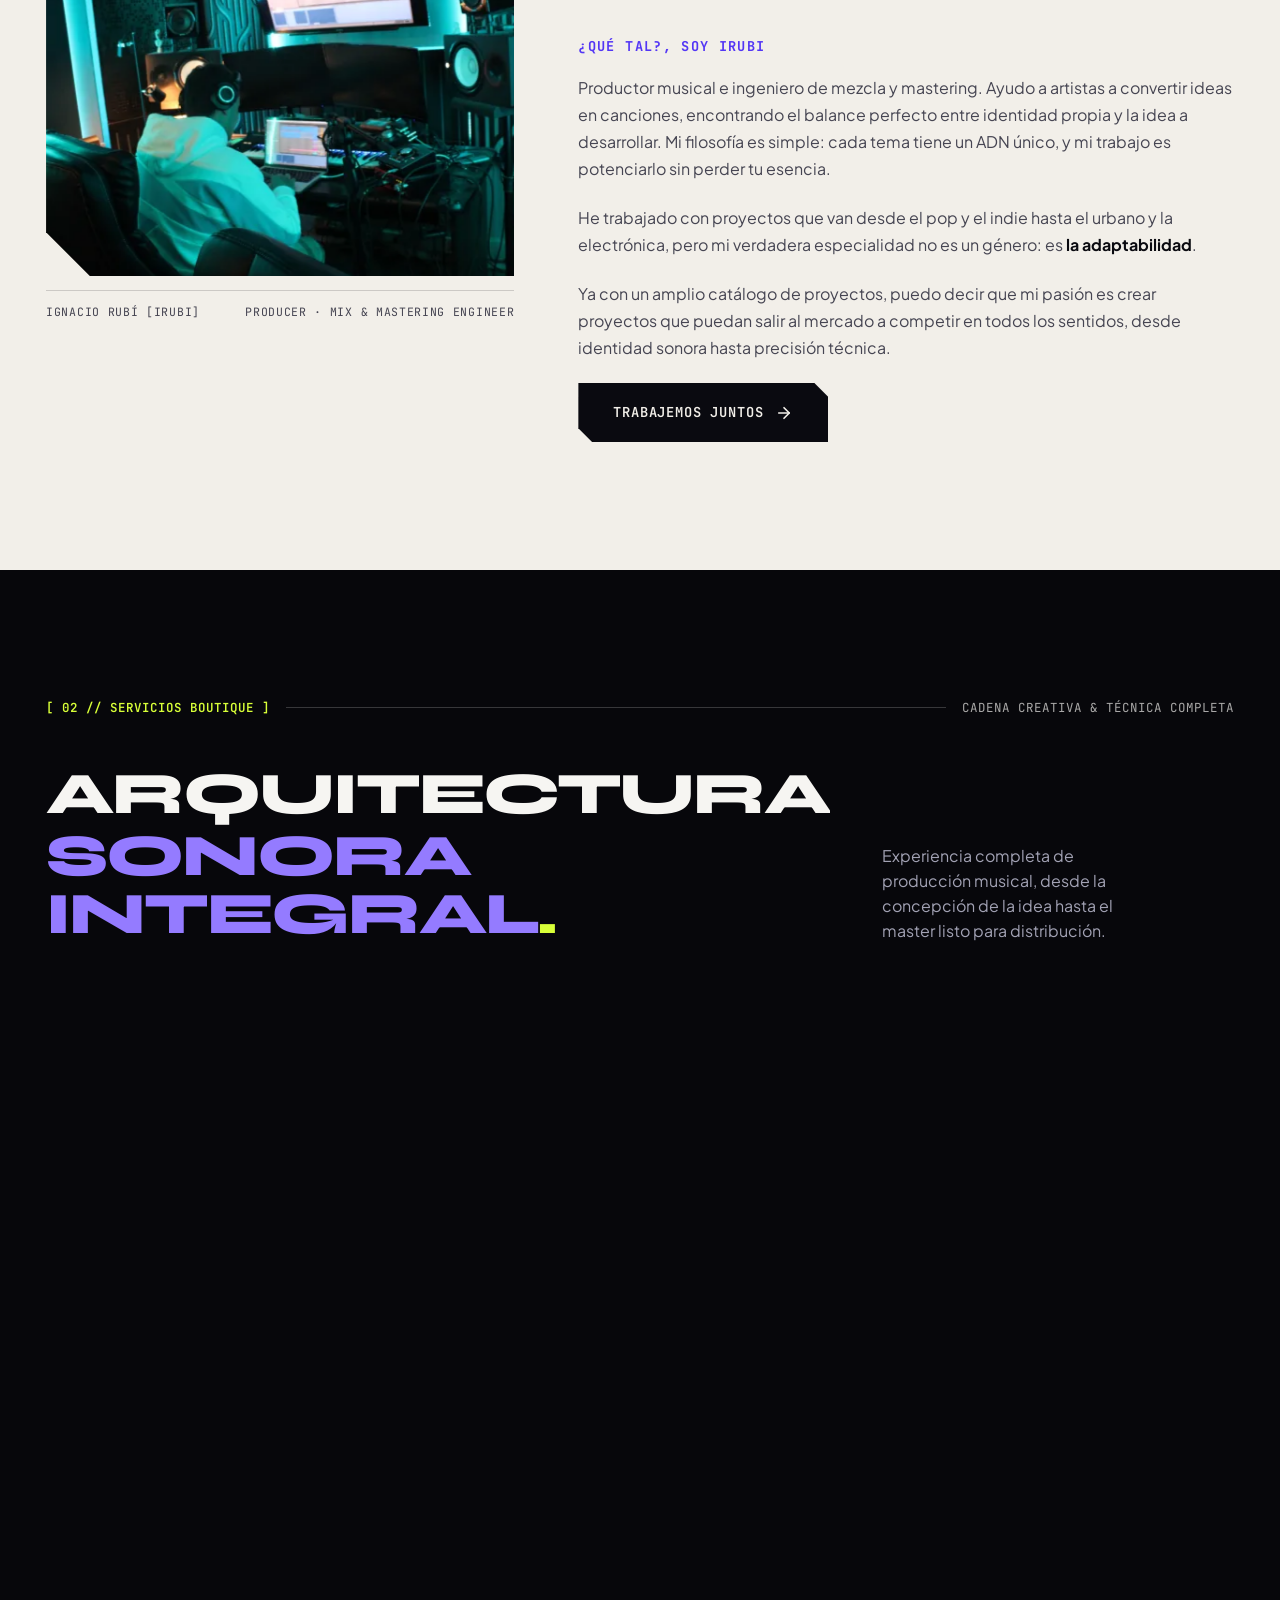
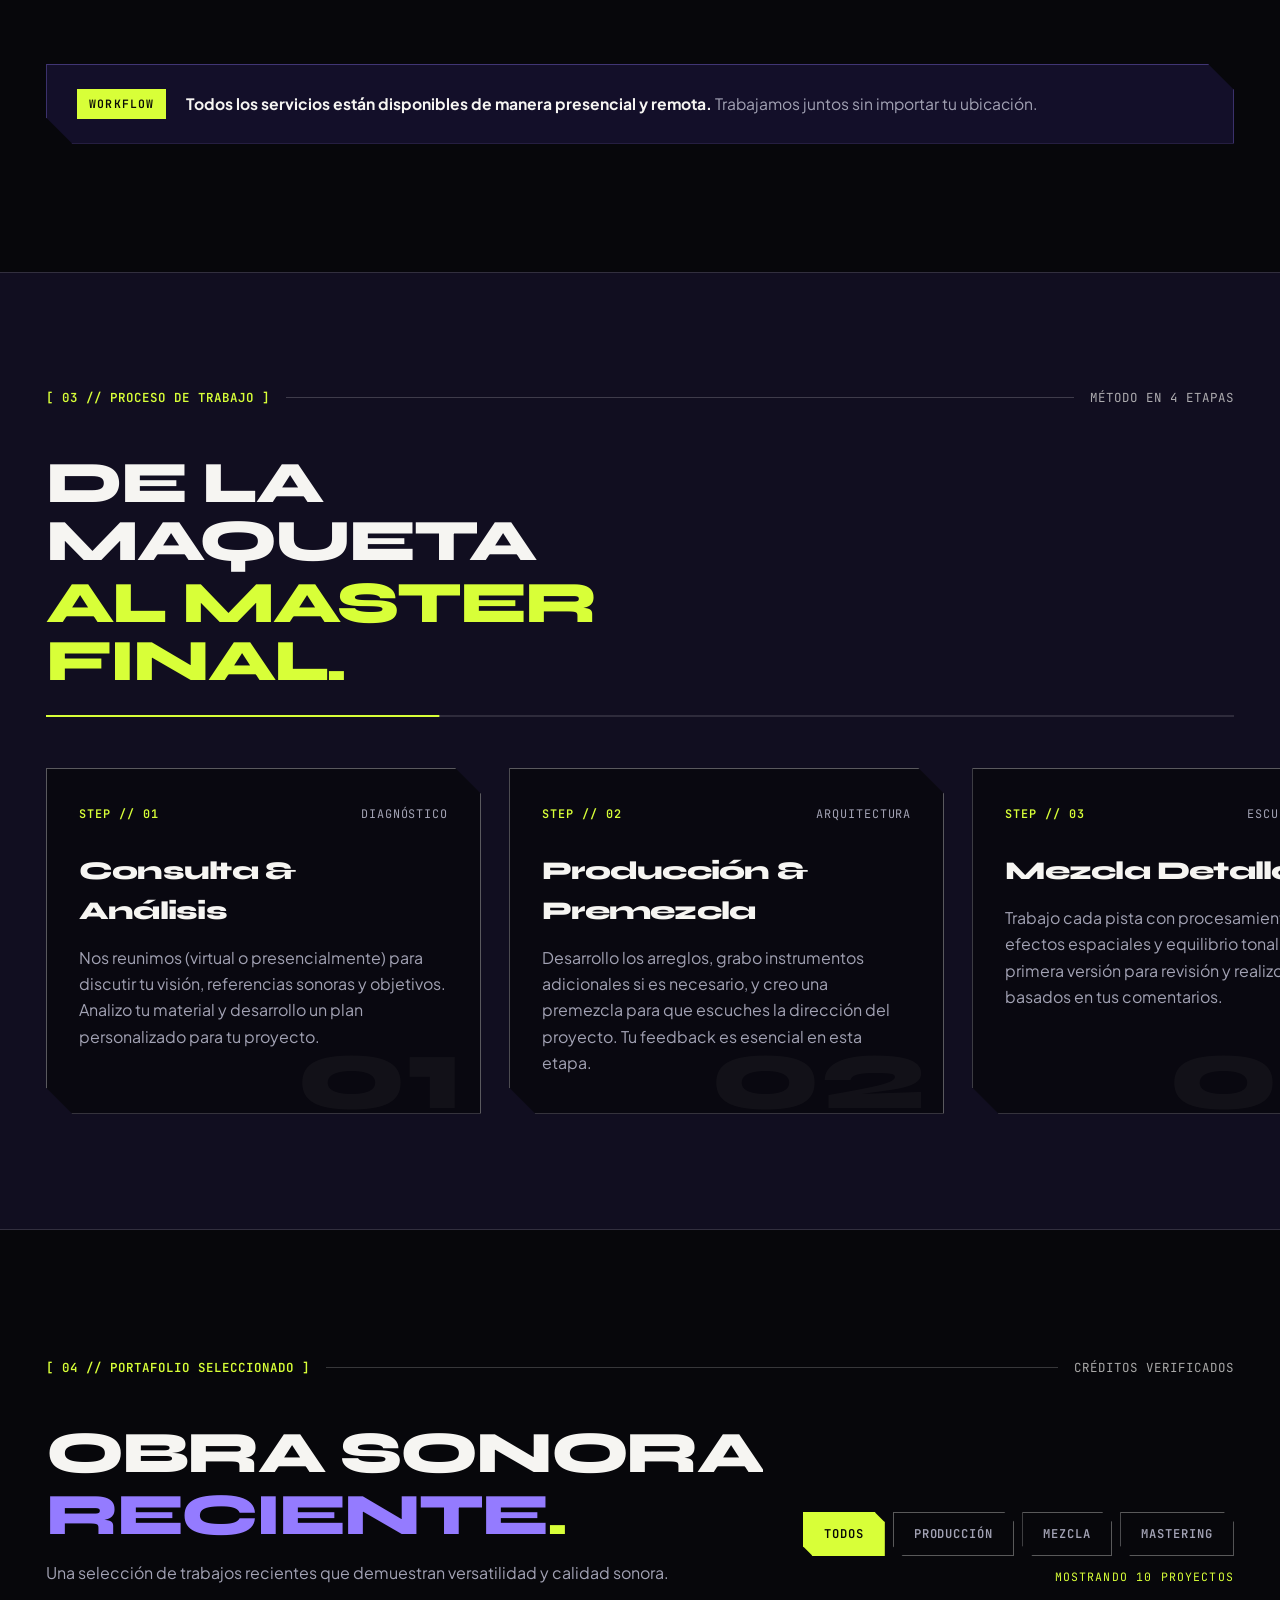
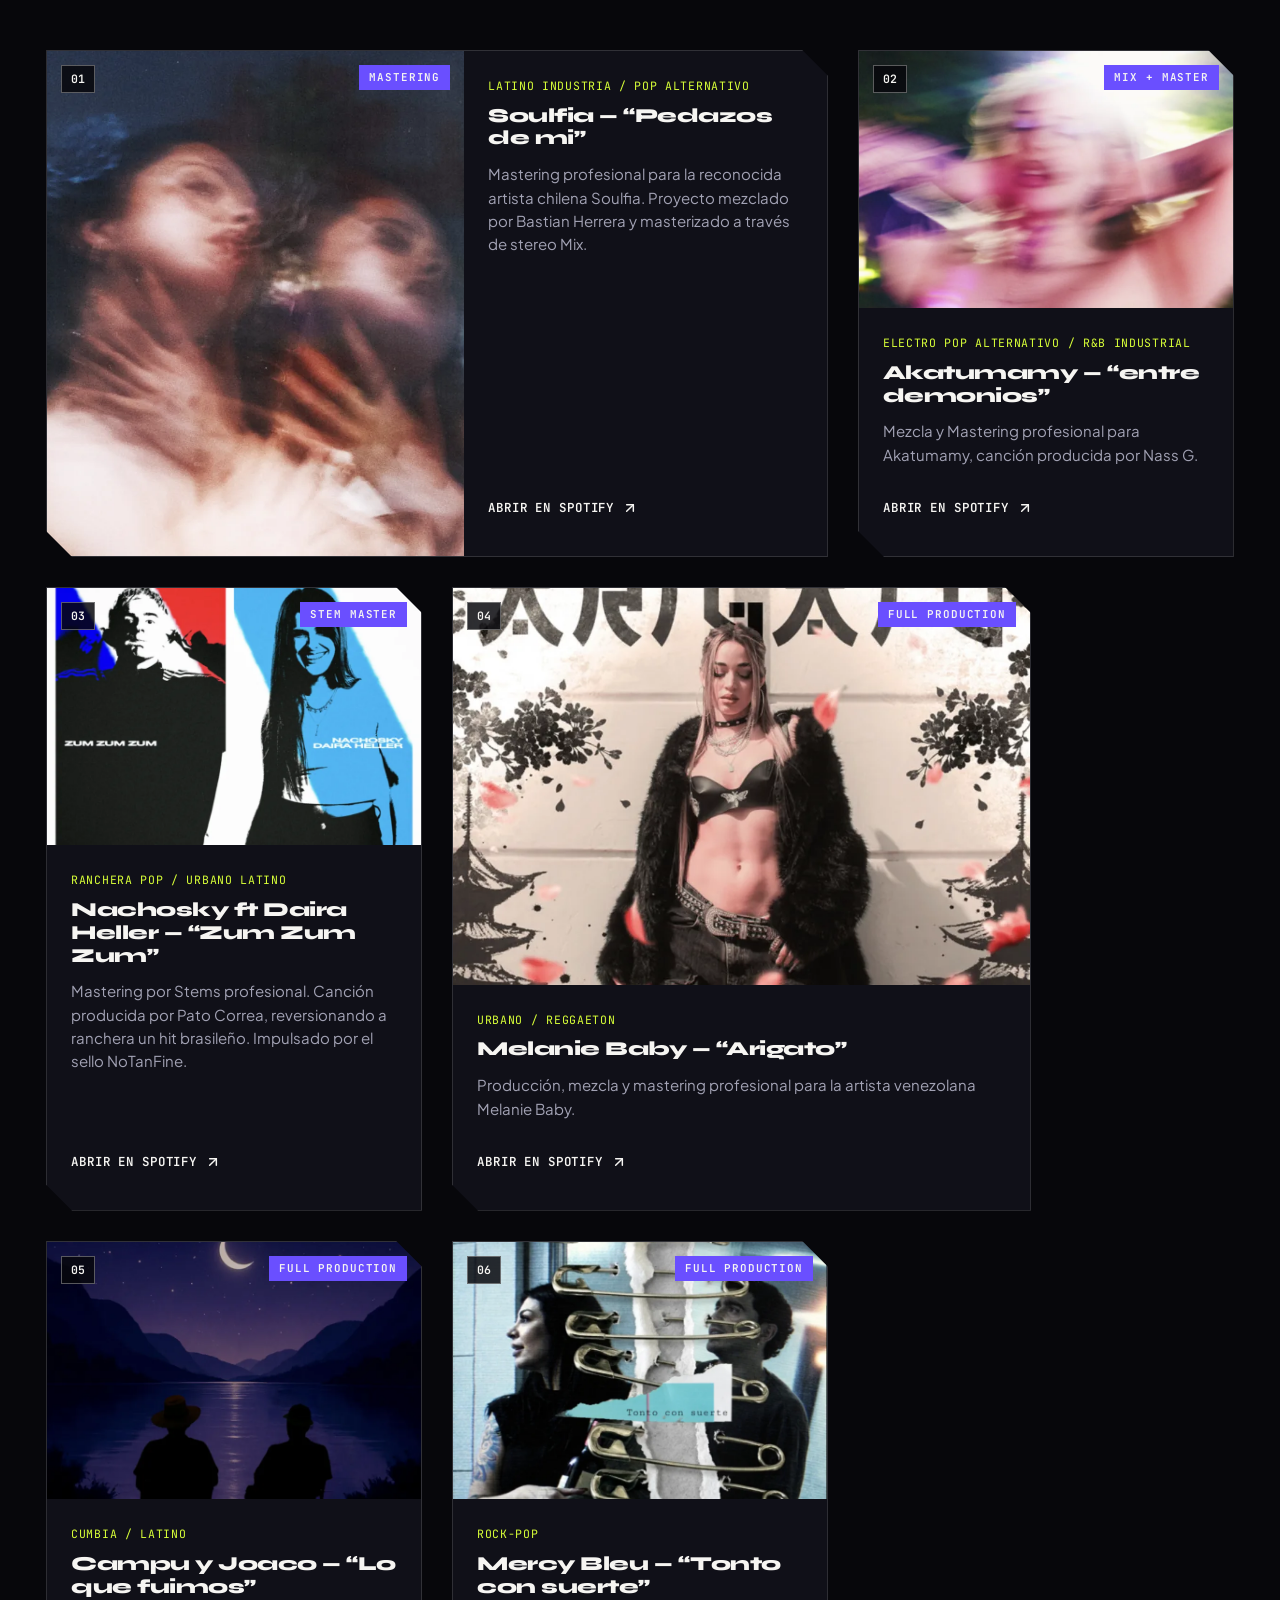
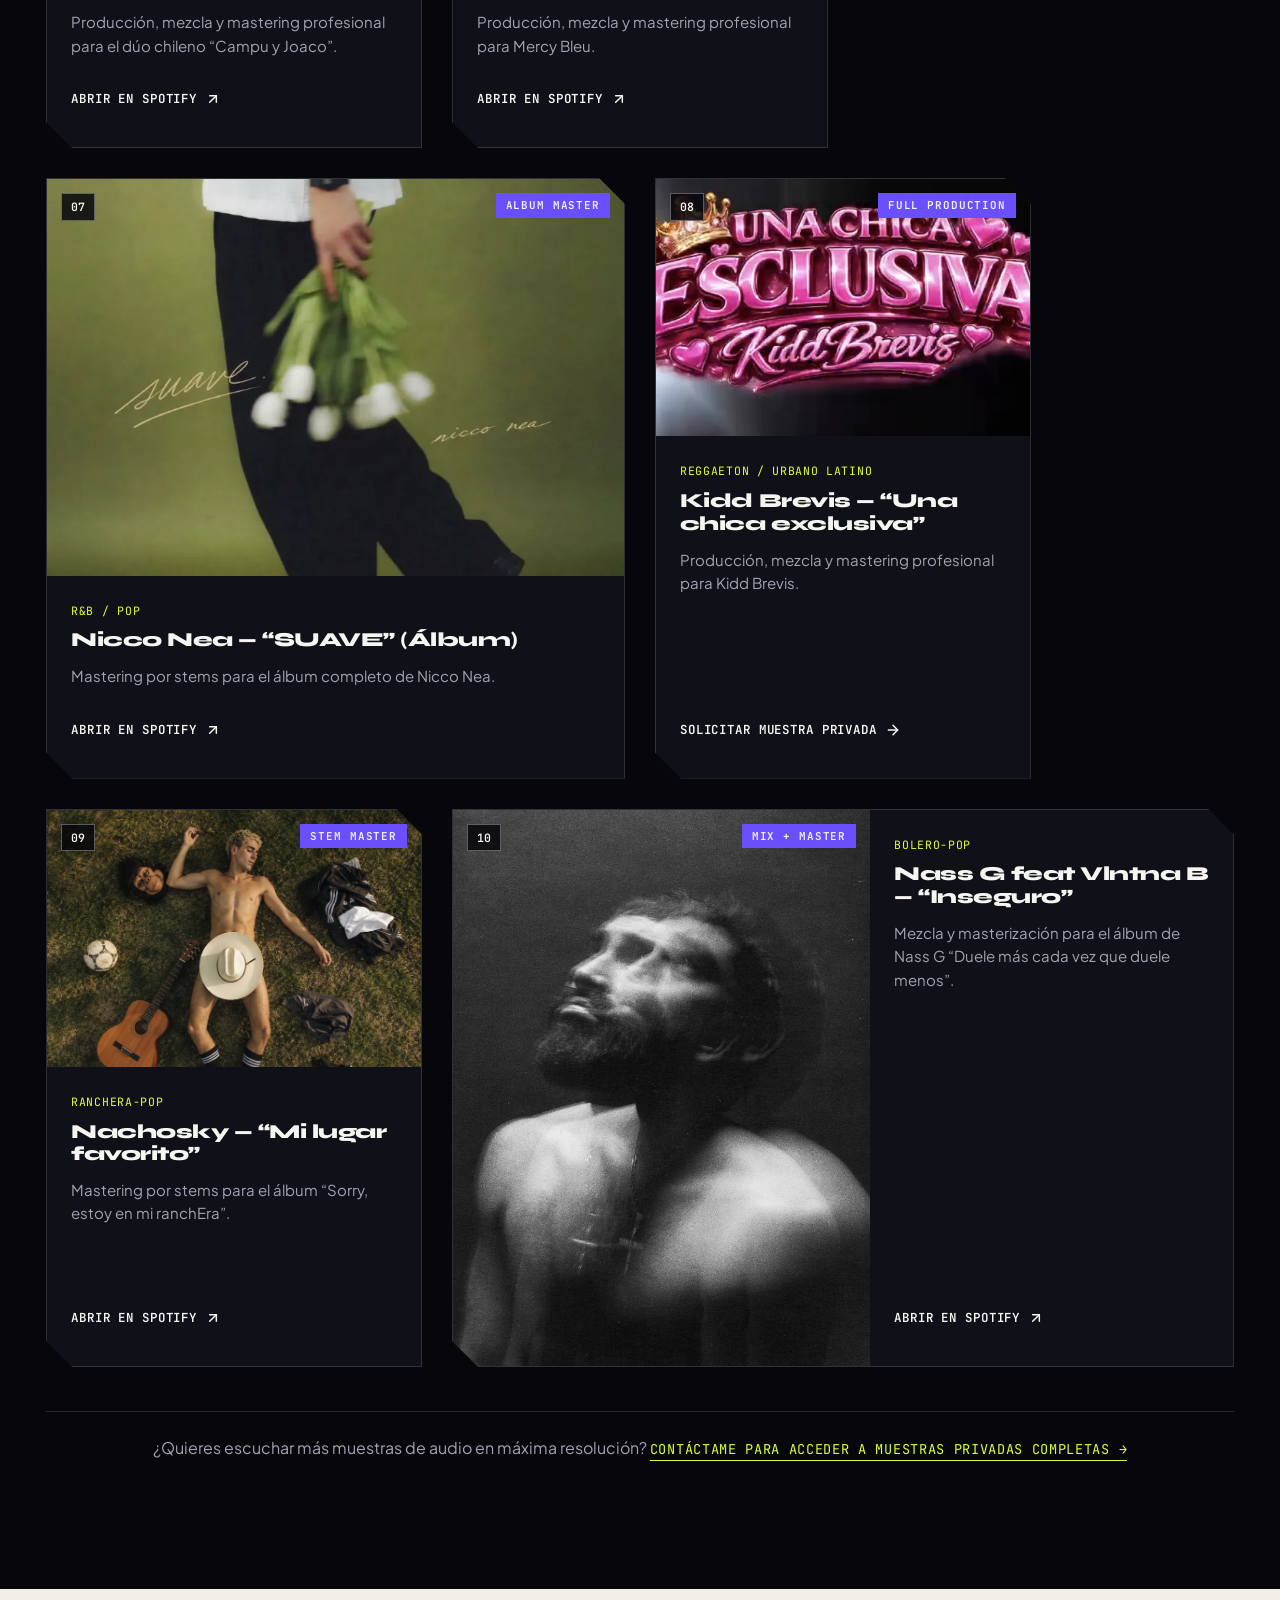
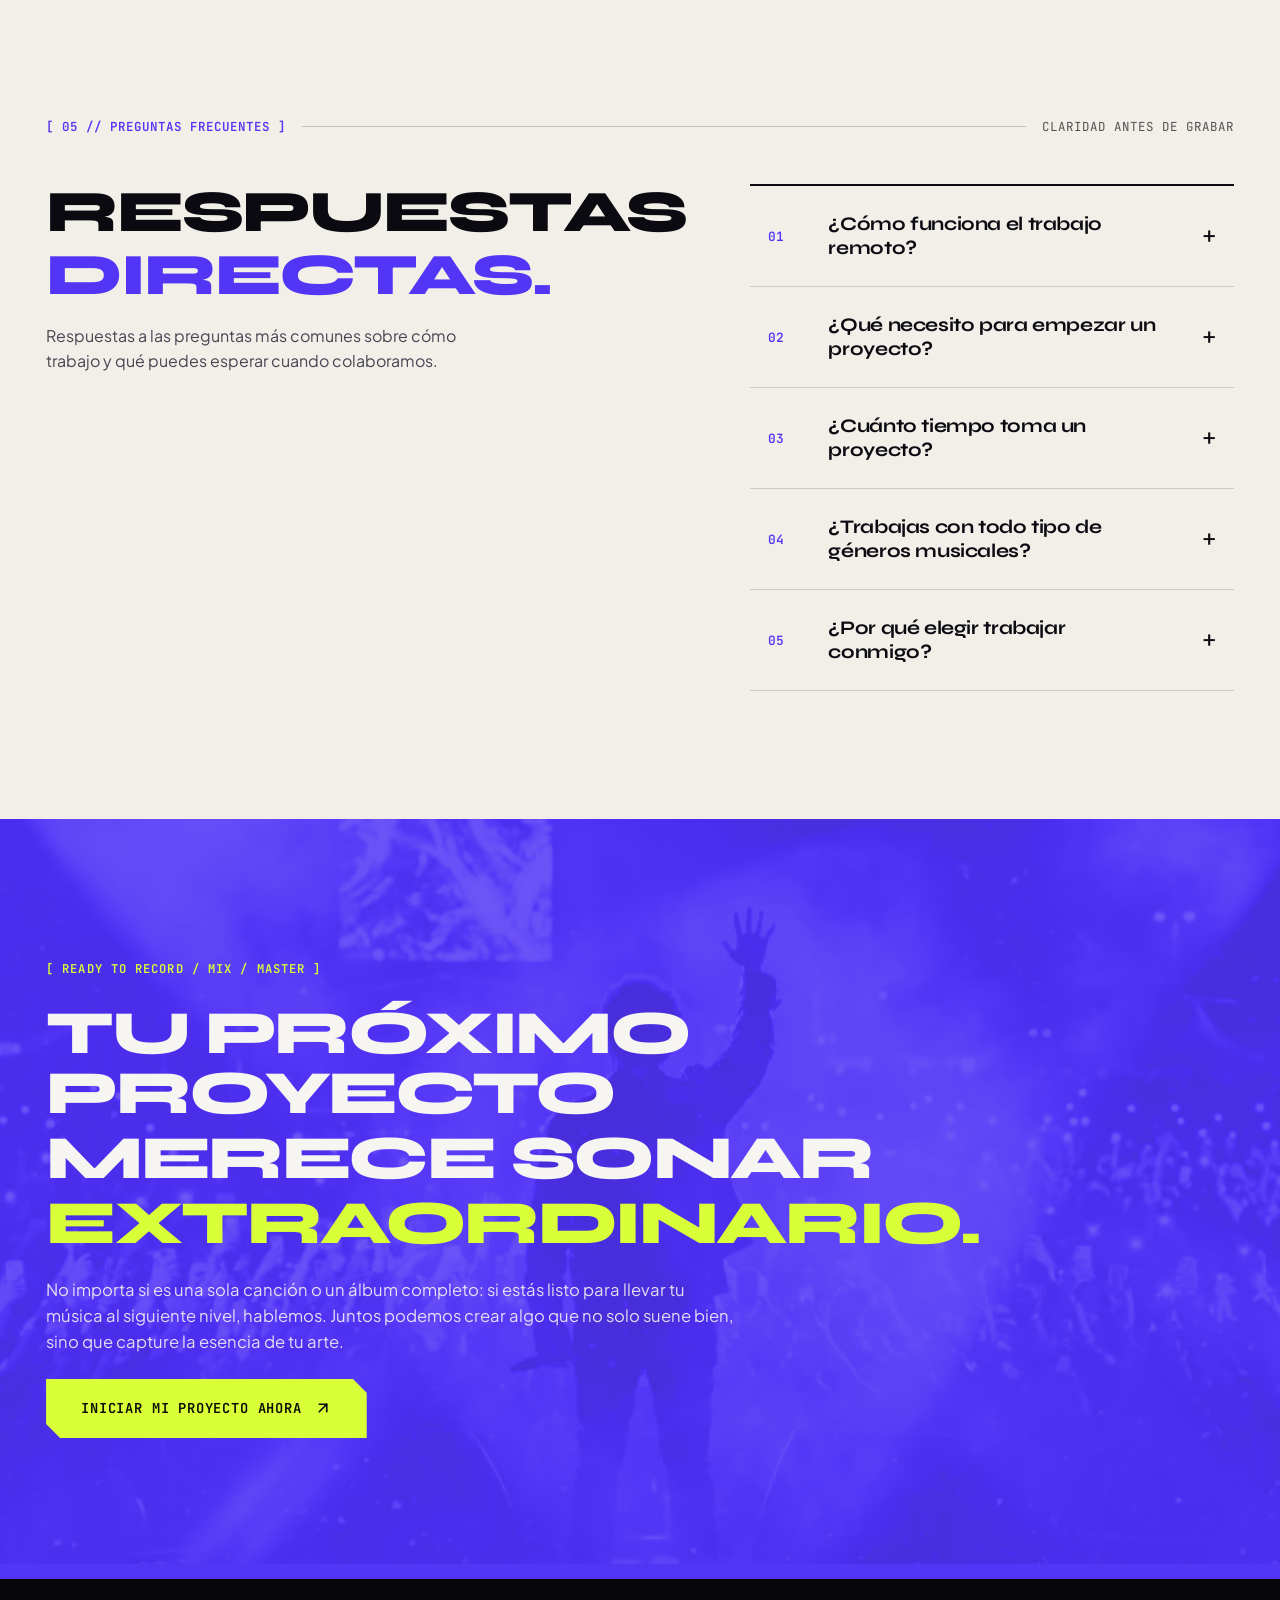
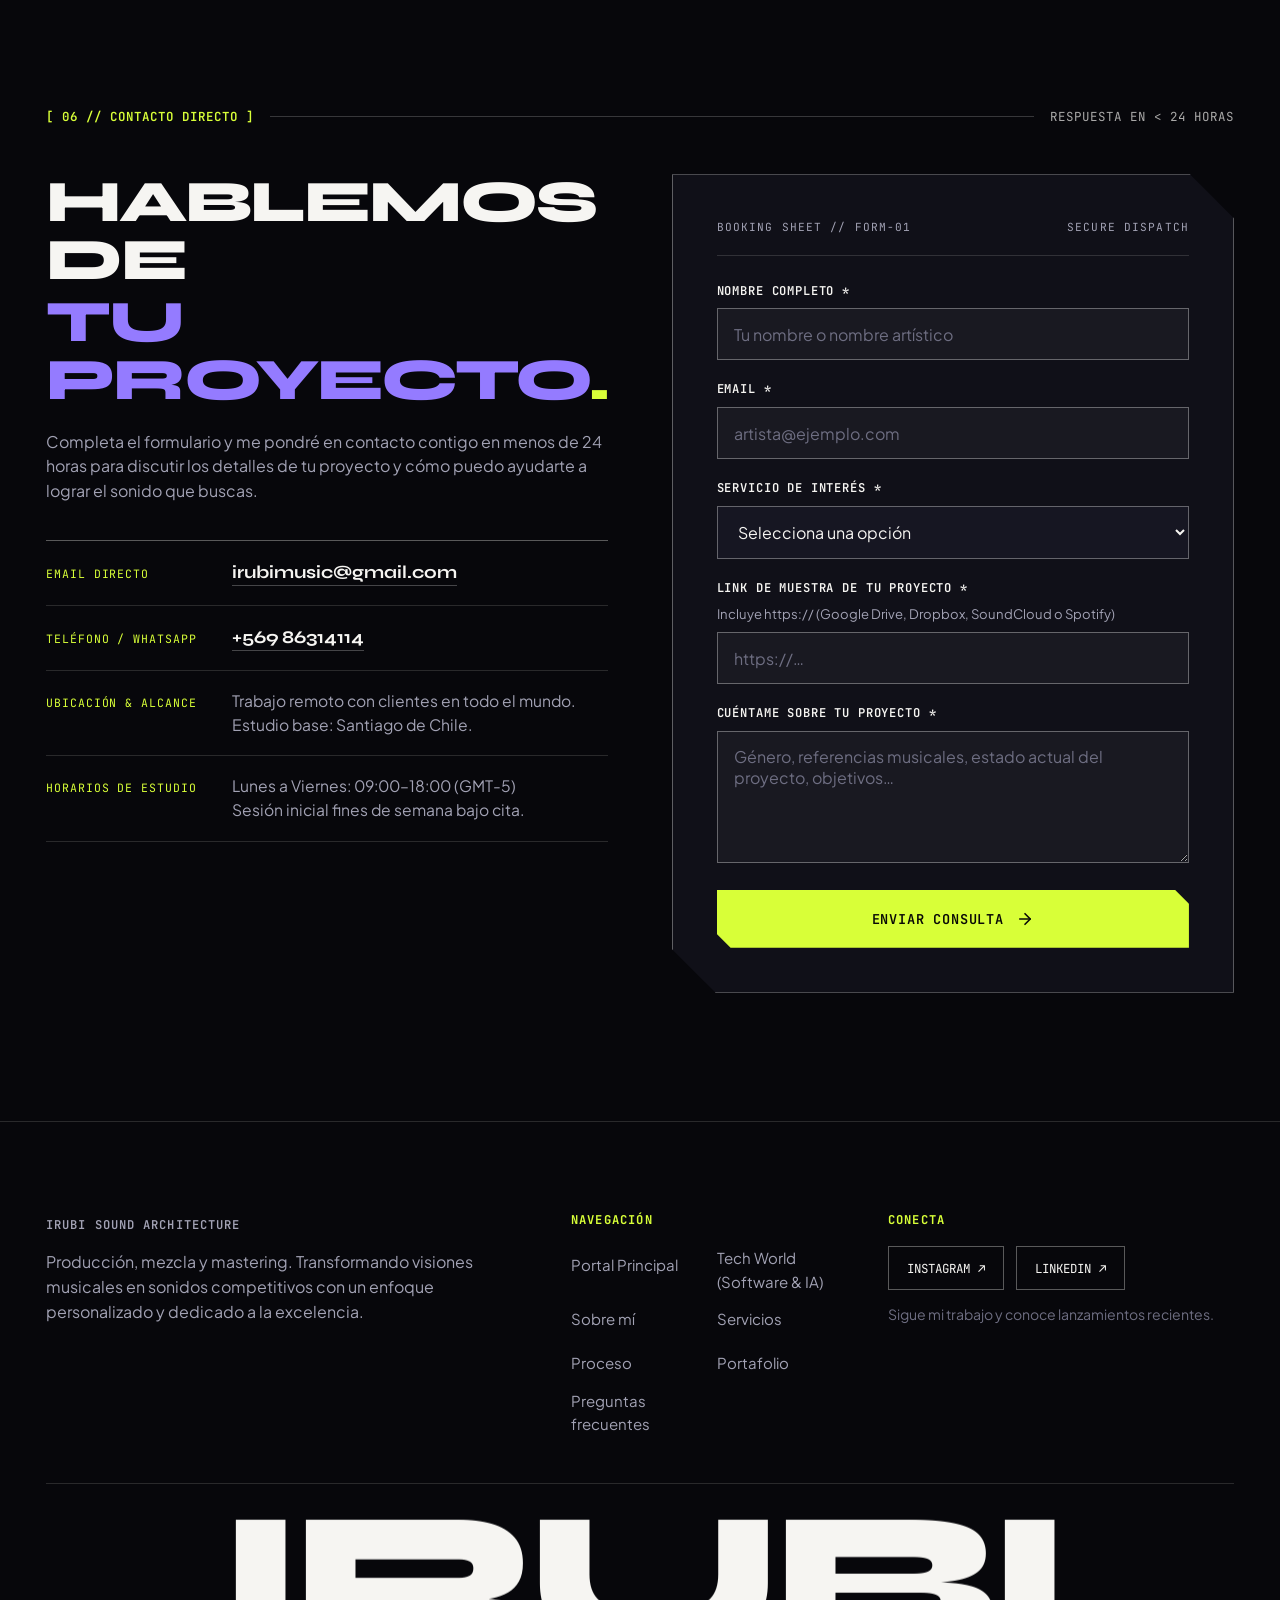
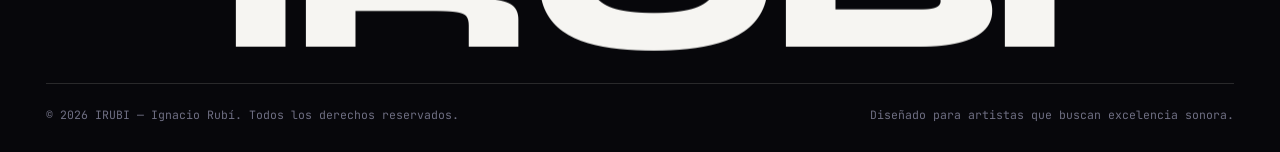
==== commit a50fa57d: "nuevos ajuste og:image" ====
--- a/music.html
+++ b/music.html
@@ -19,8 +19,9 @@
     <meta property="og:title" content="IRUBI | Producción Musical, Mezcla &amp; Mastering Boutique">
     <meta property="og:description"
         content="Producción, mezcla y mastering boutique para artistas y productores que exigen claridad, impacto y una identidad sonora única.">
-    <meta property="og:image" content="https://www.irubi.cl/imagenes/opt/og-irubi-1200x630.jpg">
-    <meta property="og:image:type" content="image/jpeg">
+    <meta property="og:image" content="https://www.irubi.cl/og-irubi-v2.png">
+    <meta property="og:image:secure_url" content="https://www.irubi.cl/og-irubi-v2.png">
+    <meta property="og:image:type" content="image/png">
     <meta property="og:image:width" content="1200">
     <meta property="og:image:height" content="630">
     <meta property="og:image:alt" content="IRUBI — Music &amp; Tech">
@@ -28,7 +29,7 @@
     <meta name="twitter:title" content="IRUBI | Producción Musical, Mezcla &amp; Mastering Boutique">
     <meta name="twitter:description"
         content="Producción, mezcla y mastering boutique para artistas y productores que exigen claridad, impacto y una identidad sonora única.">
-    <meta name="twitter:image" content="https://www.irubi.cl/imagenes/opt/og-irubi-1200x630.jpg">
+    <meta name="twitter:image" content="https://www.irubi.cl/og-irubi-v2.png">
 
     <script>document.documentElement.classList.add('js-ready');</script>
 
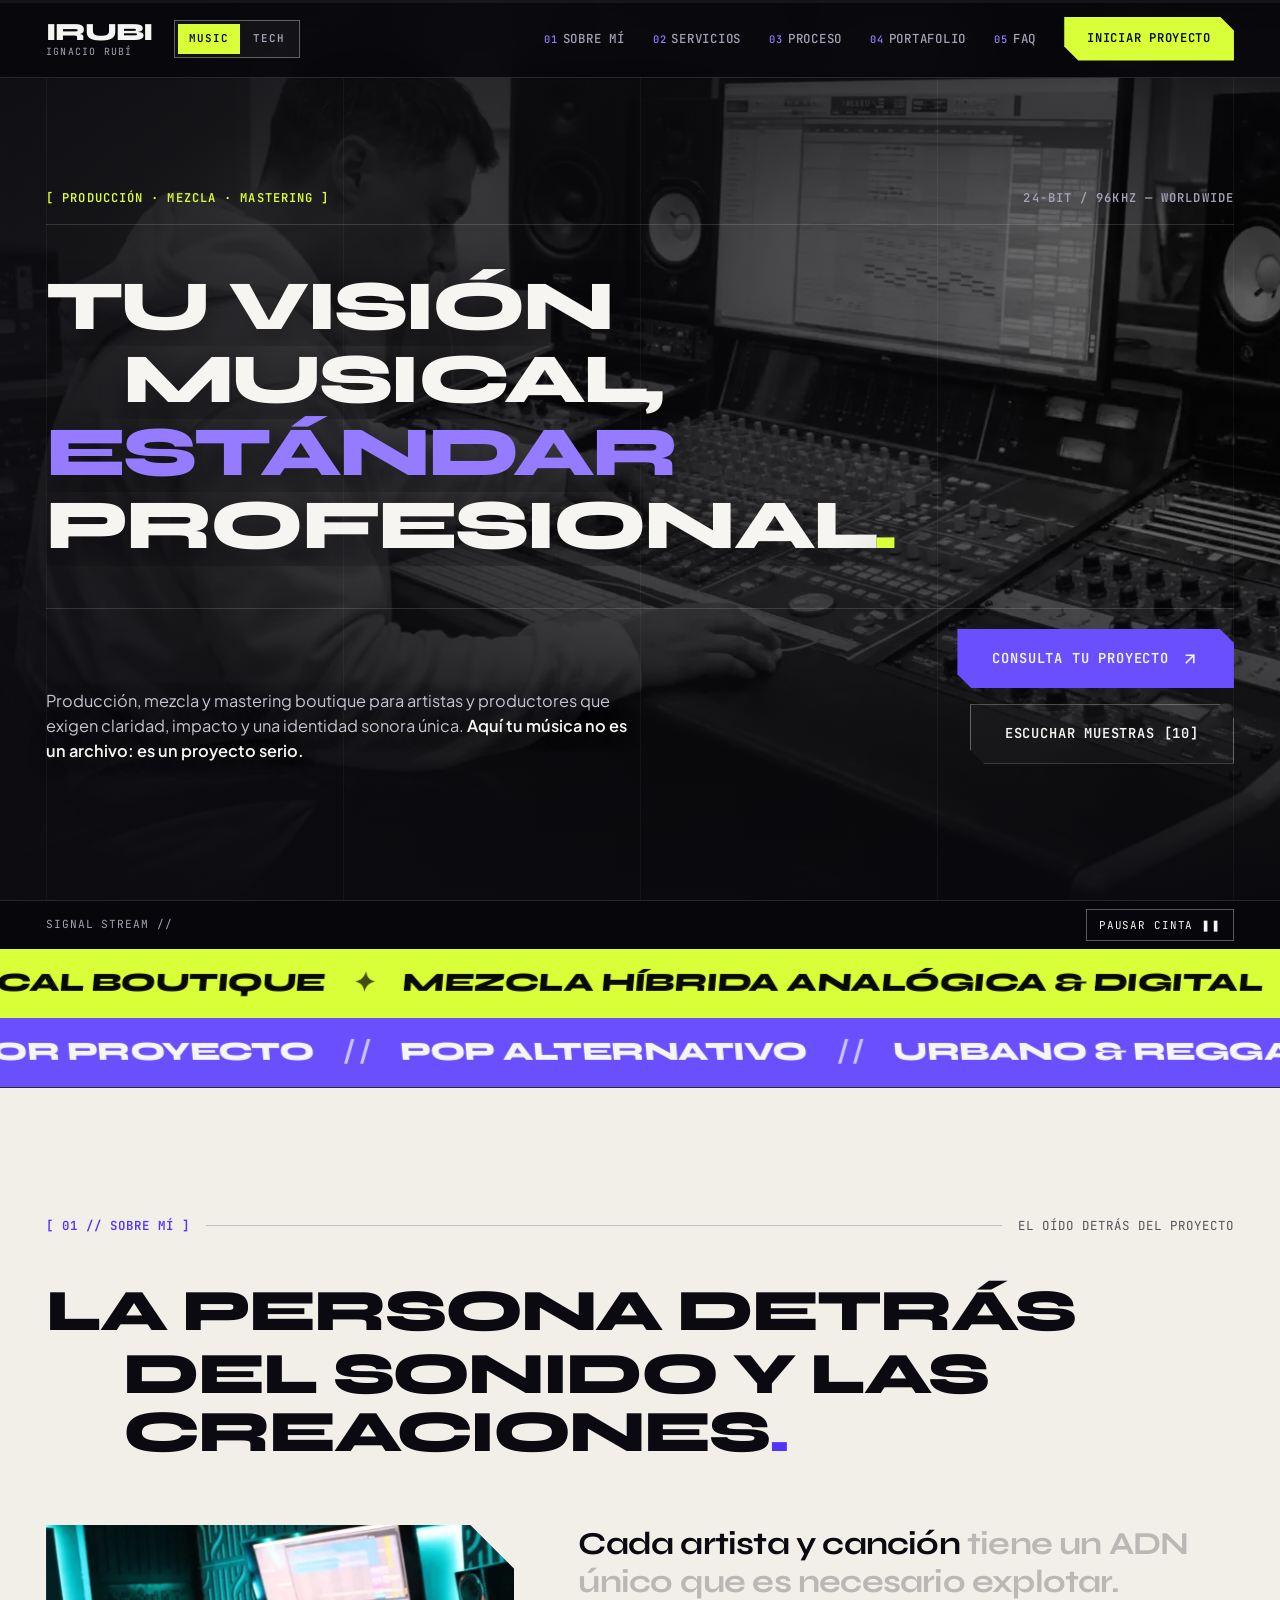
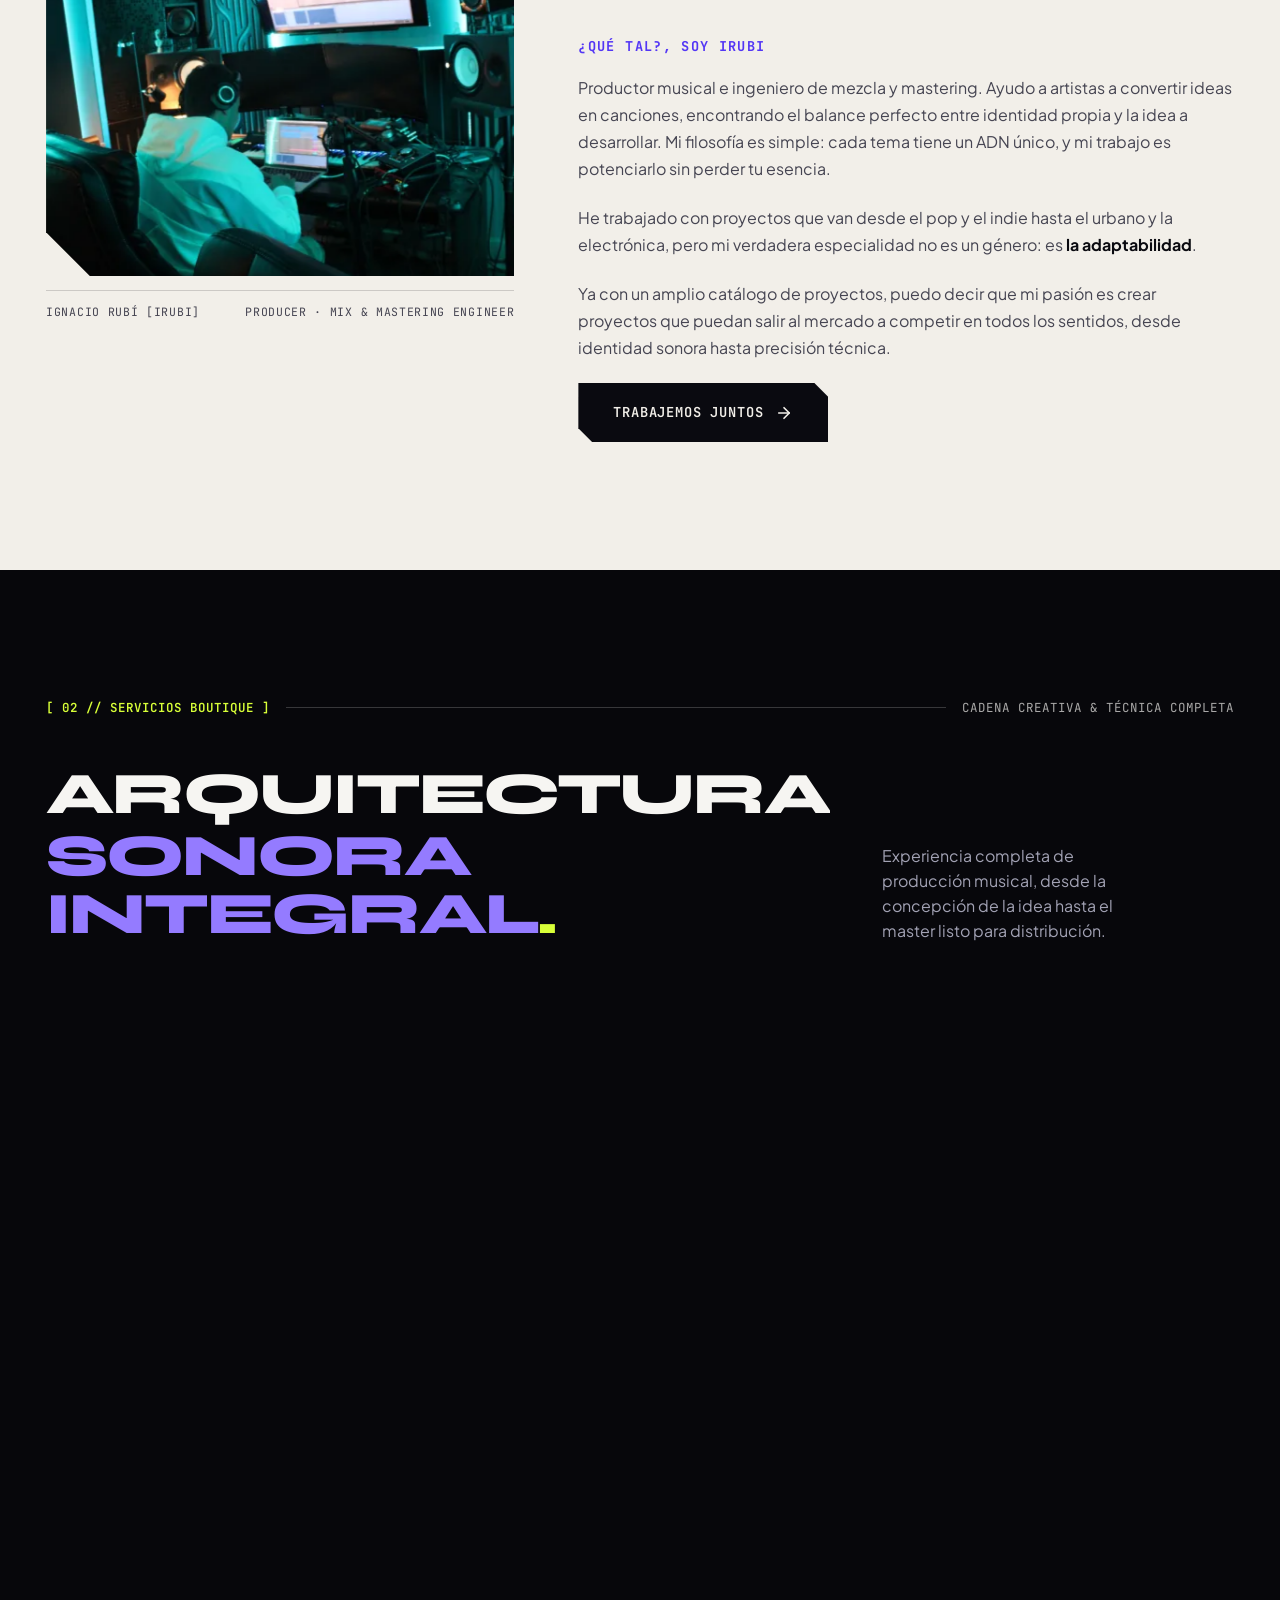
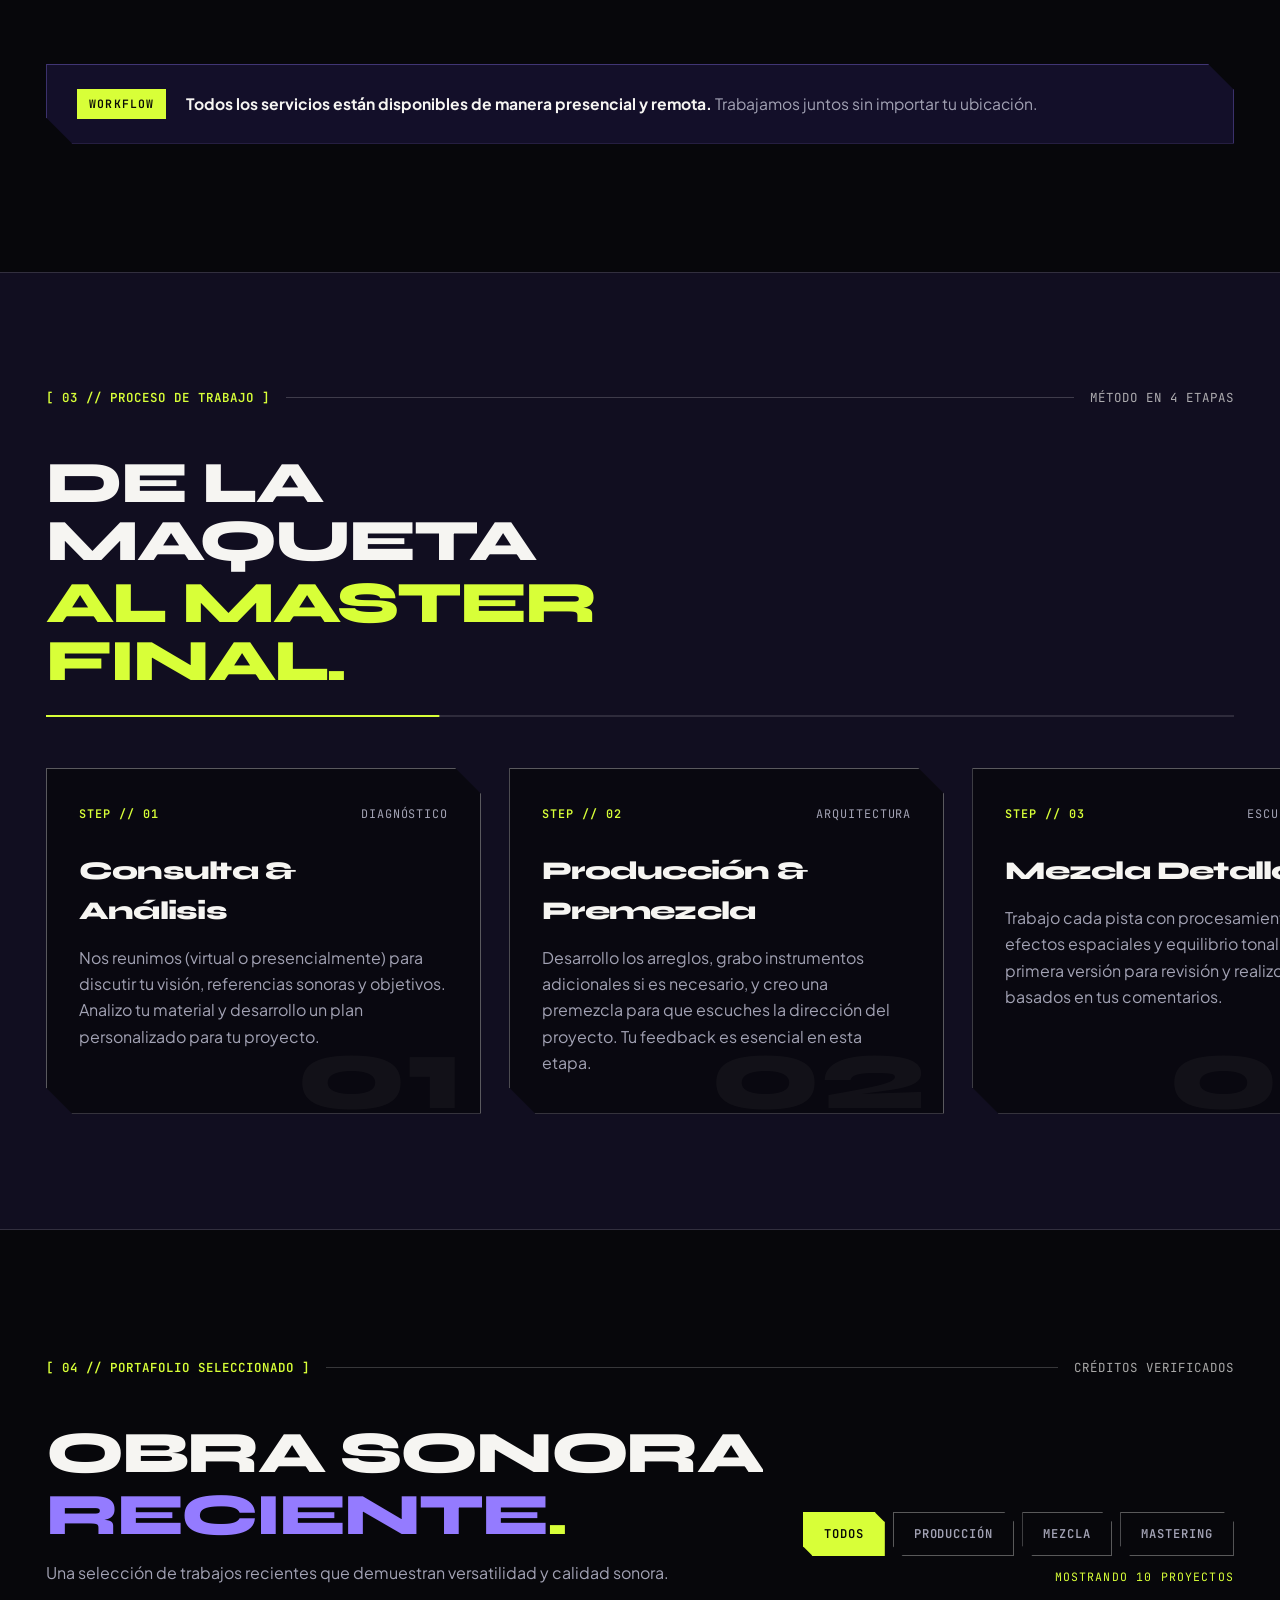
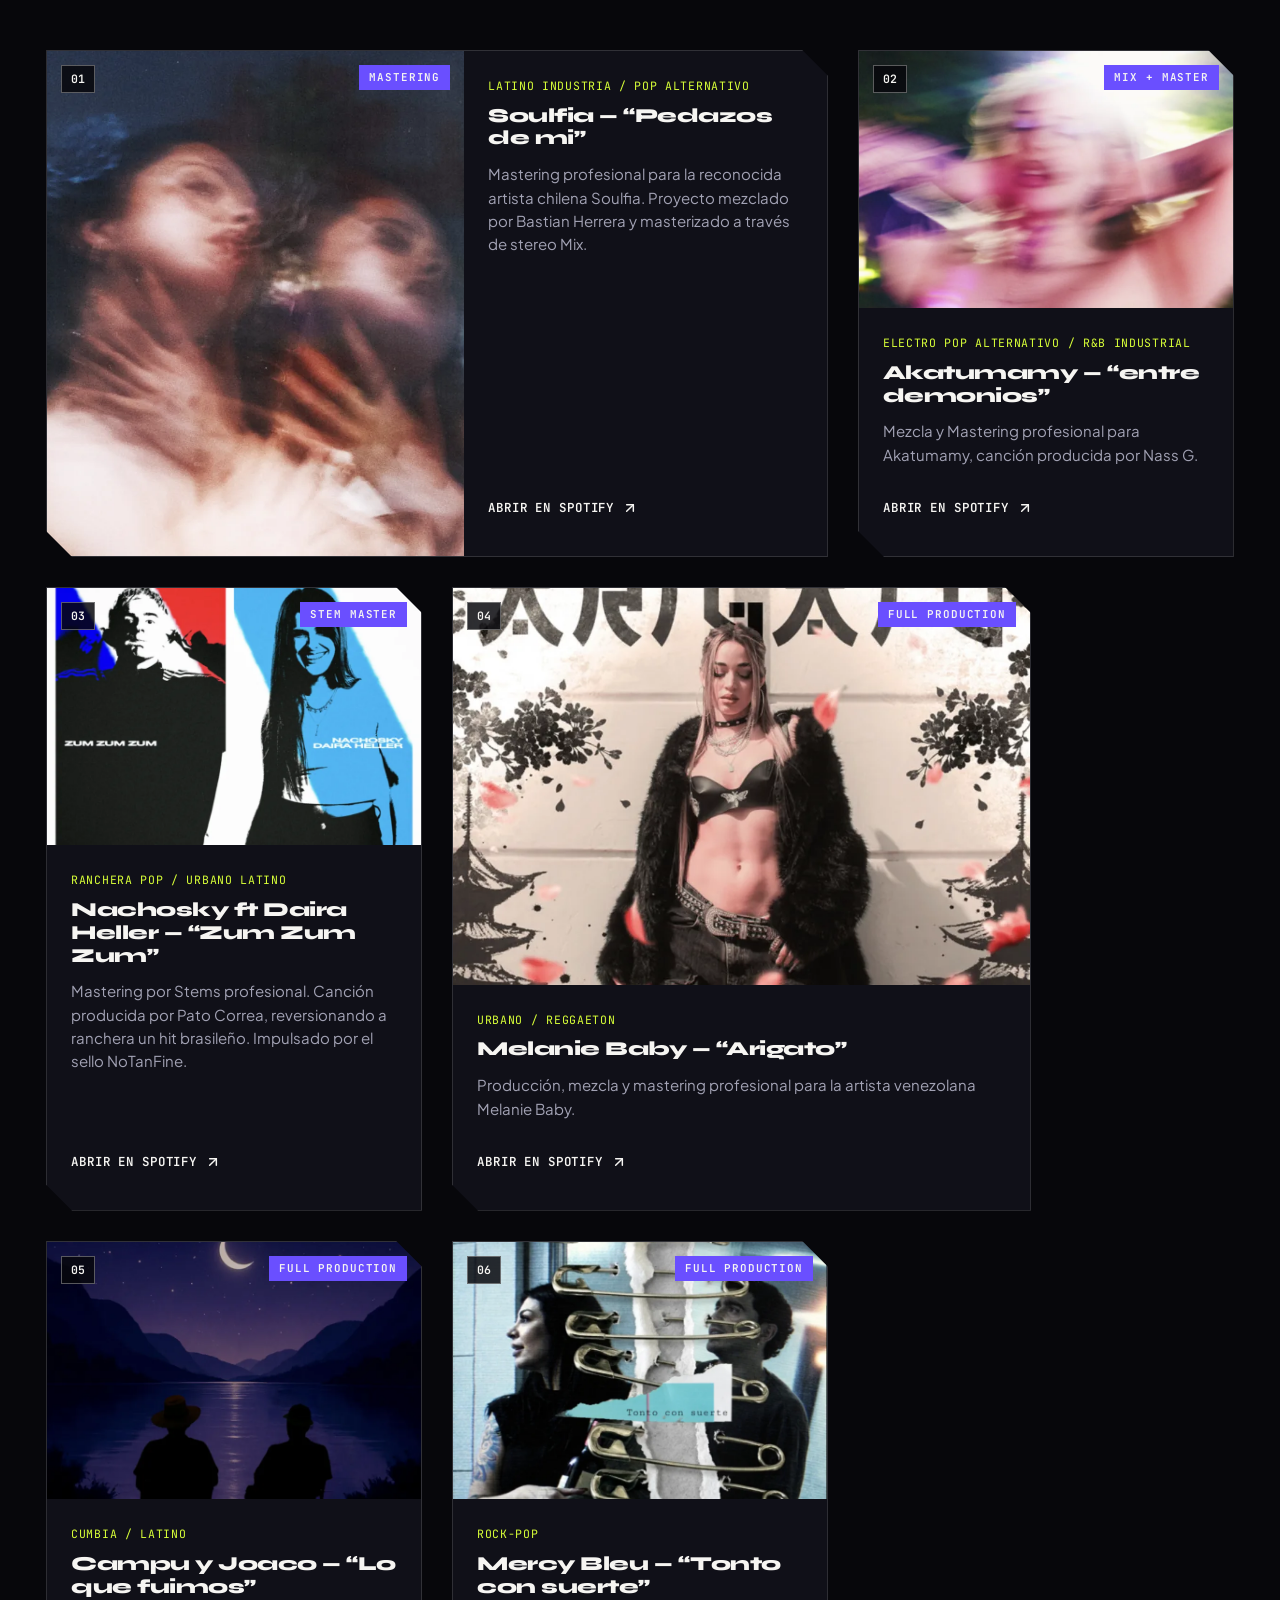
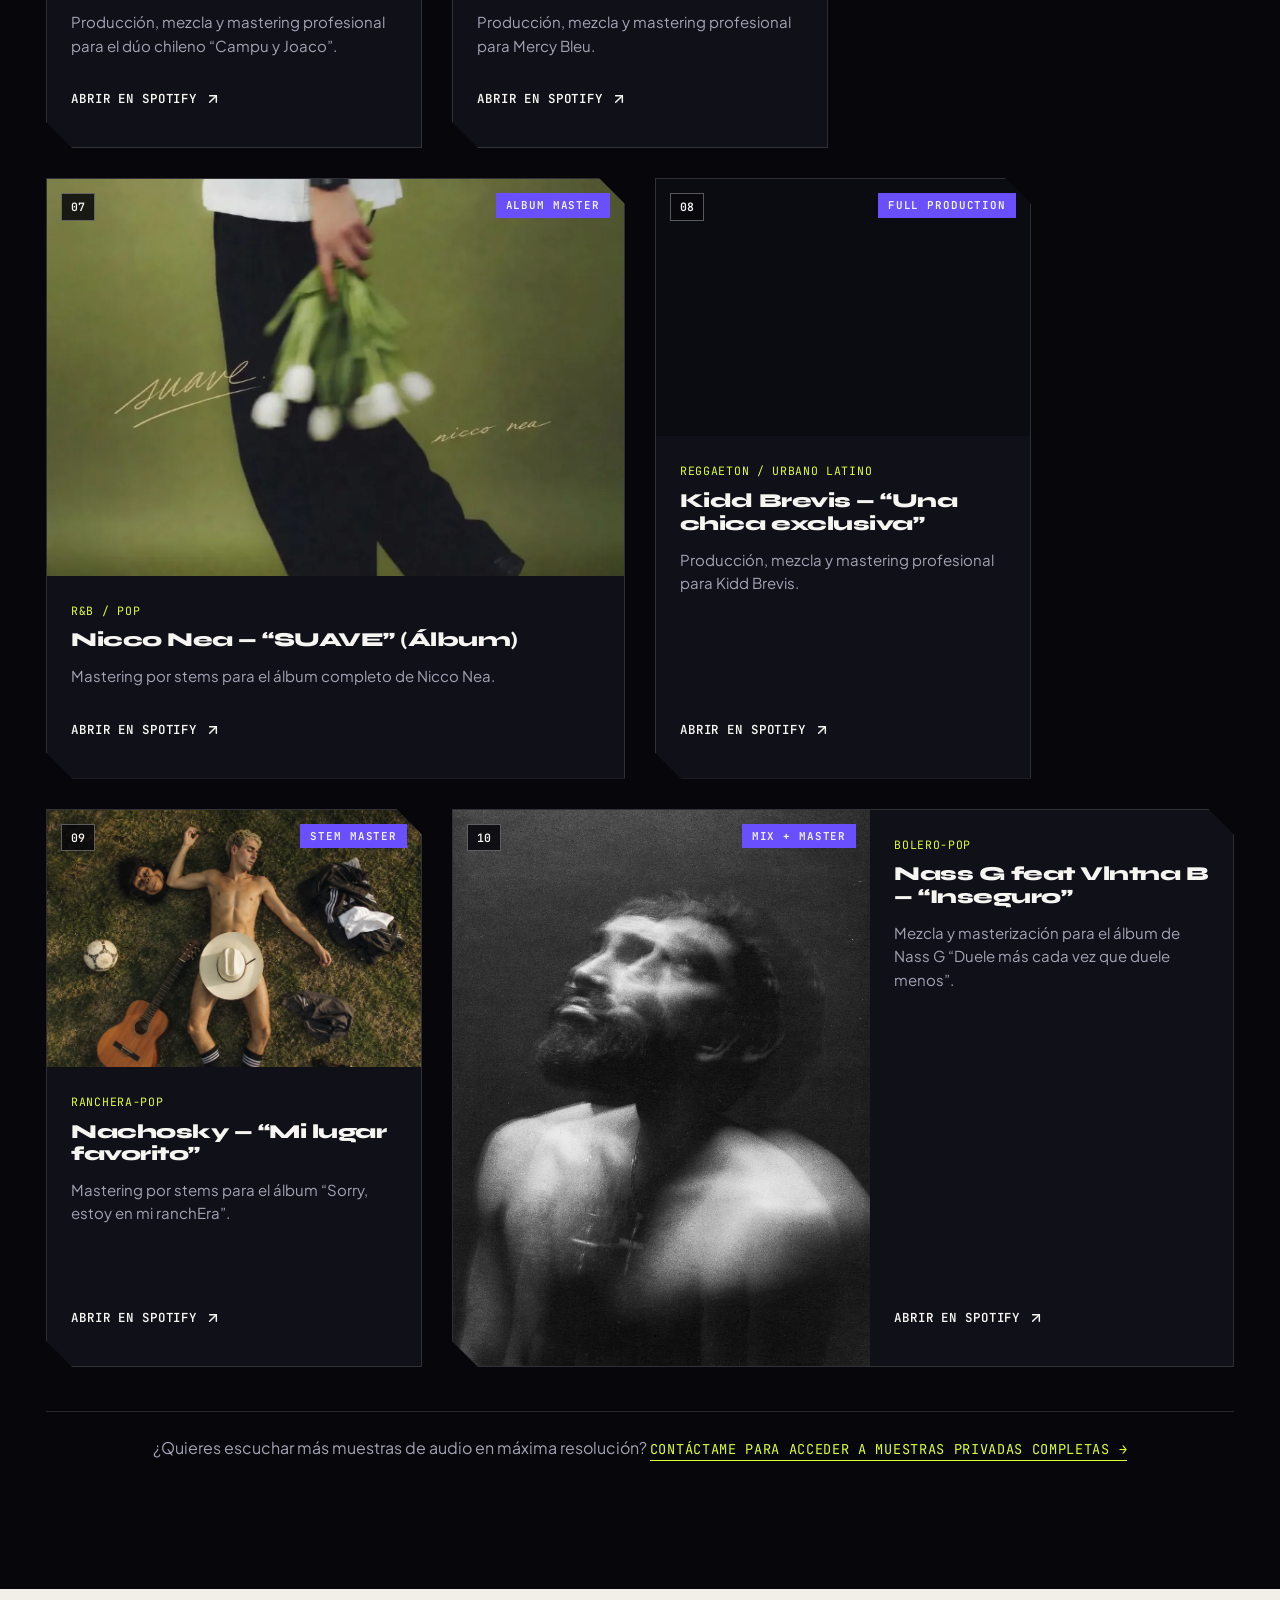
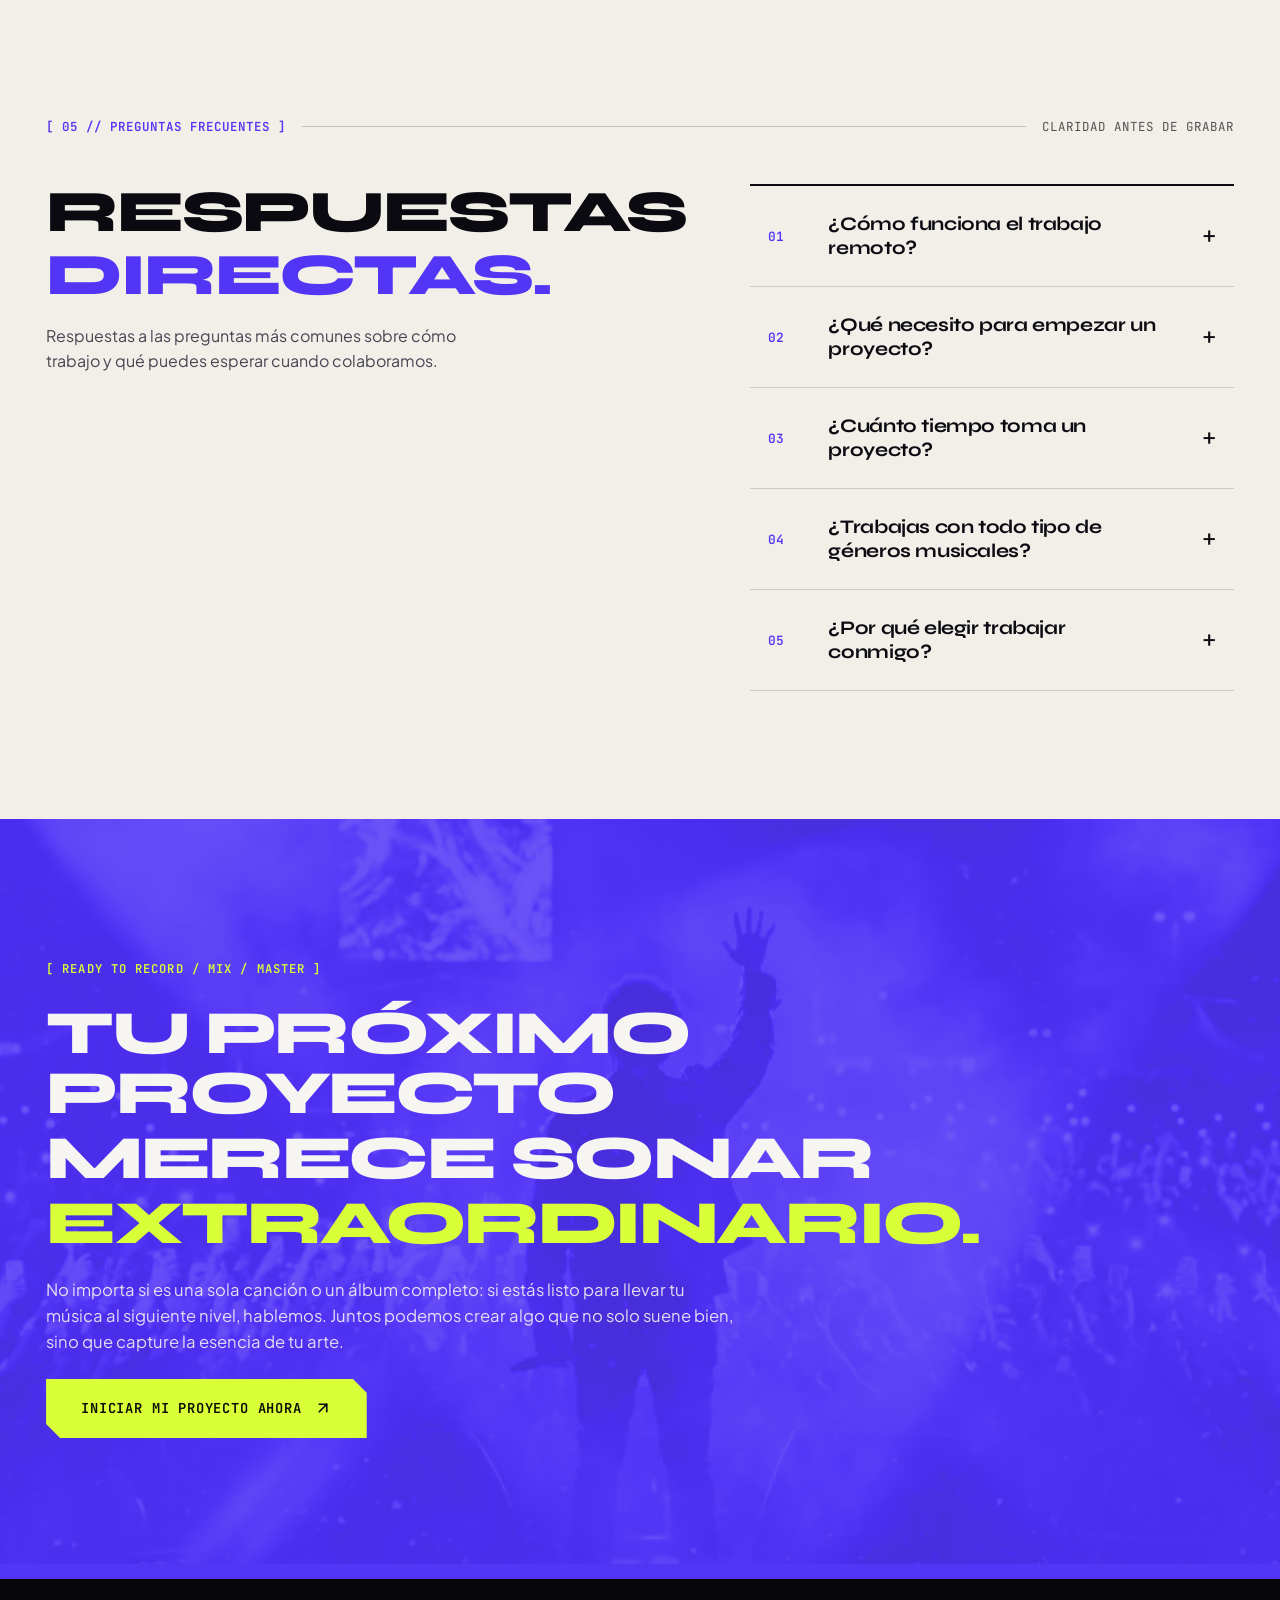
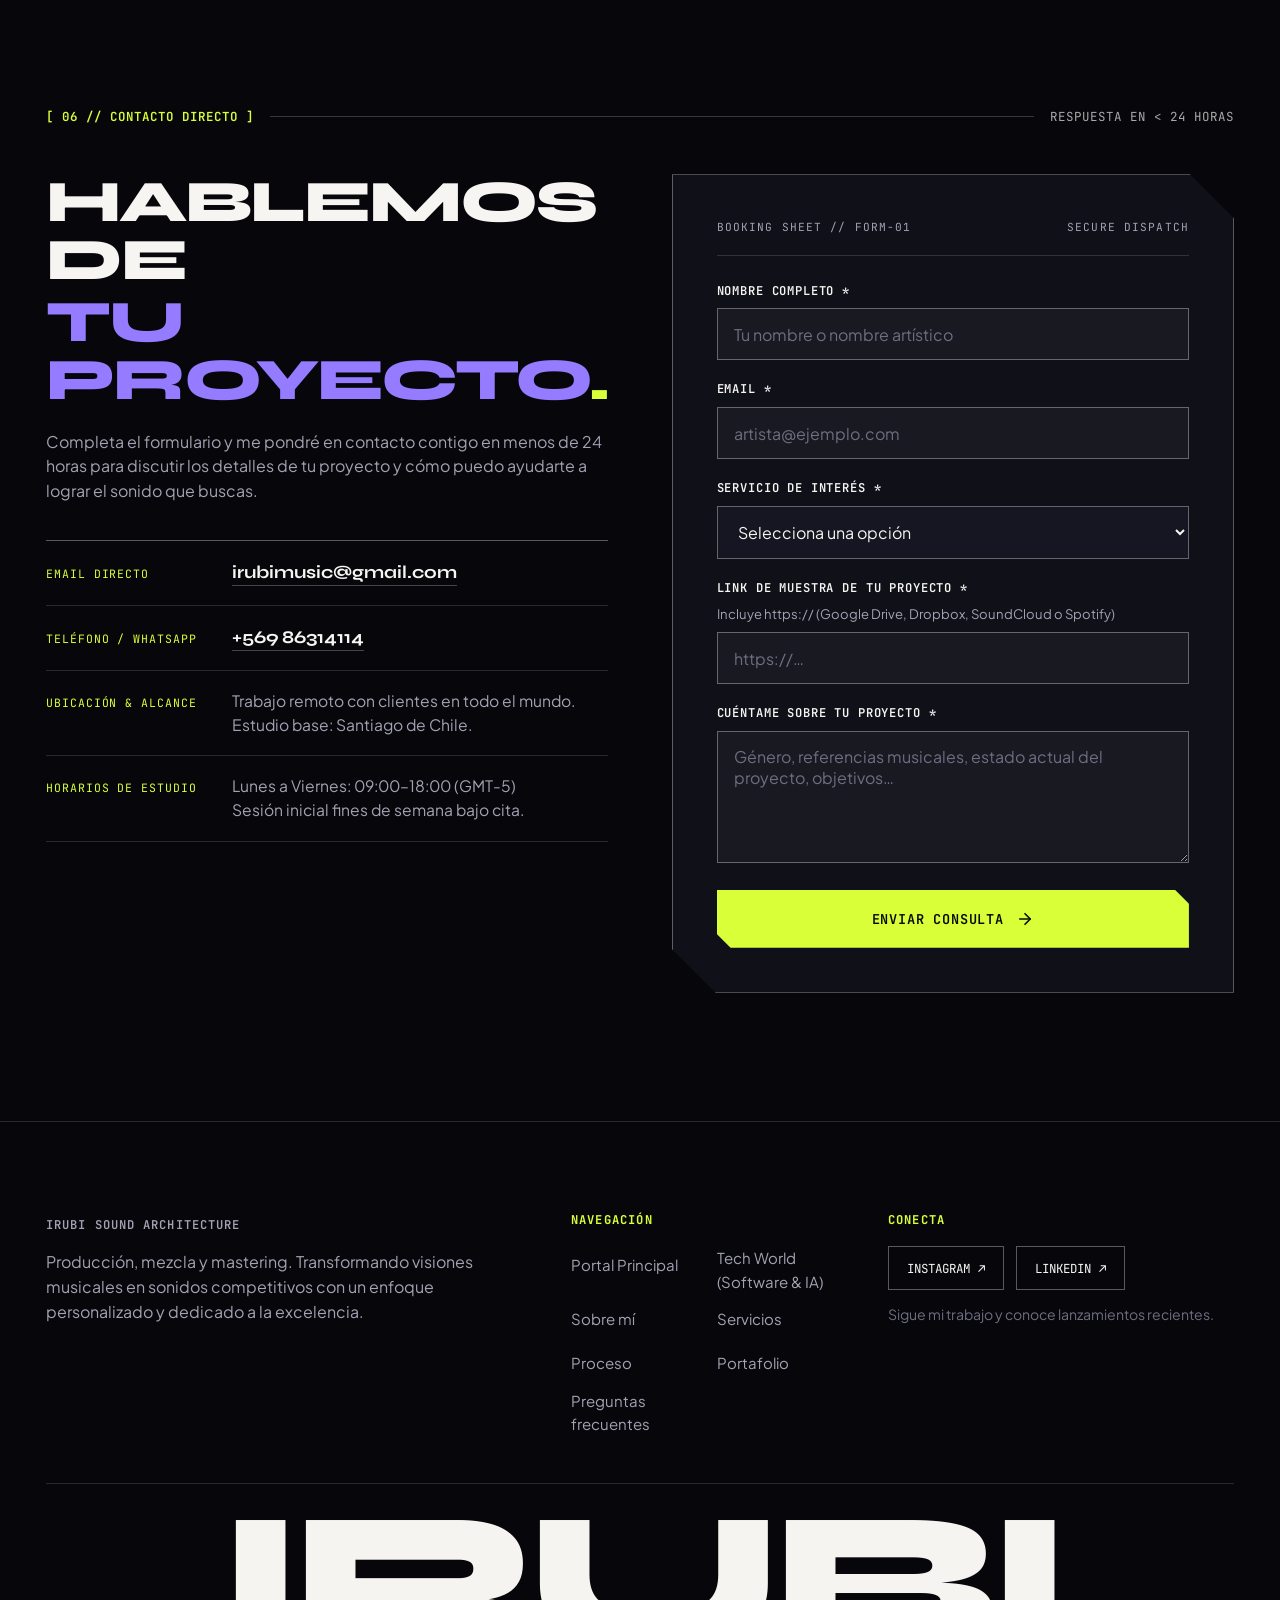
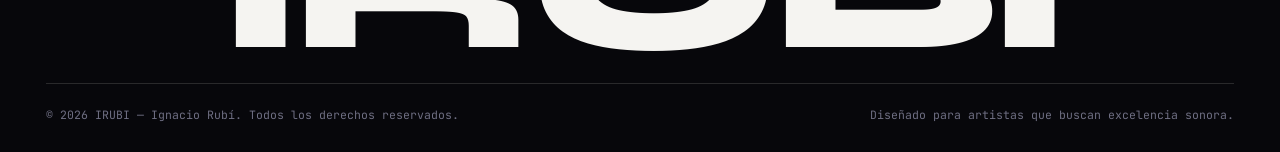
==== commit 3047ebfd: "Update Una chica exclusiva cover and Spotify link" ====
--- a/music.html
+++ b/music.html
@@ -870,9 +870,9 @@
                             <span class="release-card__num" aria-hidden="true">08</span>
                             <span class="release-card__role">FULL PRODUCTION</span>
                             <picture>
-                                <source type="image/webp" srcset="imagenes/opt/kiddbrevis-716.webp">
+                                <source type="image/webp" srcset="imagenes/opt/kiddbrevis-800.webp">
                                 <img src="imagenes/kiddbrevis.png" alt="Portada de Kidd Brevis — Una chica exclusiva"
-                                    class="release-card__img" width="716" height="394" loading="lazy" decoding="async">
+                                    class="release-card__img" width="800" height="807" loading="lazy" decoding="async">
                             </picture>
                         </div>
                         <div class="release-card__body">
@@ -880,13 +880,14 @@
                             <h3>Kidd Brevis — “Una chica exclusiva”</h3>
                             <p class="release-card__desc">Producción, mezcla y mastering profesional para Kidd Brevis.
                             </p>
-                            <a href="#contact" class="release-card__cta release-card__cta--internal">
-                                <span>Solicitar muestra privada</span>
+                            <a href="https://open.spotify.com/intl-es/track/73hHiLfQHxGwCodkVtiuFC?si=001a897b7a6c4b88"
+                                target="_blank" rel="noopener noreferrer" class="release-card__cta">
+                                <span>Abrir en Spotify</span>
                                 <svg width="16" height="16" viewBox="0 0 24 24" fill="none" stroke="currentColor"
                                     stroke-width="2.2" stroke-linecap="round" stroke-linejoin="round"
                                     aria-hidden="true">
-                                    <path d="M5 12h14"></path>
-                                    <path d="m12 5 7 7-7 7"></path>
+                                    <path d="M7 17L17 7"></path>
+                                    <path d="M7 7h10v10"></path>
                                 </svg>
                             </a>
                         </div>
